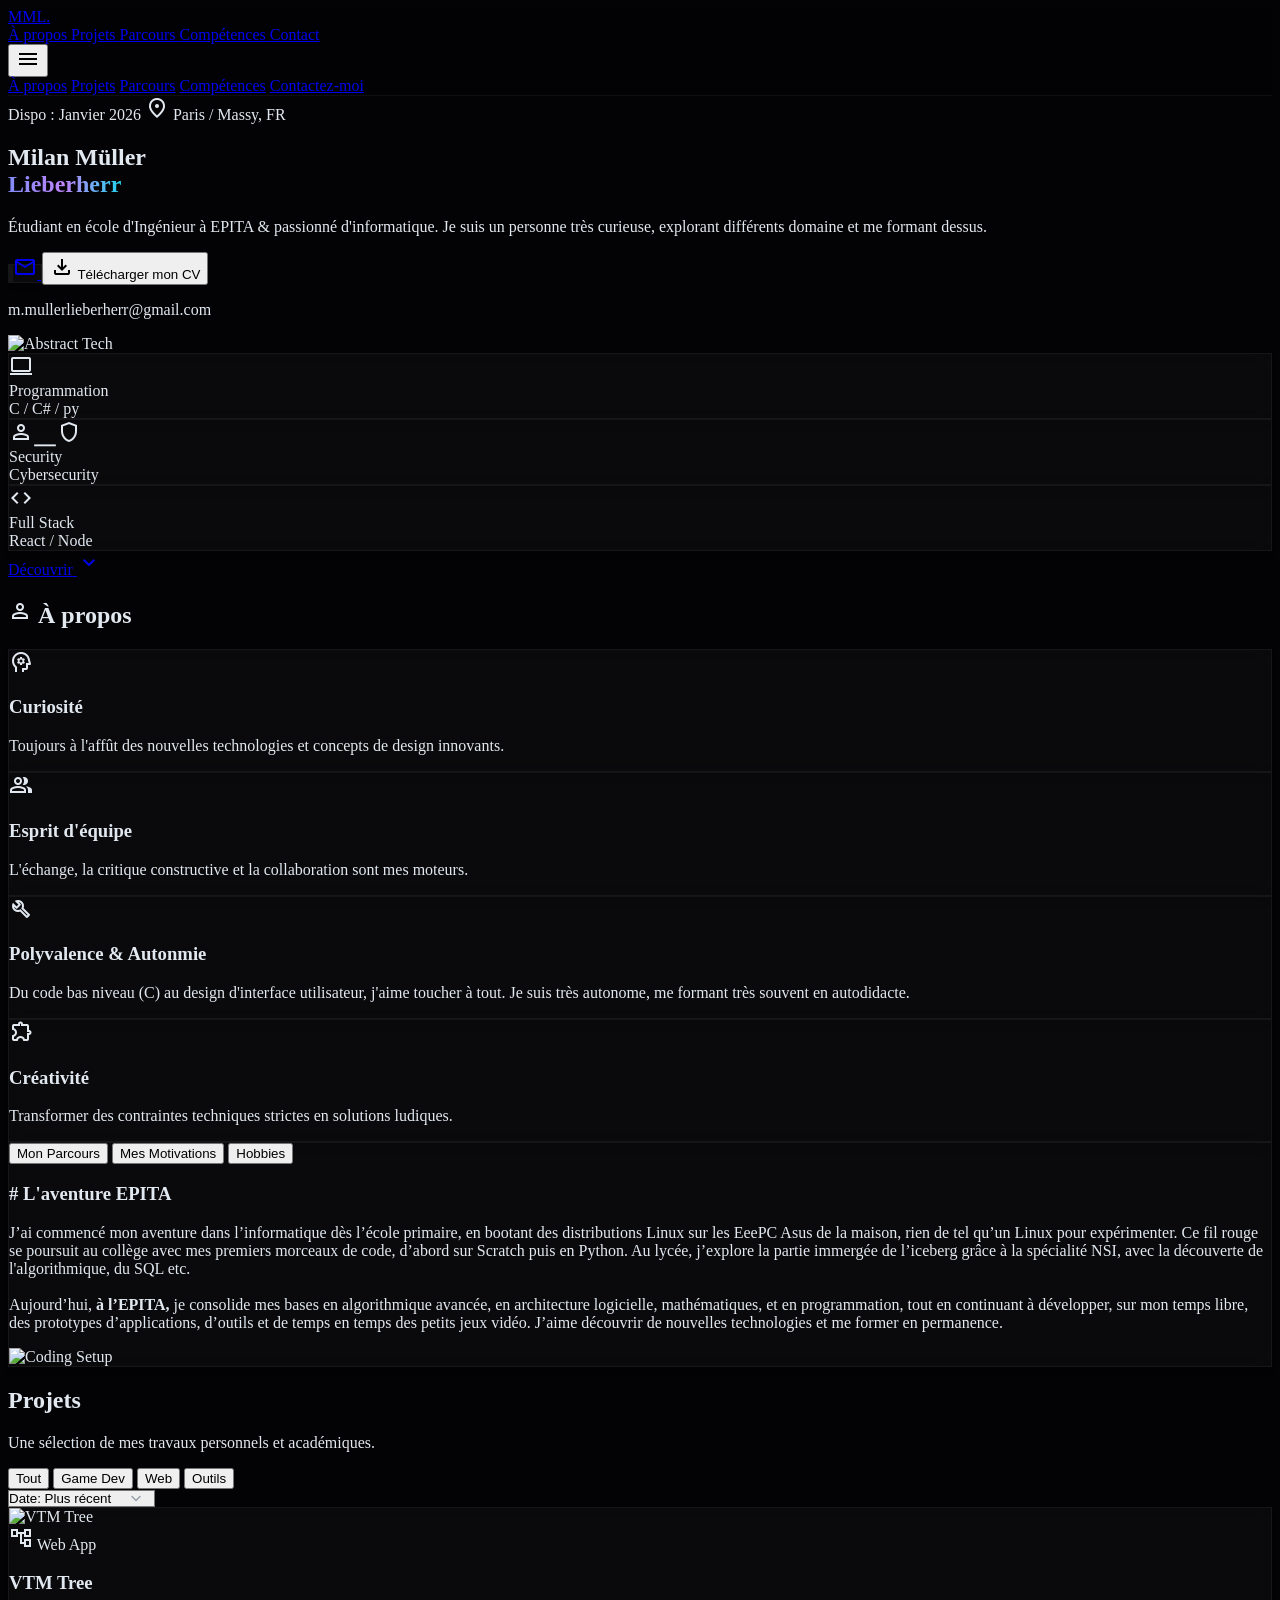
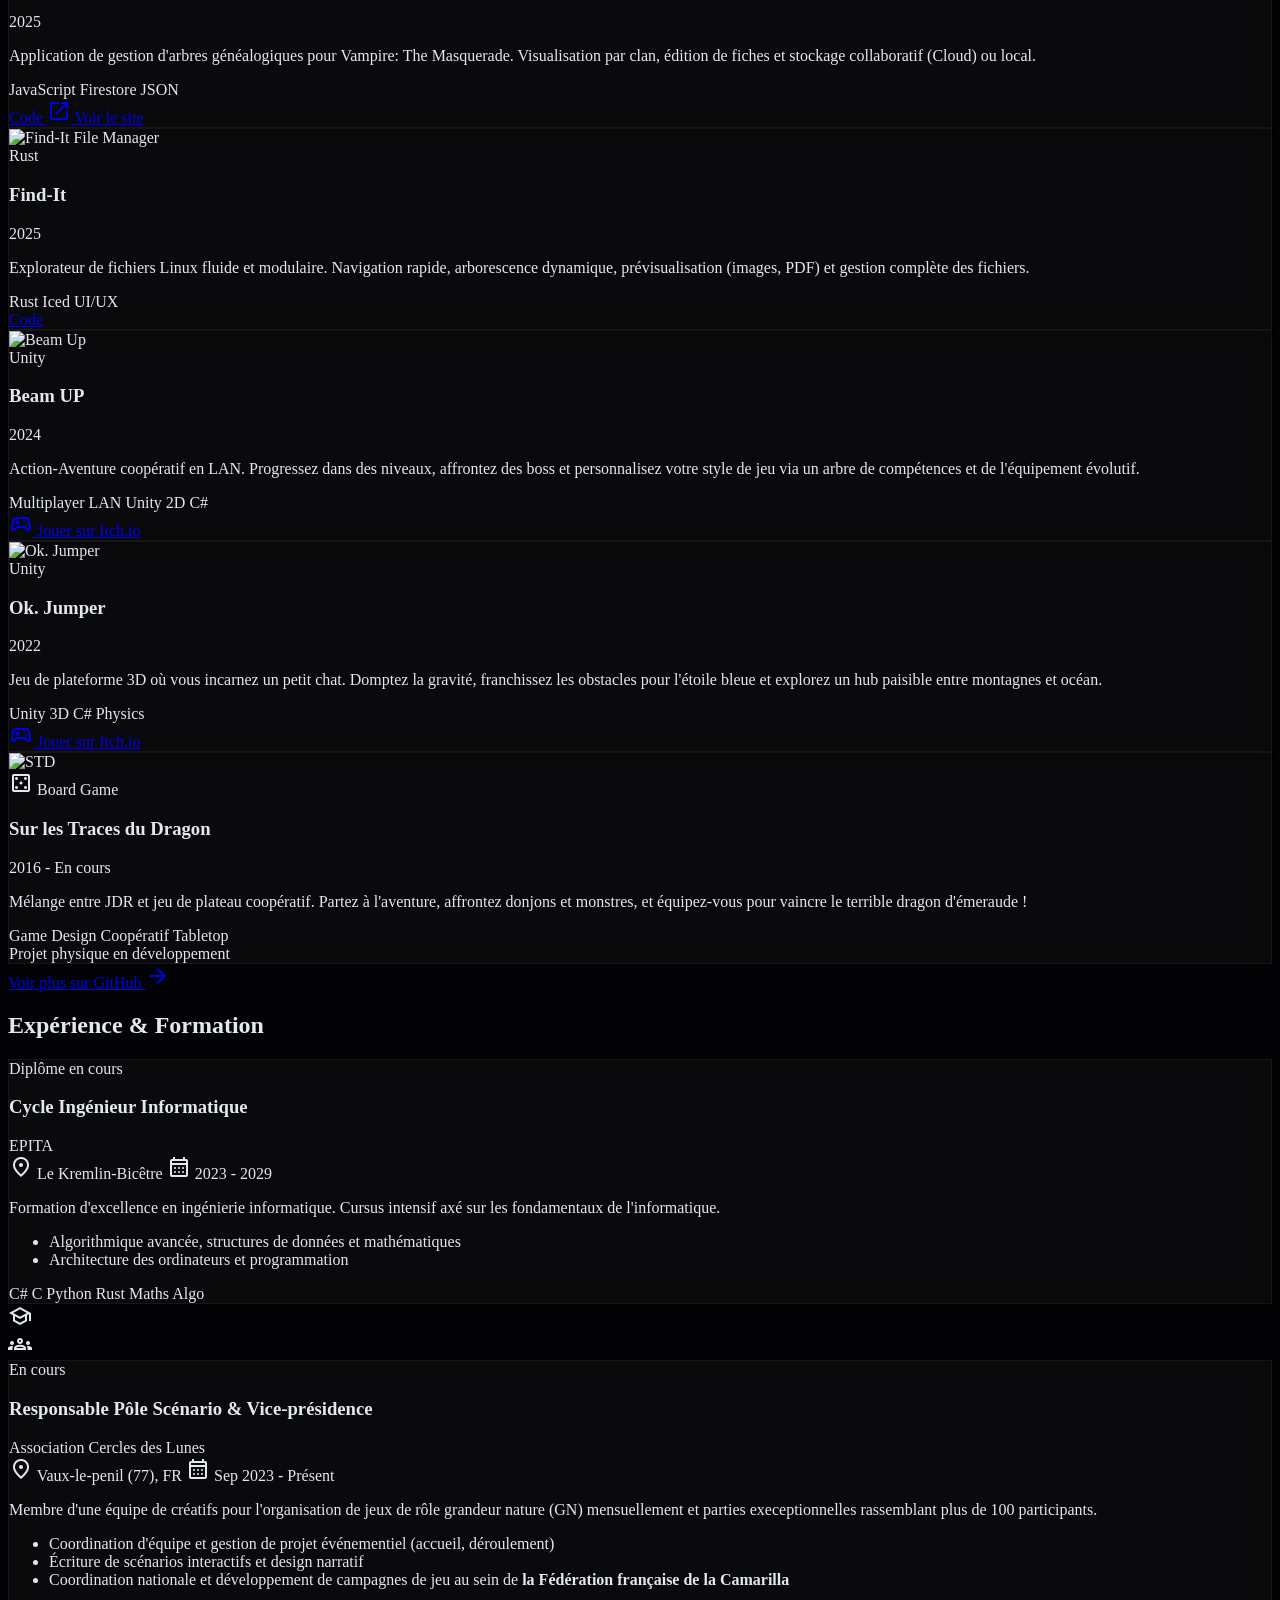
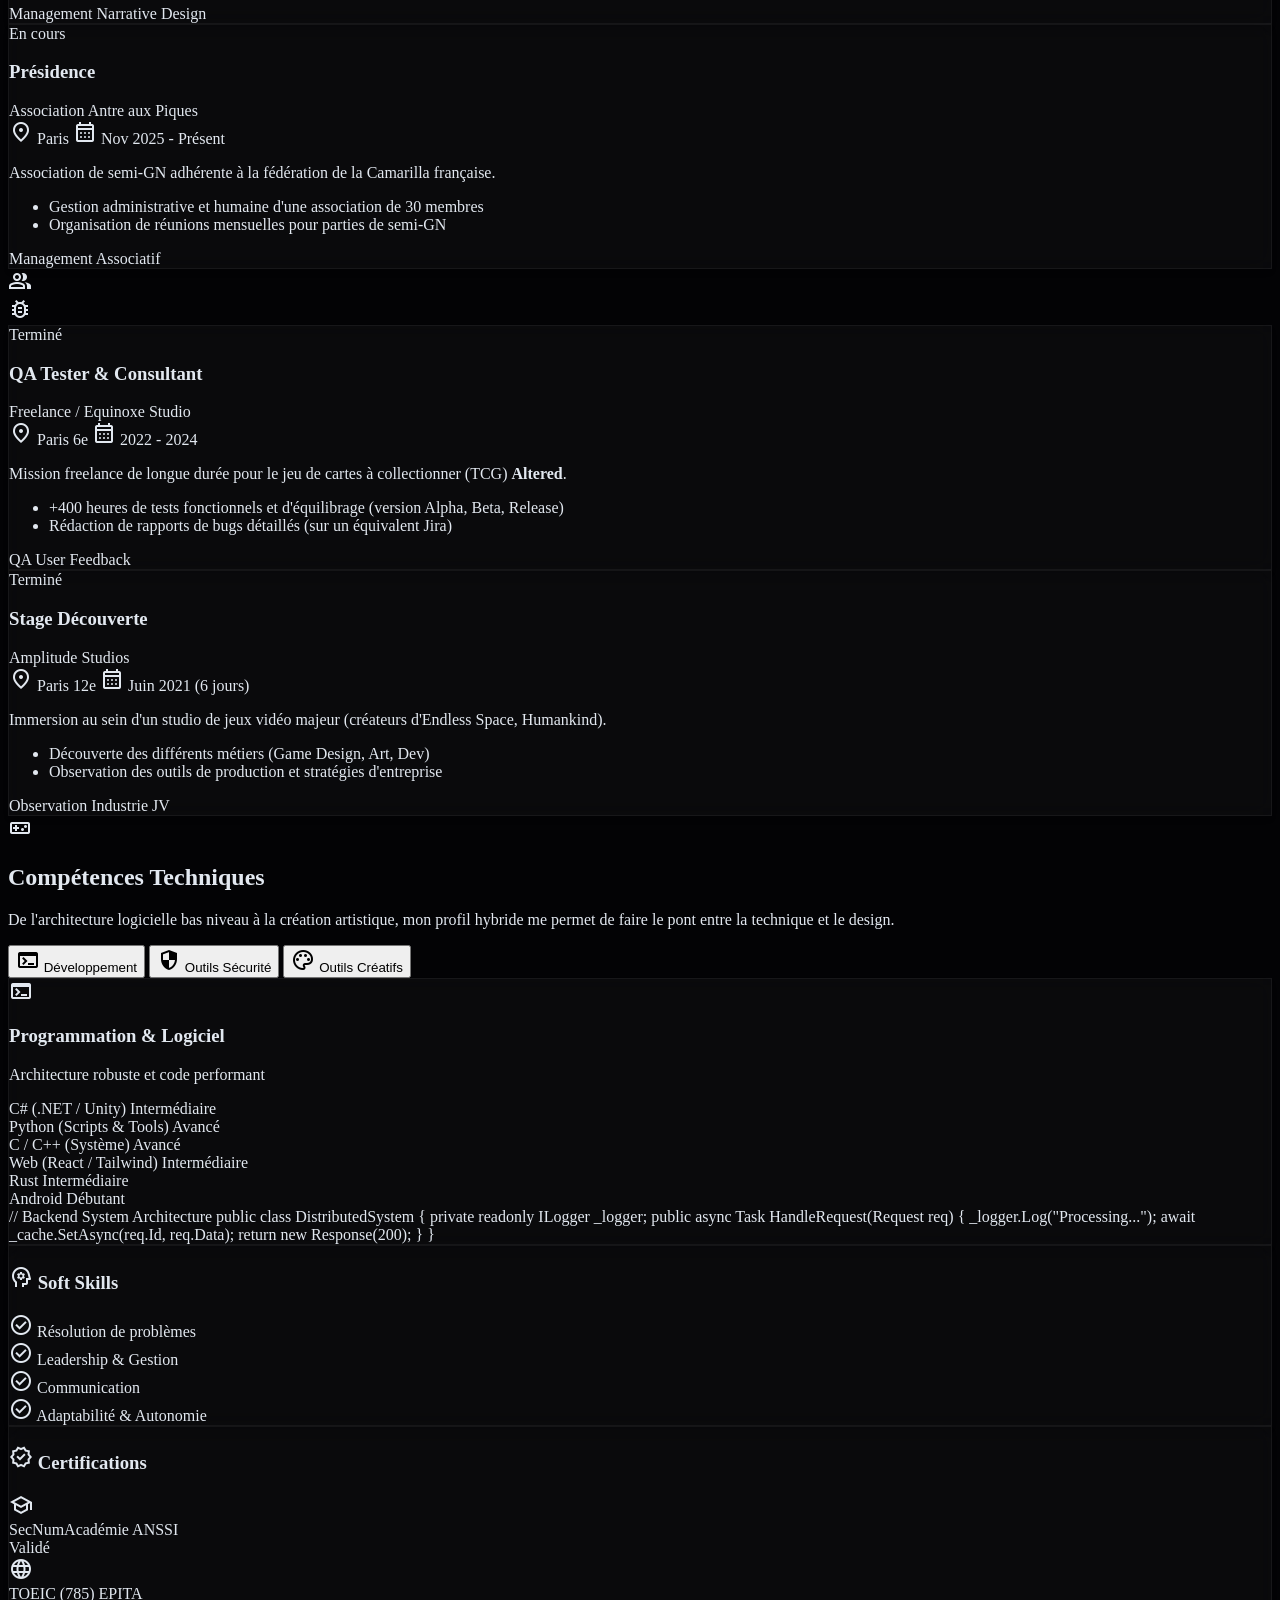
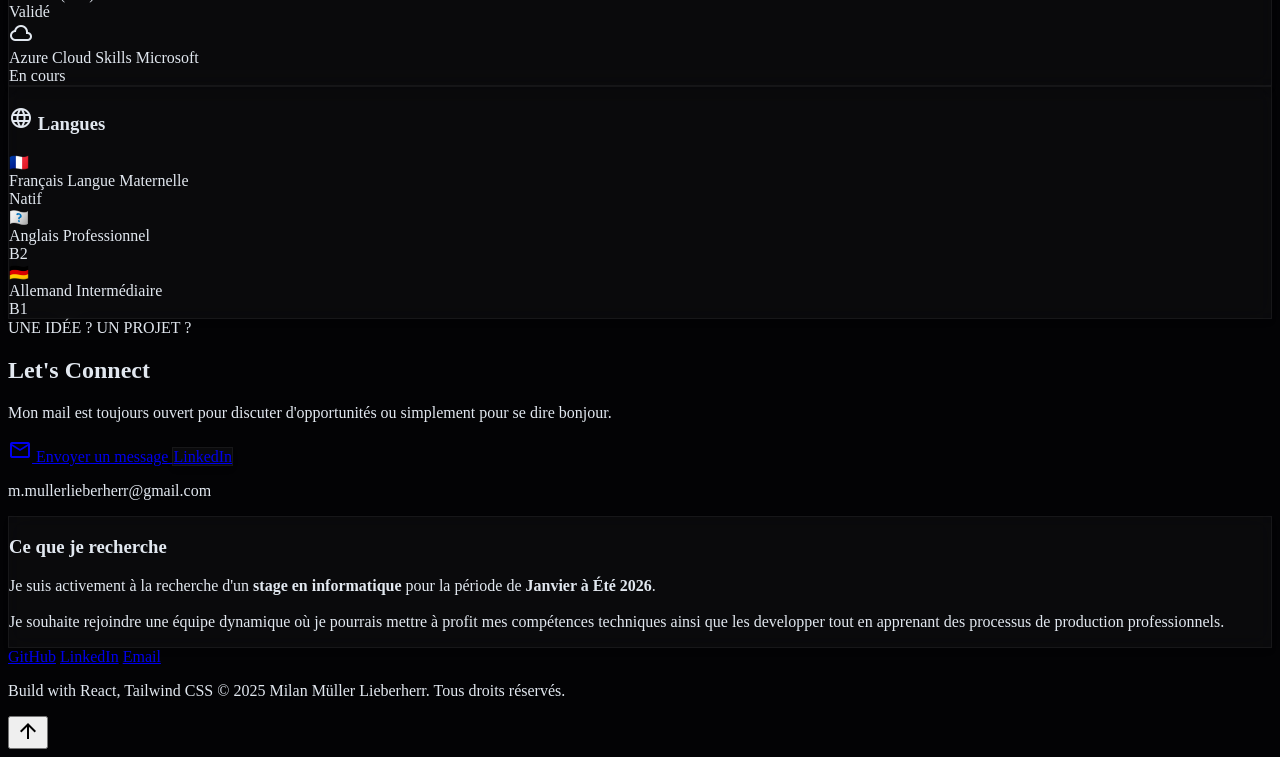
==== index.html @ 63c27551 "Add files via upload" ====
<!DOCTYPE html>
<html class="scroll-smooth" lang="fr">
<head>
    <meta charset="utf-8">
    <meta content="width=device-width, initial-scale=1.0" name="viewport">
    <title>Milan Müller Lieberherr | Etudiant en école d'Ingénieur à EPita</title>
    <meta content="Site & Portfolio de Milan Müller Lieberherr - Étudiant EPITA" name="description">
    
    <!-- Tailwind CSS -->
    <script src="https://cdn.tailwindcss.com"></script>
    
    <!-- Google Fonts -->
    <link href="https://fonts.googleapis.com" rel="preconnect">
    <link crossorigin="" href="https://fonts.gstatic.com" rel="preconnect">
    <link href="https://fonts.googleapis.com/css2?family=Space+Grotesk:wght@300;400;500;600;700&family=Inter:wght@300;400;500;600&family=Fira+Code:wght@400;500&display=swap" rel="stylesheet">
    
    <!-- Material Symbols -->
    <link href="https://fonts.googleapis.com/css2?family=Material+Symbols+Outlined:opsz,wght,FILL,GRAD@24,400,0,0" rel="stylesheet">
    
    <!-- Devicon for logos -->
    <link rel="stylesheet" type='text/css' href="https://cdn.jsdelivr.net/gh/devicons/devicon@latest/devicon.min.css" />

    <script>
        tailwind.config = {
            darkMode: 'class',
            theme: {
                extend: {
                    fontFamily: {
                        sans: ['Inter', 'sans-serif'],
                        display: ['Space Grotesk', 'sans-serif'],
                        mono: ['Fira Code', 'monospace'],
                    },
                    colors: {
                        bg: '#030305',
                        surface: '#0E0E11',
                        surfaceHighlight: '#1A1A20',
                        primary: '#6366f1', // Indigo-500
                        primaryDark: '#4f46e5', // Indigo-600
                        secondary: '#a855f7', // Purple-500
                        accent: '#22d3ee', // Cyan-400
                    },
                    animation: {
                        'float': 'float 6s ease-in-out infinite',
                        'pulse-slow': 'pulse 4s cubic-bezier(0.4, 0, 0.6, 1) infinite',
                        'spin-slow': 'spin 12s linear infinite',
                        'blob': 'blob 7s infinite',
                        'shimmer': 'shimmer 2s infinite',
                        'typing': 'typing 2s steps(20)',
                    },
                    keyframes: {
                        float: {
                            '0%, 100%': { transform: 'translateY(0)' },
                            '50%': { transform: 'translateY(-20px)' },
                        },
                        blob: {
                            '0%': { transform: 'translate(0px, 0px) scale(1)' },
                            '33%': { transform: 'translate(30px, -50px) scale(1.1)' },
                            '66%': { transform: 'translate(-20px, 20px) scale(0.9)' },
                            '100%': { transform: 'translate(0px, 0px) scale(1)' },
                        },
                        shimmer: {
                            '0%': { transform: 'translateX(-100%)' },
                            '100%': { transform: 'translateX(100%)' }
                        },
                        typing: {
                            '0%': { width: '0' },
                            '100%': { width: '100%' }
                        }
                    }
                }
            }
        }
    </script>

    <style>
        body {
            background-color: #030305;
            color: #e2e8f0;
            overflow-x: hidden;
        }
        
        /* Glassmorphism Classes */
        .glass {
            background: rgba(255, 255, 255, 0.03);
            backdrop-filter: blur(10px);
            -webkit-backdrop-filter: blur(10px);
            border: 1px solid rgba(255, 255, 255, 0.05);
            box-shadow: 0 4px 6px -1px rgba(0, 0, 0, 0.1), 0 2px 4px -1px rgba(0, 0, 0, 0.06);
        }
        
        .glass-heavy {
            background: rgba(3, 3, 5, 0.85);
            backdrop-filter: blur(16px);
            -webkit-backdrop-filter: blur(16px);
            border-bottom: 1px solid rgba(255, 255, 255, 0.05);
        }

        .text-gradient {
            background: linear-gradient(to right, #818cf8, #c084fc, #22d3ee);
            -webkit-background-clip: text;
            -webkit-text-fill-color: transparent;
            background-clip: text;
        }

        /* Custom Scrollbar */
        ::-webkit-scrollbar {
            width: 8px;
        }
        ::-webkit-scrollbar-track {
            background: #030305;
        }
        ::-webkit-scrollbar-thumb {
            background: #333;
            border-radius: 4px;
        }
        ::-webkit-scrollbar-thumb:hover {
            background: #4f46e5;
        }

        /* Tab Animations */
        .tab-content {
            display: none;
            opacity: 0;
            transform: translateY(10px);
            transition: opacity 0.4s ease, transform 0.4s ease;
        }
        .tab-content.active {
            display: block;
            opacity: 1;
            transform: translateY(0);
        }
        
        /* Custom Select styling */
        select {
            background-image: url("data:image/svg+xml,%3csvg xmlns='http://www.w3.org/2000/svg' fill='none' viewBox='0 0 20 20'%3e%3cpath stroke='%239ca3af' stroke-linecap='round' stroke-linejoin='round' stroke-width='1.5' d='M6 8l4 4 4-4'/%3e%3c/svg%3e");
            background-position: right 0.5rem center;
            background-repeat: no-repeat;
            background-size: 1.5em 1.5em;
            padding-right: 2.5rem;
            -webkit-appearance: none;
            appearance: none;
        }
    </style>
</head>
<body class="antialiased selection:bg-primary/30 selection:text-white">

    <!-- Navigation -->
    <nav class="fixed top-0 w-full z-50 glass-heavy transition-all duration-300">
        <div class="max-w-7xl mx-auto px-6 h-20 flex items-center justify-between">
            <!-- Logo -->
            <a href="#" class="font-display font-bold text-2xl tracking-tight hover:text-white transition-colors group">
                MML<span class="text-primary group-hover:text-accent transition-colors">.</span>
            </a>

            <!-- Desktop Links -->
            <div class="hidden md:flex items-center gap-8 text-sm font-medium text-gray-400">
                <a href="#about" class="hover:text-primary transition-colors relative group">
                    À propos
                    <span class="absolute -bottom-1 left-0 w-0 h-0.5 bg-primary transition-all group-hover:w-full"></span>
                </a>
                <a href="#projects" class="hover:text-primary transition-colors relative group">
                    Projets
                    <span class="absolute -bottom-1 left-0 w-0 h-0.5 bg-primary transition-all group-hover:w-full"></span>
                </a>
                <a href="#experience" class="hover:text-primary transition-colors relative group">
                    Parcours
                    <span class="absolute -bottom-1 left-0 w-0 h-0.5 bg-primary transition-all group-hover:w-full"></span>
                </a>
                <a href="#skills" class="hover:text-primary transition-colors relative group">
                    Compétences
                    <span class="absolute -bottom-1 left-0 w-0 h-0.5 bg-primary transition-all group-hover:w-full"></span>
                </a>
                <a href="#contact" class="px-5 py-2.5 rounded-full bg-white/5 hover:bg-white/10 text-white transition-all border border-white/5 hover:border-primary/30">
                    Contact
                </a>
            </div>

            <!-- Mobile Menu Button -->
            <button id="mobile-menu-btn" class="md:hidden text-white p-2 rounded-lg hover:bg-white/10 transition-colors">
                <span class="material-symbols-outlined">menu</span>
            </button>
        </div>

        <!-- Mobile Menu -->
        <div id="mobile-menu" class="hidden md:hidden absolute top-20 left-0 w-full bg-surface/95 backdrop-blur-xl border-b border-white/10 p-6 flex flex-col gap-4 shadow-2xl">
            <a href="#about" class="text-lg text-gray-300 hover:text-primary py-2 border-b border-white/5">À propos</a>
            <a href="#projects" class="text-lg text-gray-300 hover:text-primary py-2 border-b border-white/5">Projets</a>
            <a href="#experience" class="text-lg text-gray-300 hover:text-primary py-2 border-b border-white/5">Parcours</a>
            <a href="#skills" class="text-lg text-gray-300 hover:text-primary py-2 border-b border-white/5">Compétences</a>
            <a href="#contact" class="text-lg text-primary font-bold py-2">Contactez-moi</a>
        </div>
    </nav>

    <!-- Hero Section -->
    <section class="min-h-screen relative flex items-center justify-center pt-20 overflow-hidden">
        <!-- Background Elements (Animated Blobs) -->
        <div class="absolute top-20 right-0 w-[500px] h-[500px] bg-primary/20 rounded-full blur-[120px] pointer-events-none animate-blob"></div>
        <div class="absolute bottom-0 left-0 w-[500px] h-[500px] bg-secondary/20 rounded-full blur-[120px] pointer-events-none animate-blob" style="animation-delay: 2s"></div>
        <div class="absolute top-1/2 left-1/2 w-[300px] h-[300px] bg-accent/10 rounded-full blur-[100px] pointer-events-none animate-blob" style="animation-delay: 4s"></div>

        <div class="max-w-7xl w-full mx-auto px-6 grid lg:grid-cols-2 gap-12 items-center relative z-10">
            <!-- Text Content -->
            <div class="space-y-8 order-2 lg:order-1">
                <div class="space-y-4">
                    <div class="inline-flex flex-wrap items-center gap-3">
                        <span class="px-3 py-1 rounded-full bg-green-500/10 border border-green-500/20 text-green-400 text-xs font-semibold uppercase tracking-wider flex items-center gap-2 shadow-lg shadow-green-900/20">
                            <span class="w-2 h-2 rounded-full bg-green-500 animate-pulse"></span>
                            Dispo : Janvier 2026
                        </span>
                        <span class="px-3 py-1 rounded-full bg-white/5 border border-white/10 text-gray-400 text-xs font-semibold uppercase tracking-wider flex items-center gap-2">
                            <span class="material-symbols-outlined text-[14px]">location_on</span>
                            Paris / Massy, FR
                        </span>
                    </div>
                    
                    <h1 class="text-5xl lg:text-7xl font-display font-bold leading-tight">
                        Milan Müller <br>
                        <span class="text-gradient">Lieberherr</span>
                    </h1>
                    
                    <p class="text-gray-400 text-lg max-w-lg leading-relaxed">
                        Étudiant en école d'Ingénieur à EPITA & passionné d'informatique. Je suis un personne très curieuse, explorant différents domaine et me formant dessus.
                    </p>
                </div>

                <!-- Hero Icons & Actions -->
                <div class="flex flex-wrap items-center gap-4 pt-2">
                    <a href="https://github.com/Swiiptz" target="_blank" class="w-12 h-12 rounded-full glass hover:bg-white/10 hover:border-primary/50 flex items-center justify-center group transition-all duration-300">
                        <i class="devicon-github-original text-2xl text-gray-400 group-hover:text-white transition-colors"></i>
                    </a>
                    <a href="https://www.linkedin.com/in/milan-m%C3%BCller-lieberherr-40856b274" target="_blank" class="w-12 h-12 rounded-full glass hover:bg-white/10 hover:border-primary/50 flex items-center justify-center group transition-all duration-300">
                        <i class="devicon-linkedin-plain text-2xl text-gray-400 group-hover:text-white transition-colors"></i>
                    </a>
                    <a href="mailto:m.mullerlieberherr@gmail.com" class="w-12 h-12 rounded-full glass hover:bg-white/10 hover:border-primary/50 flex items-center justify-center group transition-all duration-300 text-gray-400 hover:text-white">
                        <span class="material-symbols-outlined text-2xl group-hover:scale-110 transition-transform">mail</span>
                    </a>
                    
                    <button onclick="downloadCV()" class="px-6 py-3 rounded-full bg-primary hover:bg-primaryDark text-white font-medium text-sm flex items-center gap-2 transition-all shadow-lg shadow-primary/20 hover:shadow-primary/40 transform hover:-translate-y-0.5 ml-2">
                        <span class="material-symbols-outlined text-lg">download</span>
                        Télécharger mon CV
                    </button>
                </div>
                <p class="mt-4 text-primary text-sm font-mono">m.mullerlieberherr@gmail.com</p>

            </div>

            <!-- Animation / Visual -->
            <div class="order-1 lg:order-2 flex justify-center lg:justify-end relative">
                <div class="relative w-[320px] h-[320px] md:w-[450px] md:h-[450px]">
                    <!-- Rotating Rings -->
                    <div class="absolute inset-0 border border-white/5 rounded-full animate-spin-slow"></div>
                    <div class="absolute inset-8 border border-primary/20 rounded-full animate-spin-slow" style="animation-direction: reverse; animation-duration: 15s;"></div>
                    <div class="absolute inset-16 border border-accent/10 rounded-full animate-spin-slow" style="animation-duration: 20s;"></div>

                    <!-- Floating Main Image -->
                    <div class="absolute inset-0 flex items-center justify-center animate-float">
                        <div class="w-3/4 h-3/4 rounded-full overflow-hidden shadow-2xl shadow-primary/20 relative">
                             <div class="absolute inset-0 bg-gradient-to-tr from-primary/20 to-accent/20 mix-blend-overlay z-10"></div>
                             <img src="https://images.unsplash.com/photo-1618005182384-a83a8bd57fbe?q=80&w=1000&auto=format&fit=crop" alt="Abstract Tech" class="w-full h-full object-cover">
                        </div>
                    </div>

                    <!-- Floating Cards -->
                    <div class="absolute top-10 -right-4 glass p-4 rounded-xl flex items-center gap-3 animate-float shadow-xl backdrop-blur-md" style="animation-delay: 1s;">
                        <div class="w-10 h-10 rounded-lg bg-purple-500/20 flex items-center justify-center">
                            <span class="material-symbols-outlined text-purple-400">computer</span>
                        </div>
                        <div class="text-xs">
                            <div class="font-bold text-white">Programmation</div>
                            <div class="text-gray-400">C / C# / py</div>
                        </div>
                    </div>
                    <div class="absolute bottom-10 -right-4 glass p-4 rounded-xl flex items-center gap-3 animate-float shadow-xl backdrop-blur-md" style="animation-delay: 1.5s;">
                        <div class="w-10 h-10 rounded-lg bg-red-500/20 flex items-center justify-center">
                            <span class="material-symbols-outlined text-red-400">person_shield</span>
                        </div>
                        <div class="text-xs">
                            <div class="font-bold text-white">Security</div>
                            <div class="text-gray-400">Cybersecurity</div>
                        </div>
                    </div>
                    <div class="absolute bottom-20 -left-4 glass p-4 rounded-xl flex items-center gap-3 animate-float shadow-xl backdrop-blur-md" style="animation-delay: 2.5s;">
                        <div class="w-10 h-10 rounded-lg bg-cyan-500/20 flex items-center justify-center">
                            <span class="material-symbols-outlined text-cyan-400">code</span>
                        </div>
                        <div class="text-xs">
                            <div class="font-bold text-white">Full Stack</div>
                            <div class="text-gray-400">React / Node</div>
                        </div>
                    </div>
                </div>
            </div>
        </div>

        <!-- Scroll Down Indicator (Déplacé hors du conteneur grid pour être en bas de l'écran) -->
        <a href="#about" class="absolute bottom-8 left-1/2 transform -translate-x-1/2 flex flex-col items-center gap-2 text-gray-500 hover:text-white transition-colors animate-bounce z-20 p-2 cursor-pointer">
            <span class="text-[10px] tracking-[0.2em] uppercase font-medium">Découvrir</span>
            <span class="material-symbols-outlined">keyboard_arrow_down</span>
        </a>
    </section>

    <!-- About Me Section -->
    <section id="about" class="py-24 bg-surface/30 relative">
        <div class="max-w-6xl mx-auto px-6">
            <div class="flex flex-col md:flex-row gap-4 items-end mb-12">
                <h2 class="text-4xl font-display font-bold flex items-center gap-3">
                    <span class="material-symbols-outlined text-primary text-4xl">person</span>
                    À propos
                </h2>
                <div class="h-px bg-white/10 flex-1 mb-2"></div>
            </div>

            <!-- 4 Strength Cards -->
            <div class="grid grid-cols-1 md:grid-cols-2 lg:grid-cols-4 gap-6 mb-16">
                <!-- Card 1 -->
                <div class="glass p-6 rounded-2xl hover:bg-white/5 transition-all duration-300 group hover:-translate-y-1">
                    <div class="w-12 h-12 rounded-xl bg-blue-500/10 border border-blue-500/20 flex items-center justify-center text-blue-400 mb-4 group-hover:scale-110 transition-transform">
                        <span class="material-symbols-outlined">psychology</span>
                    </div>
                    <h3 class="font-bold text-lg text-white mb-2">Curiosité</h3>
                    <p class="text-sm text-gray-400 leading-relaxed">Toujours à l'affût des nouvelles technologies et concepts de design innovants.</p>
                </div>
                <!-- Card 2 -->
                <div class="glass p-6 rounded-2xl hover:bg-white/5 transition-all duration-300 group hover:-translate-y-1">
                    <div class="w-12 h-12 rounded-xl bg-purple-500/10 border border-purple-500/20 flex items-center justify-center text-purple-400 mb-4 group-hover:scale-110 transition-transform">
                        <span class="material-symbols-outlined">group</span>
                    </div>
                    <h3 class="font-bold text-lg text-white mb-2">Esprit d'équipe</h3>
                    <p class="text-sm text-gray-400 leading-relaxed">L'échange, la critique constructive et la collaboration sont mes moteurs.</p>
                </div>
                <!-- Card 3 -->
                <div class="glass p-6 rounded-2xl hover:bg-white/5 transition-all duration-300 group hover:-translate-y-1">
                    <div class="w-12 h-12 rounded-xl bg-green-500/10 border border-green-500/20 flex items-center justify-center text-green-400 mb-4 group-hover:scale-110 transition-transform">
                        <span class="material-symbols-outlined">build</span>
                    </div>
                    <h3 class="font-bold text-lg text-white mb-2">Polyvalence & Autonmie</h3>
                    <p class="text-sm text-gray-400 leading-relaxed">Du code bas niveau (C) au design d'interface utilisateur, j'aime toucher à tout. Je suis très autonome, me formant très souvent en autodidacte.</p>
                </div>
                <!-- Card 4 -->
                <div class="glass p-6 rounded-2xl hover:bg-white/5 transition-all duration-300 group hover:-translate-y-1">
                    <div class="w-12 h-12 rounded-xl bg-pink-500/10 border border-pink-500/20 flex items-center justify-center text-pink-400 mb-4 group-hover:scale-110 transition-transform">
                        <span class="material-symbols-outlined">extension</span>
                    </div>
                    <h3 class="font-bold text-lg text-white mb-2">Créativité</h3>
                    <p class="text-sm text-gray-400 leading-relaxed">Transformer des contraintes techniques strictes en solutions ludiques.</p>
                </div>
            </div>

            <!-- Tabbed Content -->
            <div class="glass rounded-3xl p-1 overflow-hidden shadow-2xl">
                <!-- Tab Buttons -->
                <div class="grid grid-cols-3 gap-1 p-1 bg-black/40 rounded-t-3xl border-b border-white/5">
                    <button class="tab-btn active px-4 py-3 text-sm font-medium rounded-xl text-gray-400 hover:text-white transition-all data-[active=true]:bg-surfaceHighlight data-[active=true]:text-white data-[active=true]:shadow-md border border-transparent data-[active=true]:border-white/5" data-active="true" onclick="openTab(event, 'journey')">
                        Mon Parcours
                    </button>
                    <button class="tab-btn px-4 py-3 text-sm font-medium rounded-xl text-gray-400 hover:text-white transition-all data-[active=true]:bg-surfaceHighlight data-[active=true]:text-white data-[active=true]:shadow-md border border-transparent data-[active=true]:border-white/5" onclick="openTab(event, 'drives')">
                        Mes Motivations
                    </button>
                    <button class="tab-btn px-4 py-3 text-sm font-medium rounded-xl text-gray-400 hover:text-white transition-all data-[active=true]:bg-surfaceHighlight data-[active=true]:text-white data-[active=true]:shadow-md border border-transparent data-[active=true]:border-white/5" onclick="openTab(event, 'beyond')">
                        Hobbies
                    </button>
                </div>

                <!-- Content Area -->
                <div class="p-8 md:p-12 min-h-[350px] bg-black/20">
                    <div id="journey" class="tab-content active space-y-6">
                        <h3 class="text-2xl font-bold text-white flex items-center gap-2">
                            <span class="text-primary">#</span> L'aventure EPITA
                        </h3>
                        <p class="text-gray-300 leading-relaxed text-lg">
J’ai commencé mon aventure dans l’informatique dès l’école primaire, en bootant des distributions Linux sur les EeePC Asus de la maison, rien de tel qu’un Linux pour expérimenter. Ce fil rouge se poursuit au collège avec mes premiers morceaux de code, d’abord sur Scratch puis en Python. Au lycée, j’explore la partie immergée de l’iceberg grâce à la spécialité NSI, avec la découverte de l'algorithmique, du SQL etc.
<br><br>Aujourd’hui, <strong>à l’EPITA,</strong> je consolide mes bases en algorithmique avancée, en architecture logicielle, mathématiques, et en programmation, tout en continuant à développer, sur mon temps libre, des prototypes d’applications, d’outils et de temps en temps des petits jeux vidéo. J’aime découvrir de nouvelles technologies et me former en permanence.                        </p>
                        <!-- Abstract Timeline Image -->
                        <div class="w-full h-40 rounded-xl overflow-hidden relative group">
                            <div class="absolute inset-0 bg-primary/20 mix-blend-multiply group-hover:bg-transparent transition-colors duration-500"></div>
                            <img src="https://images.unsplash.com/photo-1555949963-aa79dcee981c?q=80&w=1000&auto=format&fit=crop" alt="Coding Setup" class="w-full h-full object-cover opacity-80 group-hover:opacity-100 group-hover:scale-105 transition-all duration-700">
                        </div>
                    </div>

                    <div id="drives" class="tab-content space-y-6">
                        <h3 class="text-2xl font-bold text-white flex items-center gap-2">
                            <span class="text-secondary">#</span> Ce qui me motive
                        </h3>
                        <p class="text-gray-300 leading-relaxed text-lg">
                 Je suis motivé par l’impact direct de ce que je crée sur l’utilisateur, mais aussi par la découverte constante de nouvelles technologies. Ma curiosité me pousse à explorer, comprendre et expérimenter. Résoudre un bug complexe, optimiser un système ou voir une fonctionnalité que j’ai développée améliorer concrètement l’expérience d’un utilisateur est pour moi une source de grande satisfaction.
                        </p>
                        <div class="flex flex-wrap gap-3 mt-6">
                            <span class="px-4 py-2 rounded-lg bg-surface border border-white/10 text-sm text-gray-300 flex items-center gap-2"><span class="w-2 h-2 rounded-full bg-blue-400"></span>UX / UI</span>
                            <span class="px-4 py-2 rounded-lg bg-surface border border-white/10 text-sm text-gray-300 flex items-center gap-2"><span class="w-2 h-2 rounded-full bg-purple-400"></span>Architecture Logicielle</span>
                            <span class="px-4 py-2 rounded-lg bg-surface border border-white/10 text-sm text-gray-300 flex items-center gap-2"><span class="w-2 h-2 rounded-full bg-green-400"></span>Gameplay Loop</span>
                            <span class="px-4 py-2 rounded-lg bg-surface border border-white/10 text-sm text-gray-300 flex items-center gap-2"><span class="w-2 h-2 rounded-full bg-yellow-400"></span>Prototyping</span>
                        </div>
                    </div>

                    <div id="beyond" class="tab-content space-y-6">
                        <h3 class="text-2xl font-bold text-white flex items-center gap-2">
                            <span class="text-accent">#</span> Au-delà du code
                        </h3>
                        <div class="grid md:grid-cols-2 gap-8">
                            <div>
                                <p class="text-gray-300 leading-relaxed mb-6">
                                    Quand je ne suis pas devant un écran, je suis souvent derrière un objectif, ou en train d'organiser ma prochaine chronique de jeu de rôle. Ces activités nourrissent ma créativité et m'apprennent la patience, la précision et la perspective.
                                </p>
                                <ul class="space-y-4 text-gray-400">
                                    <li class="flex items-center gap-3 p-3 rounded-lg bg-white/5 hover:bg-white/10 transition-colors">
                                        <div class="p-2 bg-yellow-500/20 rounded-lg text-yellow-500"><span class="material-symbols-outlined text-sm">linked_camera</span></div>
                                        <span>Photographie Numérique-Argentique & Drone</span>
                                    </li>
                                    <li class="flex items-center gap-3 p-3 rounded-lg bg-white/5 hover:bg-white/10 transition-colors">
                                        <div class="p-2 bg-green-500/20 rounded-lg text-green-500"><span class="material-symbols-outlined text-sm">sports_kabaddi</span></div>
                                        <span>Grandeur Nature & Jeu de rôle</span>
                                    </li>
                                    <li class="flex items-center gap-3 p-3 rounded-lg bg-white/5 hover:bg-white/10 transition-colors">
                                        <div class="p-2 bg-blue-500/20 rounded-lg text-blue-500"><span class="material-symbols-outlined text-sm">edit_note</span></div>
                                        <span>Ecriture</span>
                                    </li>
                                </ul>
                            </div>
                            <div class="grid grid-cols-2 gap-3 h-full">
                                <!-- Hobbies Images (Unsplash) -->
                                <img src="https://images.unsplash.com/photo-1516035069371-29a1b244cc32?q=80&w=500&auto=format&fit=crop" alt="Camera" class="rounded-lg object-cover w-full h-full min-h-[150px] hover:opacity-80 transition-opacity">
                                <img src="Img/jdr.jpg" alt="JDR" class="rounded-lg object-cover w-full h-full min-h-[150px] hover:opacity-80 transition-opacity">
                            </div>
                        </div>
                    </div>
                </div>
            </div>
        </div>
    </section>

    <!-- Featured Projects -->
    <section id="projects" class="py-24">
        <div class="max-w-7xl mx-auto px-6">
            <div class="flex flex-col md:flex-row md:items-end justify-between mb-12 gap-6">
                <div>
                    <h2 class="text-4xl font-display font-bold mb-2">Projets</h2>
                    <p class="text-gray-400">Une sélection de mes travaux personnels et académiques.</p>
                </div>
                
                <!-- Filters & Sorting -->
                <div class="flex flex-wrap gap-4 items-center">
                    <!-- Category Filter -->
                    <div class="flex p-1 bg-surface border border-white/10 rounded-lg self-start">
                        <button onclick="filterProjects('all', this)" class="project-filter-btn px-4 py-2 text-xs font-medium rounded transition-colors text-white bg-white/10 shadow-sm">Tout</button>
                        <button onclick="filterProjects('game-dev', this)" class="project-filter-btn px-4 py-2 text-xs font-medium rounded transition-colors text-gray-400 hover:text-white">Game Dev</button>
                        <button onclick="filterProjects('web', this)" class="project-filter-btn px-4 py-2 text-xs font-medium rounded transition-colors text-gray-400 hover:text-white">Web</button>
                        <button onclick="filterProjects('tool', this)" class="project-filter-btn px-4 py-2 text-xs font-medium rounded transition-colors text-gray-400 hover:text-white">Outils</button>
                    </div>

                    <!-- Year Sort Dropdown -->
                    <div class="relative">
                        <select onchange="sortProjects(this.value)" class="appearance-none bg-surface border border-white/10 text-gray-300 text-xs font-medium rounded-lg px-4 py-2.5 pr-8 focus:outline-none focus:border-primary/50 hover:border-white/20 transition-colors cursor-pointer">
                            <option value="newest">Date: Plus récent</option>
                            <option value="oldest">Date: Plus ancien</option>
                        </select>
                    </div>
                </div>
            </div>

            <!-- Projects Grid -->
            <div id="projects-grid" class="grid md:grid-cols-2 lg:grid-cols-3 gap-8">
                <!-- Project 2: VTM Tree  -->
                <div class="project-card glass rounded-xl overflow-hidden group hover:border-red-500/50 transition-all duration-300 flex flex-col hover:shadow-2xl hover:shadow-red-900/20 hover:-translate-y-2" data-category="web" data-year="2025">
                    <div class="relative h-56 overflow-hidden">
                        <div class="absolute inset-0 bg-black/20 group-hover:bg-transparent transition-colors z-10"></div>
                        
                        <img src="Img/VTM Tree.png" alt="VTM Tree" class="w-full h-full object-cover group-hover:scale-110 transition-transform duration-700">

                        
                        <div class="absolute top-3 right-3 z-20 bg-black/70 backdrop-blur px-2 py-1 rounded border border-white/10 flex items-center gap-1">
                            <span class="material-symbols-outlined text-xs text-red-500">account_tree</span>
                            <span class="text-[10px] text-white font-mono uppercase">Web App</span>
                        </div>
                    </div>
                    <div class="p-6 flex-1 flex flex-col bg-gradient-to-b from-transparent to-black/40">
                        <div class="flex justify-between items-start mb-2 gap-2">
                            <h3 class="text-xl font-bold text-white group-hover:text-red-500 transition-colors">VTM Tree</h3>
                            <span class="text-[10px] text-gray-400 font-mono border border-white/10 px-2 py-1 rounded bg-white/5 whitespace-nowrap">2025</span>
                        </div>
                        
                        <p class="text-sm text-gray-400 mb-6 flex-1 leading-relaxed">
                            Application de gestion d'arbres généalogiques pour Vampire: The Masquerade. Visualisation par clan, édition de fiches et stockage collaboratif (Cloud) ou local.
                        </p>
                        <div class="flex flex-wrap gap-2 mb-6">
                            <span class="text-[10px] px-2 py-1 rounded bg-white/5 border border-white/5 text-gray-300">JavaScript</span>
                            <span class="text-[10px] px-2 py-1 rounded bg-white/5 border border-white/5 text-gray-300">Firestore</span>
                            <span class="text-[10px] px-2 py-1 rounded bg-white/5 border border-white/5 text-gray-300">JSON</span>
                        </div>
                        <div class="flex items-center gap-3 pt-4 border-t border-white/5">
                            <a href="https://github.com/VTMCoding/vampire-tree-mascarade" target="_blank" class="flex items-center gap-2 text-xs font-bold text-gray-300 hover:text-white transition-colors">
                                <i class="devicon-github-original"></i> Code
                            </a>
                            <a href="https://vtmcoding.github.io/vampire-tree-mascarade/" target="_blank" class="flex items-center gap-2 text-xs font-bold text-red-400 hover:text-red-300 transition-colors ml-auto">
                                <span class="material-symbols-outlined text-base">open_in_new</span> Voir le site
                            </a>
                        </div>
                    </div>
                </div>
                <!-- Project 1: Find-It (En cours) -->
                <div class="project-card glass rounded-xl overflow-hidden group hover:border-secondary/50 transition-all duration-300 flex flex-col hover:shadow-2xl hover:shadow-secondary/10 hover:-translate-y-2" data-category="tool" data-year="2025">
                    <div class="relative h-56 overflow-hidden">
                        <div class="absolute inset-0 bg-black/20 group-hover:bg-transparent transition-colors z-10"></div>
                        
                        <img src="Img/rust_finder_all_2.png" alt="Find-It File Manager" class="w-full h-full group-hover:scale-110 transition-transform duration-700">

                        
                        <div class="absolute top-3 right-3 z-20 bg-black/70 backdrop-blur px-2 py-1 rounded border border-white/10 flex items-center gap-1">
                            <i class="devicon-rust-plain text-xs text-white"></i>
                            <span class="text-[10px] text-white font-mono uppercase">Rust</span>
                        </div>
                    </div>
                    <div class="p-6 flex-1 flex flex-col bg-gradient-to-b from-transparent to-black/40">
                        <div class="flex justify-between items-start mb-2 gap-2">
                            <h3 class="text-xl font-bold text-white group-hover:text-secondary transition-colors">Find-It</h3>
                            <span class="text-[10px] text-gray-400 font-mono border border-white/10 px-2 py-1 rounded bg-white/5 whitespace-nowrap">
                                <span class="w-1.5 h-1.5 rounded-full bg-green-500 animate-pulse"></span>
                                2025
                            </span>
                        </div>

                        <p class="text-sm text-gray-400 mb-6 flex-1 leading-relaxed">Explorateur de fichiers Linux fluide et modulaire. Navigation rapide, arborescence dynamique, prévisualisation (images, PDF) et gestion complète des fichiers.</p>
                        <div class="flex flex-wrap gap-2 mb-6">
                            <span class="text-[10px] px-2 py-1 rounded bg-white/5 border border-white/5 text-gray-300">Rust</span>
                            <span class="text-[10px] px-2 py-1 rounded bg-white/5 border border-white/5 text-gray-300">Iced</span>
                            <span class="text-[10px] px-2 py-1 rounded bg-white/5 border border-white/5 text-gray-300">UI/UX</span>
                        </div>
                        <div class="flex items-center gap-3 pt-4 border-t border-white/5">
                            <a href="#" class="flex items-center gap-2 text-xs font-bold text-gray-300 hover:text-white transition-colors">
                                <i class="devicon-github-original"></i> Code
                            </a>
                        </div>
                    </div>
                </div>

                <!-- Project 2: Beam UP -->
                <div class="project-card glass rounded-xl overflow-hidden group hover:border-primary/50 transition-all duration-300 flex flex-col hover:shadow-2xl hover:shadow-primary/10 hover:-translate-y-2" data-category="game-dev" data-year="2024">
                    <div class="relative h-56 overflow-hidden">
                        <div class="absolute inset-0 bg-black/20 group-hover:bg-transparent transition-colors z-10"></div>
                        
                        <img src="Img/BeamUP.png" alt="Beam Up" class="w-full h-full object-cover group-hover:scale-110 transition-transform duration-700">

                        
                        <div class="absolute top-3 right-3 z-20 bg-black/70 backdrop-blur px-2 py-1 rounded border border-white/10 flex items-center gap-1">
                            <i class="devicon-unity-original text-xs"></i>
                            <span class="text-[10px] text-white font-mono uppercase">Unity</span>
                        </div>
                    </div>
                    <div class="p-6 flex-1 flex flex-col bg-gradient-to-b from-transparent to-black/40">
                        <div class="flex justify-between items-start mb-2 gap-2">
                            <h3 class="text-xl font-bold text-white group-hover:text-primary transition-colors">Beam UP</h3>
                            <span class="text-[10px] text-gray-400 font-mono border border-white/10 px-2 py-1 rounded bg-white/5 whitespace-nowrap">2024</span>
                        </div>
                        
                        <p class="text-sm text-gray-400 mb-6 flex-1 leading-relaxed">
                            Action-Aventure coopératif en LAN. Progressez dans des niveaux, affrontez des boss et personnalisez votre style de jeu via un arbre de compétences et de l'équipement évolutif.
                        </p>
                        <div class="flex flex-wrap gap-2 mb-6">
                            <span class="text-[10px] px-2 py-1 rounded bg-white/5 border border-white/5 text-gray-300">Multiplayer LAN</span>
                            <span class="text-[10px] px-2 py-1 rounded bg-white/5 border border-white/5 text-gray-300">Unity 2D</span>
                            <span class="text-[10px] px-2 py-1 rounded bg-white/5 border border-white/5 text-gray-300">C#</span>
                        </div>
                        <div class="flex items-center gap-3 pt-4 border-t border-white/5">
                            <a href="https://swiiptz.itch.io/beam-up" target="_blank" class="flex items-center gap-2 text-xs font-bold text-primary hover:text-primaryDark transition-colors w-full justify-center">
                                <span class="material-symbols-outlined text-base">sports_esports</span> Jouer sur Itch.io
                            </a>
                        </div>
                    </div>
                </div>

                <!-- Project 3: Ok. Jumper (2024) -->
                <div class="project-card glass rounded-xl overflow-hidden group hover:border-primary/50 transition-all duration-300 flex flex-col hover:shadow-2xl hover:shadow-primary/10 hover:-translate-y-2" data-category="game-dev" data-year="2022">
                    <div class="relative h-56 overflow-hidden">
                        <div class="absolute inset-0 bg-black/20 group-hover:bg-transparent transition-colors z-10"></div>
                        
                        <img src="Img/Ok Jumper.png" alt="Ok. Jumper" class="w-full h-full object-cover group-hover:scale-110 transition-transform duration-700">

                        
                        <div class="absolute top-3 right-3 z-20 bg-black/70 backdrop-blur px-2 py-1 rounded border border-white/10 flex items-center gap-1">
                            <i class="devicon-unity-original text-xs"></i>
                            <span class="text-[10px] text-white font-mono uppercase">Unity</span>
                        </div>
                    </div>
                    <div class="p-6 flex-1 flex flex-col bg-gradient-to-b from-transparent to-black/40">
                        <div class="flex justify-between items-start mb-2 gap-2">
                            <h3 class="text-xl font-bold text-white group-hover:text-primary transition-colors">Ok. Jumper</h3>
                            <span class="text-[10px] text-gray-400 font-mono border border-white/10 px-2 py-1 rounded bg-white/5 whitespace-nowrap">2022</span>
                        </div>
                        
                        <p class="text-sm text-gray-400 mb-6 flex-1 leading-relaxed">
                            Jeu de plateforme 3D où vous incarnez un petit chat. Domptez la gravité, franchissez les obstacles pour l'étoile bleue et explorez un hub paisible entre montagnes et océan.
                        </p>
                        <div class="flex flex-wrap gap-2 mb-6">
                            <span class="text-[10px] px-2 py-1 rounded bg-white/5 border border-white/5 text-gray-300">Unity 3D</span>
                            <span class="text-[10px] px-2 py-1 rounded bg-white/5 border border-white/5 text-gray-300">C#</span>
                            <span class="text-[10px] px-2 py-1 rounded bg-white/5 border border-white/5 text-gray-300">Physics</span>
                        </div>
                        <div class="flex items-center gap-3 pt-4 border-t border-white/5">
                            <a href="https://swiiptz.itch.io/ok-jumper" target="_blank" class="flex items-center gap-2 text-xs font-bold text-primary hover:text-primaryDark transition-colors w-full justify-center">
                                <span class="material-symbols-outlined text-base">sports_esports</span> Jouer sur Itch.io
                            </a>
                        </div>
                    </div>
                </div>

                <!-- Project 4: Data Viz (2023) -->
                <!-- <div class="project-card glass rounded-xl overflow-hidden group hover:border-accent/50 transition-all duration-300 flex flex-col hover:shadow-2xl hover:shadow-accent/10 hover:-translate-y-2"
                    data-category="web" data-year="2023">
                    <div class="relative h-56 overflow-hidden">
                        <div class="absolute inset-0 bg-black/20 group-hover:bg-transparent transition-colors z-10"></div>
                        <img src="https://images.unsplash.com/photo-1551288049-bebda4e38f71?q=80&w=800&auto=format&fit=crop"
                            alt="Data Viz Tool"
                            class="w-full h-full object-cover group-hover:scale-110 transition-transform duration-700">
                        <div
                            class="absolute top-3 right-3 z-20 bg-black/70 backdrop-blur px-2 py-1 rounded border border-white/10 flex items-center gap-1">
                            <i class="devicon-react-original text-xs text-accent"></i>
                            <span class="text-[10px] text-white font-mono uppercase">Web</span>
                        </div>
                    </div>
                    <div class="p-6 flex-1 flex flex-col bg-gradient-to-b from-transparent to-black/40">
                        <div class="flex justify-between items-start mb-2 gap-2">
                            <h3 class="text-xl font-bold text-white group-hover:text-accent transition-colors">Data Viz Tool</h3>
                            <span
                                class="text-[10px] text-gray-400 font-mono border border-white/10 px-2 py-1 rounded bg-white/5 whitespace-nowrap">2023</span>
                        </div>
                
                        <p class="text-sm text-gray-400 mb-6 flex-1 leading-relaxed">Outil de visualisation de données interactif pour
                            analyser des logs de serveurs de jeux en temps réel. Optimisé pour les grands sets de données.</p>
                        <div class="flex flex-wrap gap-2 mb-6">
                            <span class="text-[10px] px-2 py-1 rounded bg-white/5 border border-white/5 text-gray-300">React</span>
                            <span class="text-[10px] px-2 py-1 rounded bg-white/5 border border-white/5 text-gray-300">D3.js</span>
                            <span class="text-[10px] px-2 py-1 rounded bg-white/5 border border-white/5 text-gray-300">Tailwind</span>
                        </div>
                        <div class="flex items-center gap-3 pt-4 border-t border-white/5">
                            <a href="#"
                                class="flex items-center gap-2 text-xs font-bold text-gray-300 hover:text-white transition-colors">
                                <i class="devicon-github-original"></i> Code
                            </a>
                            <a href="#"
                                class="flex items-center gap-2 text-xs font-bold text-accent hover:text-white transition-colors ml-auto">
                                <span class="material-symbols-outlined text-base">open_in_new</span> Voir le site
                            </a>
                        </div>
                    </div>
                </div> -->
                 <!-- Project 4: Sur les Traces du Dragon (NOUVEAU PROJET - JEU DE PLATEAU) -->
                <div class="project-card glass rounded-xl overflow-hidden group hover:border-orange-500/50 transition-all duration-300 flex flex-col hover:shadow-2xl hover:shadow-orange-900/20 hover:-translate-y-2" data-category="game-dev" data-year="2016">
                    <div class="relative h-56 overflow-hidden">
                        <div class="absolute inset-0 bg-black/20 group-hover:bg-transparent transition-colors z-10"></div>
                        
                        <img src="Img/sur les traces du dragon.png" alt="STD" class="w-full h-full object-cover group-hover:scale-110 transition-transform duration-700">
                        
                        <div class="absolute top-3 right-3 z-20 bg-black/70 backdrop-blur px-2 py-1 rounded border border-white/10 flex items-center gap-1">
                            <span class="material-symbols-outlined text-xs text-orange-500">casino</span>
                            <span class="text-[10px] text-white font-mono uppercase">Board Game</span>
                        </div>
                    </div>
                    <div class="p-6 flex-1 flex flex-col bg-gradient-to-b from-transparent to-black/40">
                        <div class="flex justify-between items-start mb-2 gap-2">
                            <h3 class="text-xl font-bold text-white group-hover:text-orange-500 transition-colors">Sur les Traces du Dragon</h3>
                            <span class="text-[10px] text-yellow-400 font-mono border border-yellow-500/30 px-2 py-1 rounded bg-yellow-500/10 whitespace-nowrap flex items-center gap-1.5">
                                <span class="w-1.5 h-1.5 rounded-full bg-yellow-500 animate-pulse"></span>
                                2016 - En cours
                            </span>
                        </div>
                        
                        <p class="text-sm text-gray-400 mb-6 flex-1 leading-relaxed">
                            Mélange entre JDR et jeu de plateau coopératif. Partez à l'aventure, affrontez donjons et monstres, et équipez-vous pour vaincre le terrible dragon d'émeraude !
                        </p>
                        <div class="flex flex-wrap gap-2 mb-6">
                            <span class="text-[10px] px-2 py-1 rounded bg-white/5 border border-white/5 text-gray-300">Game Design</span>
                            <span class="text-[10px] px-2 py-1 rounded bg-white/5 border border-white/5 text-gray-300">Coopératif</span>
                            <span class="text-[10px] px-2 py-1 rounded bg-white/5 border border-white/5 text-gray-300">Tabletop</span>
                        </div>
                        <div class="flex items-center gap-3 pt-4 border-t border-white/5 text-xs text-gray-500 italic justify-center">
                            Projet physique en développement
                        </div>
                    </div>
                </div>
            </div>

            

            

            <div class="mt-16 text-center">
                <a href="https://github.com/Swiiptz" target="_blank" class="inline-flex items-center gap-2 px-8 py-4 rounded-full border border-white/10 hover:bg-white/5 transition-colors text-sm font-medium hover:border-primary/50 group">
                    Voir plus sur GitHub
                    <span class="material-symbols-outlined text-sm group-hover:translate-x-1 transition-transform">arrow_forward</span>
                </a>
            </div>
        </div>
    </section>

    <!-- Experience & Education (Timeline) -->
    <section id="experience" class="py-24 bg-surface/30">
        <div class="max-w-5xl mx-auto px-6">
            <h2 class="text-3xl font-display font-bold mb-16 text-center">Expérience & Formation</h2>
            
            <div class="relative">
                <!-- Vertical Line -->
                <div class="absolute left-6 md:left-1/2 top-0 bottom-0 w-px bg-gradient-to-b from-primary/0 via-primary/30 to-primary/0 md:-ml-[0.5px]"></div>
                <!-- 1. EPITA (En tête de liste - GAUCHE) -->
                <div class="relative flex flex-col md:flex-row gap-8 items-center mb-16 group">
                    <div class="md:w-1/2 md:text-right md:pr-12 order-2 md:order-1 w-full pl-20 md:pl-0">
                        <div class="glass p-6 rounded-2xl relative border border-white/5 hover:border-secondary/50 transition-all duration-300 hover:bg-surfaceHighlight group-hover:-translate-y-1 shadow-lg">
                            <div class="flex flex-col md:items-end mb-2 gap-1">
                                <span class="px-3 py-1 rounded-full bg-secondary/10 border border-secondary/20 text-secondary text-[10px] font-bold uppercase tracking-wider w-fit">Diplôme en cours</span>
                                <h3 class="font-bold text-xl text-white group-hover:text-secondary transition-colors">Cycle Ingénieur Informatique</h3>
                            </div>
                            
                            <div class="flex flex-col md:items-end mb-4 text-sm">
                                <span class="text-secondary font-bold text-base mb-1">EPITA</span>
                                <div class="flex flex-wrap gap-3 text-gray-400 justify-start md:justify-end items-center">
                                    <span class="flex items-center gap-1"><span class="material-symbols-outlined text-sm">location_on</span> Le Kremlin-Bicêtre</span>
                                    <span class="flex items-center gap-1"><span class="material-symbols-outlined text-sm">calendar_month</span> 2023 - 2029</span>
                                </div>
                            </div>

                            <p class="text-sm text-gray-300 mb-4 leading-relaxed md:text-right text-left">
                                Formation d'excellence en ingénierie informatique. Cursus intensif axé sur les fondamentaux de l'informatique.
                            </p>

                            <ul class="text-sm text-gray-400 space-y-2 mb-6 md:text-right text-left">
                                <li class="flex items-start md:flex-row-reverse gap-2">
                                    <span class="w-1.5 h-1.5 rounded-full bg-secondary mt-1.5 flex-shrink-0"></span>
                                    <span>Algorithmique avancée, structures de données et mathématiques</span>
                                </li>
                                <li class="flex items-start md:flex-row-reverse gap-2">
                                    <span class="w-1.5 h-1.5 rounded-full bg-secondary mt-1.5 flex-shrink-0"></span>
                                    <span>Architecture des ordinateurs et programmation</span>
                                </li>
                            </ul>

                            <div class="flex flex-wrap gap-2 md:justify-end">
                                <span class="px-2 py-1 rounded bg-white/5 border border-white/5 text-xs text-gray-300">C#</span>
                                <span class="px-2 py-1 rounded bg-white/5 border border-white/5 text-xs text-gray-300">C</span>
                                <span class="px-2 py-1 rounded bg-white/5 border border-white/5 text-xs text-gray-300">Python</span>
                                <span class="px-2 py-1 rounded bg-white/5 border border-white/5 text-xs text-gray-300">Rust</span>
                                <span class="px-2 py-1 rounded bg-white/5 border border-white/5 text-xs text-gray-300">Maths</span>
                                <span class="px-2 py-1 rounded bg-white/5 border border-white/5 text-xs text-gray-300">Algo</span>

                            </div>
                        </div>
                    </div>
                    
                    <div class="absolute left-6 md:left-1/2 -ml-[20px] w-10 h-10 rounded-full bg-surface border-4 border-gray-600 group-hover:border-secondary transition-colors shadow-lg z-10 mt-6 md:mt-0 flex items-center justify-center group-hover:scale-110 transition-transform">
                        <span class="material-symbols-outlined text-white text-sm">school</span>
                    </div>
                    
                    <div class="md:w-1/2 md:pl-12 order-3 md:order-2 hidden md:block"></div>
                </div>
                <!-- 2. Cercles des Lunes (DROITE) -->
                <div class="relative flex flex-col md:flex-row gap-8 items-center mb-16 group">
                    <div class="md:w-1/2 md:pr-12 order-2 md:order-1 hidden md:block"></div>
                    
                    <div class="absolute left-6 md:left-1/2 -ml-[20px] w-10 h-10 rounded-full bg-surface border-4 border-primary shadow-[0_0_15px_rgba(99,102,241,0.5)] z-10 mt-6 md:mt-0 flex items-center justify-center group-hover:scale-110 transition-transform">
                        <span class="material-symbols-outlined text-white text-sm">groups</span>
                    </div>

                    <div class="md:w-1/2 md:pl-12 order-3 md:order-2 w-full pl-20 md:pl-12">
                        <div class="glass p-6 rounded-2xl relative border border-white/5 hover:border-primary/50 transition-all duration-300 hover:bg-surfaceHighlight group-hover:-translate-y-1 shadow-lg">
                            <div class="flex flex-col items-start mb-2 gap-1">
                                <span class="px-3 py-1 rounded-full bg-primary/10 border border-primary/20 text-primary text-[10px] font-bold uppercase tracking-wider w-fit">En cours</span>
                                <h3 class="font-bold text-xl text-white group-hover:text-primary transition-colors">Responsable Pôle Scénario & Vice-présidence</h3>
                            </div>
                            
                            <div class="flex flex-col items-start mb-4 text-sm">
                                <span class="text-primary font-bold text-base mb-1">Association Cercles des Lunes</span>
                                <div class="flex flex-wrap gap-3 text-gray-400 items-center">
                                    <span class="flex items-center gap-1"><span class="material-symbols-outlined text-sm">location_on</span> Vaux-le-penil (77), FR</span>
                                    <span class="flex items-center gap-1"><span class="material-symbols-outlined text-sm">calendar_month</span> Sep 2023 - Présent</span>
                                </div>
                            </div>

                            <p class="text-sm text-gray-300 mb-4 leading-relaxed">
                                Membre d'une équipe de créatifs pour l'organisation de jeux de rôle grandeur nature (GN) mensuellement et parties execeptionnelles rassemblant plus de 100 participants.
                            </p>

                            <ul class="text-sm text-gray-400 space-y-2 mb-6">
                                <li class="flex items-start gap-2">
                                    <span class="w-1.5 h-1.5 rounded-full bg-primary mt-1.5 flex-shrink-0"></span>
                                    <span>Coordination d'équipe et gestion de projet événementiel (accueil, déroulement)</span>
                                </li>
                                <li class="flex items-start gap-2">
                                    <span class="w-1.5 h-1.5 rounded-full bg-primary mt-1.5 flex-shrink-0"></span>
                                    <span>Écriture de scénarios interactifs et design narratif</span>
                                </li>
                                <li class="flex items-start gap-2">
                                    <span class="w-1.5 h-1.5 rounded-full bg-primary mt-1.5 flex-shrink-0"></span>
                                    <span>Coordination nationale et développement de campagnes de jeu au sein de <strong>la Fédération française de la Camarilla</strong></span>
                                </li>
                            </ul>

                            <div class="flex flex-wrap gap-2">
                                <span class="px-2 py-1 rounded bg-white/5 border border-white/5 text-xs text-gray-300">Management</span>
                                <span class="px-2 py-1 rounded bg-white/5 border border-white/5 text-xs text-gray-300">Narrative Design</span>
                            </div>
                        </div>
                    </div>
                </div>
                <!-- 3. Antre aux Piques (GAUCHE) -->
                <div class="relative flex flex-col md:flex-row gap-8 items-center mb-16 group">
                    <div class="md:w-1/2 md:text-right md:pr-12 order-2 md:order-1 w-full pl-20 md:pl-0">
                        <div class="glass p-6 rounded-2xl relative border border-white/5 hover:border-rose-500/50 transition-all duration-300 hover:bg-surfaceHighlight group-hover:-translate-y-1 shadow-lg">
                            <div class="flex flex-col md:items-end mb-2 gap-1">
                                <span class="px-3 py-1 rounded-full bg-rose-500/10 border border-rose-500/20 text-rose-400 text-[10px] font-bold uppercase tracking-wider w-fit">En cours</span>
                                <h3 class="font-bold text-xl text-white group-hover:text-rose-400 transition-colors">Présidence</h3>
                            </div>
                            
                            <div class="flex flex-col md:items-end mb-4 text-sm">
                                <span class="text-rose-400 font-bold text-base mb-1">Association Antre aux Piques</span>
                                <div class="flex flex-wrap gap-3 text-gray-400 justify-start md:justify-end items-center">
                                    <span class="flex items-center gap-1"><span class="material-symbols-outlined text-sm">location_on</span> Paris</span>
                                    <span class="flex items-center gap-1"><span class="material-symbols-outlined text-sm">calendar_month</span> Nov 2025 - Présent</span>
                                </div>
                            </div>

                            <p class="text-sm text-gray-300 mb-4 leading-relaxed md:text-right text-left">
                                Association de semi-GN adhérente à la fédération de la Camarilla française.
                            </p>

                            <ul class="text-sm text-gray-400 space-y-2 mb-6 md:text-right text-left">
                                <li class="flex items-start md:flex-row-reverse gap-2">
                                    <span class="w-1.5 h-1.5 rounded-full bg-rose-500 mt-1.5 flex-shrink-0"></span>
                                    <span>Gestion administrative et humaine d'une association de 30 membres</span>
                                </li>
                                <li class="flex items-start md:flex-row-reverse gap-2">
                                    <span class="w-1.5 h-1.5 rounded-full bg-rose-500 mt-1.5 flex-shrink-0"></span>
                                    <span>Organisation de réunions mensuelles pour parties de semi-GN</span>
                                </li>
                            </ul>

                            <div class="flex flex-wrap gap-2 md:justify-end">
                                <span class="px-2 py-1 rounded bg-white/5 border border-white/5 text-xs text-gray-300">Management</span>
                                <span class="px-2 py-1 rounded bg-white/5 border border-white/5 text-xs text-gray-300">Associatif</span>
                            </div>
                        </div>
                    </div>
                    
                    <div class="absolute left-6 md:left-1/2 -ml-[20px] w-10 h-10 rounded-full bg-surface border-4 border-rose-500 shadow-[0_0_15px_rgba(244,63,94,0.5)] z-10 mt-6 md:mt-0 flex items-center justify-center group-hover:scale-110 transition-transform">
                        <span class="material-symbols-outlined text-white text-sm">group</span>
                    </div>
                    
                    <div class="md:w-1/2 md:pl-12 order-3 md:order-2 hidden md:block"></div>
                </div>

                <!-- 4. QA Tester (DROITE) -->
                <div class="relative flex flex-col md:flex-row gap-8 items-center mb-16 group">
                    <div class="md:w-1/2 md:pr-12 order-2 md:order-1 hidden md:block"></div>
                    
                    <div class="absolute left-6 md:left-1/2 -ml-[20px] w-10 h-10 rounded-full bg-surface border-4 border-gray-600 group-hover:border-green-400 transition-colors shadow-lg z-10 mt-6 md:mt-0 flex items-center justify-center group-hover:scale-110 transition-transform">
                        <span class="material-symbols-outlined text-white text-sm">bug_report</span>
                    </div>

                    <div class="md:w-1/2 md:pl-12 order-3 md:order-2 w-full pl-20 md:pl-12">
                        <div class="glass p-6 rounded-2xl relative border border-white/5 hover:border-green-500/50 transition-all duration-300 hover:bg-surfaceHighlight group-hover:-translate-y-1 shadow-lg">
                            <div class="flex flex-col items-start mb-2 gap-1">
                                <span class="px-3 py-1 rounded-full bg-white/5 border border-white/10 text-gray-400 text-[10px] font-bold uppercase tracking-wider w-fit">Terminé</span>
                                <h3 class="font-bold text-xl text-white group-hover:text-green-400 transition-colors">QA Tester & Consultant</h3>
                            </div>
                            
                            <div class="flex flex-col items-start mb-4 text-sm">
                                <span class="text-green-400 font-bold text-base mb-1">Freelance / Equinoxe Studio</span>
                                <div class="flex flex-wrap gap-3 text-gray-400 items-center">
                                    <span class="flex items-center gap-1"><span class="material-symbols-outlined text-sm">location_on</span> Paris 6e</span>
                                    <span class="flex items-center gap-1"><span class="material-symbols-outlined text-sm">calendar_month</span> 2022 - 2024</span>
                                </div>
                            </div>

                            <p class="text-sm text-gray-300 mb-4 leading-relaxed">
                                Mission freelance de longue durée pour le jeu de cartes à collectionner (TCG) <strong>Altered</strong>.
                            </p>

                            <ul class="text-sm text-gray-400 space-y-2 mb-6">
                                <li class="flex items-start gap-2">
                                    <span class="w-1.5 h-1.5 rounded-full bg-green-400 mt-1.5 flex-shrink-0"></span>
                                    <span>+400 heures de tests fonctionnels et d'équilibrage (version Alpha, Beta, Release)</span>
                                </li>
                                <li class="flex items-start gap-2">
                                    <span class="w-1.5 h-1.5 rounded-full bg-green-400 mt-1.5 flex-shrink-0"></span>
                                    <span>Rédaction de rapports de bugs détaillés (sur un équivalent Jira)</span>
                                </li>
                            </ul>

                            <div class="flex flex-wrap gap-2">
                                <span class="px-2 py-1 rounded bg-white/5 border border-white/5 text-xs text-gray-300">QA</span>
                                <span class="px-2 py-1 rounded bg-white/5 border border-white/5 text-xs text-gray-300">User Feedback</span>
                            </div>
                        </div>
                    </div>
                </div>
                 <!-- 5. Amplitude Studios (GAUCHE) -->
                <div class="relative flex flex-col md:flex-row gap-8 items-center group">
                    <div class="md:w-1/2 md:text-right md:pr-12 order-2 md:order-1 w-full pl-20 md:pl-0">
                        <div class="glass p-6 rounded-2xl relative border border-white/5 hover:border-accent/50 transition-all duration-300 hover:bg-surfaceHighlight group-hover:-translate-y-1 shadow-lg">
                            <div class="flex flex-col md:items-end mb-2 gap-1">
                                <span class="px-3 py-1 rounded-full bg-white/5 border border-white/10 text-gray-400 text-[10px] font-bold uppercase tracking-wider w-fit">Terminé</span>
                                <h3 class="font-bold text-xl text-white group-hover:text-accent transition-colors">Stage Découverte</h3>
                            </div>
                            
                            <div class="flex flex-col md:items-end mb-4 text-sm">
                                <span class="text-accent font-bold text-base mb-1">Amplitude Studios</span>
                                <div class="flex flex-wrap gap-3 text-gray-400 justify-start md:justify-end items-center">
                                    <span class="flex items-center gap-1"><span class="material-symbols-outlined text-sm">location_on</span> Paris 12e</span>
                                    <span class="flex items-center gap-1"><span class="material-symbols-outlined text-sm">calendar_month</span> Juin 2021 (6 jours)</span>
                                </div>
                            </div>

                            <p class="text-sm text-gray-300 mb-4 leading-relaxed md:text-right text-left">
                                Immersion au sein d'un studio de jeux vidéo majeur (créateurs d'Endless Space, Humankind).
                            </p>

                            <ul class="text-sm text-gray-400 space-y-2 mb-6 md:text-right text-left">
                                <li class="flex items-start md:flex-row-reverse gap-2">
                                    <span class="w-1.5 h-1.5 rounded-full bg-accent mt-1.5 flex-shrink-0"></span>
                                    <span>Découverte des différents métiers (Game Design, Art, Dev)</span>
                                </li>
                                <li class="flex items-start md:flex-row-reverse gap-2">
                                    <span class="w-1.5 h-1.5 rounded-full bg-accent mt-1.5 flex-shrink-0"></span>
                                    <span>Observation des outils de production et stratégies d'entreprise</span>
                                </li>
                            </ul>

                            <div class="flex flex-wrap gap-2 md:justify-end">
                                <span class="px-2 py-1 rounded bg-white/5 border border-white/5 text-xs text-gray-300">Observation</span>
                                <span class="px-2 py-1 rounded bg-white/5 border border-white/5 text-xs text-gray-300">Industrie JV</span>
                            </div>
                        </div>
                    </div>
                    
                    <div class="absolute left-6 md:left-1/2 -ml-[20px] w-10 h-10 rounded-full bg-surface border-4 border-gray-600 group-hover:border-accent transition-colors shadow-lg z-10 mt-6 md:mt-0 flex items-center justify-center group-hover:scale-110 transition-transform">
                        <span class="material-symbols-outlined text-white text-sm">videogame_asset</span>
                    </div>
                    
                    <div class="md:w-1/2 md:pl-12 order-3 md:order-2 hidden md:block"></div>
                </div>
            </div>
        </div>
    </section>

    <!-- Technical Skills Section (Interactive) -->
    <section class="py-24 relative overflow-hidden" id="skills">
        <!-- Background Glow -->
        <div class="absolute top-1/2 left-1/2 -translate-x-1/2 -translate-y-1/2 w-[600px] h-[600px] bg-primary/5 rounded-full blur-[100px] pointer-events-none"></div>

        <div class="max-w-7xl mx-auto px-6 relative z-10">
            <!-- Section Header -->
            <div class="text-center mb-16 space-y-4">
                <h2 class="text-4xl font-display font-bold text-white">Compétences Techniques</h2>
                <p class="text-gray-400 max-w-2xl mx-auto">
                    De l'architecture logicielle bas niveau à la création artistique, mon profil hybride me permet de faire le pont entre la technique et le design.
                </p>
            </div>

            <!-- Category Tabs -->
            <div class="flex flex-wrap justify-center gap-4 mb-12">
                <button onclick="switchSkillTab('dev', this)" class="skill-tab active px-6 py-3 rounded-xl font-medium text-sm flex items-center gap-2 transition-all border border-primary/50 bg-primary/10 text-white shadow-[0_0_15px_rgba(99,102,241,0.3)]">
                    <span class="material-symbols-outlined text-primary">terminal</span>
                    Développement
                </button>
                <button onclick="switchSkillTab('security', this)" class="skill-tab px-6 py-3 rounded-xl font-medium text-sm flex items-center gap-2 transition-all border border-white/5 bg-surface hover:bg-white/5 text-gray-400 hover:text-white">
                    <span class="material-symbols-outlined text-secondary">security</span>
                    Outils Sécurité
                </button>
                <button onclick="switchSkillTab('tools', this)" class="skill-tab px-6 py-3 rounded-xl font-medium text-sm flex items-center gap-2 transition-all border border-white/5 bg-surface hover:bg-white/5 text-gray-400 hover:text-white">
                    <span class="material-symbols-outlined text-accent">palette</span>
                    Outils Créatifs
                </button>
            </div>

            <!-- Main Content Grid -->
            <div class="grid lg:grid-cols-12 gap-8 items-start">
                
                <!-- Left Column: Dynamic Skills Card (2/3 width) -->
                <div class="lg:col-span-8">
                    <div class="glass p-8 rounded-3xl min-h-[450px] border border-white/10 relative overflow-hidden group">
                        <!-- Header of the Card -->
                        <div class="flex items-start justify-between mb-8">
                            <div class="flex items-center gap-4">
                                <div id="skill-icon-container" class="w-12 h-12 rounded-xl bg-primary/10 flex items-center justify-center text-primary border border-primary/20 transition-colors duration-300">
                                    <span id="skill-category-icon" class="material-symbols-outlined text-2xl">terminal</span>
                                </div>
                                <div>
                                    <h3 id="skill-category-title" class="text-2xl font-bold text-white">Programmation & Logiciel</h3>
                                    <p id="skill-category-desc" class="text-sm text-gray-400">Architecture robuste et code performant</p>
                                </div>
                            </div>
                        </div>

                        <div class="grid md:grid-cols-2 gap-8">
                            <!-- Skills List Container -->
                            <div id="skills-list" class="space-y-6">
                                <!-- Content populated by JS on load -->
                            </div>

                            <!-- Visual Decoration / Code Snippet Area -->
                            <div class="hidden md:flex flex-col justify-center bg-black/40 rounded-xl p-4 border border-white/5 font-mono text-xs text-gray-400 relative overflow-hidden group/code">
                                <div class="flex gap-1.5 mb-3">
                                    <div class="w-2.5 h-2.5 rounded-full bg-red-500/20"></div>
                                    <div class="w-2.5 h-2.5 rounded-full bg-yellow-500/20"></div>
                                    <div class="w-2.5 h-2.5 rounded-full bg-green-500/20"></div>
                                </div>
                                <div id="code-snippet" class="relative z-10 whitespace-pre-wrap">
                                    <!-- Snippet text here -->
                                </div>
                                <div class="absolute bottom-0 right-0 w-32 h-32 bg-gradient-to-tl from-primary/10 to-transparent rounded-full blur-2xl pointer-events-none"></div>
                            </div>
                        </div>
                    </div>
                </div>

                <!-- Right Column: Static Cards (1/3 width) -->
                <div class="lg:col-span-4 space-y-8">
                    
                    <!-- Soft Skills Card -->
                    <div class="glass p-8 rounded-3xl border border-white/10 hover:border-white/20 transition-colors">
                        <h3 class="text-lg font-bold text-white mb-6 flex items-center gap-2">
                            <span class="material-symbols-outlined text-yellow-400">psychology</span>
                            Soft Skills
                        </h3>
                        <div class="grid grid-cols-1 gap-4">
                            <div class="flex items-center gap-3 text-gray-300">
                                <span class="material-symbols-outlined text-green-400 text-sm">check_circle</span>
                                <span class="text-sm">Résolution de problèmes</span>
                            </div>
                            <div class="flex items-center gap-3 text-gray-300">
                                <span class="material-symbols-outlined text-green-400 text-sm">check_circle</span>
                                <span class="text-sm">Leadership & Gestion</span>
                            </div>
                            <div class="flex items-center gap-3 text-gray-300">
                                <span class="material-symbols-outlined text-green-400 text-sm">check_circle</span>
                                <span class="text-sm">Communication</span>
                            </div>
                            <div class="flex items-center gap-3 text-gray-300">
                                <span class="material-symbols-outlined text-green-400 text-sm">check_circle</span>
                                <span class="text-sm">Adaptabilité & Autonomie</span>
                            </div>
                        </div>
                    </div>

                    <!-- Certifications Card -->
                    <div class="glass p-8 rounded-3xl border border-white/10 hover:border-white/20 transition-colors">
                        <h3 class="text-lg font-bold text-white mb-6 flex items-center gap-2">
                            <span class="material-symbols-outlined text-orange-400">verified</span>
                            Certifications
                        </h3>
                        <div class="space-y-4">
                            <div class="flex items-center justify-between group">
                                <div class="flex items-center gap-3">
                                    <div class="p-2 bg-white/5 rounded-lg text-gray-300 group-hover:text-white transition-colors">
                                        <span class="material-symbols-outlined text-sm">school</span>
                                    </div>
                                    <div class="flex flex-col">
                                        <span class="text-sm font-medium text-white">SecNumAcadémie</span>
                                        <span class="text-[10px] text-gray-500">ANSSI</span>
                                    </div>
                                </div>
                                <span class="px-2 py-1 bg-green-500/10 border border-green-500/20 text-green-400 text-[10px] font-bold rounded uppercase">Validé</span>
                            </div>
                            <div class="flex items-center justify-between group">
                                <div class="flex items-center gap-3">
                                    <div class="p-2 bg-white/5 rounded-lg text-gray-300 group-hover:text-white transition-colors">
                                        <span class="material-symbols-outlined text-sm">language</span>
                                    </div>
                                    <div class="flex flex-col">
                                        <span class="text-sm font-medium text-white">TOEIC (785)</span>
                                        <span class="text-[10px] text-gray-500">EPITA</span>
                                    </div>
                                </div>
                                <span class="px-2 py-1 bg-green-500/10 border border-green-500/20 text-green-400 text-[10px] font-bold rounded uppercase">Validé</span>
                            </div>
                            <div class="flex items-center justify-between group">
                                <div class="flex items-center gap-3">
                                    <div class="p-2 bg-white/5 rounded-lg text-gray-300 group-hover:text-white transition-colors">
                                        <span class="material-symbols-outlined text-sm">cloud</span>
                                    </div>
                                    <div class="flex flex-col">
                                        <span class="text-sm font-medium text-white">Azure Cloud Skills</span>
                                        <span class="text-[10px] text-gray-500">Microsoft</span>
                                    </div>
                                </div>
                                <span class="px-2 py-1 bg-yellow-500/10 border border-yellow-500/20 text-yellow-400 text-[10px] font-bold rounded uppercase flex items-center gap-1">
                                    <span class="w-1 h-1 rounded-full bg-yellow-400 animate-pulse"></span> En cours
                                </span>
                            </div>
                        </div>
                    </div>

                    <!-- Languages Card -->
                    <div class="glass p-8 rounded-3xl border border-white/10 hover:border-white/20 transition-colors">
                        <h3 class="text-lg font-bold text-white mb-6 flex items-center gap-2">
                            <span class="material-symbols-outlined text-blue-400">language</span>
                            Langues
                        </h3>
                        <div class="space-y-5">
                            <div class="flex items-center justify-between">
                                <div class="flex items-center gap-3">
                                    <span class="text-xl">🇫🇷</span>
                                    <div class="flex flex-col">
                                        <span class="text-sm font-medium text-white">Français</span>
                                        <span class="text-[10px] text-gray-500 uppercase tracking-wider">Langue Maternelle</span>
                                    </div>
                                </div>
                                <span class="px-2 py-1 bg-white/5 border border-white/10 rounded text-xs text-gray-300">Natif</span>
                            </div>

                            <div class="w-full h-px bg-white/5"></div>

                            <div class="flex items-center justify-between">
                                <div class="flex items-center gap-3">
                                    <span class="text-xl">🇪🇳</span>
                                    <div class="flex flex-col">
                                        <span class="text-sm font-medium text-white">Anglais</span>
                                        <span class="text-[10px] text-gray-500 uppercase tracking-wider">Professionnel</span>
                                    </div>
                                </div>
                                <span class="px-2 py-1 bg-green-500/10 border border-green-500/20 rounded text-xs text-green-400">B2</span>
                            </div>

                            <div class="w-full h-px bg-white/5"></div>

                            <div class="flex items-center justify-between">
                                <div class="flex items-center gap-3">
                                    <span class="text-xl">🇩🇪</span>
                                    <div class="flex flex-col">
                                        <span class="text-sm font-medium text-white">Allemand</span>
                                        <span class="text-[10px] text-gray-500 uppercase tracking-wider">Intermédiaire</span>
                                    </div>
                                </div>
                                <span class="px-2 py-1 bg-yellow-500/10 border border-yellow-500/20 rounded text-xs text-yellow-400">B1</span>
                            </div>
                        </div>
                    </div>
                </div>
            </div>
        </div>
    </section>

    <!-- Let's Connect / What I'm Looking For -->
    <section id="contact" class="py-24 bg-gradient-to-t from-black to-surface/30 border-t border-white/5 relative overflow-hidden">
        <!-- Decoration Background -->
        <div class="absolute inset-0 bg-[url('[data-uri]')] opacity-20"></div>

        <div class="max-w-4xl mx-auto px-6 text-center relative z-10">
            <!-- CTA -->
            <div class="mb-20">
                <span class="text-primary font-mono text-sm tracking-wider mb-4 block animate-pulse">UNE IDÉE ? UN PROJET ?</span>
                <h2 class="text-5xl md:text-6xl font-display font-bold mb-6 text-white">Let's Connect</h2>
                <p class="text-gray-400 text-lg mb-10 max-w-xl mx-auto">
                    Mon mail est toujours ouvert pour discuter d'opportunités ou simplement pour se dire bonjour.
                </p>
                <div class="flex flex-col sm:flex-row items-center justify-center gap-4">
                    <a href="mailto:m.mullerlieberherr@gmail.com" class="px-8 py-4 bg-primary hover:bg-primaryDark text-white rounded-full font-bold text-lg transition-all transform hover:scale-105 shadow-lg shadow-primary/25 flex items-center gap-3">
                        <span class="material-symbols-outlined">mail</span>
                        Envoyer un message
                    </a>
                    <a href="https://www.linkedin.com/in/milan-m%C3%BCller-lieberherr-40856b274/" target="_blank" class="px-8 py-4 glass hover:bg-white/10 text-white rounded-full font-bold text-lg transition-all flex items-center gap-3">
                        <i class="devicon-linkedin-plain"></i>
                        LinkedIn
                    </a>
                </div>
                <!-- Email en clair pour la visibilité -->
                <p class="mt-4 text-primary text-sm font-mono">m.mullerlieberherr@gmail.com</p>
            </div>

            <!-- What I am looking for -->
            <div class="glass p-8 md:p-10 rounded-3xl text-left border-l-4 border-l-primary relative overflow-hidden group hover:bg-white/5 transition-colors">
                <div class="absolute -right-10 -top-10 w-40 h-40 bg-primary/10 rounded-full blur-[50px] group-hover:bg-primary/20 transition-colors"></div>
                
                <h3 class="text-2xl font-bold text-white mb-4 relative z-10">Ce que je recherche</h3>
                <p class="text-gray-300 leading-relaxed relative z-10 text-lg">
                    Je suis activement à la recherche d'un <strong>stage en informatique</strong> pour la période de <strong class="text-white border-b-2 border-primary/50">Janvier à Été 2026</strong>. 
                    <br><br>
                    Je souhaite rejoindre une équipe dynamique où je pourrais mettre à profit mes compétences techniques ainsi que les developper tout en apprenant des processus de production professionnels.
                </p>
            </div>

            <!-- Footer -->
            <div class="mt-24 pt-10 border-t border-white/5 flex flex-col md:flex-row items-center justify-between gap-6 text-sm text-gray-500">
                <div class="flex items-center gap-6">
                    <a href="https://github.com/Swiiptz" class="hover:text-white transition-colors">GitHub</a>
                    <a href="https://www.linkedin.com/in/milan-m%C3%BCller-lieberherr-40856b274" class="hover:text-white transition-colors">LinkedIn</a>
                    <a href="mailto:m.mullerlieberherr@gmail.com" class="hover:text-white transition-colors">Email</a>
                </div>
                
                <p class="text-xs text-gray-600">Build with React, Tailwind CSS © 2025 Milan Müller Lieberherr. Tous droits réservés.</p>
            </div>
        </div>
    </section>

    <!-- Scroll to Top Button -->
    <button id="scrollToTop" class="fixed bottom-8 right-8 p-3 rounded-full bg-primary text-white shadow-lg shadow-primary/30 translate-y-20 opacity-0 transition-all duration-300 hover:bg-primaryDark z-40" onclick="window.scrollTo({top: 0, behavior: 'smooth'})">
        <span class="material-symbols-outlined">arrow_upward</span>
    </button>

    <!-- Scripts -->
    <script>
        // --- TABS LOGIC (About Section) ---
        function openTab(evt, tabName) {
            var i, tabcontent, tablinks;
            
            // Hide all contents
            tabcontent = document.getElementsByClassName("tab-content");
            for (i = 0; i < tabcontent.length; i++) {
                tabcontent[i].classList.remove("active");
                tabcontent[i].style.opacity = 0;
            }
            
            // Remove active state from buttons
            tablinks = document.getElementsByClassName("tab-btn");
            for (i = 0; i < tablinks.length; i++) {
                tablinks[i].setAttribute("data-active", "false");
            }

            // Show current tab and set active button
            const activeTab = document.getElementById(tabName);
            activeTab.classList.add("active");
            
            setTimeout(() => {
                activeTab.style.opacity = 1;
            }, 10);

            evt.currentTarget.setAttribute("data-active", "true");
        }

        // --- MOBILE MENU LOGIC ---
        const mobileBtn = document.getElementById('mobile-menu-btn');
        const mobileMenu = document.getElementById('mobile-menu');
        let isMenuOpen = false;

        mobileBtn.addEventListener('click', () => {
            isMenuOpen = !isMenuOpen;
            if (isMenuOpen) {
                mobileMenu.classList.remove('hidden');
                mobileMenu.classList.add('flex');
                mobileBtn.innerHTML = '<span class="material-symbols-outlined">close</span>';
            } else {
                mobileMenu.classList.add('hidden');
                mobileMenu.classList.remove('flex');
                mobileBtn.innerHTML = '<span class="material-symbols-outlined">menu</span>';
            }
        });

        mobileMenu.querySelectorAll('a').forEach(link => {
            link.addEventListener('click', () => {
                isMenuOpen = false;
                mobileMenu.classList.add('hidden');
                mobileMenu.classList.remove('flex');
                mobileBtn.innerHTML = '<span class="material-symbols-outlined">menu</span>';
            });
        });

        // --- SCROLL TO TOP LOGIC ---
        const scrollBtn = document.getElementById('scrollToTop');
        window.addEventListener('scroll', () => {
            if (window.scrollY > 300) {
                scrollBtn.classList.remove('translate-y-20', 'opacity-0');
            } else {
                scrollBtn.classList.add('translate-y-20', 'opacity-0');
            }
        });

        function downloadCV() {
            alert("Le téléchargement du CV démarrerait ici (fichier PDF).");
        }

        // --- PROJECT FILTERING & SORTING LOGIC ---
        let currentCategory = 'all';

        function filterProjects(category, btn) {
            currentCategory = category;
            
            // Reset buttons
            document.querySelectorAll('.project-filter-btn').forEach(b => {
                b.classList.remove('text-white', 'bg-white/10', 'shadow-sm');
                b.classList.add('text-gray-400', 'hover:text-white');
            });
            // Active button
            btn.classList.remove('text-gray-400', 'hover:text-white');
            btn.classList.add('text-white', 'bg-white/10', 'shadow-sm');

            applyFiltersAndSort();
        }

        function sortProjects(order) {
            const container = document.getElementById('projects-grid');
            const cards = Array.from(container.querySelectorAll('.project-card'));

            cards.sort((a, b) => {
                const yearA = parseInt(a.dataset.year);
                const yearB = parseInt(b.dataset.year);
                
                return order === 'newest' ? yearB - yearA : yearA - yearB;
            });

            // Re-append sorted cards
            cards.forEach(card => container.appendChild(card));
            
            applyFiltersAndSort(); // Re-apply visibility logic
        }

        function applyFiltersAndSort() {
            const projects = document.querySelectorAll('.project-card');
            projects.forEach(card => {
                if (currentCategory === 'all' || card.dataset.category === currentCategory) {
                    card.classList.remove('hidden');
                    card.classList.add('flex');
                    // Animation reset
                    card.style.opacity = '0';
                    card.style.transform = 'translateY(10px)';
                    setTimeout(() => {
                        card.style.opacity = '1';
                        card.style.transform = 'translateY(0)';
                    }, 50);
                } else {
                    card.classList.add('hidden');
                    card.classList.remove('flex');
                }
            });
        }

        // --- SKILLS TABS LOGIC ---
        const skillsData = {
            dev: {
                title: "Programmation & Logiciel",
                desc: "Architecture robuste et code performant",
                icon: "terminal",
                colorClass: "text-primary",
                bgClass: "bg-primary/10",
                snippet: `// Backend System Architecture
public class DistributedSystem {
    private readonly ILogger _logger;
    
    public async Task HandleRequest(Request req) {
        _logger.Log("Processing...");
        await _cache.SetAsync(req.Id, req.Data);
        return new Response(200);
    }
}`,
                skills: [
                    { name: "C# (.NET / Unity)", icon: "devicon-csharp-plain", level: "75%", label: "Intermédiaire" },
                    { name: "Python (Scripts & Tools)", icon: "devicon-python-plain", level: "85%", label: "Avancé" },
                    { name: "C / C++ (Système)", icon: "devicon-c-plain", level: "90%", label: "Avancé" },
                    { name: "Web (React / Tailwind)", icon: "devicon-react-original", level: "70%", label: "Intermédiaire" },
                    { name: "Rust", icon: "devicon-rust-plain", level: "65%", label: "Intermédiaire" },
                    { name: "Android", icon: "devicon-android-plain", level: "40%", label: "Débutant" },
                ]
            },
            security: {
                title: "Cybersécurité & Administration",
                desc: "Sécurisation des systèmes et analyse réseau",
                icon: "security",
                colorClass: "text-secondary",
                bgClass: "bg-secondary/10",
                snippet: `# Network Vulnerability Scan
$ nmap -sV -sC -p- 192.168.1.10
Starting Nmap 7.93...
Host is up (0.00042s latency).
PORT   STATE SERVICE VERSION
22/tcp open  ssh     OpenSSH 8.2p1
80/tcp open  http    Apache httpd 2.4.41
Scanning completed.`,
                skills: [
                    { name: "Linux / Kali", icon: "devicon-linux-plain", level: "85%", label: "Avancé" },
                    { name: "Wireshark / Nmap", icon: "material-symbols-outlined:radar", level: "70%", label: "Intermédiaire" },
                    { name: "Bash Scripting", icon: "devicon-bash-plain", level: "80%", label: "Avancé" },
                    { name: "Firebase", icon: "material-symbols-outlined:local_fire_department", level: "45%", label: "Débutant" },
                    { name: "Cryptographie", icon: "material-symbols-outlined:enhanced_encryption", level: "50%", label: "Scolaire" }
                ]
            },
            tools: {
                title: "Outils Créatifs & Workflow",
                desc: "Maîtrise de la chaîne de production multimédia",
                icon: "palette",
                colorClass: "text-accent",
                bgClass: "bg-accent/10",
                snippet: `# Git Workflow
$ git checkout -b feature/new-ui
Switched to a new branch 'feature/new-ui'
$ git add .
$ git commit -m "feat: updated dashboard layout"
[feature/new-ui 8a2b1c] feat: updated dashboard
$ git push origin feature/new-ui`,
                skills: [
                    { name: "Git / GitHub", icon: "devicon-git-plain", level: "85%", label: "Avancé" },
                    { name: "Adobe Photoshop", icon: "devicon-photoshop-plain", level: "85%", label: "Avancé" },
                    { name: "Premiere Pro", icon: "devicon-premierepro-plain", level: "60%", label: "Basique" },
                    { name: "Jira / Trello", icon: "devicon-jira-plain", level: "65%", label: "Intermédiaire" },
                    { name: "Blender (Bases)", icon: "devicon-blender-original", level: "40%", label: "Débutant" }
                ]
            }
        };

        function switchSkillTab(category, btn) {
            // Update Tabs Visuals
            document.querySelectorAll('.skill-tab').forEach(t => {
                t.classList.remove('active', 'border-primary/50', 'bg-primary/10', 'text-white', 'shadow-[0_0_15px_rgba(99,102,241,0.3)]');
                t.classList.add('border-white/5', 'bg-surface', 'text-gray-400');
            });
            
            btn.classList.remove('border-white/5', 'bg-surface', 'text-gray-400');
            btn.classList.add('active', 'border-primary/50', 'bg-primary/10', 'text-white', 'shadow-[0_0_15px_rgba(99,102,241,0.3)]');

            const data = skillsData[category];
            const listContainer = document.getElementById('skills-list');
            const snippetContainer = document.getElementById('code-snippet');
            
            listContainer.style.opacity = '0';
            listContainer.style.transform = 'translateX(-10px)';
            
            setTimeout(() => {
                const iconContainer = document.getElementById('skill-icon-container');
                const title = document.getElementById('skill-category-title');
                const desc = document.getElementById('skill-category-desc');
                const icon = document.getElementById('skill-category-icon');

                title.textContent = data.title;
                desc.textContent = data.desc;
                icon.textContent = data.icon;
                snippetContainer.textContent = data.snippet;
                
                iconContainer.className = `w-12 h-12 rounded-xl flex items-center justify-center border transition-colors duration-300 ${data.bgClass} ${data.colorClass} border-${data.colorClass.split('-')[1]}/20`;

                listContainer.innerHTML = data.skills.map(skill => {
                    const iconHTML = skill.icon.startsWith('material') 
                        ? `<span class="material-symbols-outlined text-sm">${skill.icon.split(':')[1]}</span>`
                        : `<i class="${skill.icon} ${data.colorClass}"></i>`;

                    return `
                        <div class="space-y-2 group/skill">
                            <div class="flex justify-between items-end">
                                <span class="font-medium text-white flex items-center gap-2">${iconHTML} ${skill.name}</span>
                                <span class="text-xs ${data.colorClass} font-mono ${data.bgClass} px-2 py-0.5 rounded border border-${data.colorClass.split('-')[1]}/20">${skill.label}</span>
                            </div>
                            <div class="h-2 bg-white/5 rounded-full overflow-hidden">
                                <div class="h-full bg-gradient-to-r from-${data.colorClass.split('-')[1]} to-white/50 w-[0%] transition-all duration-1000 ease-out relative group-hover/skill:brightness-125" style="width: ${skill.level}">
                                </div>
                            </div>
                        </div>
                    `;
                }).join('');

                listContainer.style.opacity = '1';
                listContainer.style.transform = 'translateX(0)';

            }, 200);
        }

        // Initialize Skills on Load
        document.addEventListener('DOMContentLoaded', () => {
            const activeSkillBtn = document.querySelector('.skill-tab.active');
            if(activeSkillBtn) {
                switchSkillTab('dev', activeSkillBtn);
            }
        });
    </script>
</body>
</html>
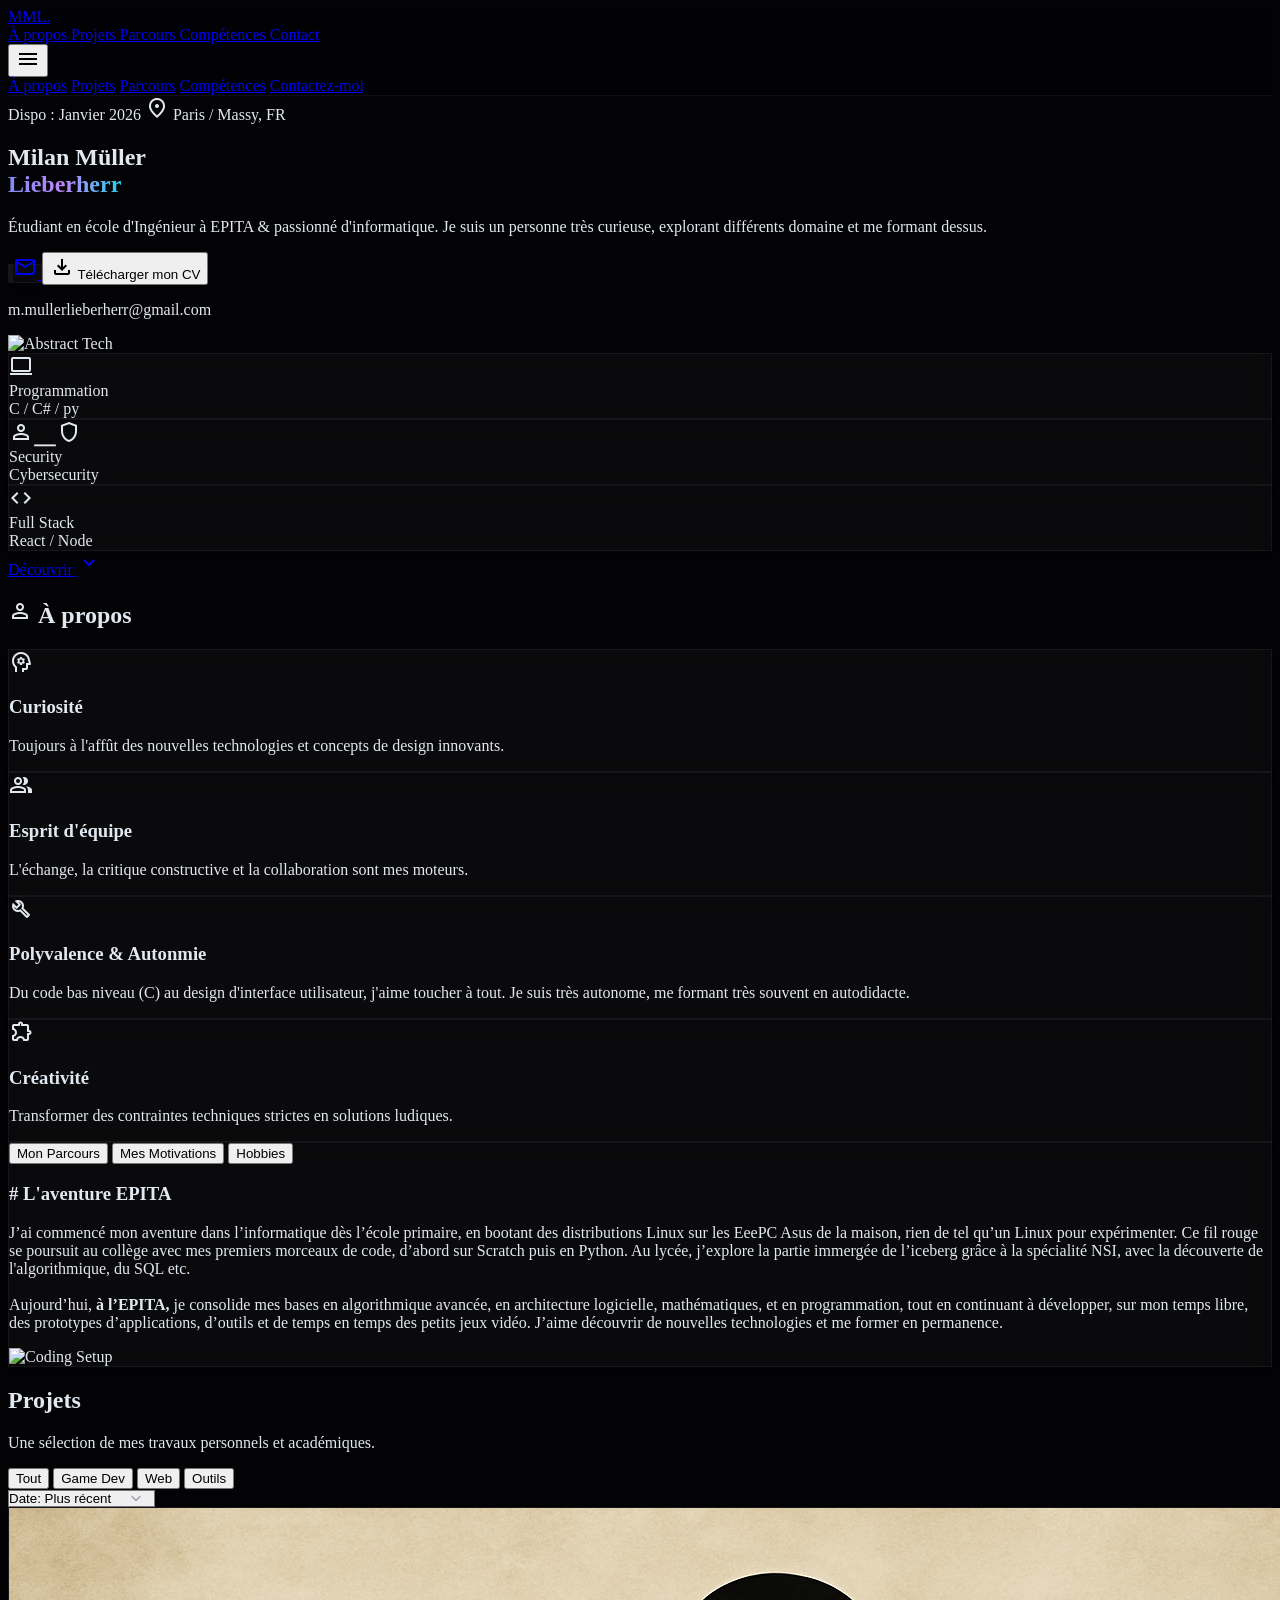
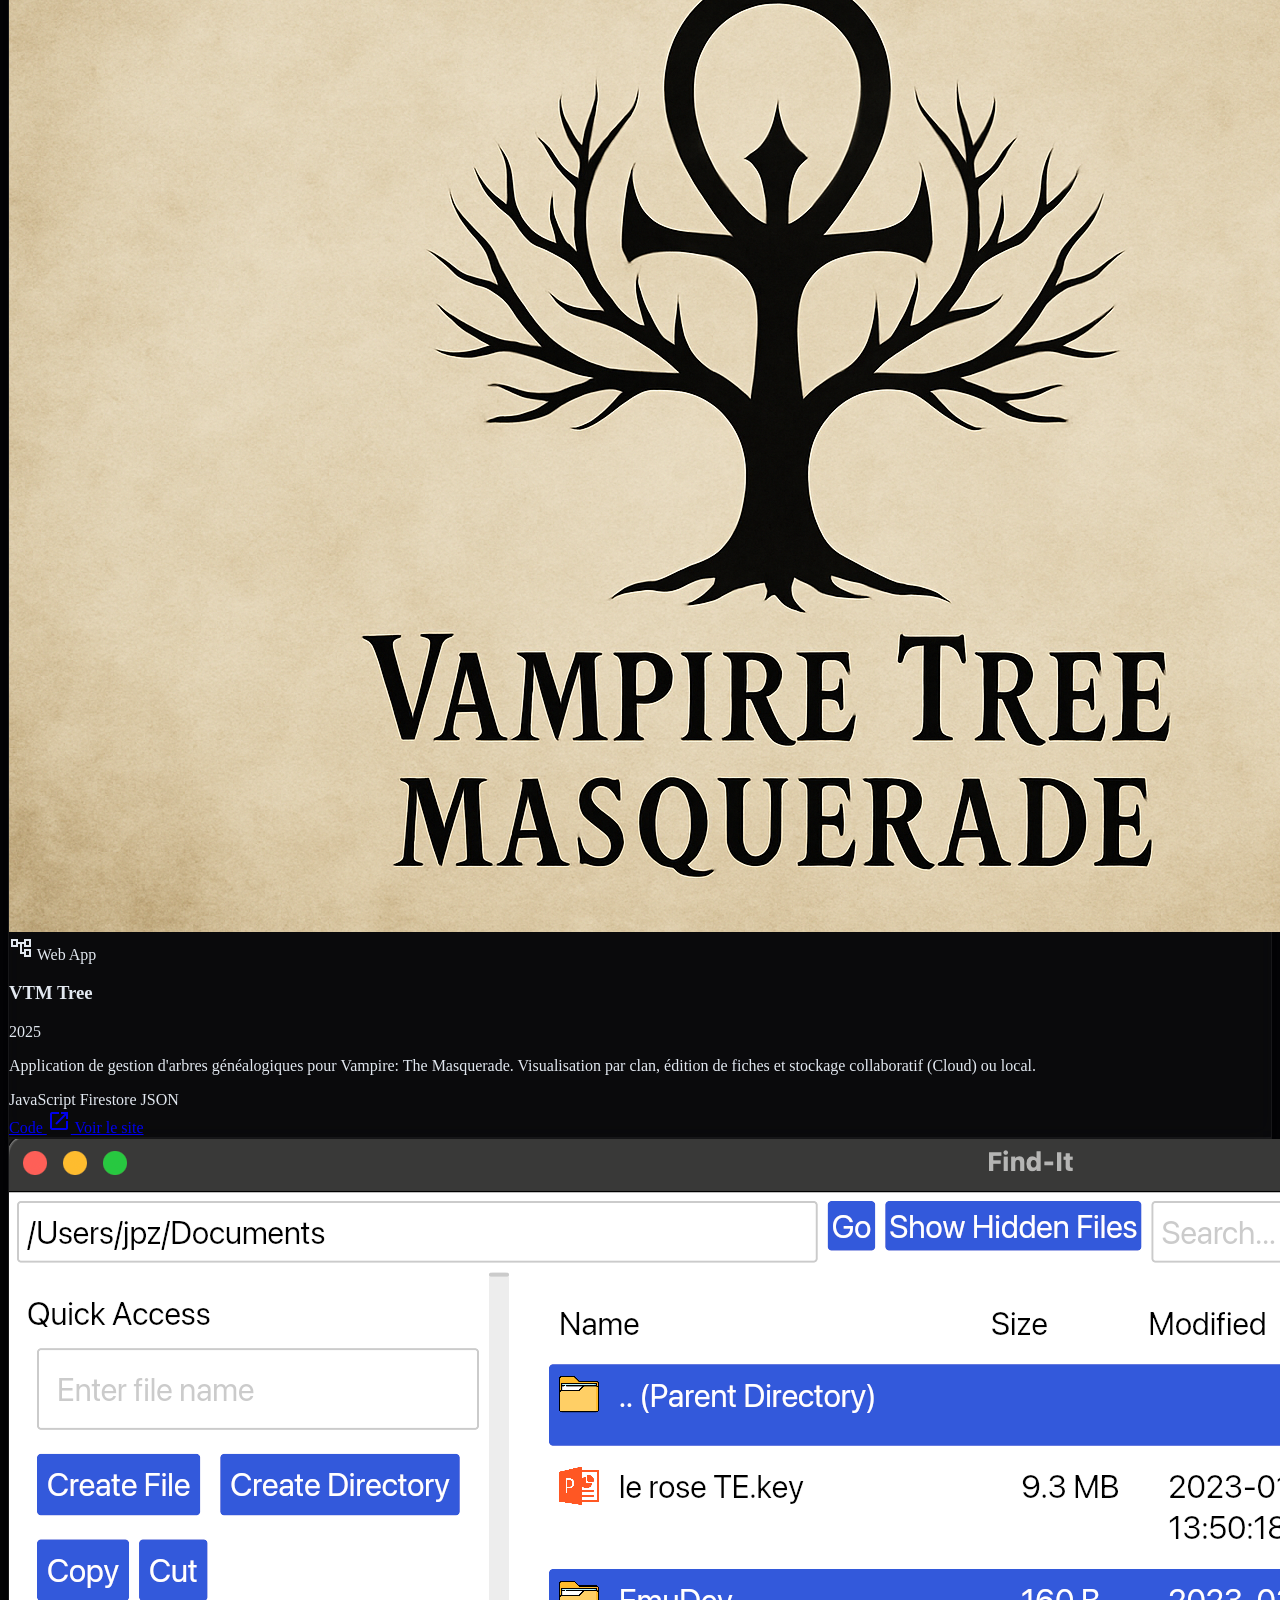
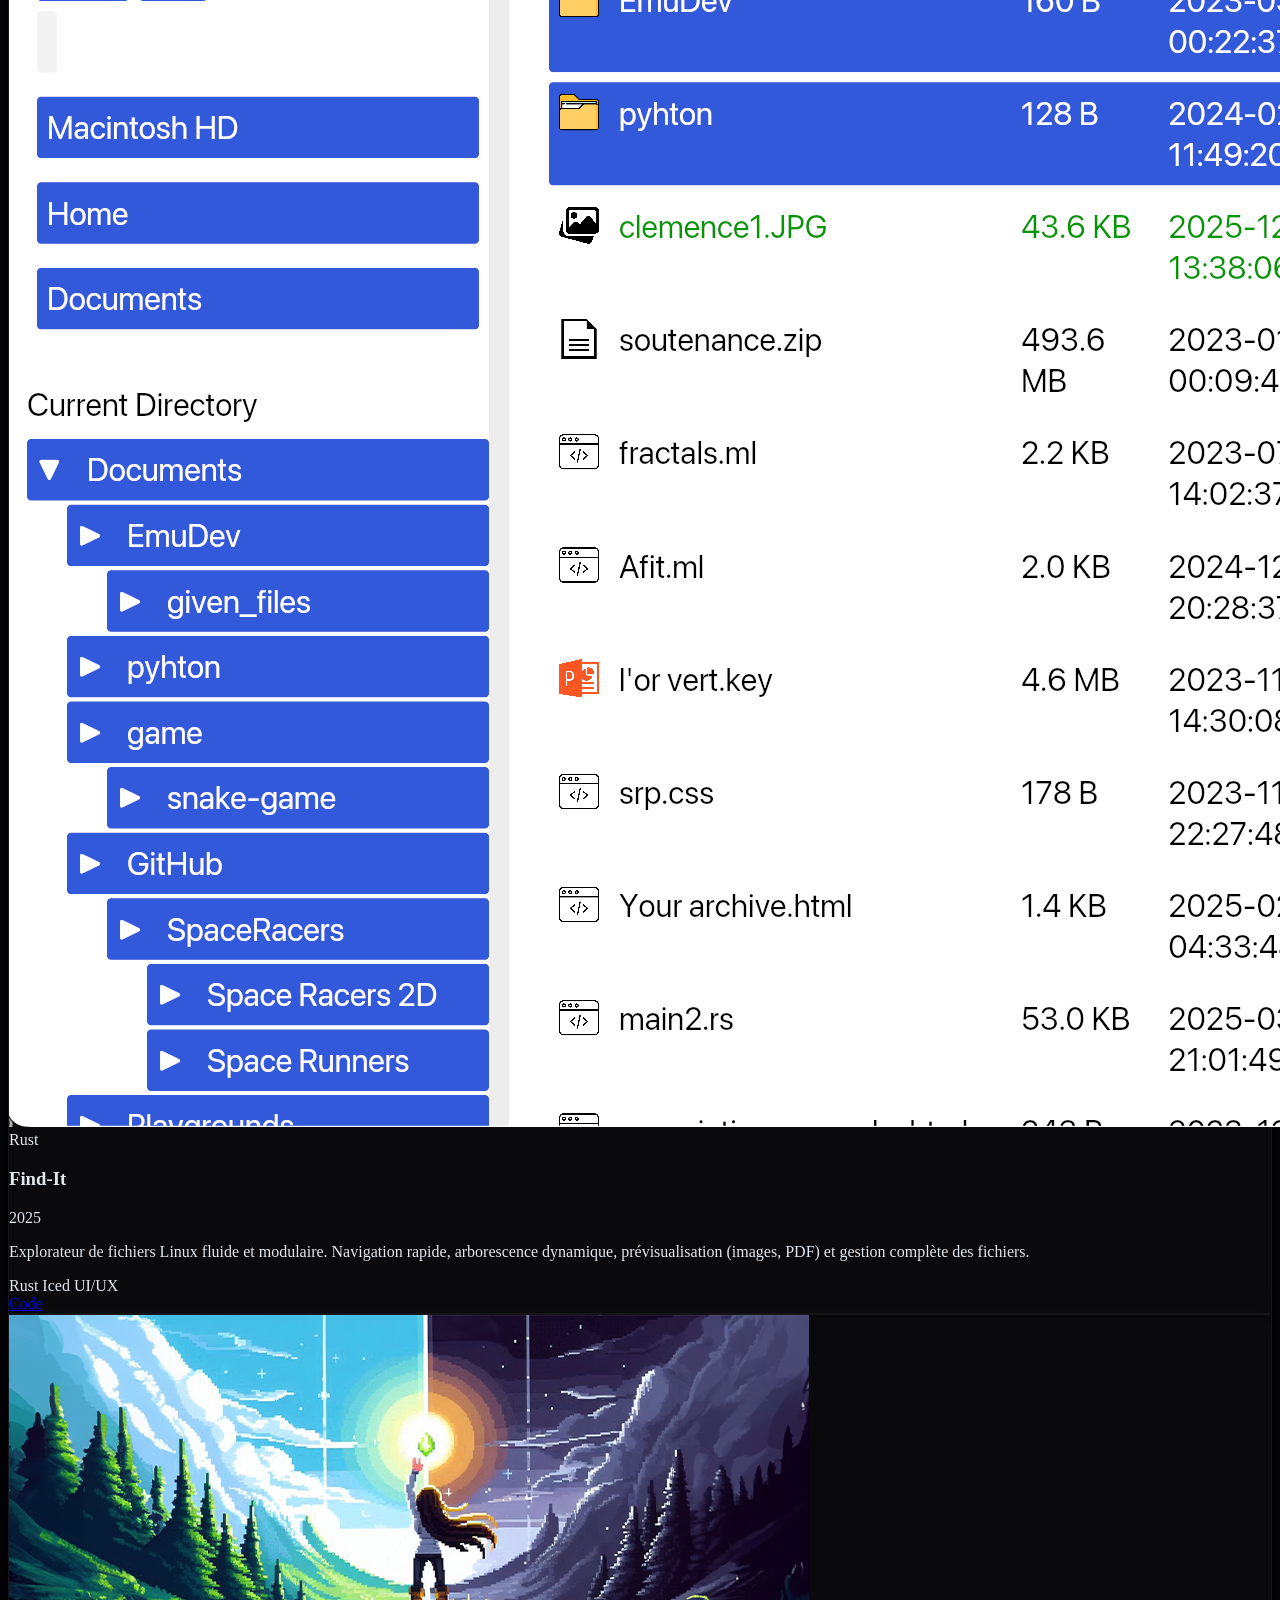
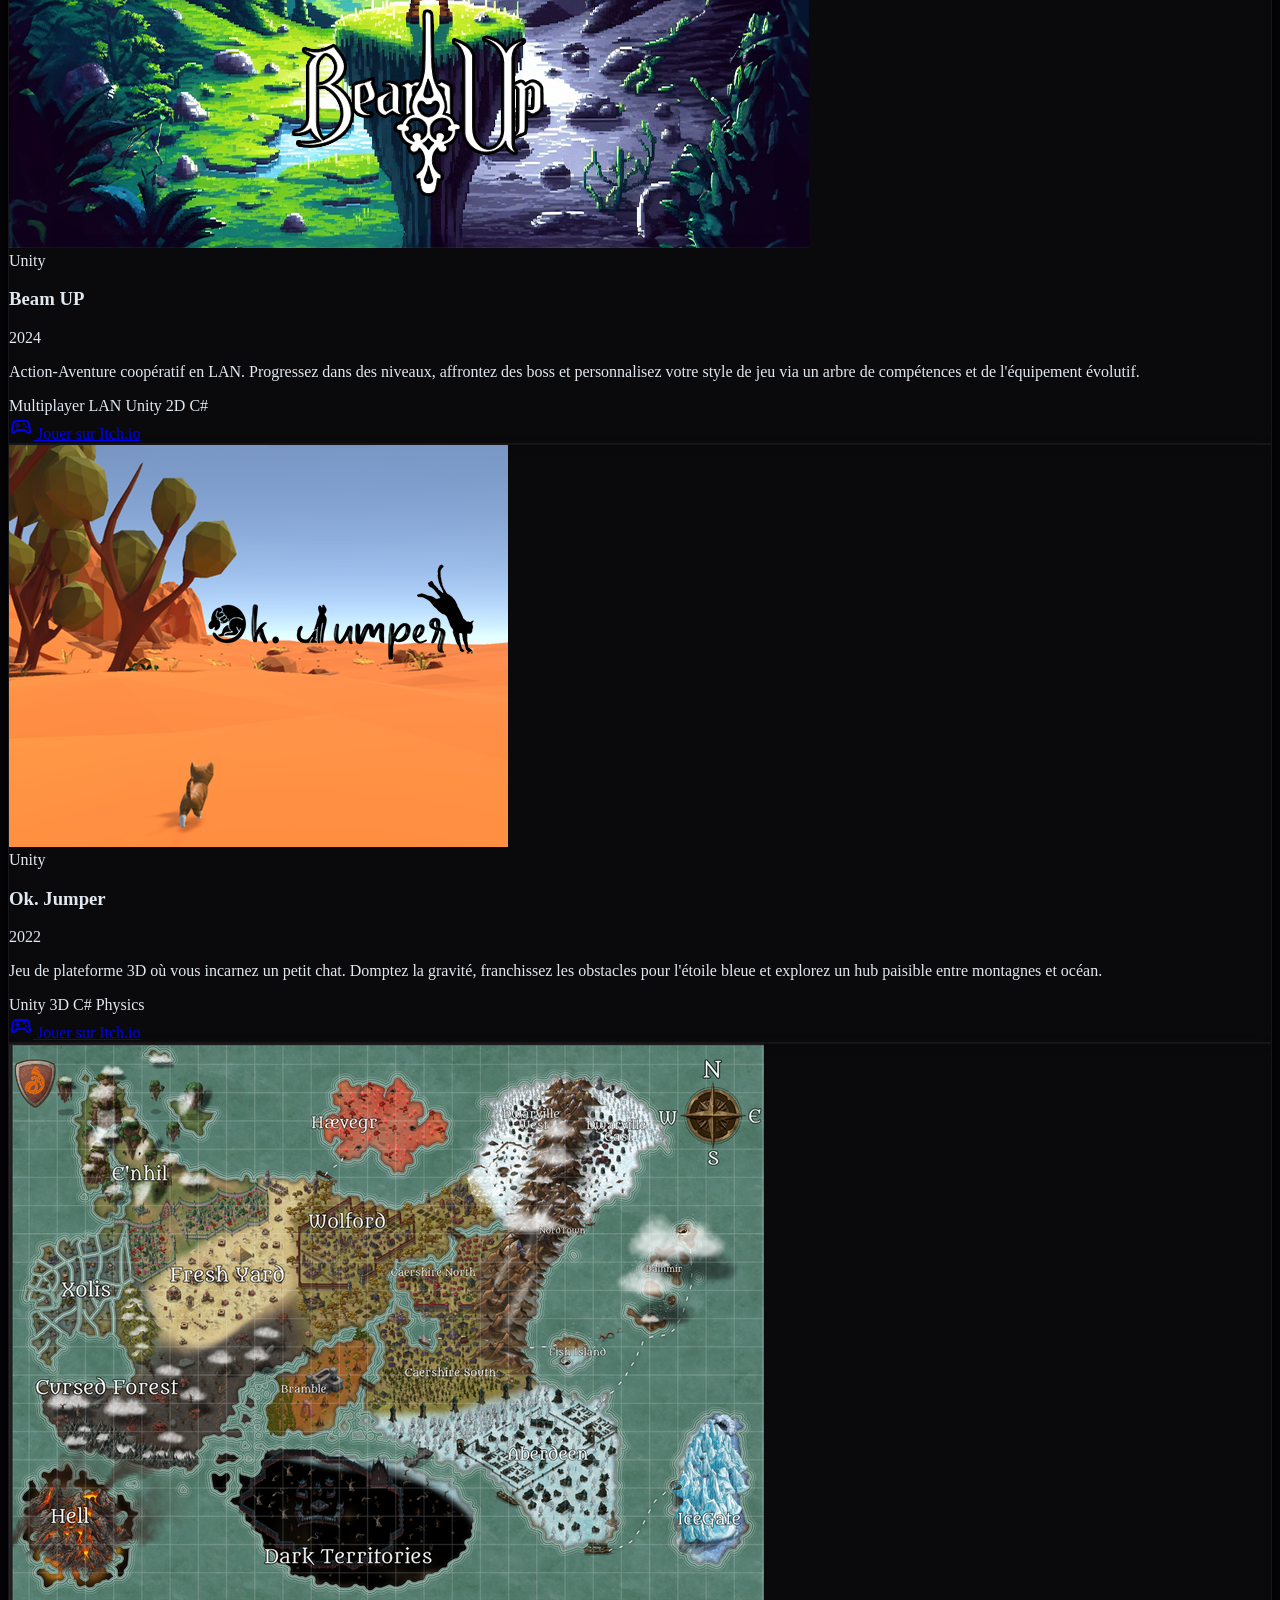
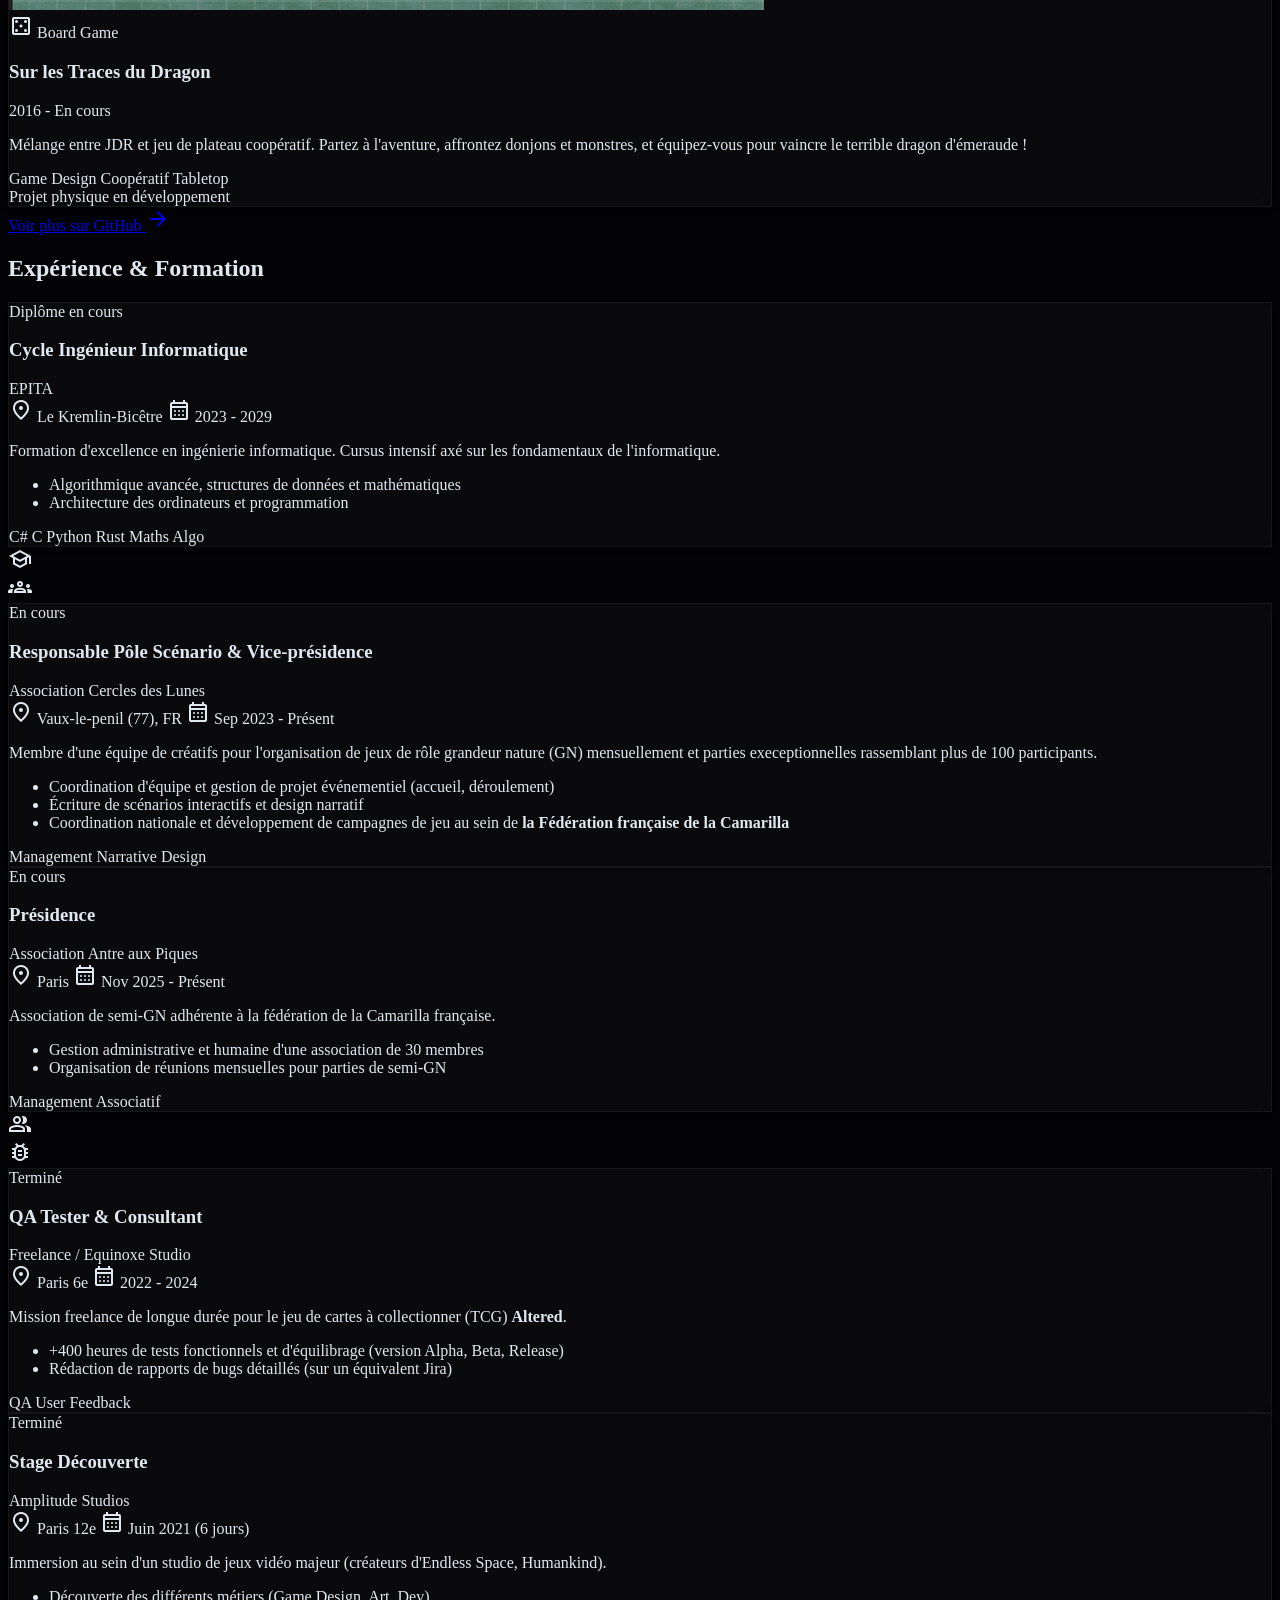
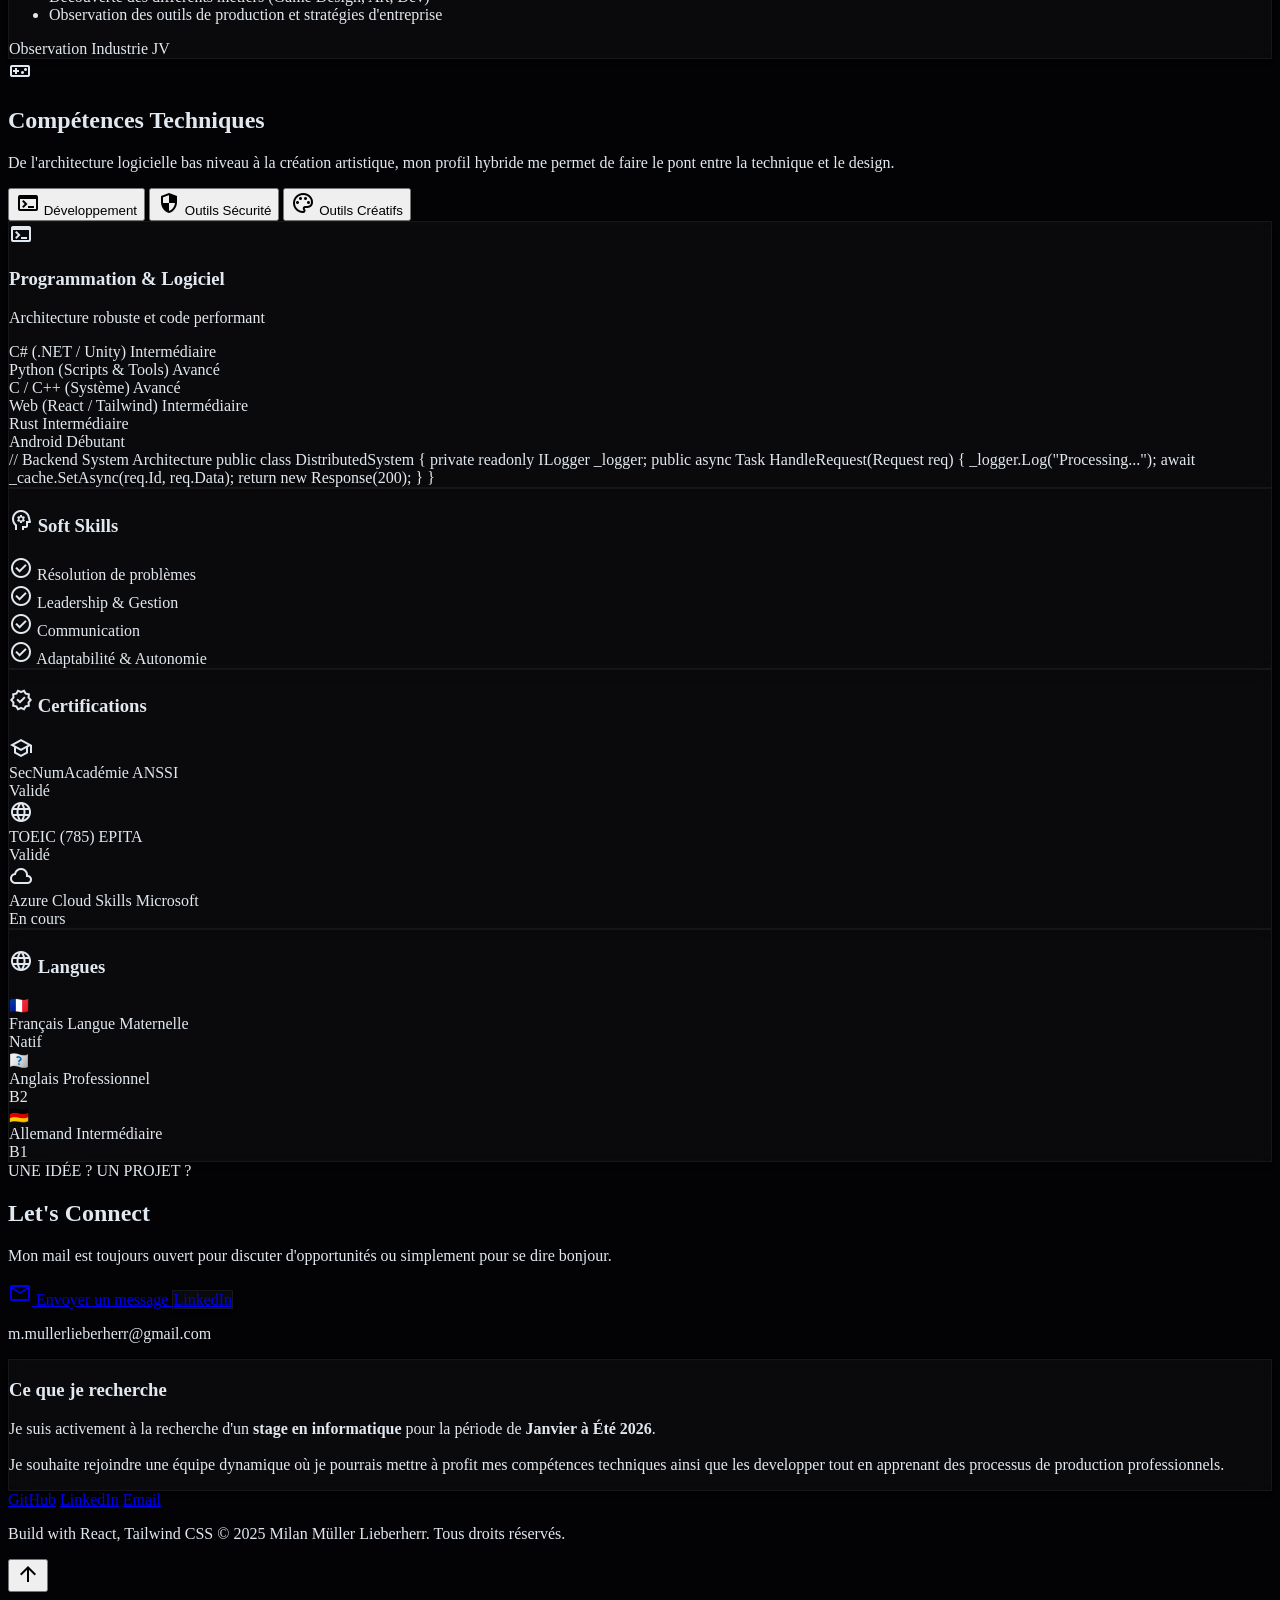
==== commit 266ca6ea: "Brighting update" ====
--- a/index.html
+++ b/index.html
@@ -743,7 +743,7 @@
                         </div>
                     </div>
                     
-                    <div class="absolute left-6 md:left-1/2 -ml-[20px] w-10 h-10 rounded-full bg-surface border-4 border-gray-600 group-hover:border-secondary transition-colors shadow-lg z-10 mt-6 md:mt-0 flex items-center justify-center group-hover:scale-110 transition-transform">
+                    <div class="absolute left-6 md:left-1/2 -ml-[20px] w-10 h-10 rounded-full bg-surface border-4 border-gray-600 border-secondary transition-colors shadow-[0_0_15px_rgba(247,104,217,0.5)] z-10 mt-6 md:mt-0 flex items-center justify-center group-hover:scale-110 transition-transform">
                         <span class="material-symbols-outlined text-white text-sm">school</span>
                     </div>
                     
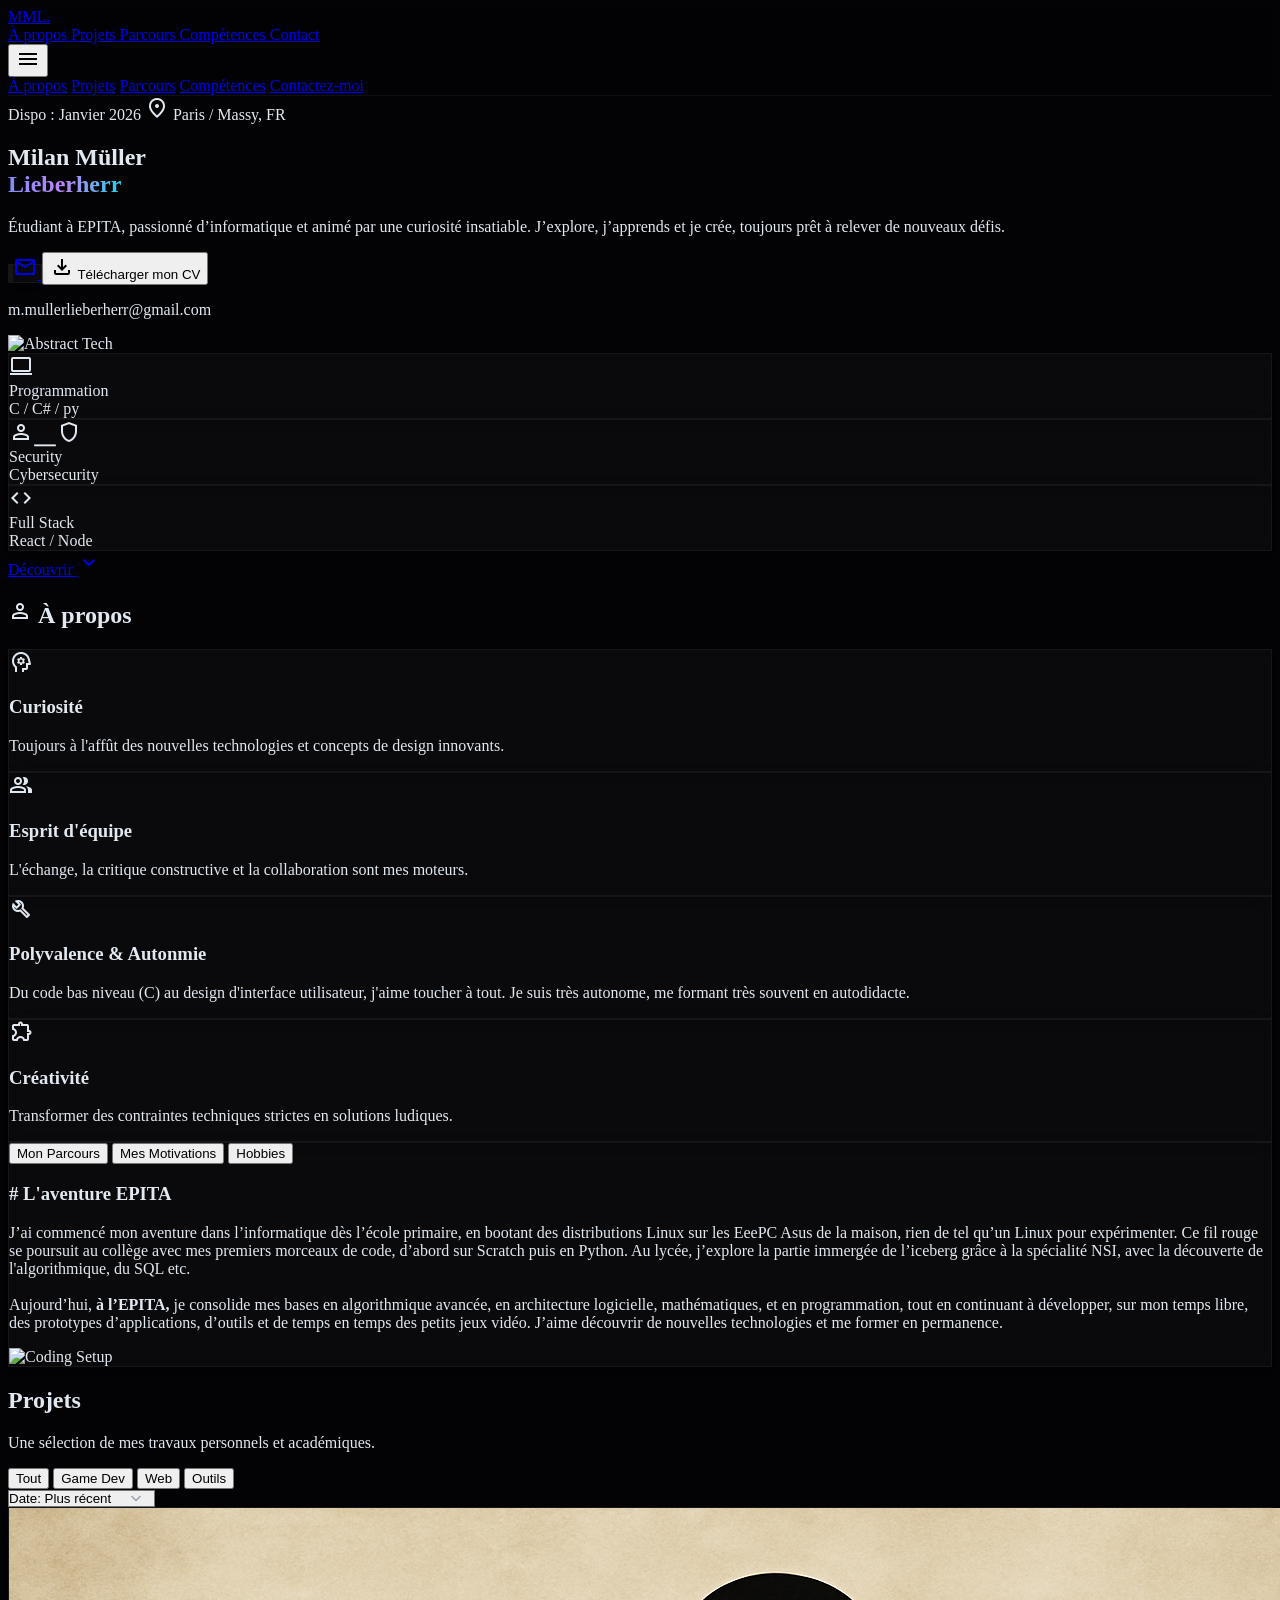
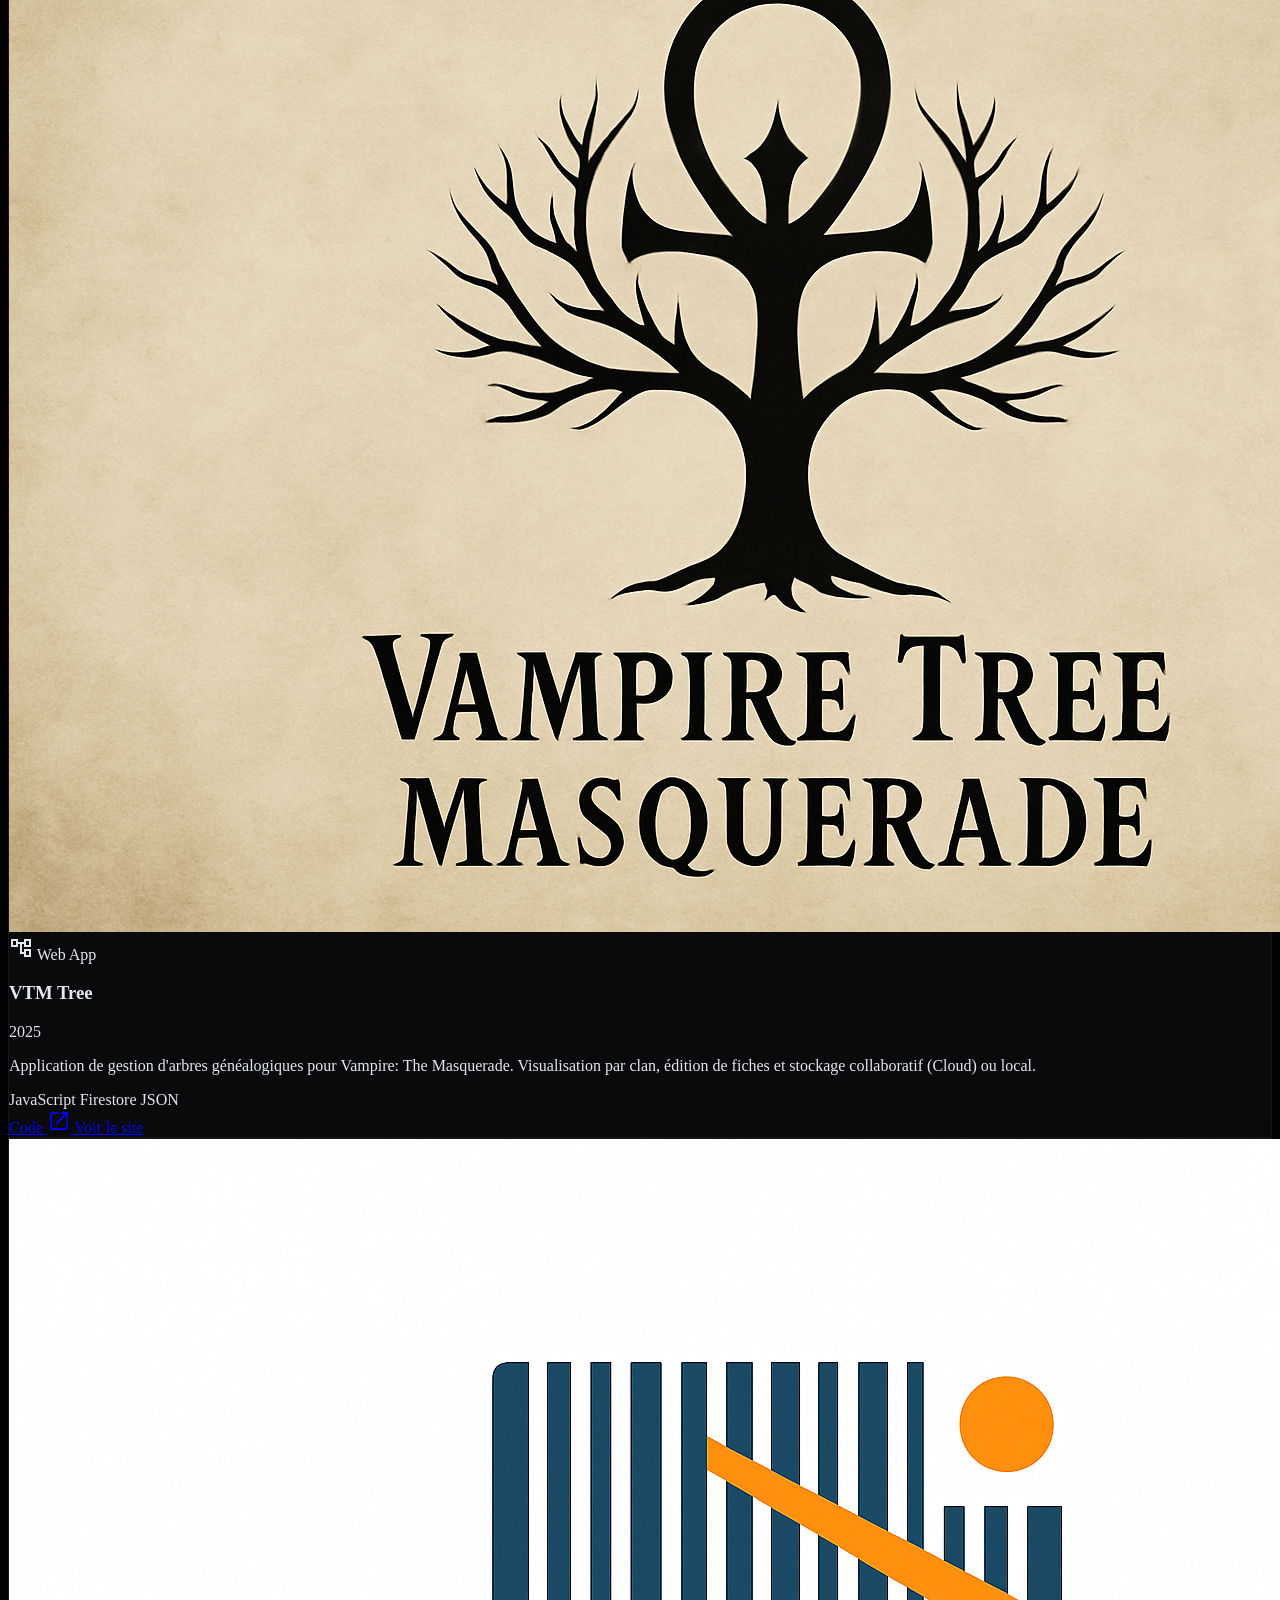
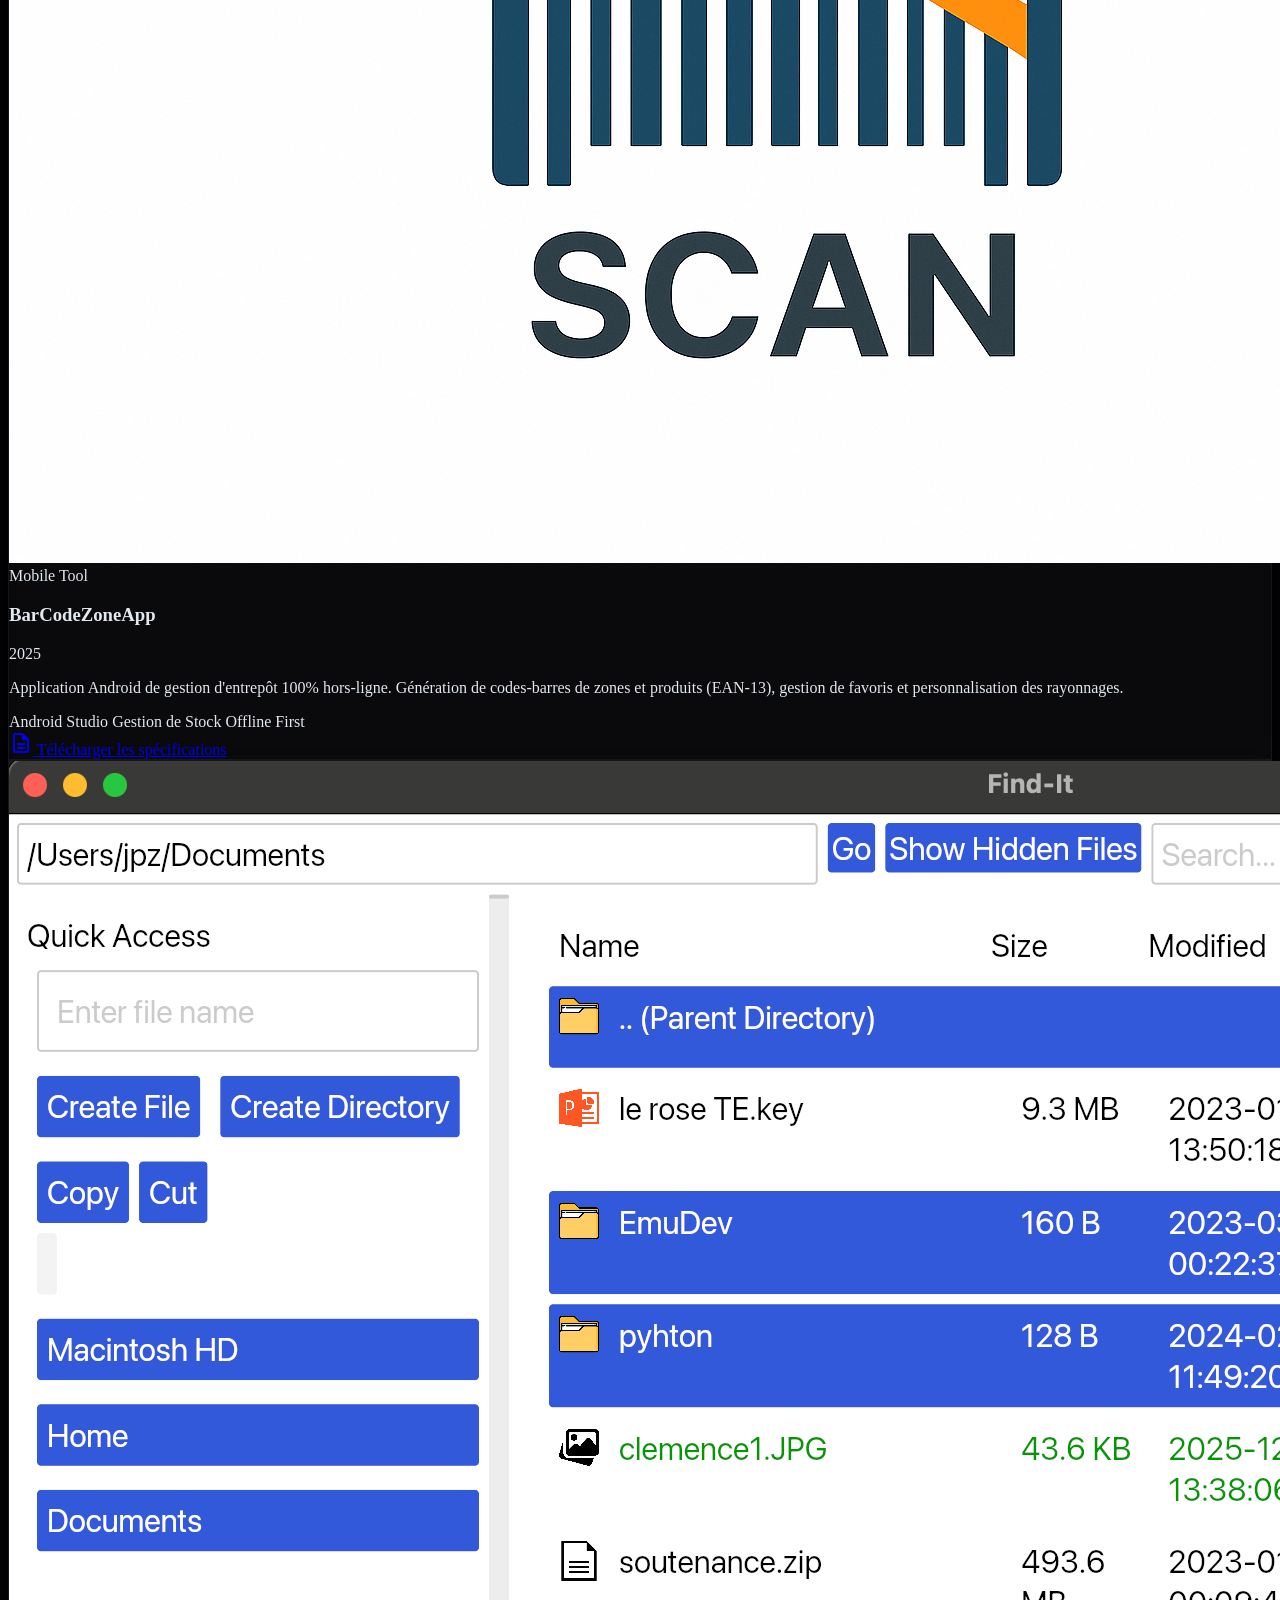
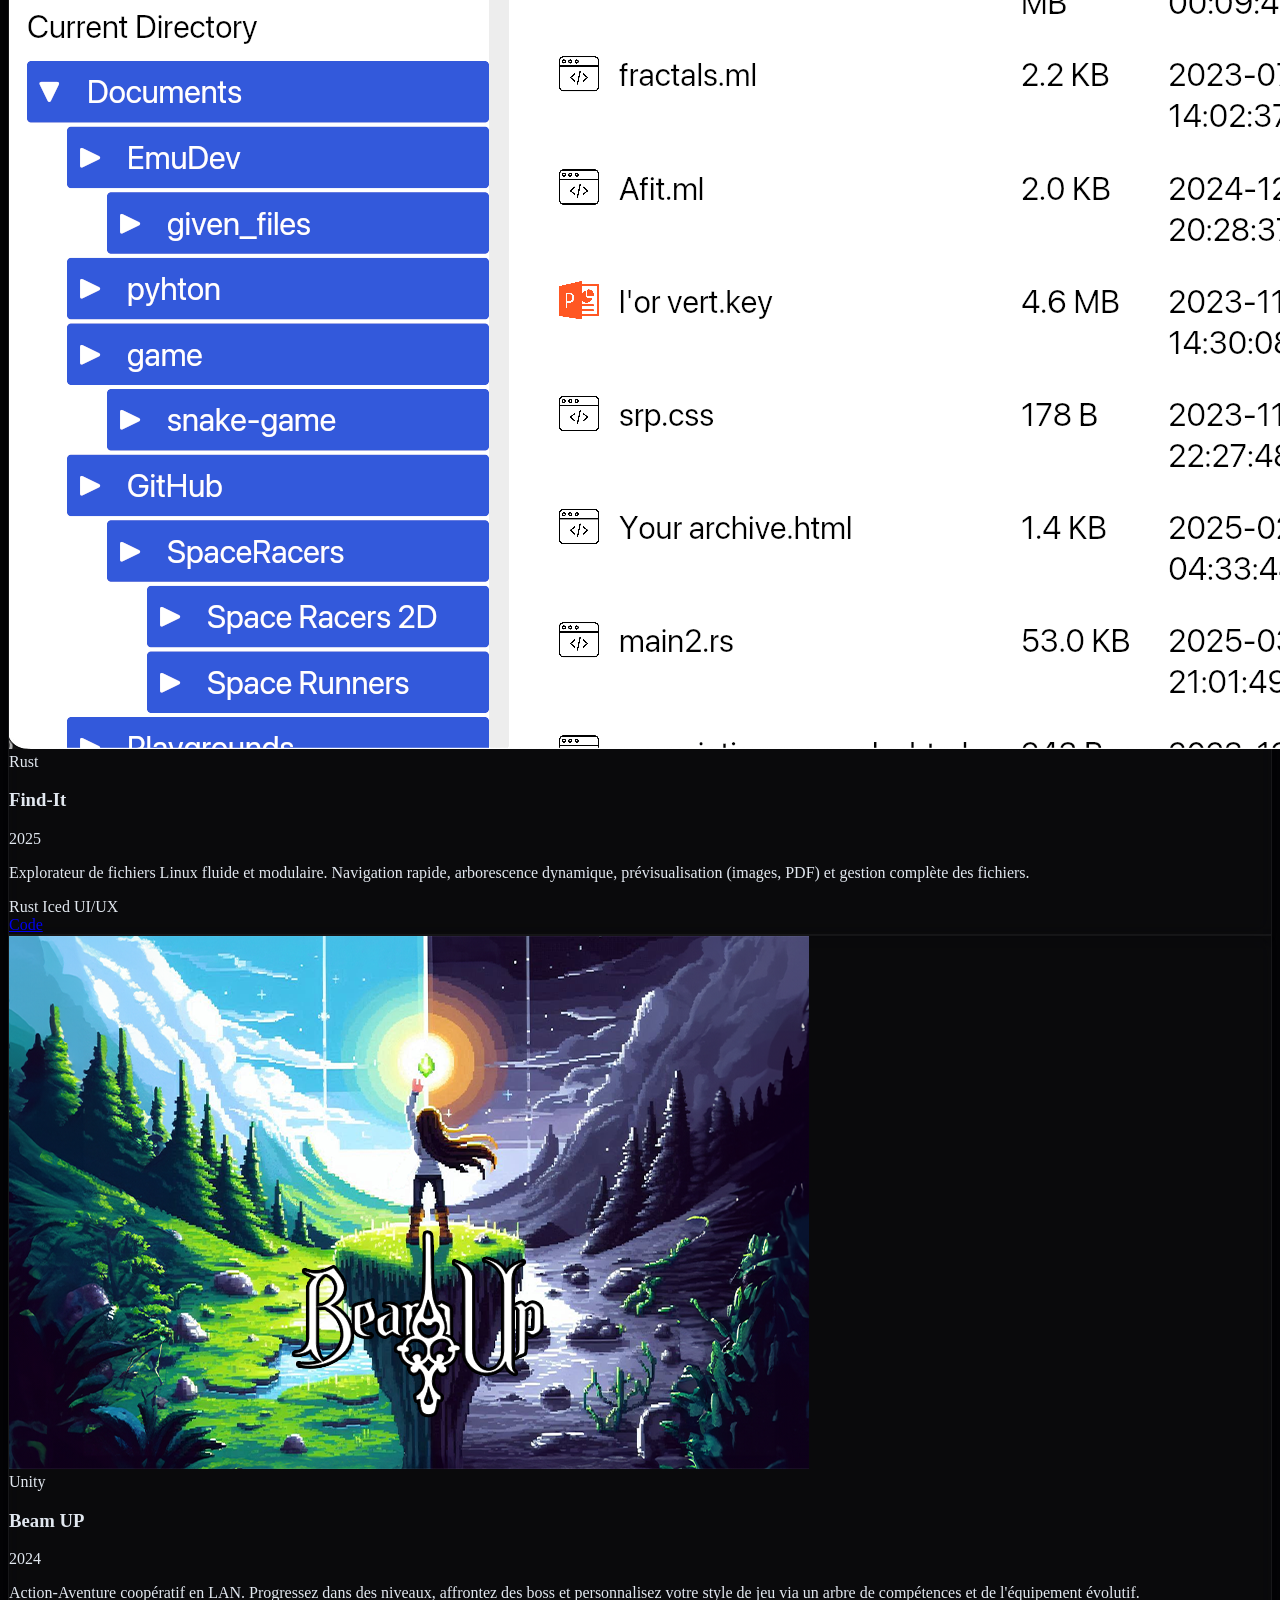
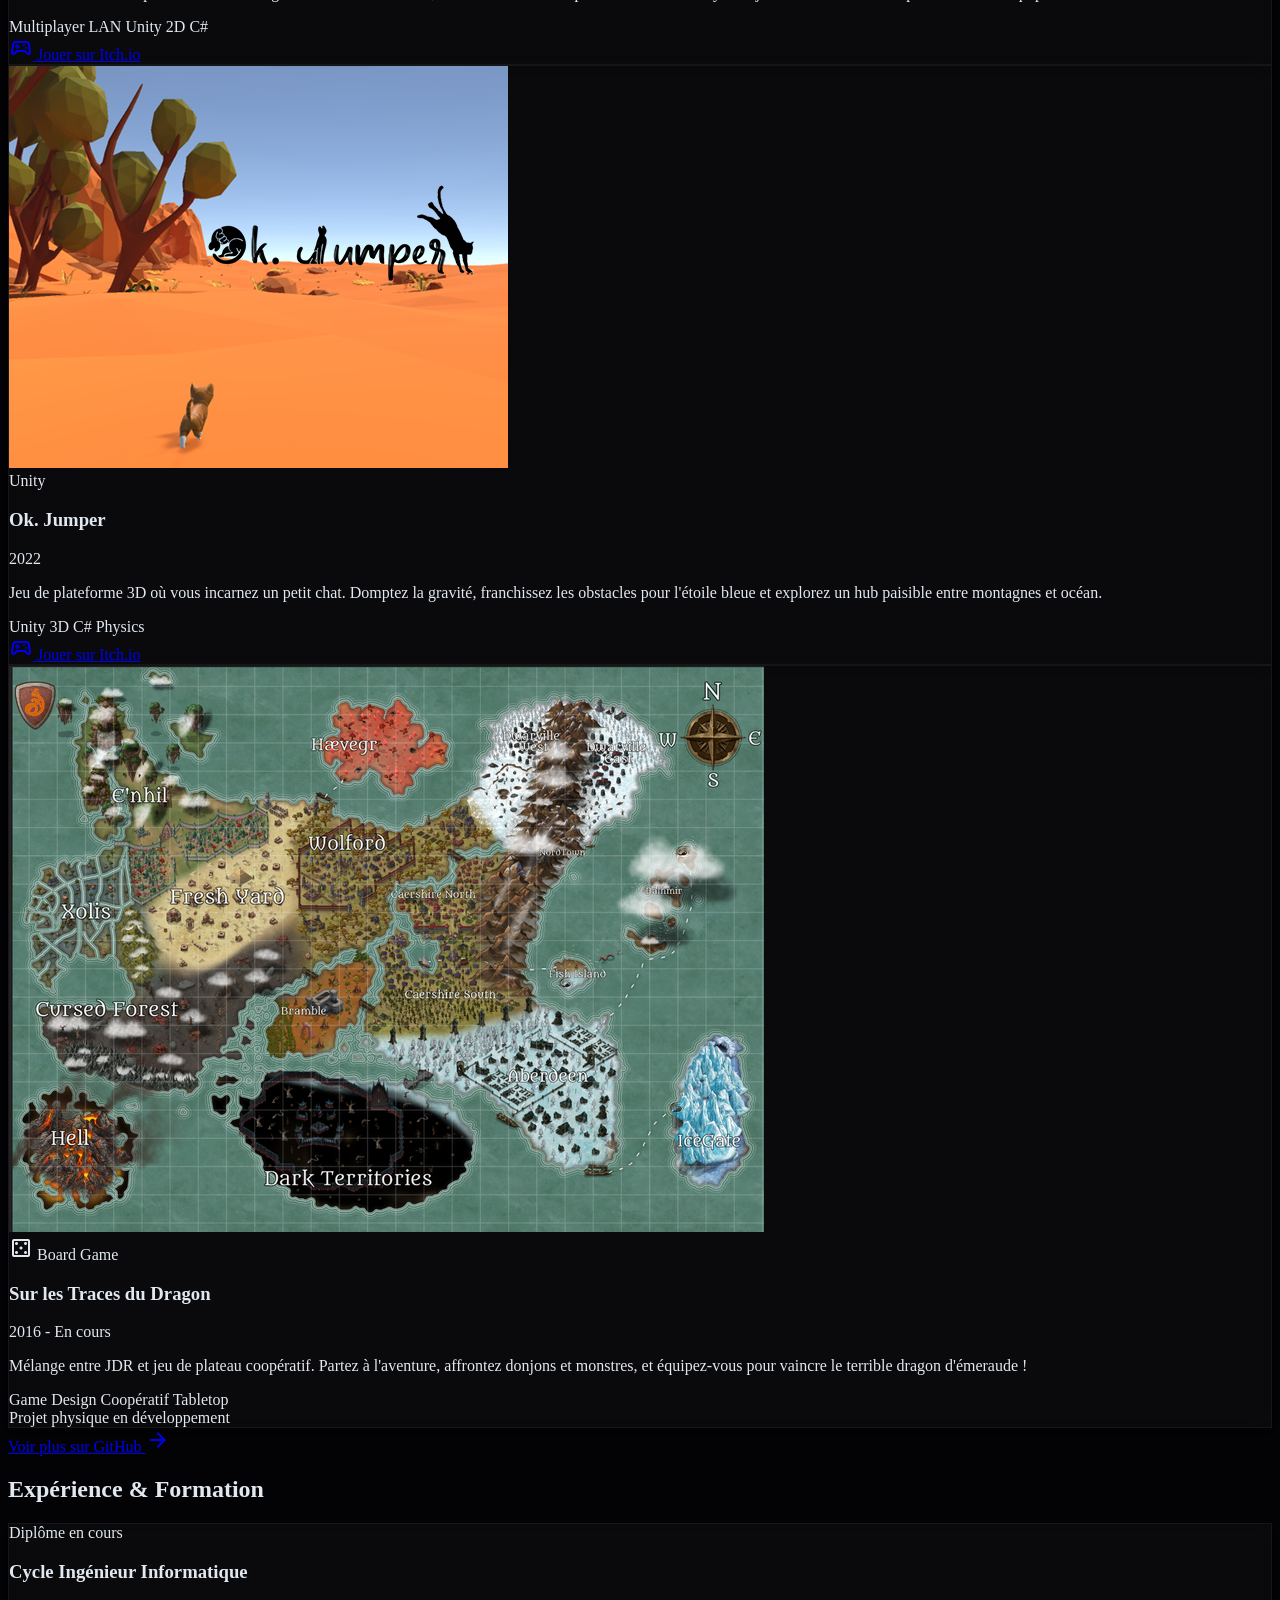
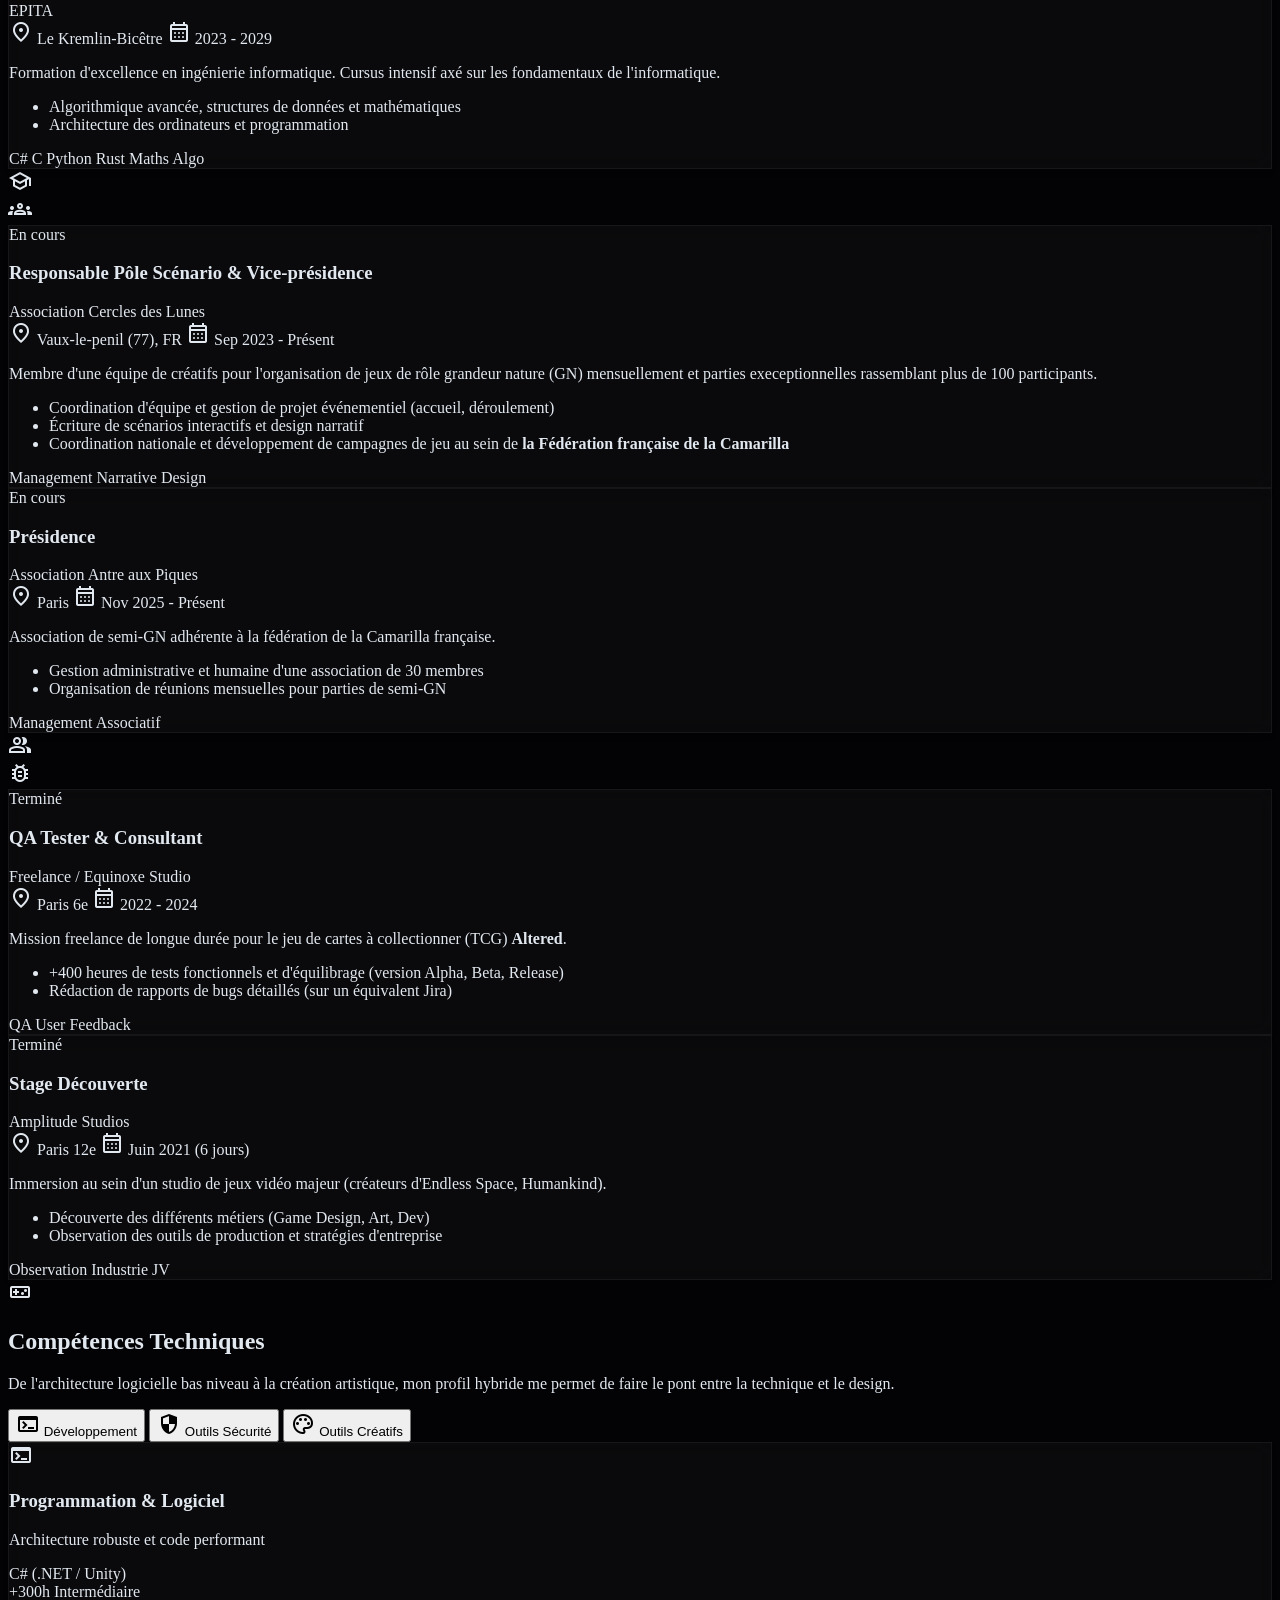
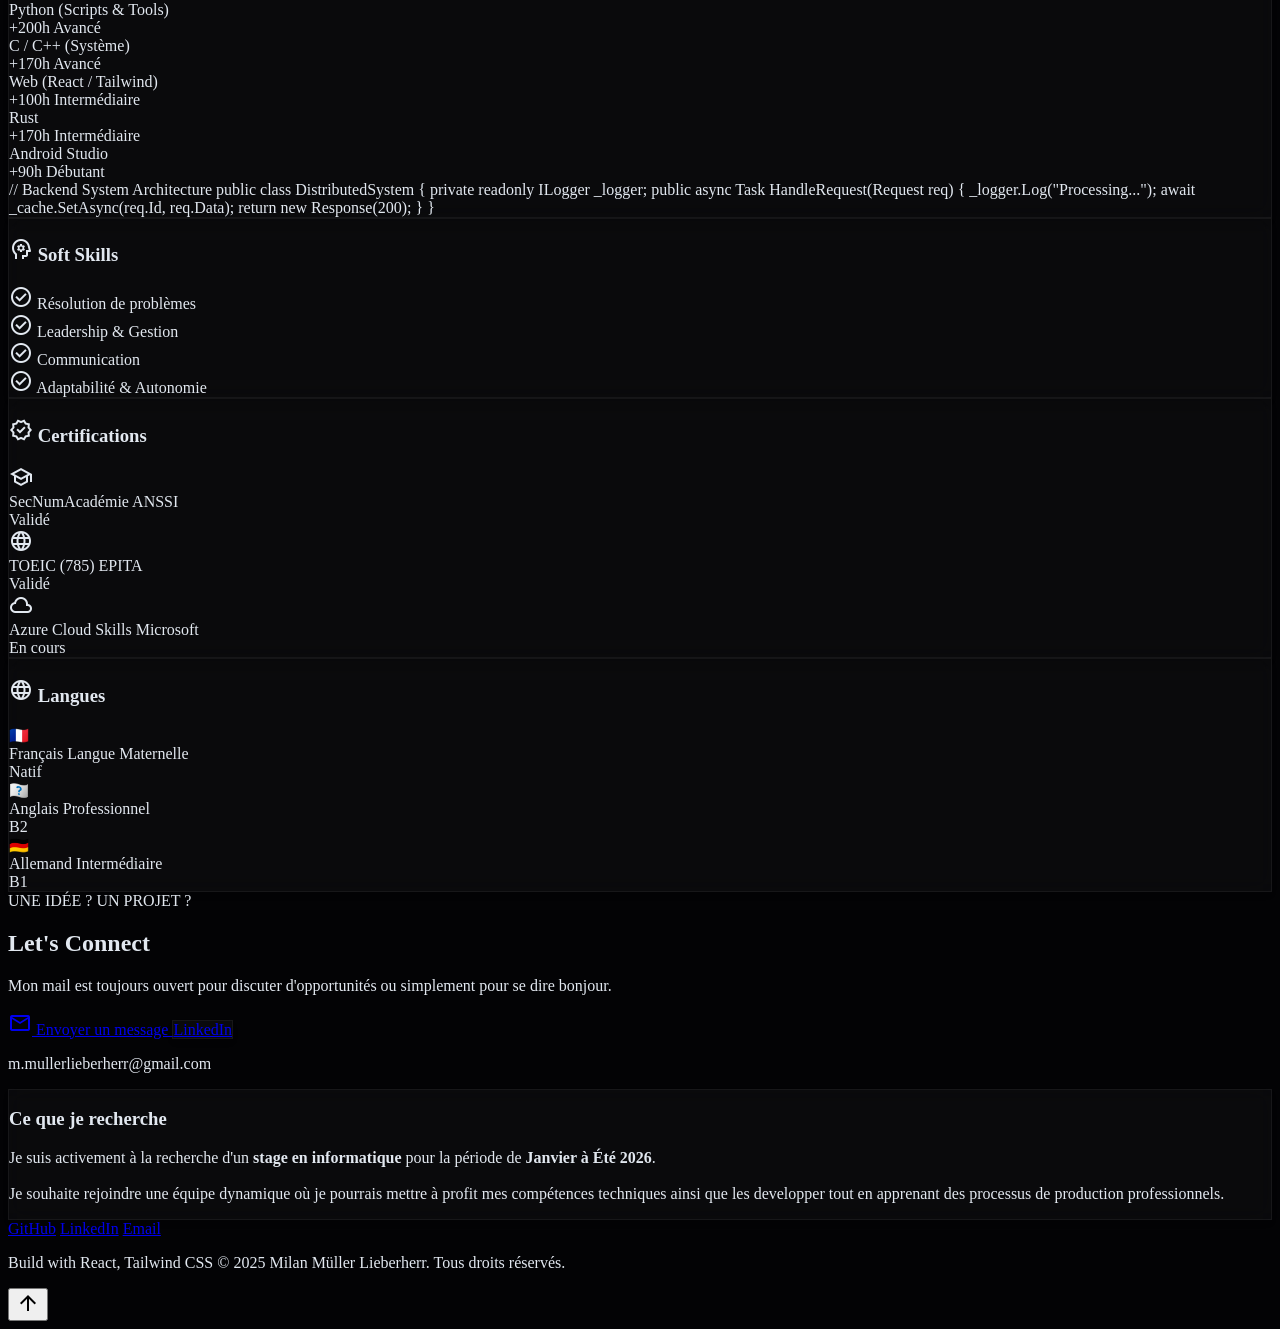
==== commit 38ca04a0: "maj with .pdf files clearing, + hours on skills" ====
--- a/index.html
+++ b/index.html
@@ -3,9 +3,11 @@
 <head>
     <meta charset="utf-8">
     <meta content="width=device-width, initial-scale=1.0" name="viewport">
-    <title>Milan Müller Lieberherr | Etudiant en école d'Ingénieur à EPita</title>
+    <title>MML.init()</title>
     <meta content="Site & Portfolio de Milan Müller Lieberherr - Étudiant EPITA" name="description">
     
+    <link rel="icon" type="image/svg+xml" href="data:image/svg+xml,%3Csvg xmlns='http://www.w3.org/2000/svg' viewBox='0 0 512 512'%3E%3Crect width='512' height='512' rx='128' fill='%230E0E11'/%3E%3Cpath d='M140 380 L140 132 L256 248 L372 132 L372 380' stroke='%236366f1' stroke-width='48' fill='none' stroke-linecap='round' stroke-linejoin='round'/%3E%3Ccircle cx='420' cy='420' r='32' fill='%2322d3ee'/%3E%3C/svg%3E">
+
     <!-- Tailwind CSS -->
     <script src="https://cdn.tailwindcss.com"></script>
     
@@ -219,8 +221,7 @@
                     </h1>
                     
                     <p class="text-gray-400 text-lg max-w-lg leading-relaxed">
-                        Étudiant en école d'Ingénieur à EPITA & passionné d'informatique. Je suis un personne très curieuse, explorant différents domaine et me formant dessus.
-                    </p>
+                        Étudiant à EPITA, passionné d’informatique et animé par une curiosité insatiable. J’explore, j’apprends et je crée, toujours prêt à relever de nouveaux défis.                    </p>
                 </div>
 
                 <!-- Hero Icons & Actions -->
@@ -496,6 +497,41 @@
                         </div>
                     </div>
                 </div>
+                 <!-- Project 2: BarCodeZoneApp (NOUVEAU PROJET) -->
+                <div class="project-card glass rounded-xl overflow-hidden group hover:border-green-500/50 transition-all duration-300 flex flex-col hover:shadow-2xl hover:shadow-green-900/20 hover:-translate-y-2" data-category="tool" data-year="2025">
+                    <div class="relative h-56 overflow-hidden">
+                        <div class="absolute inset-0 bg-black/20 group-hover:bg-transparent transition-colors z-10"></div>
+                        
+                        <img src="Img/bar-code.png" alt="BarCodeZoneApp" class="w-full h-full object-cover group-hover:scale-110 transition-transform duration-700">
+
+                        
+                        <div class="absolute top-3 right-3 z-20 bg-black/70 backdrop-blur px-2 py-1 rounded border border-white/10 flex items-center gap-1">
+                            <i class="devicon-android-plain text-xs text-green-500"></i>
+                            <span class="text-[10px] text-white font-mono uppercase">Mobile Tool</span>
+                        </div>
+                    </div>
+                    <div class="p-6 flex-1 flex flex-col bg-gradient-to-b from-transparent to-black/40">
+                        <div class="flex justify-between items-start mb-2 gap-2">
+                            <h3 class="text-xl font-bold text-white group-hover:text-green-500 transition-colors">BarCodeZoneApp</h3>
+                            <span class="text-[10px] text-gray-400 font-mono border border-white/10 px-2 py-1 rounded bg-white/5 whitespace-nowrap">2025</span>
+                        </div>
+                        
+                        <p class="text-sm text-gray-400 mb-6 flex-1 leading-relaxed">
+                            Application Android de gestion d'entrepôt 100% hors-ligne. Génération de codes-barres de zones et produits (EAN-13), gestion de favoris et personnalisation des rayonnages.
+                        </p>
+                        <div class="flex flex-wrap gap-2 mb-6">
+                            <span class="text-[10px] px-2 py-1 rounded bg-white/5 border border-white/5 text-gray-300">Android Studio</span>
+                            <span class="text-[10px] px-2 py-1 rounded bg-white/5 border border-white/5 text-gray-300">Gestion de Stock</span>
+                            <span class="text-[10px] px-2 py-1 rounded bg-white/5 border border-white/5 text-gray-300">Offline First</span>
+                        </div>
+                        <div class="flex items-center gap-3 pt-4 border-t border-white/5">
+                            <a href="rsrc/Spécifications BarCodeZoneApp.pdf" download class="flex items-center gap-2 text-xs font-bold text-green-400 hover:text-green-300 transition-colors w-full justify-center">
+                                <span class="material-symbols-outlined text-base">description</span> Télécharger les spécifications
+                            </a>
+                        </div>
+                    </div>
+                </div>
+
                 <!-- Project 1: Find-It (En cours) -->
                 <div class="project-card glass rounded-xl overflow-hidden group hover:border-secondary/50 transition-all duration-300 flex flex-col hover:shadow-2xl hover:shadow-secondary/10 hover:-translate-y-2" data-category="tool" data-year="2025">
                     <div class="relative h-56 overflow-hidden">
@@ -1261,7 +1297,13 @@
         });
 
         function downloadCV() {
-            alert("Le téléchargement du CV démarrerait ici (fichier PDF).");
+            // Update to link to the actual file in the rsrc folder
+            const link = document.createElement('a');
+            link.href = 'rsrc/FR_CV_Milan MULLER-LIEBRHERR.pdf'; // Path to your CV file
+            link.download = 'Milan_Muller_Lieberherr_CV.pdf'; // Suggested filename for download
+            document.body.appendChild(link);
+            link.click();
+            document.body.removeChild(link);
         }
 
         // --- PROJECT FILTERING & SORTING LOGIC ---
@@ -1338,12 +1380,12 @@
     }
 }`,
                 skills: [
-                    { name: "C# (.NET / Unity)", icon: "devicon-csharp-plain", level: "75%", label: "Intermédiaire" },
-                    { name: "Python (Scripts & Tools)", icon: "devicon-python-plain", level: "85%", label: "Avancé" },
-                    { name: "C / C++ (Système)", icon: "devicon-c-plain", level: "90%", label: "Avancé" },
-                    { name: "Web (React / Tailwind)", icon: "devicon-react-original", level: "70%", label: "Intermédiaire" },
-                    { name: "Rust", icon: "devicon-rust-plain", level: "65%", label: "Intermédiaire" },
-                    { name: "Android", icon: "devicon-android-plain", level: "40%", label: "Débutant" },
+                    { name: "C# (.NET / Unity)", icon: "devicon-csharp-plain", level: "75%", label: "Intermédiaire",hours: "+300h" },
+                    { name: "Python (Scripts & Tools)", icon: "devicon-python-plain", level: "85%", label: "Avancé",hours: "+200h" },
+                    { name: "C / C++ (Système)", icon: "devicon-c-plain", level: "90%", label: "Avancé",hours: "+170h" },
+                    { name: "Web (React / Tailwind)", icon: "devicon-react-original", level: "70%", label: "Intermédiaire",hours: "+100h" },
+                    { name: "Rust", icon: "devicon-rust-plain", level: "65%", label: "Intermédiaire",hours: "+170h" },
+                    { name: "Android Studio", icon: "devicon-android-plain", level: "40%", label: "Débutant",hours: "+90h" },
                 ]
             },
             security: {
@@ -1361,11 +1403,11 @@
 80/tcp open  http    Apache httpd 2.4.41
 Scanning completed.`,
                 skills: [
-                    { name: "Linux / Kali", icon: "devicon-linux-plain", level: "85%", label: "Avancé" },
-                    { name: "Wireshark / Nmap", icon: "material-symbols-outlined:radar", level: "70%", label: "Intermédiaire" },
-                    { name: "Bash Scripting", icon: "devicon-bash-plain", level: "80%", label: "Avancé" },
-                    { name: "Firebase", icon: "material-symbols-outlined:local_fire_department", level: "45%", label: "Débutant" },
-                    { name: "Cryptographie", icon: "material-symbols-outlined:enhanced_encryption", level: "50%", label: "Scolaire" }
+                    { name: "Linux / Kali", icon: "devicon-linux-plain", level: "85%", label: "Avancé",hours: "+300h" },
+                    { name: "Wireshark / Nmap", icon: "material-symbols-outlined:radar", level: "20%", label: "Débutant",hours: "+30h" },
+                    { name: "Bash Scripting", icon: "devicon-bash-plain", level: "50%", label: "Scolaire",hours: "+100h" },
+                    { name: "Firebase", icon: "material-symbols-outlined:local_fire_department", level: "45%", label: "Débutant",hours: "+60h" },
+                    { name: "Cryptographie", icon: "material-symbols-outlined:enhanced_encryption", level: "50%", label: "Scolaire",hours: "+200h" }
                 ]
             },
             tools: {
@@ -1382,11 +1424,11 @@
 [feature/new-ui 8a2b1c] feat: updated dashboard
 $ git push origin feature/new-ui`,
                 skills: [
-                    { name: "Git / GitHub", icon: "devicon-git-plain", level: "85%", label: "Avancé" },
-                    { name: "Adobe Photoshop", icon: "devicon-photoshop-plain", level: "85%", label: "Avancé" },
-                    { name: "Premiere Pro", icon: "devicon-premierepro-plain", level: "60%", label: "Basique" },
-                    { name: "Jira / Trello", icon: "devicon-jira-plain", level: "65%", label: "Intermédiaire" },
-                    { name: "Blender (Bases)", icon: "devicon-blender-original", level: "40%", label: "Débutant" }
+                    { name: "Git / GitHub", icon: "devicon-git-plain", level: "85%", label: "Avancé",hours: "+180h" },
+                    { name: "Adobe Photoshop", icon: "devicon-photoshop-plain", level: "85%", label: "Avancé",hours: "+300h" },
+                    { name: "Premiere Pro", icon: "devicon-premierepro-plain", level: "60%", label: "Basique",hours: "+150h" },
+                    { name: "Jira / Trello", icon: "devicon-jira-plain", level: "65%", label: "Intermédiaire",hours: "+150h" },
+                    { name: "Blender (Bases)", icon: "devicon-blender-original", level: "40%", label: "Débutant",hours: "+30h" }
                 ]
             }
         };
@@ -1430,7 +1472,16 @@
                         <div class="space-y-2 group/skill">
                             <div class="flex justify-between items-end">
                                 <span class="font-medium text-white flex items-center gap-2">${iconHTML} ${skill.name}</span>
-                                <span class="text-xs ${data.colorClass} font-mono ${data.bgClass} px-2 py-0.5 rounded border border-${data.colorClass.split('-')[1]}/20">${skill.label}</span>
+                                
+                                <!-- DÉBUT MODIFICATION -->
+                                <div class="flex items-center gap-3">
+                                    <!-- Affichage des heures si elles existent -->
+                                    ${skill.hours ? `<span class="text-[10px] text-gray-500 font-mono bg-white/5 px-1.5 py-0.5 rounded">${skill.hours}</span>` : ''}
+                                    
+                                    <!-- Le badge de niveau (inchangé) -->
+                                    <span class="text-xs ${data.colorClass} font-mono ${data.bgClass} px-2 py-0.5 rounded border border-${data.colorClass.split('-')[1]}/20">${skill.label}</span>
+                                </div>
+                                <!-- FIN MODIFICATION -->
                             </div>
                             <div class="h-2 bg-white/5 rounded-full overflow-hidden">
                                 <div class="h-full bg-gradient-to-r from-${data.colorClass.split('-')[1]} to-white/50 w-[0%] transition-all duration-1000 ease-out relative group-hover/skill:brightness-125" style="width: ${skill.level}">
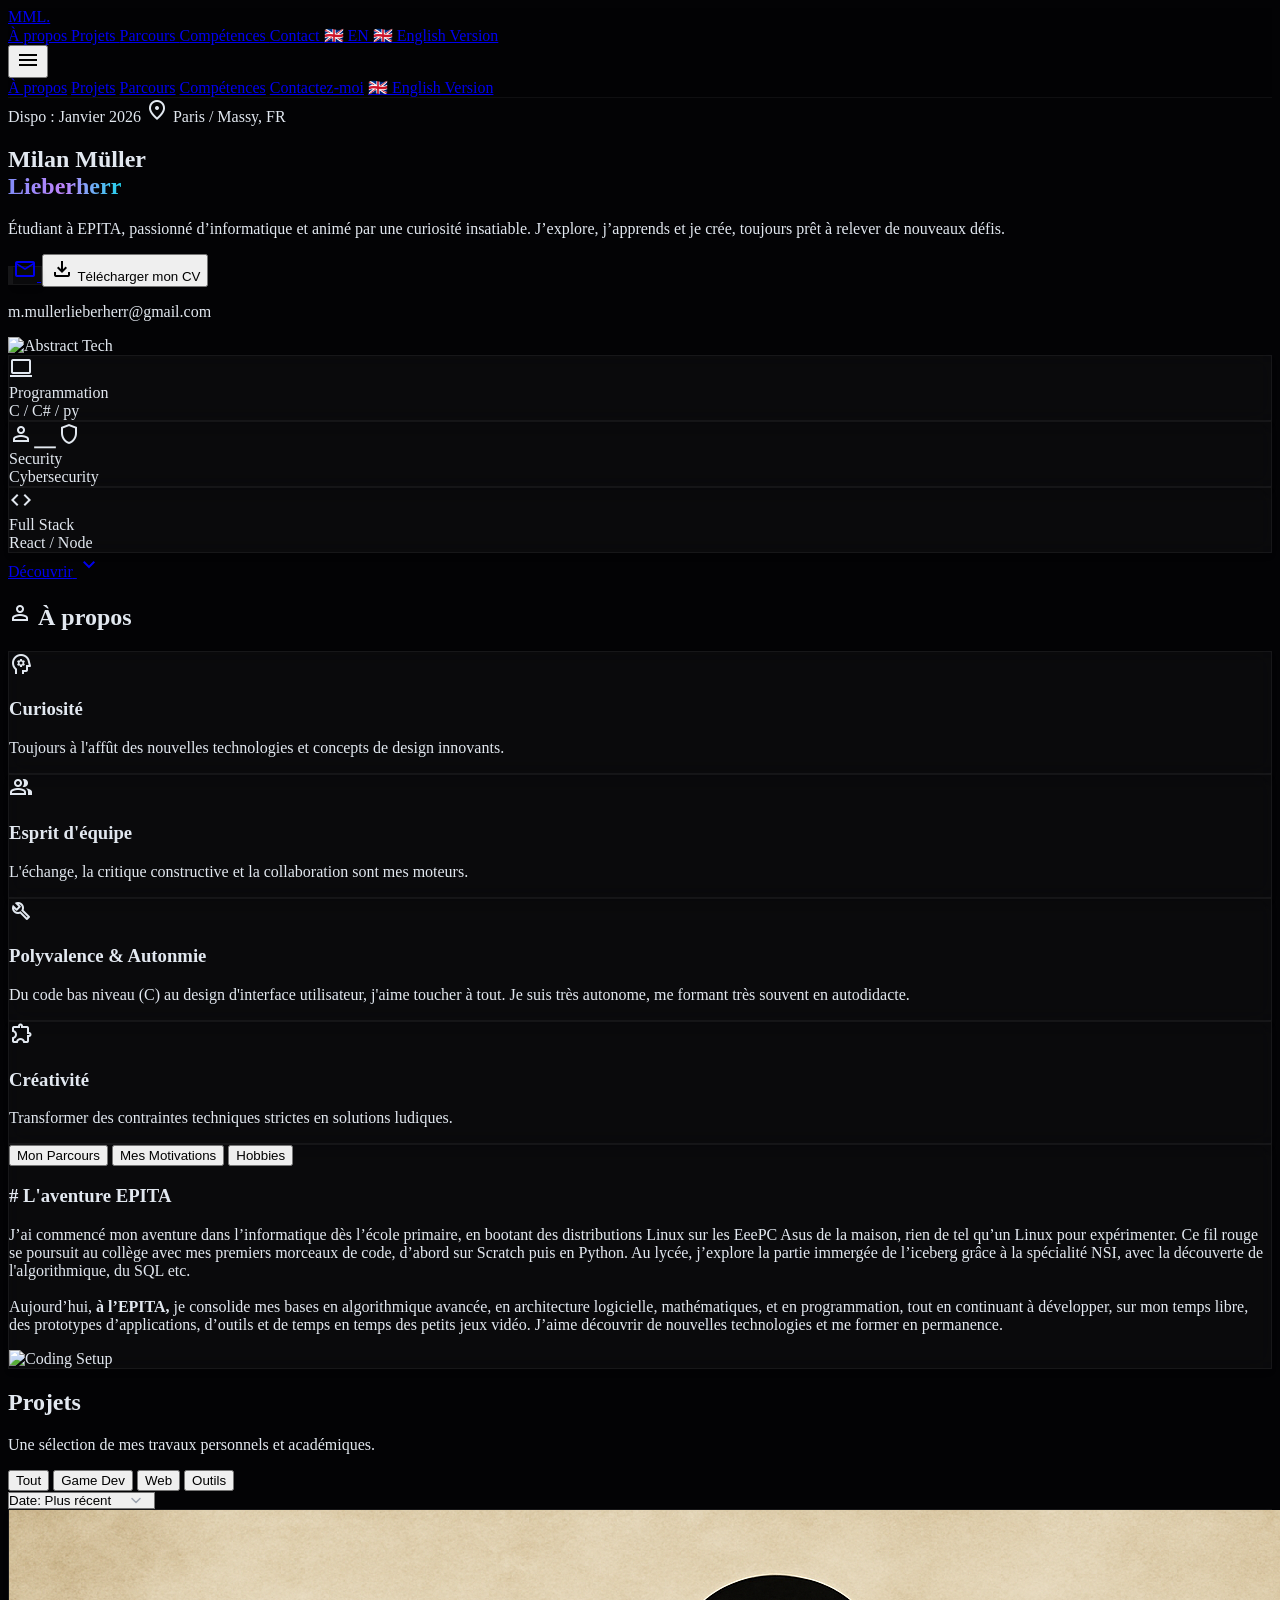
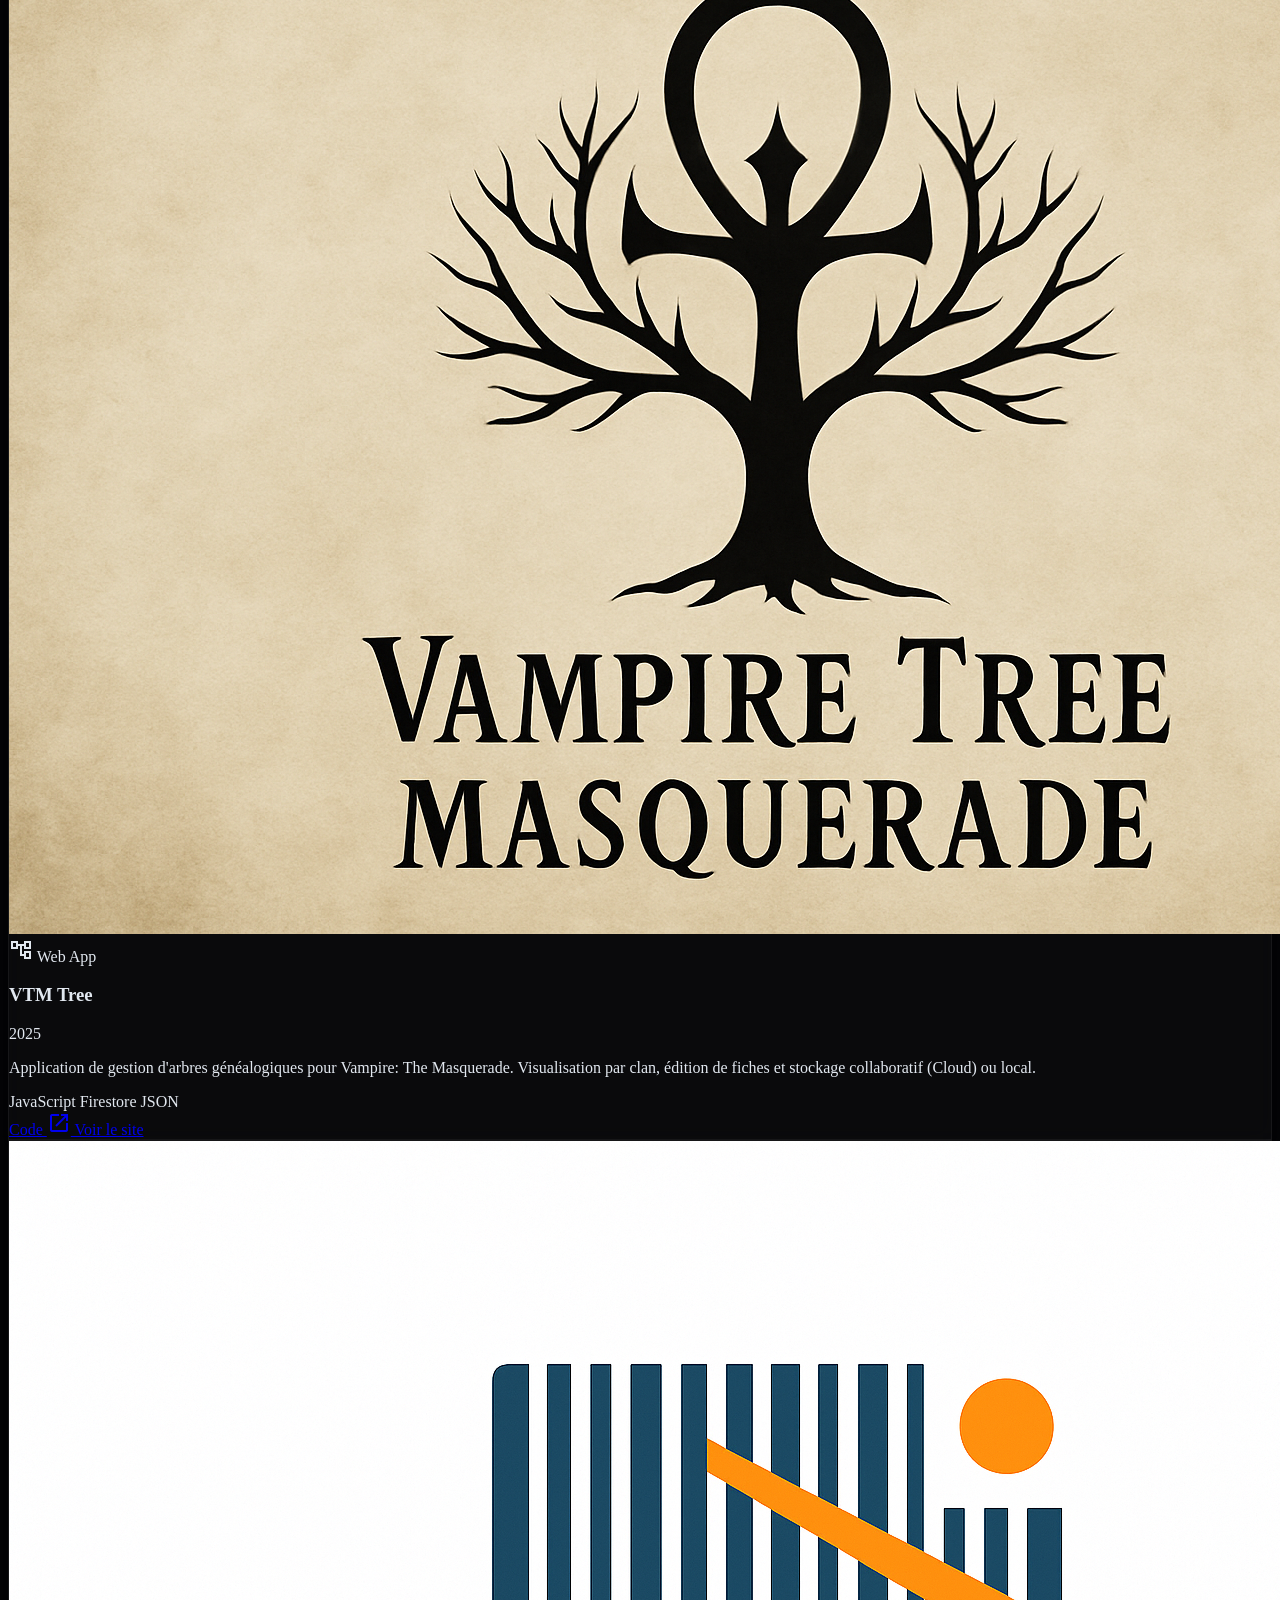
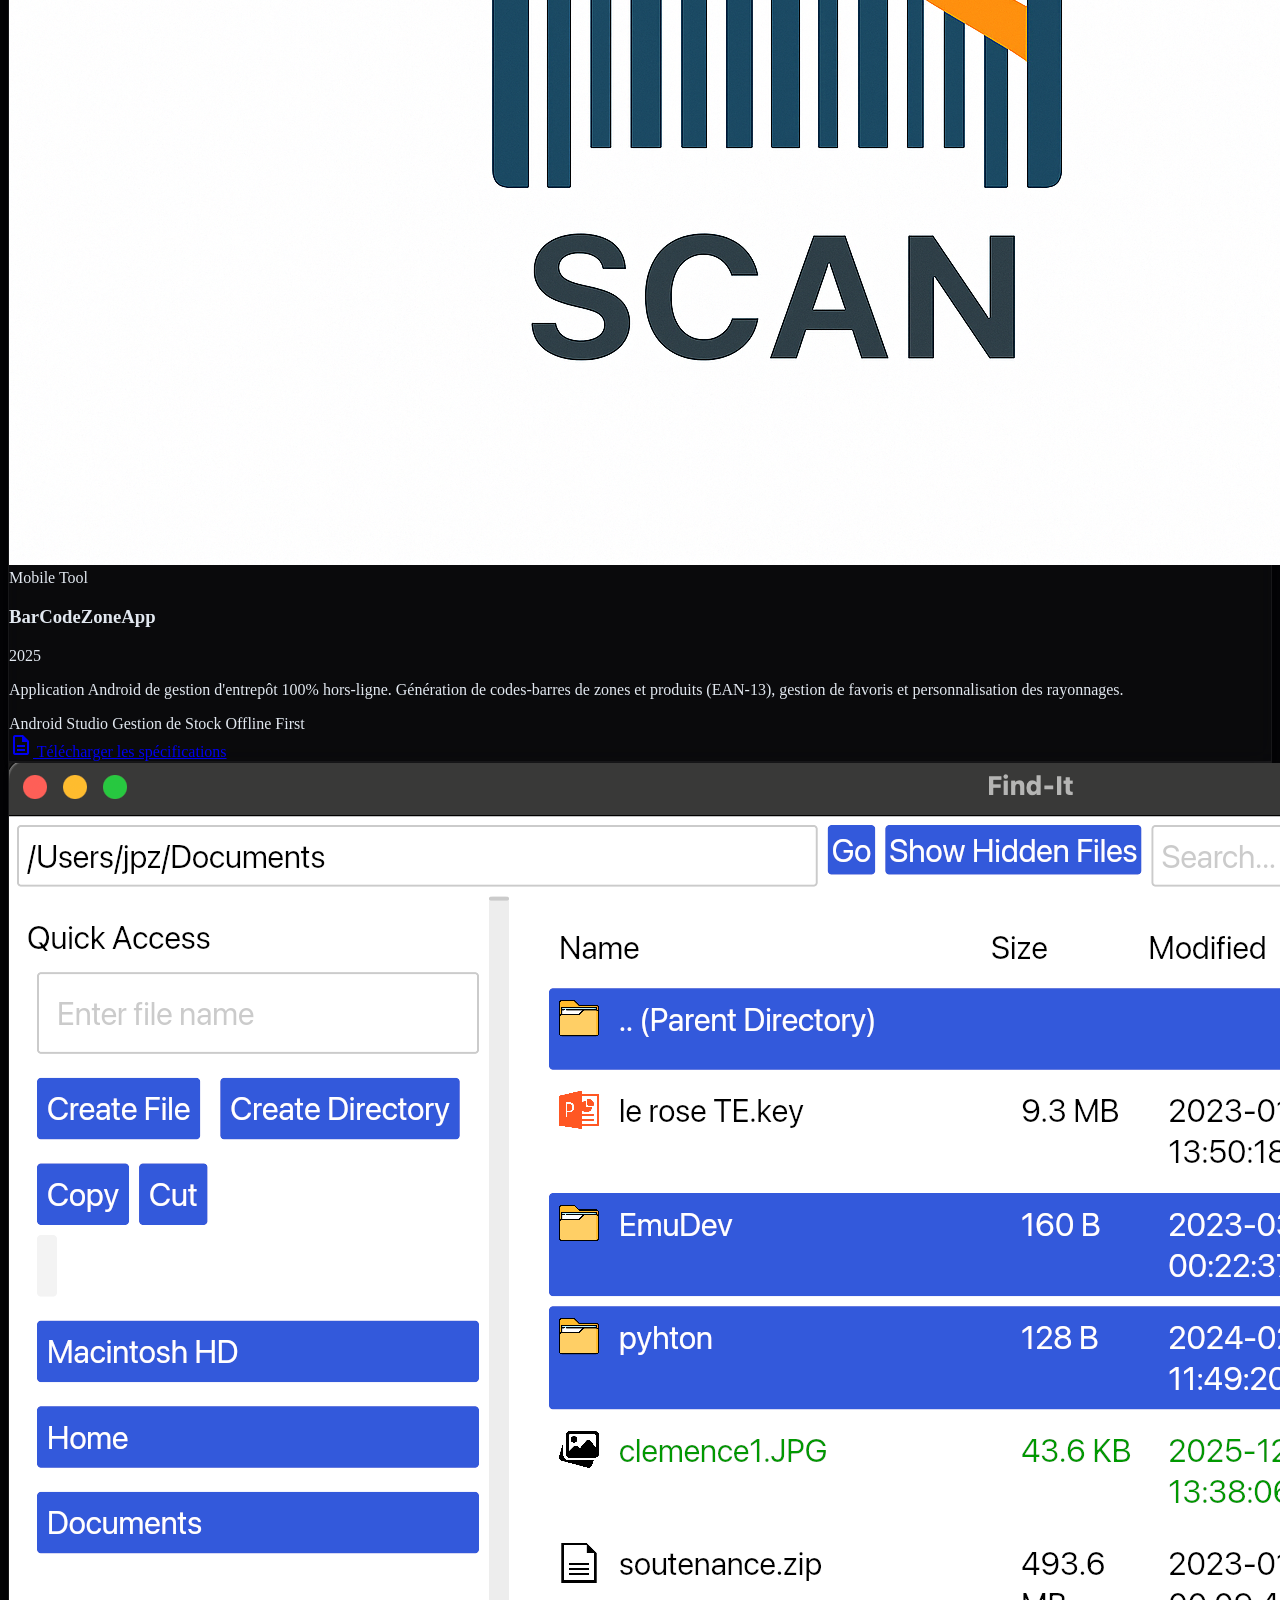
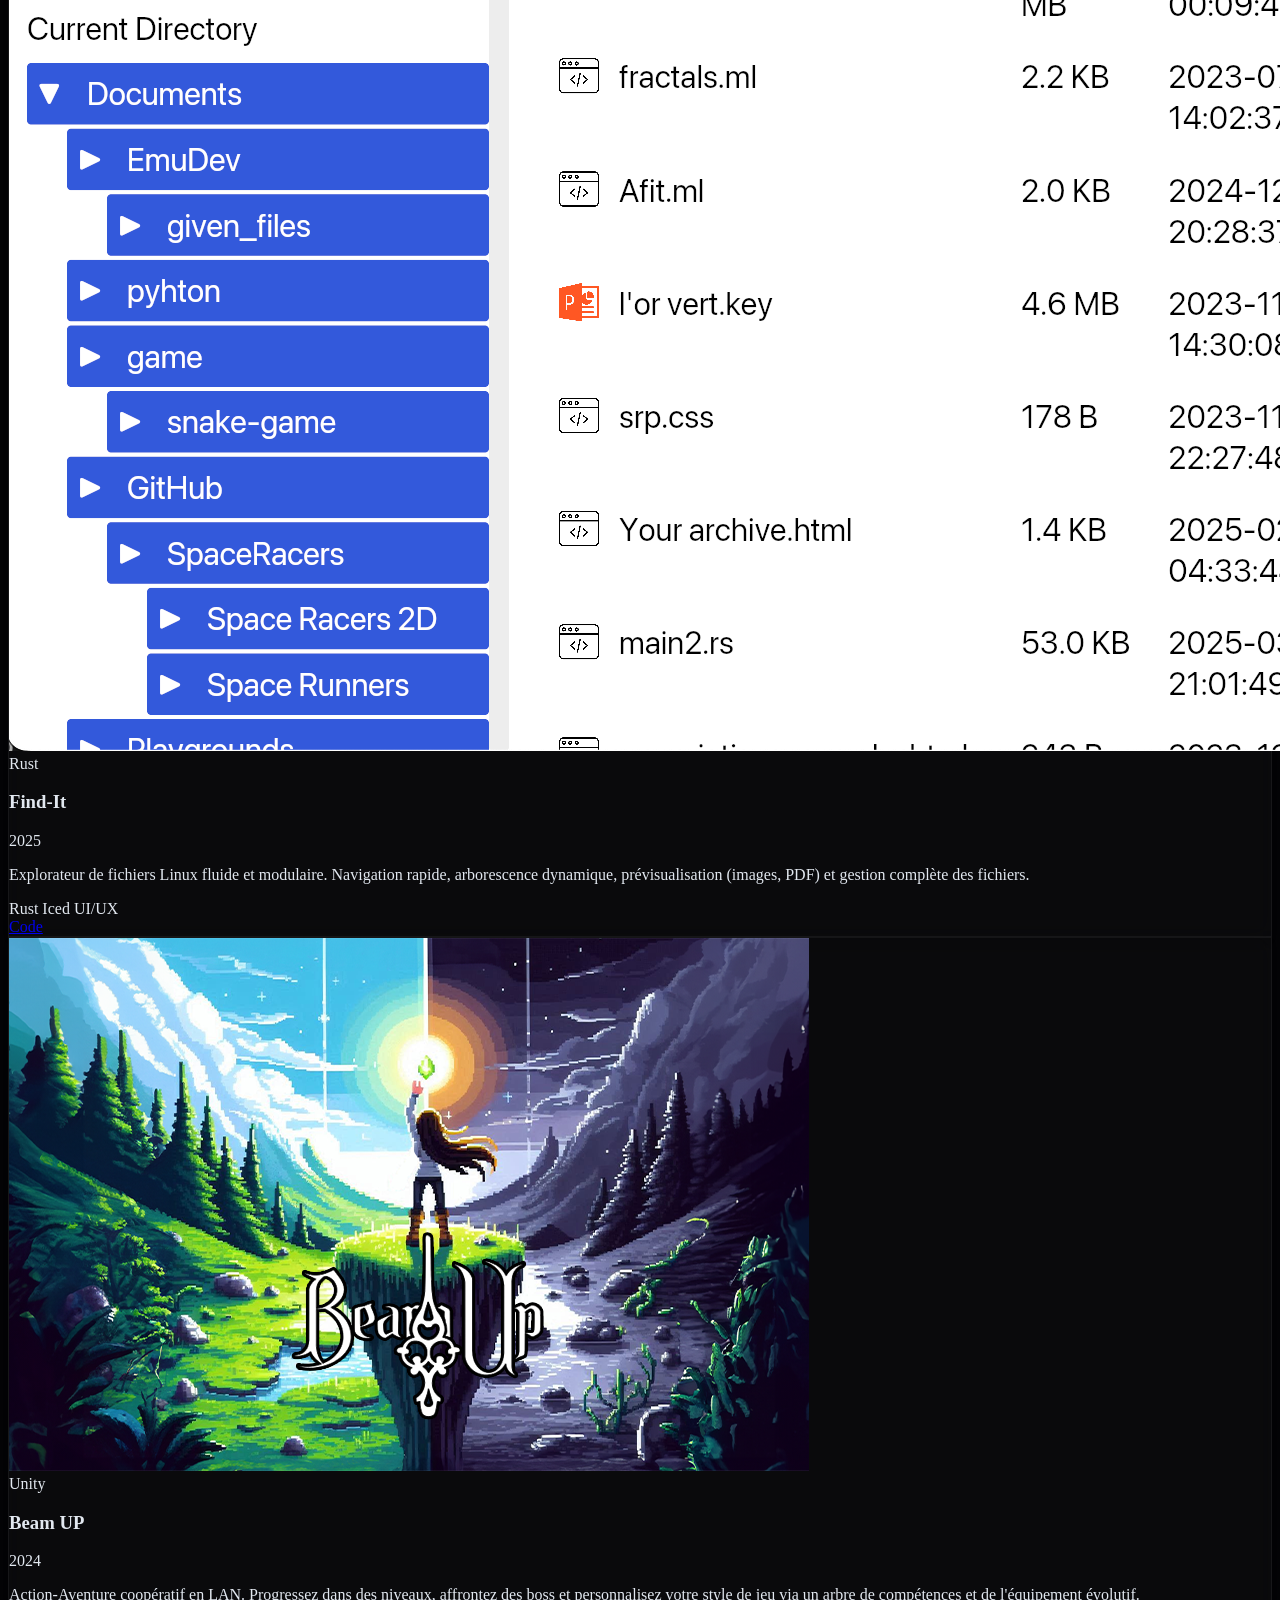
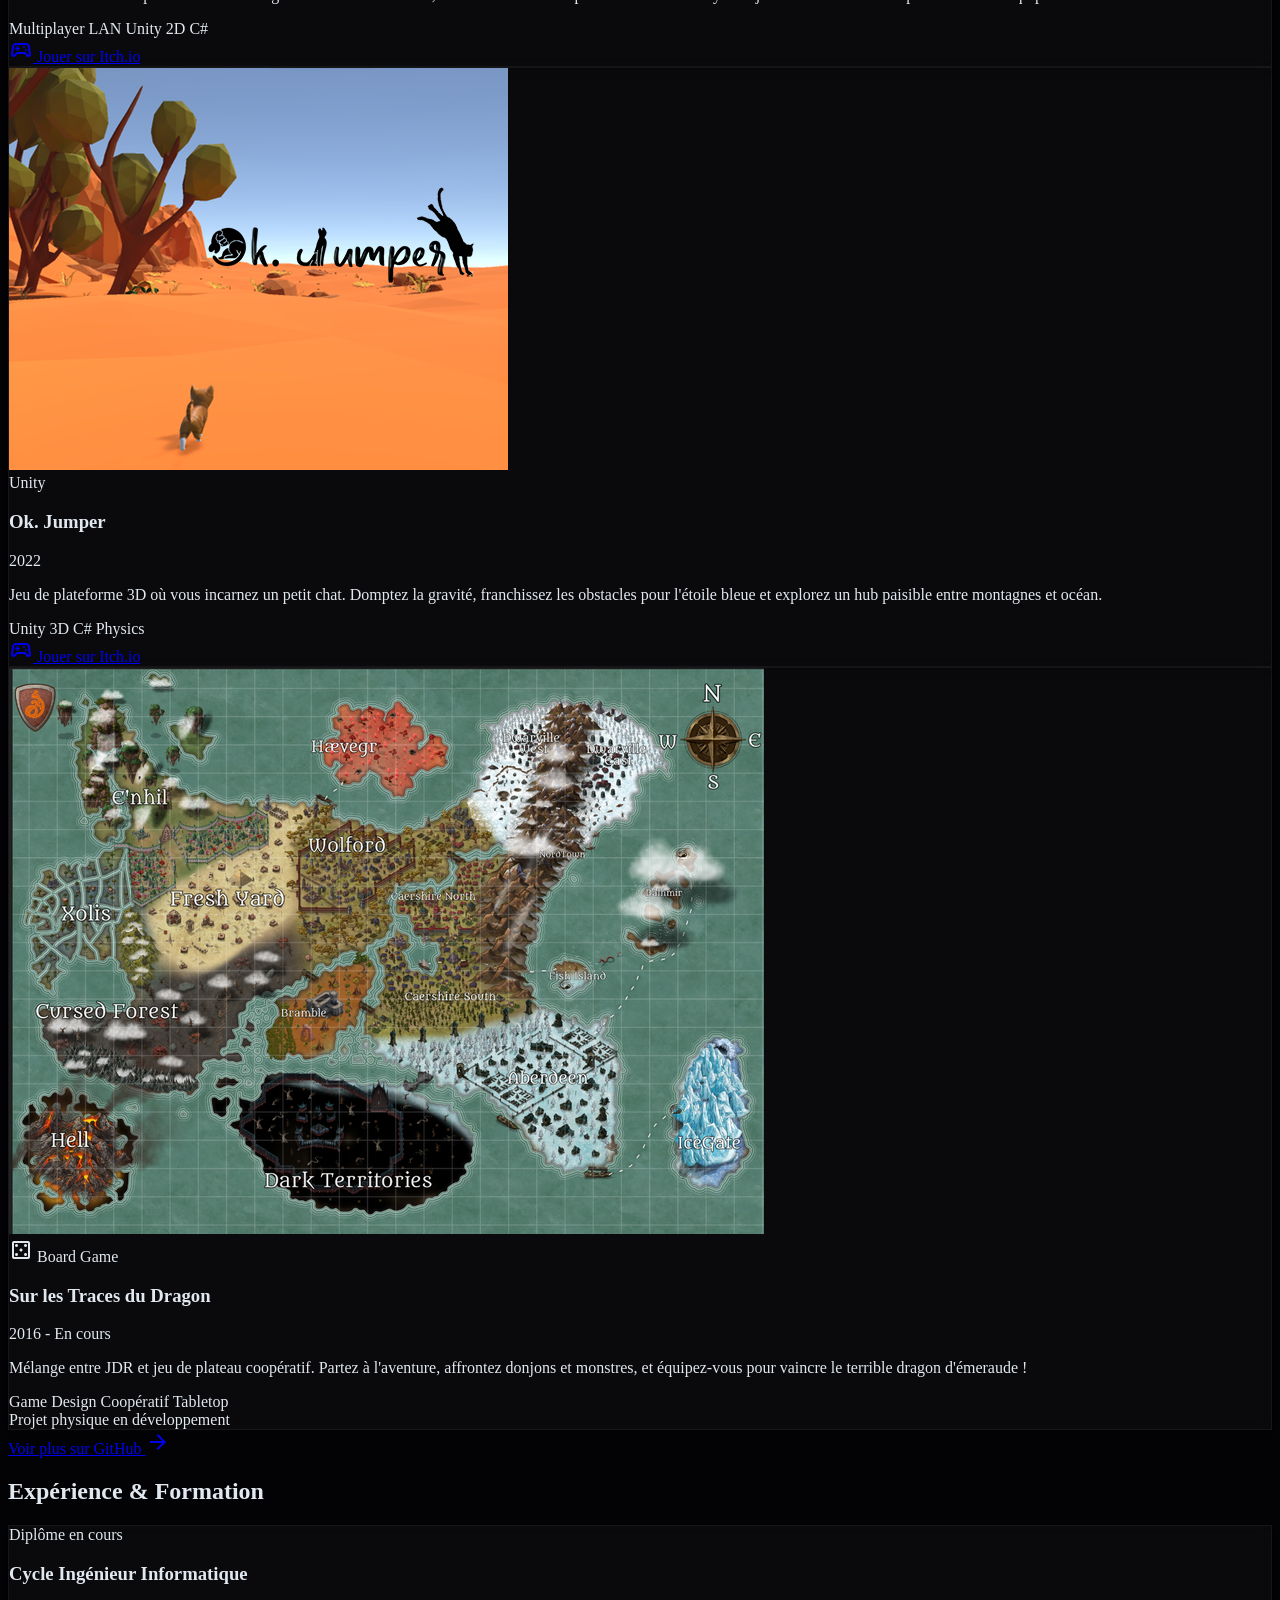
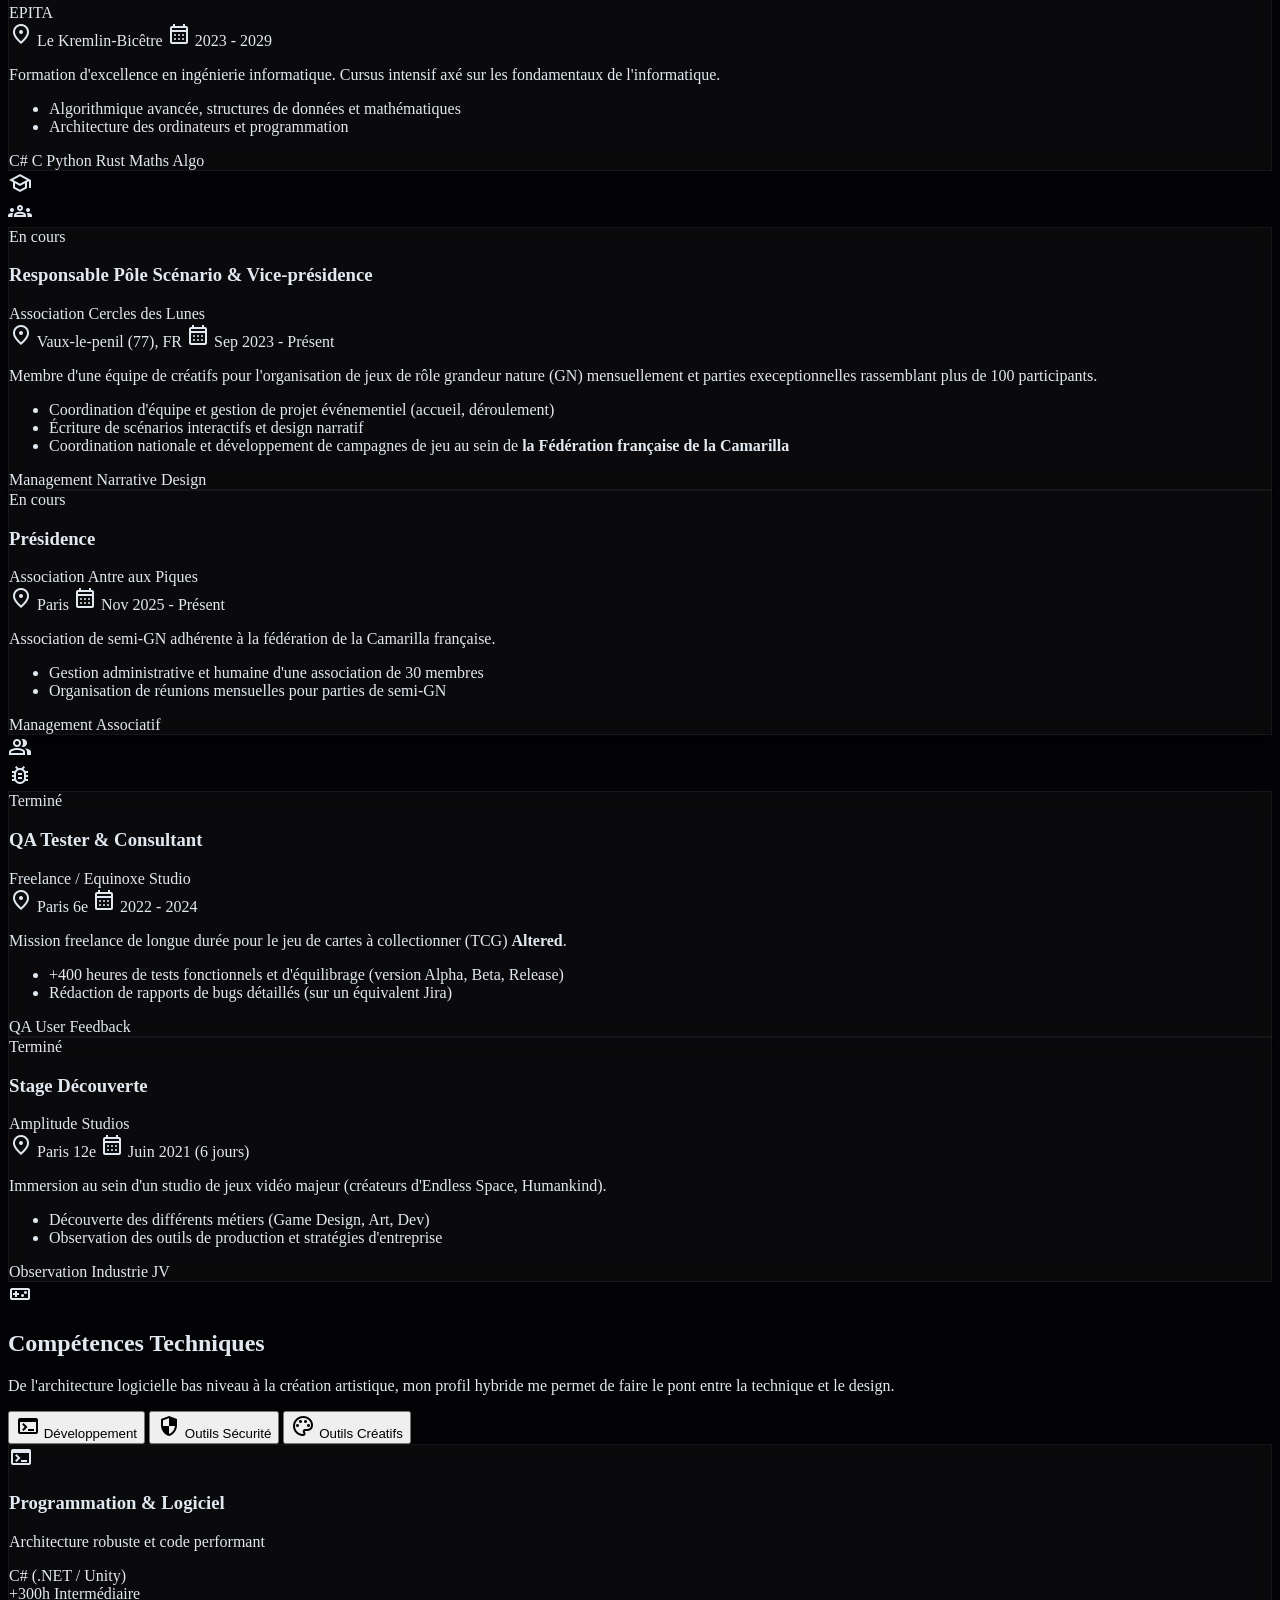
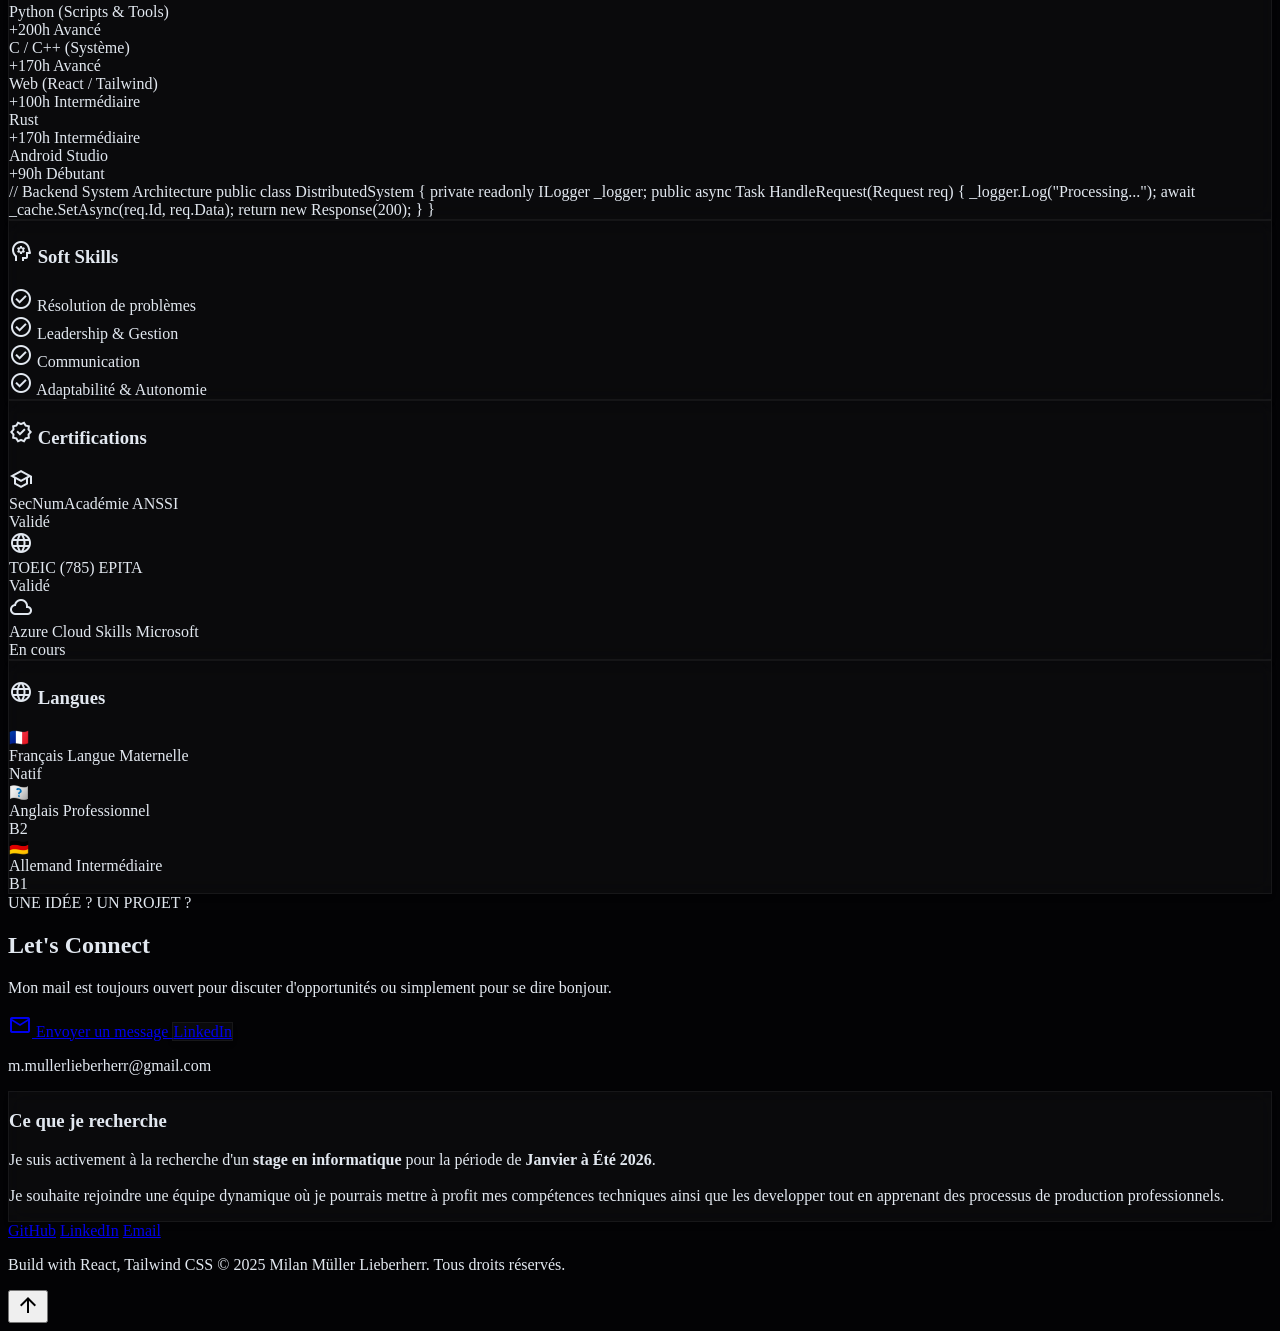
==== commit a4530cdc: "fixing bug" ====
--- a/index.html
+++ b/index.html
@@ -175,12 +175,19 @@
                 <a href="#contact" class="px-5 py-2.5 rounded-full bg-white/5 hover:bg-white/10 text-white transition-all border border-white/5 hover:border-primary/30">
                     Contact
                 </a>
+                <a href="index_en.html" class="flex items-center gap-2 px-3 py-1.5 rounded-lg bg-white/5 hover:bg-white/10 text-xs font-bold transition-all border border-white/5">
+                <span class="text-base">🇬🇧</span> EN
+                </a>
+                <a href="index_en.html" class="md:hidden text-lg text-gray-300 hover:text-primary py-2 flex items-center gap-2">
+                <span>🇬🇧</span> English Version
+                </a>
             </div>
 
             <!-- Mobile Menu Button -->
             <button id="mobile-menu-btn" class="md:hidden text-white p-2 rounded-lg hover:bg-white/10 transition-colors">
                 <span class="material-symbols-outlined">menu</span>
             </button>
+            
         </div>
 
         <!-- Mobile Menu -->
@@ -190,6 +197,9 @@
             <a href="#experience" class="text-lg text-gray-300 hover:text-primary py-2 border-b border-white/5">Parcours</a>
             <a href="#skills" class="text-lg text-gray-300 hover:text-primary py-2 border-b border-white/5">Compétences</a>
             <a href="#contact" class="text-lg text-primary font-bold py-2">Contactez-moi</a>
+            <a href="index_en.html" class="text-lg text-gray-300 hover:text-primary py-2 flex items-center gap-2">
+                <span>🇬🇧</span> English Version
+            </a>
         </div>
     </nav>
 
@@ -561,7 +571,7 @@
                             <span class="text-[10px] px-2 py-1 rounded bg-white/5 border border-white/5 text-gray-300">UI/UX</span>
                         </div>
                         <div class="flex items-center gap-3 pt-4 border-t border-white/5">
-                            <a href="#" class="flex items-center gap-2 text-xs font-bold text-gray-300 hover:text-white transition-colors">
+                            <a href="https://github.com/LordJpz18/projets4-rust-finder" class="flex items-center gap-2 text-xs font-bold text-gray-300 hover:text-white transition-colors">
                                 <i class="devicon-github-original"></i> Code
                             </a>
                         </div>
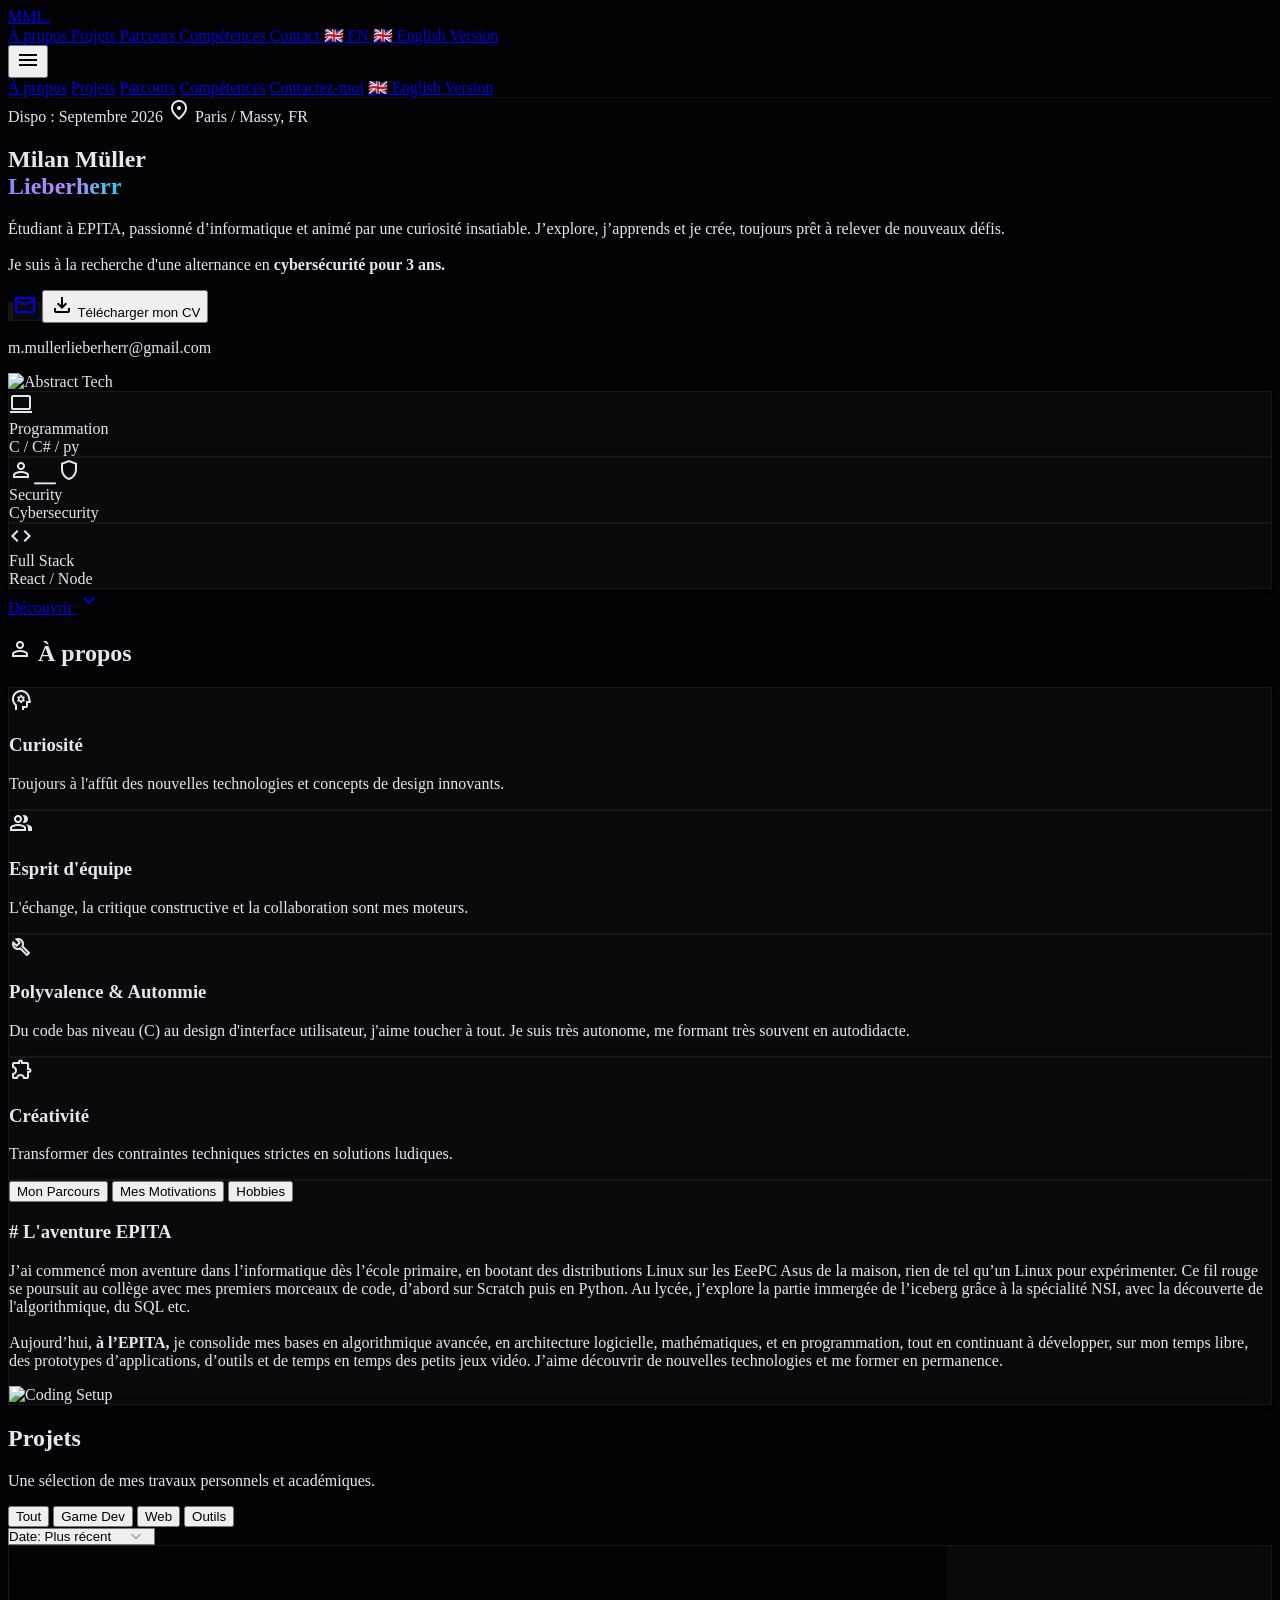
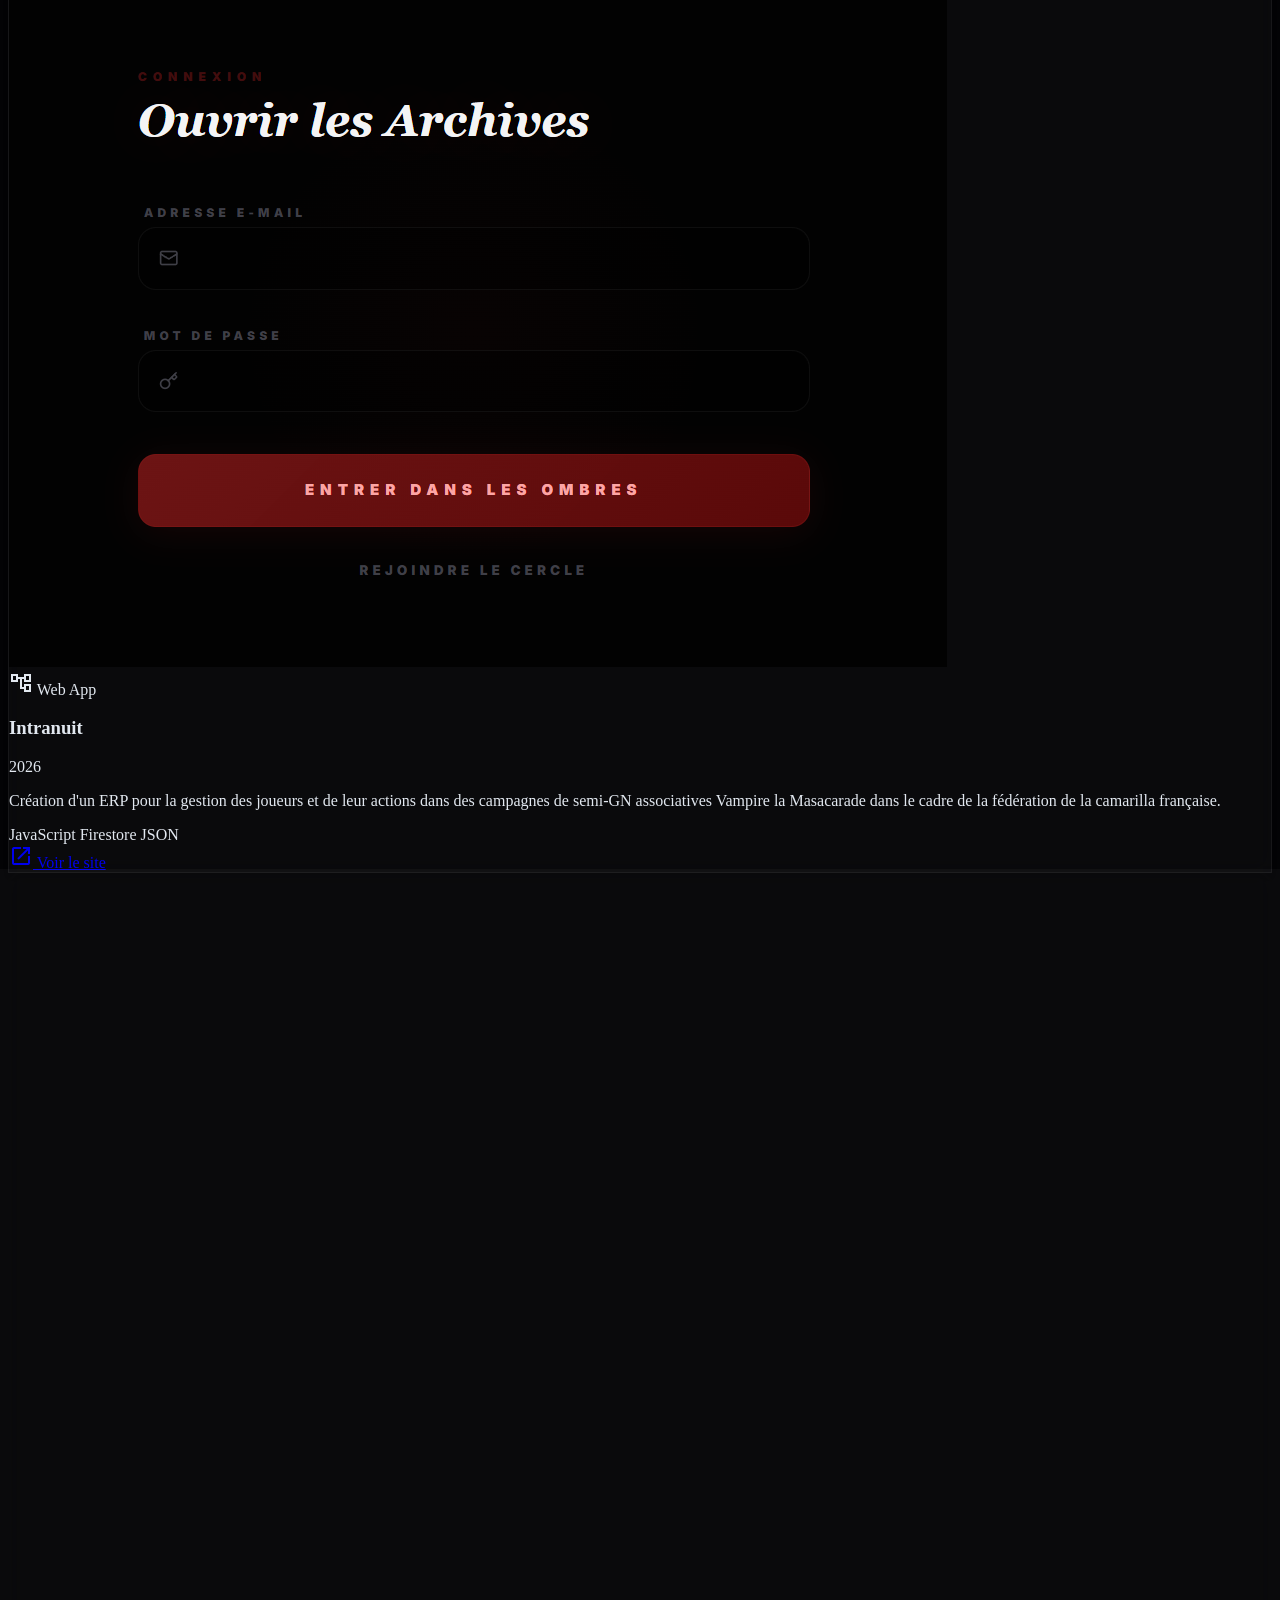
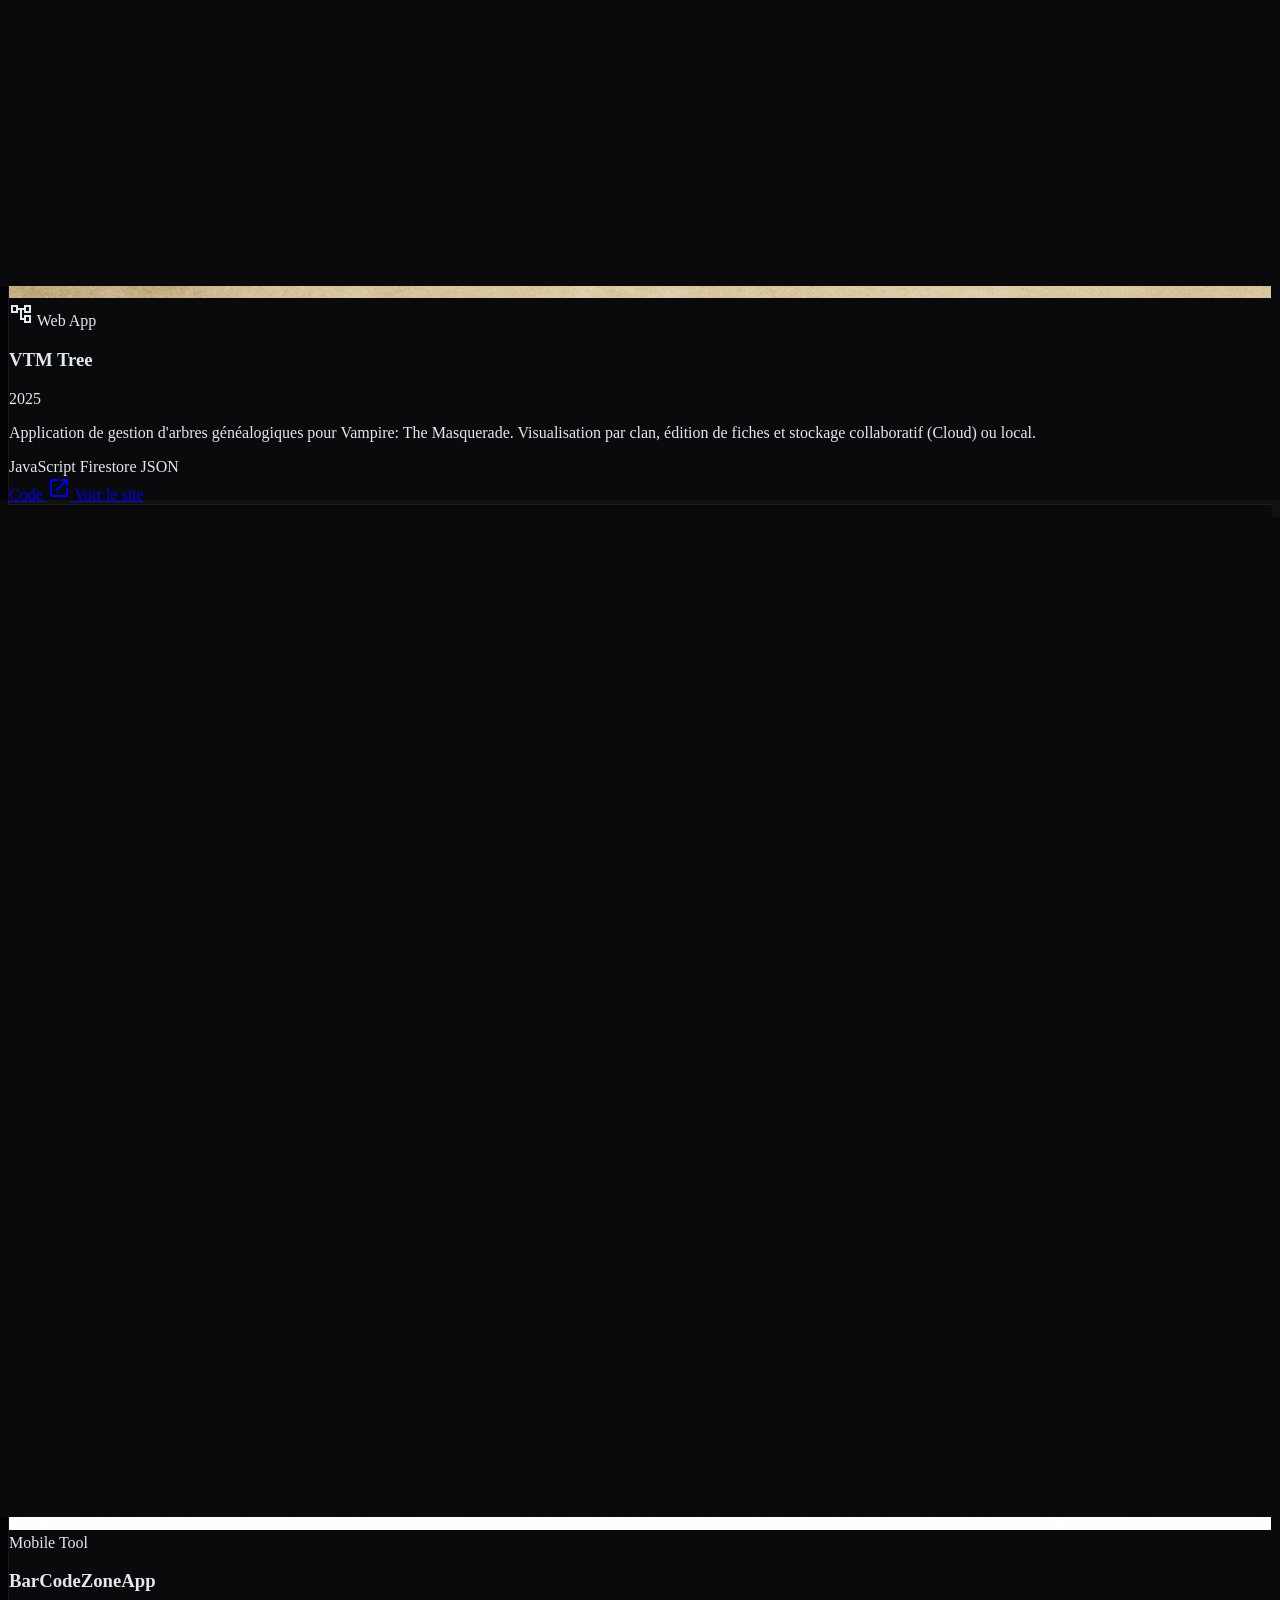
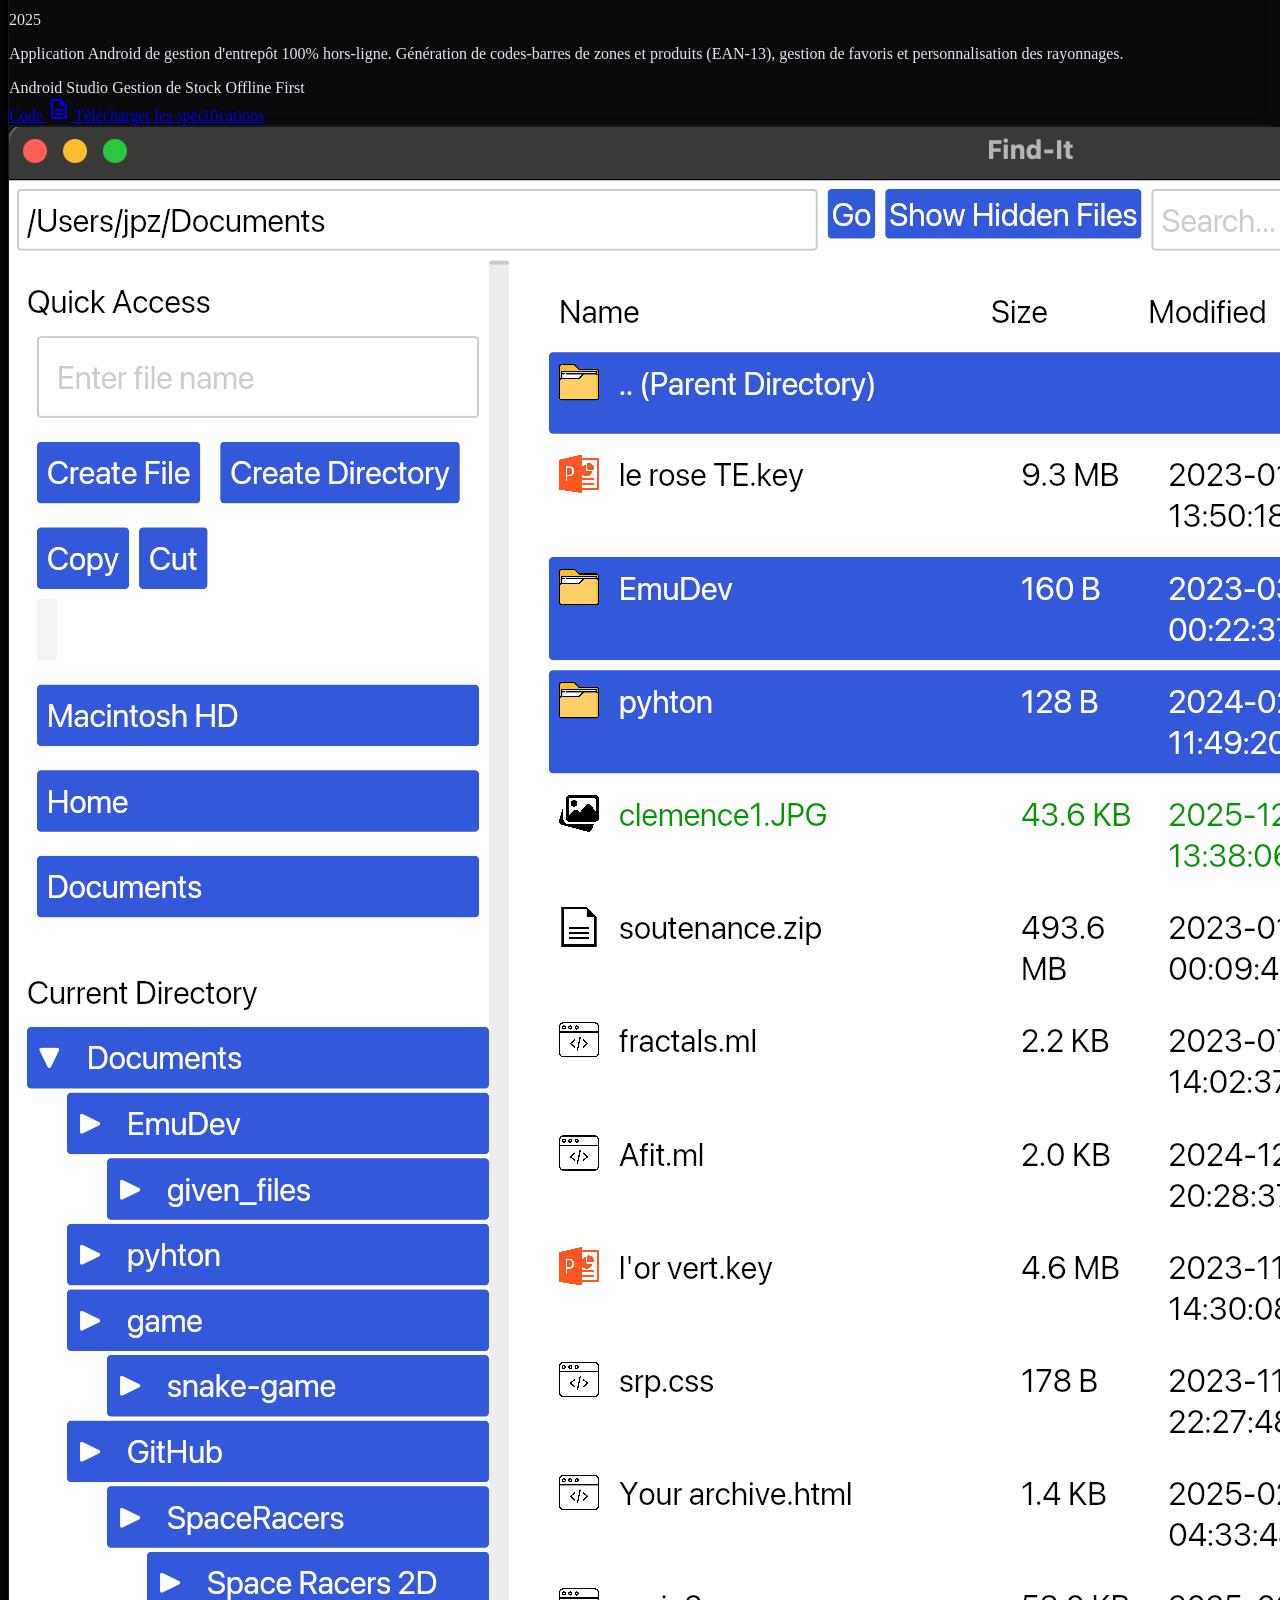
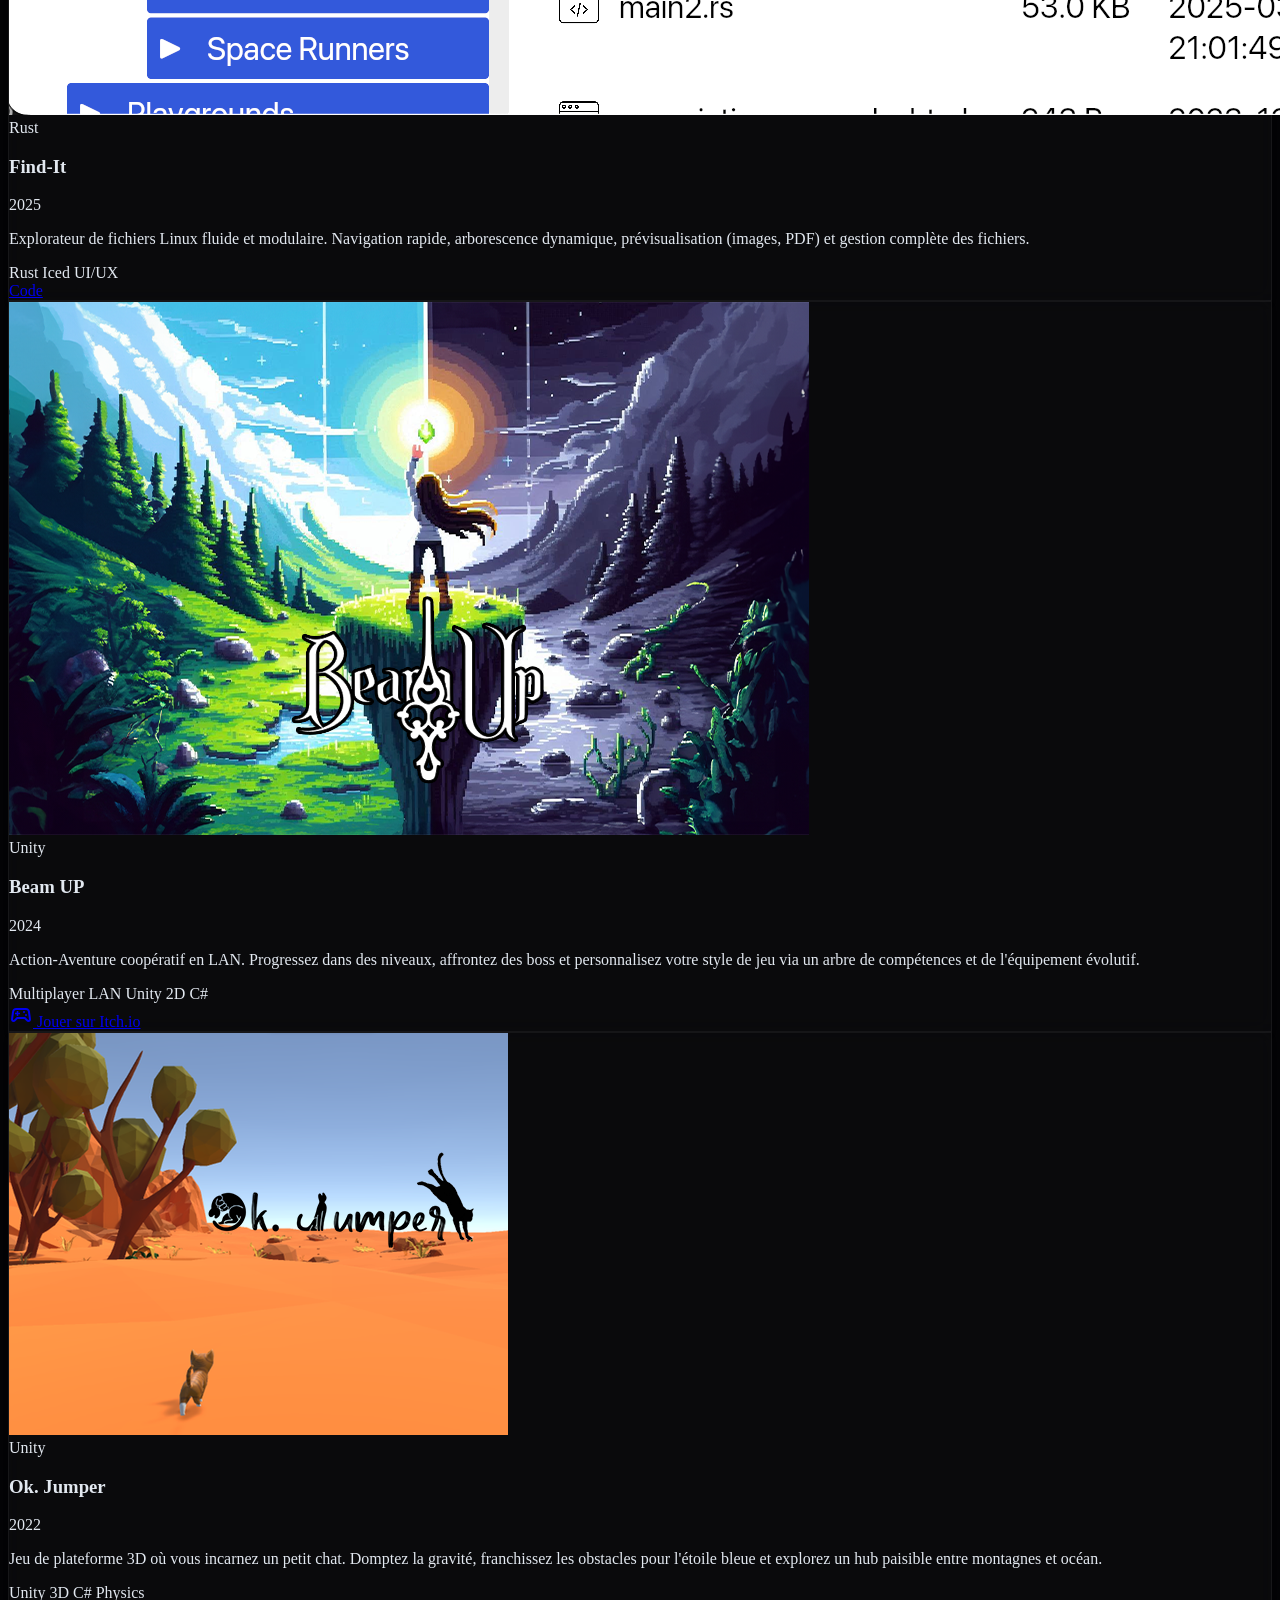
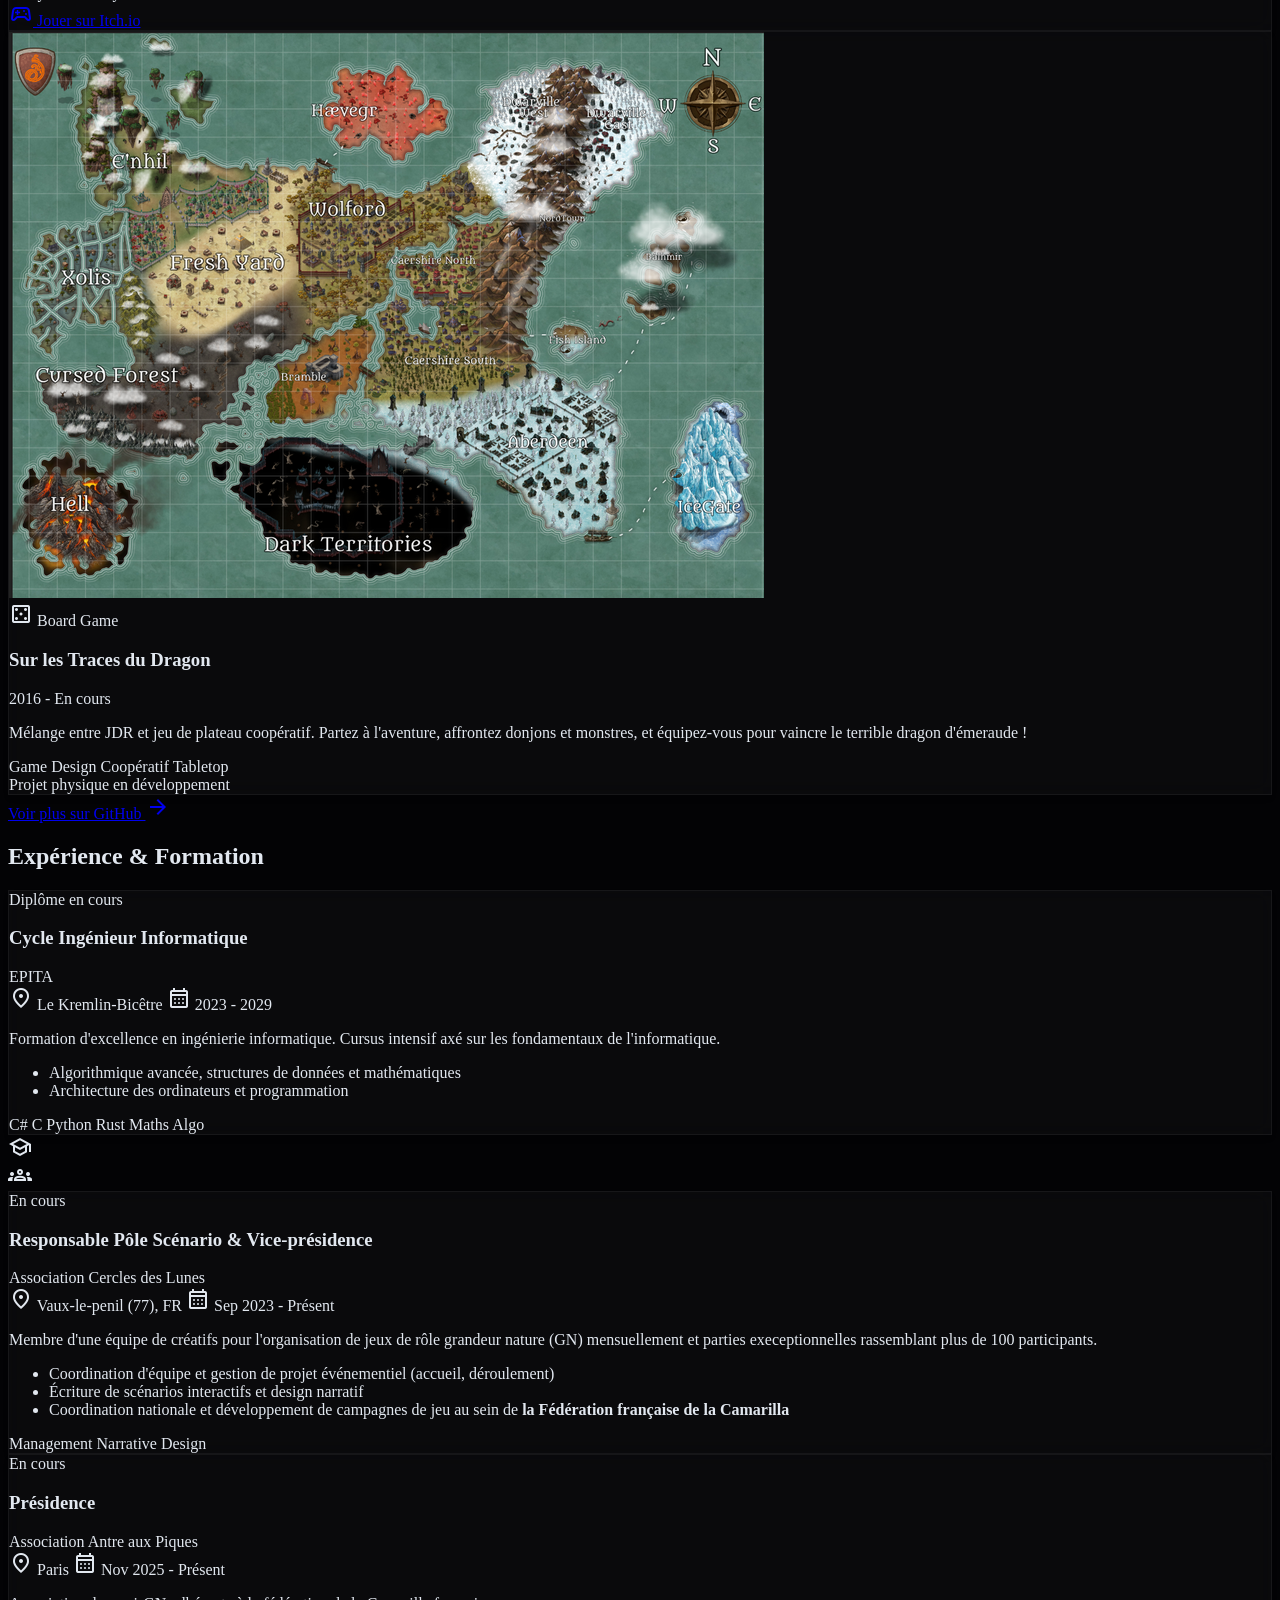
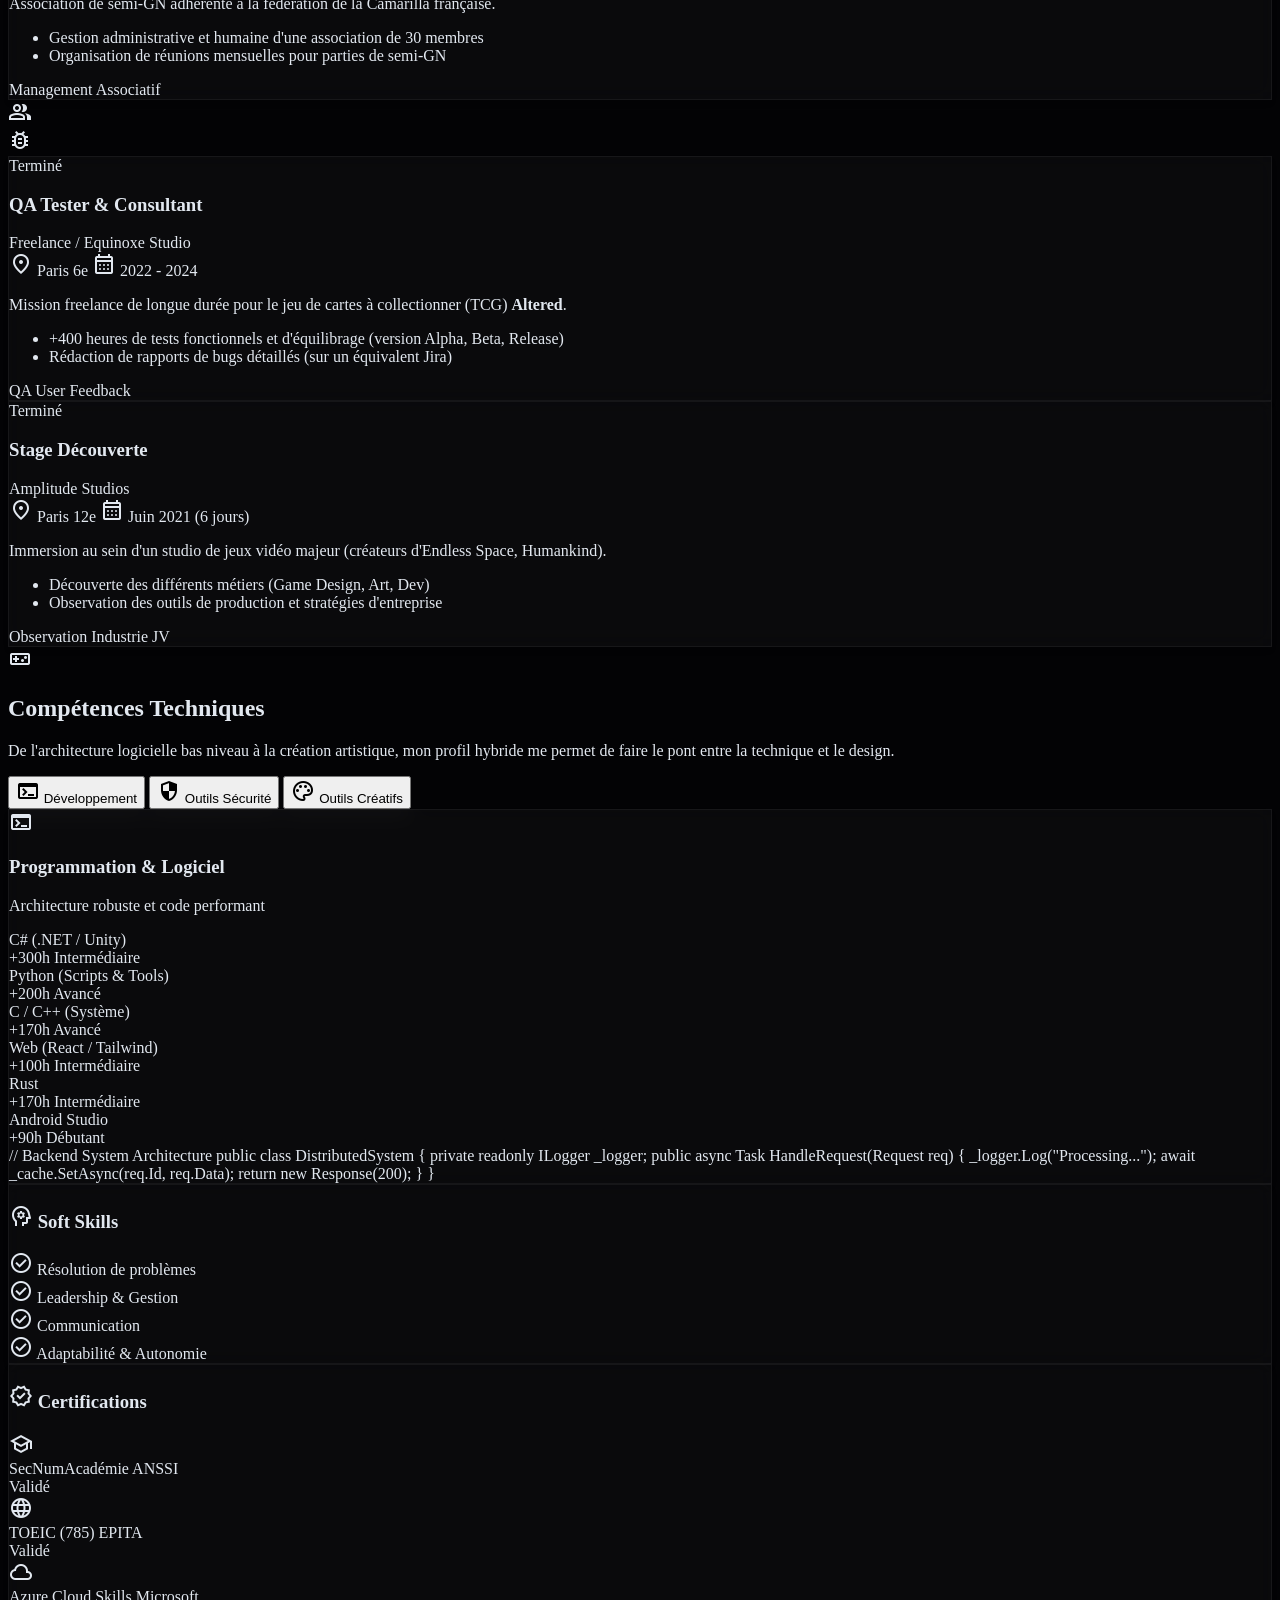
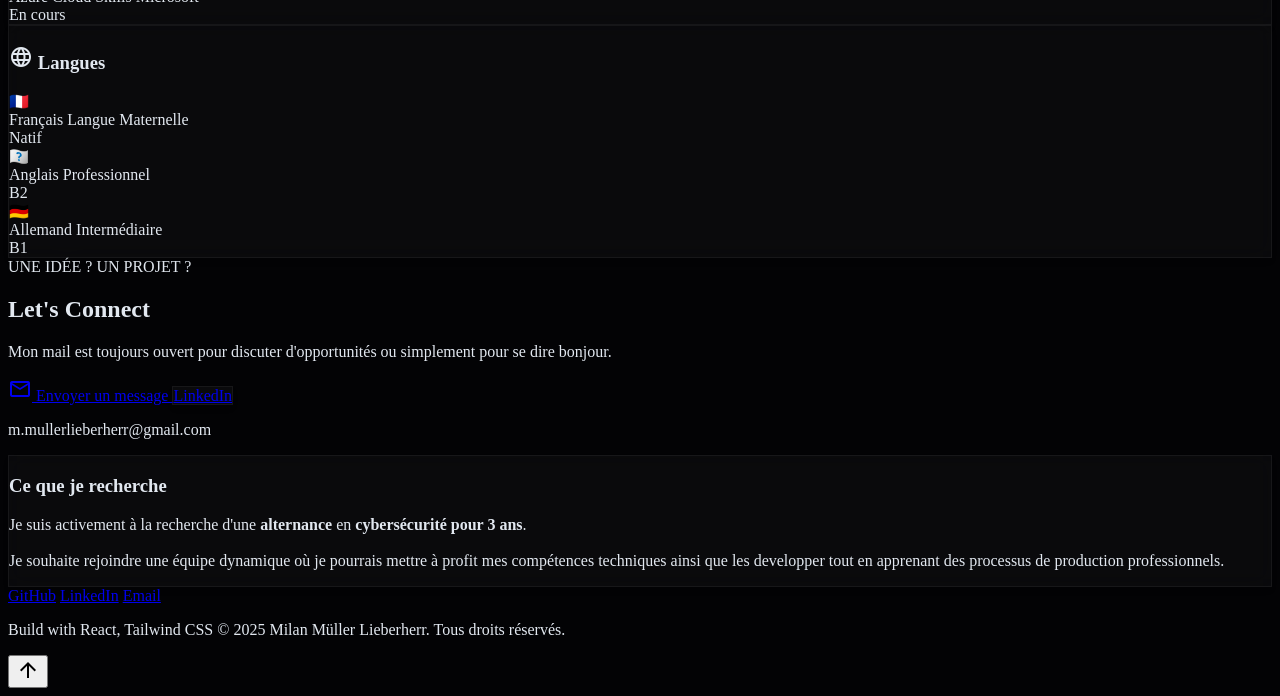
==== commit 1e95ba25: "maj a alternance." ====
--- a/index.html
+++ b/index.html
@@ -217,7 +217,7 @@
                     <div class="inline-flex flex-wrap items-center gap-3">
                         <span class="px-3 py-1 rounded-full bg-green-500/10 border border-green-500/20 text-green-400 text-xs font-semibold uppercase tracking-wider flex items-center gap-2 shadow-lg shadow-green-900/20">
                             <span class="w-2 h-2 rounded-full bg-green-500 animate-pulse"></span>
-                            Dispo : Janvier 2026
+                            Dispo : Septembre 2026
                         </span>
                         <span class="px-3 py-1 rounded-full bg-white/5 border border-white/10 text-gray-400 text-xs font-semibold uppercase tracking-wider flex items-center gap-2">
                             <span class="material-symbols-outlined text-[14px]">location_on</span>
@@ -231,7 +231,7 @@
                     </h1>
                     
                     <p class="text-gray-400 text-lg max-w-lg leading-relaxed">
-                        Étudiant à EPITA, passionné d’informatique et animé par une curiosité insatiable. J’explore, j’apprends et je crée, toujours prêt à relever de nouveaux défis.                    </p>
+                        Étudiant à EPITA, passionné d’informatique et animé par une curiosité insatiable. J’explore, j’apprends et je crée, toujours prêt à relever de nouveaux défis. <br> <br>Je suis à la recherche d'une alternance en <strong class="text-white border-b-2 border-primary/50">cybersécurité pour 3 ans.</strong>                    </p>
                 </div>
 
                 <!-- Hero Icons & Actions -->
@@ -470,6 +470,41 @@
 
             <!-- Projects Grid -->
             <div id="projects-grid" class="grid md:grid-cols-2 lg:grid-cols-3 gap-8">
+                <!-- Project 1: Intanuit -->
+                <div class="project-card glass rounded-xl overflow-hidden group hover:border-red-500/50 transition-all duration-300 flex flex-col hover:shadow-2xl hover:shadow-red-900/20 hover:-translate-y-2" data-category="web" data-year="2026">
+                    <div class="relative h-56 overflow-hidden">
+                        <div class="absolute inset-0 bg-black/20 group-hover:bg-transparent transition-colors z-10"></div>
+                        
+                        <img src="Img/intranuit.png" alt="Intranuit" class="w-full h-full object-cover group-hover:scale-110 transition-transform duration-700">
+
+                        
+                        <div class="absolute top-3 right-3 z-20 bg-black/70 backdrop-blur px-2 py-1 rounded border border-white/10 flex items-center gap-1">
+                            <span class="material-symbols-outlined text-xs text-red-500">account_tree</span>
+                            <span class="text-[10px] text-white font-mono uppercase">Web App</span>
+                        </div>
+                    </div>
+                    <div class="p-6 flex-1 flex flex-col bg-gradient-to-b from-transparent to-black/40">
+                        <div class="flex justify-between items-start mb-2 gap-2">
+                            <h3 class="text-xl font-bold text-white group-hover:text-red-500 transition-colors">Intranuit</h3>
+                            <span class="text-[10px] text-gray-400 font-mono border border-white/10 px-2 py-1 rounded bg-white/5 whitespace-nowrap">2026</span>
+                        </div>
+                        
+                        <p class="text-sm text-gray-400 mb-6 flex-1 leading-relaxed">
+                            Création d'un ERP pour la gestion des joueurs et de leur actions dans des campagnes de semi-GN associatives Vampire la Masacarade dans le cadre de la fédération de la camarilla française.
+                        </p>
+                        <div class="flex flex-wrap gap-2 mb-6">
+                            <span class="text-[10px] px-2 py-1 rounded bg-white/5 border border-white/5 text-gray-300">JavaScript</span>
+                            <span class="text-[10px] px-2 py-1 rounded bg-white/5 border border-white/5 text-gray-300">Firestore</span>
+                            <span class="text-[10px] px-2 py-1 rounded bg-white/5 border border-white/5 text-gray-300">JSON</span>
+                        </div>
+                        <div class="flex items-center gap-3 pt-4 border-t border-white/5">
+                            
+                            <a href="https://cercledeslunes.com/intranuit" target="_blank" class="flex items-center gap-2 text-xs font-bold text-red-400 hover:text-red-300 transition-colors ml-auto">
+                                <span class="material-symbols-outlined text-base">open_in_new</span> Voir le site
+                            </a>
+                        </div>
+                    </div>
+                </div>
                 <!-- Project 2: VTM Tree  -->
                 <div class="project-card glass rounded-xl overflow-hidden group hover:border-red-500/50 transition-all duration-300 flex flex-col hover:shadow-2xl hover:shadow-red-900/20 hover:-translate-y-2" data-category="web" data-year="2025">
                     <div class="relative h-56 overflow-hidden">
@@ -535,9 +570,13 @@
                             <span class="text-[10px] px-2 py-1 rounded bg-white/5 border border-white/5 text-gray-300">Offline First</span>
                         </div>
                         <div class="flex items-center gap-3 pt-4 border-t border-white/5">
-                            <a href="rsrc/Spécifications BarCodeZoneApp.pdf" download class="flex items-center gap-2 text-xs font-bold text-green-400 hover:text-green-300 transition-colors w-full justify-center">
+                            <a href="https://github.com/Swiiptz/BarCodeZoneApp" target="_blank" class="flex items-center gap-2 text-xs font-bold text-gray-300 hover:text-white transition-colors">
+                                <i class="devicon-github-original"></i> Code
+                            </a>
+                            <a href="rsrc/Spécifications BarCodeZoneApp.pdf" download class="flex items-center gap-2 text-xs font-bold text-green-400 hover:text-green-300 transition-colors w-full justify-end">
                                 <span class="material-symbols-outlined text-base">description</span> Télécharger les spécifications
                             </a>
+                            
                         </div>
                     </div>
                 </div>
@@ -1215,7 +1254,7 @@
                 
                 <h3 class="text-2xl font-bold text-white mb-4 relative z-10">Ce que je recherche</h3>
                 <p class="text-gray-300 leading-relaxed relative z-10 text-lg">
-                    Je suis activement à la recherche d'un <strong>stage en informatique</strong> pour la période de <strong class="text-white border-b-2 border-primary/50">Janvier à Été 2026</strong>. 
+                    Je suis activement à la recherche d'une <strong>alternance</strong> en <strong class="text-white border-b-2 border-primary/50">cybersécurité pour 3 ans</strong>. 
                     <br><br>
                     Je souhaite rejoindre une équipe dynamique où je pourrais mettre à profit mes compétences techniques ainsi que les developper tout en apprenant des processus de production professionnels.
                 </p>
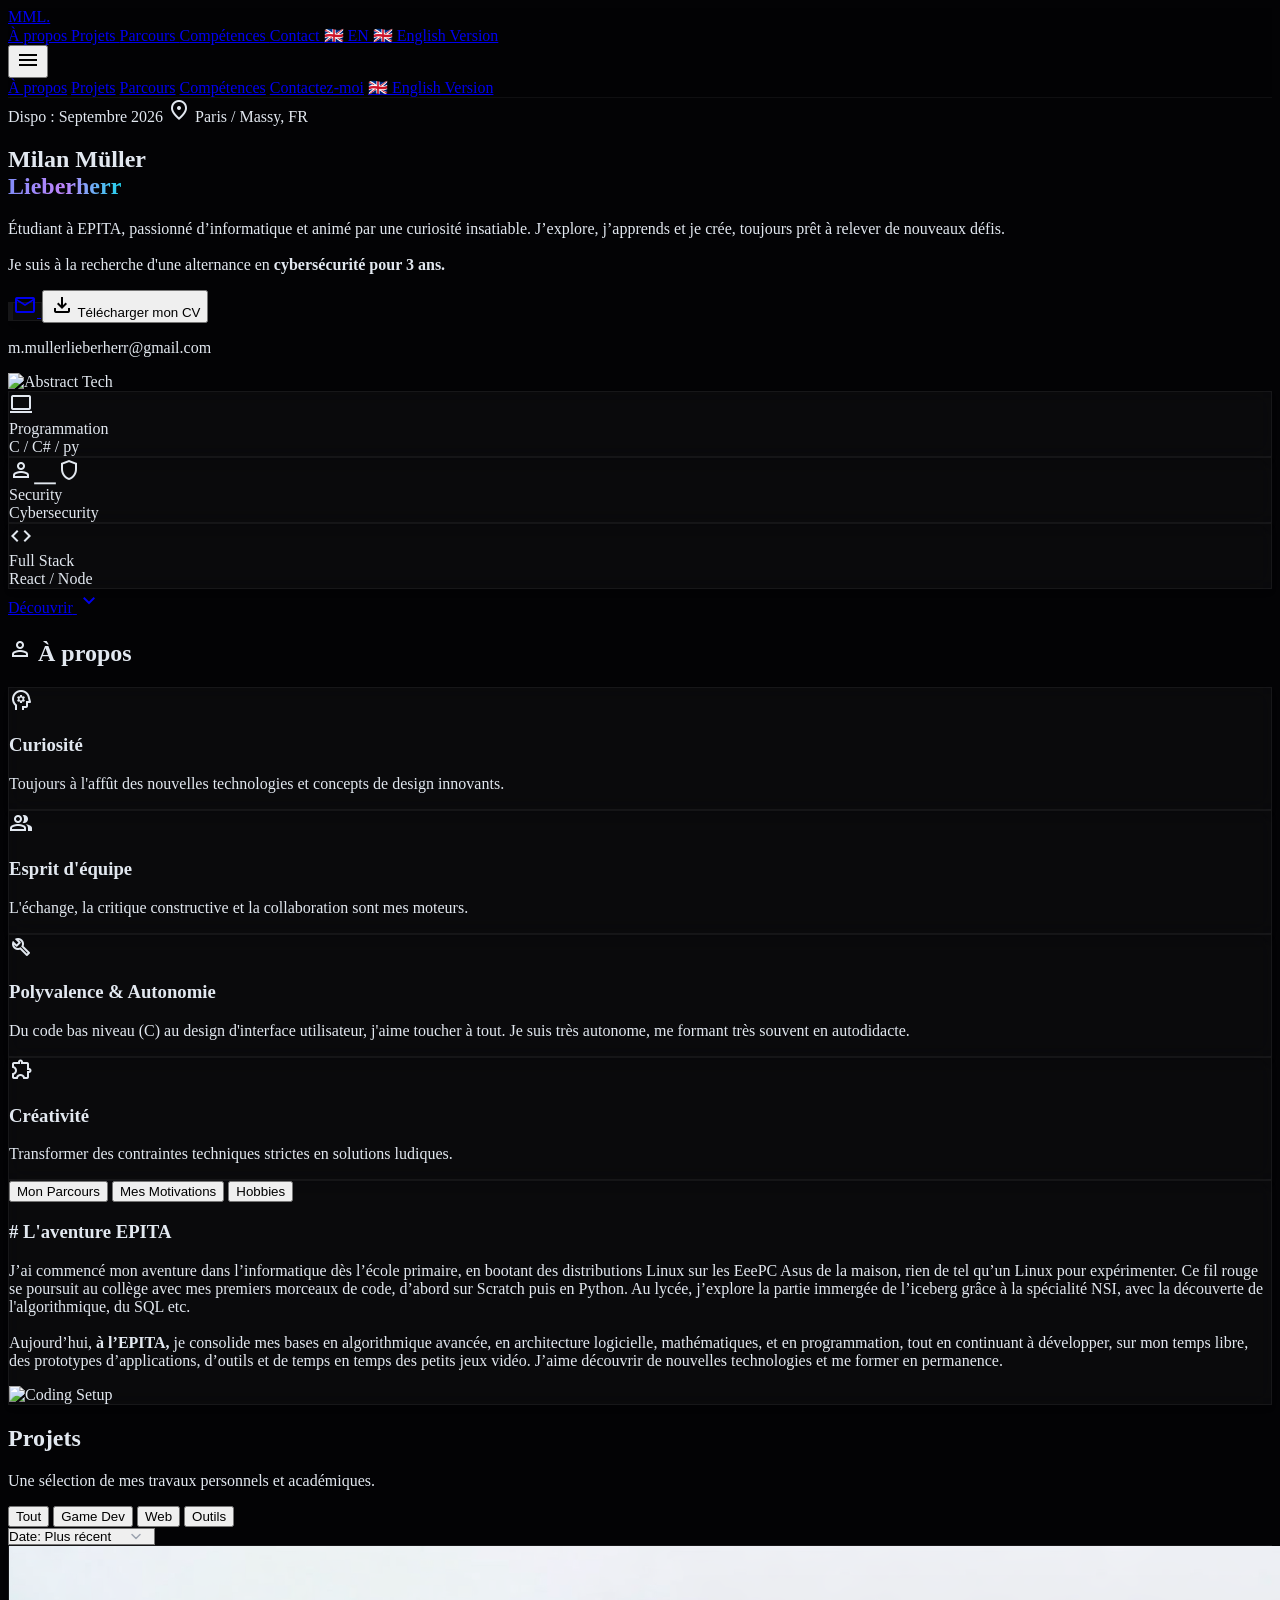
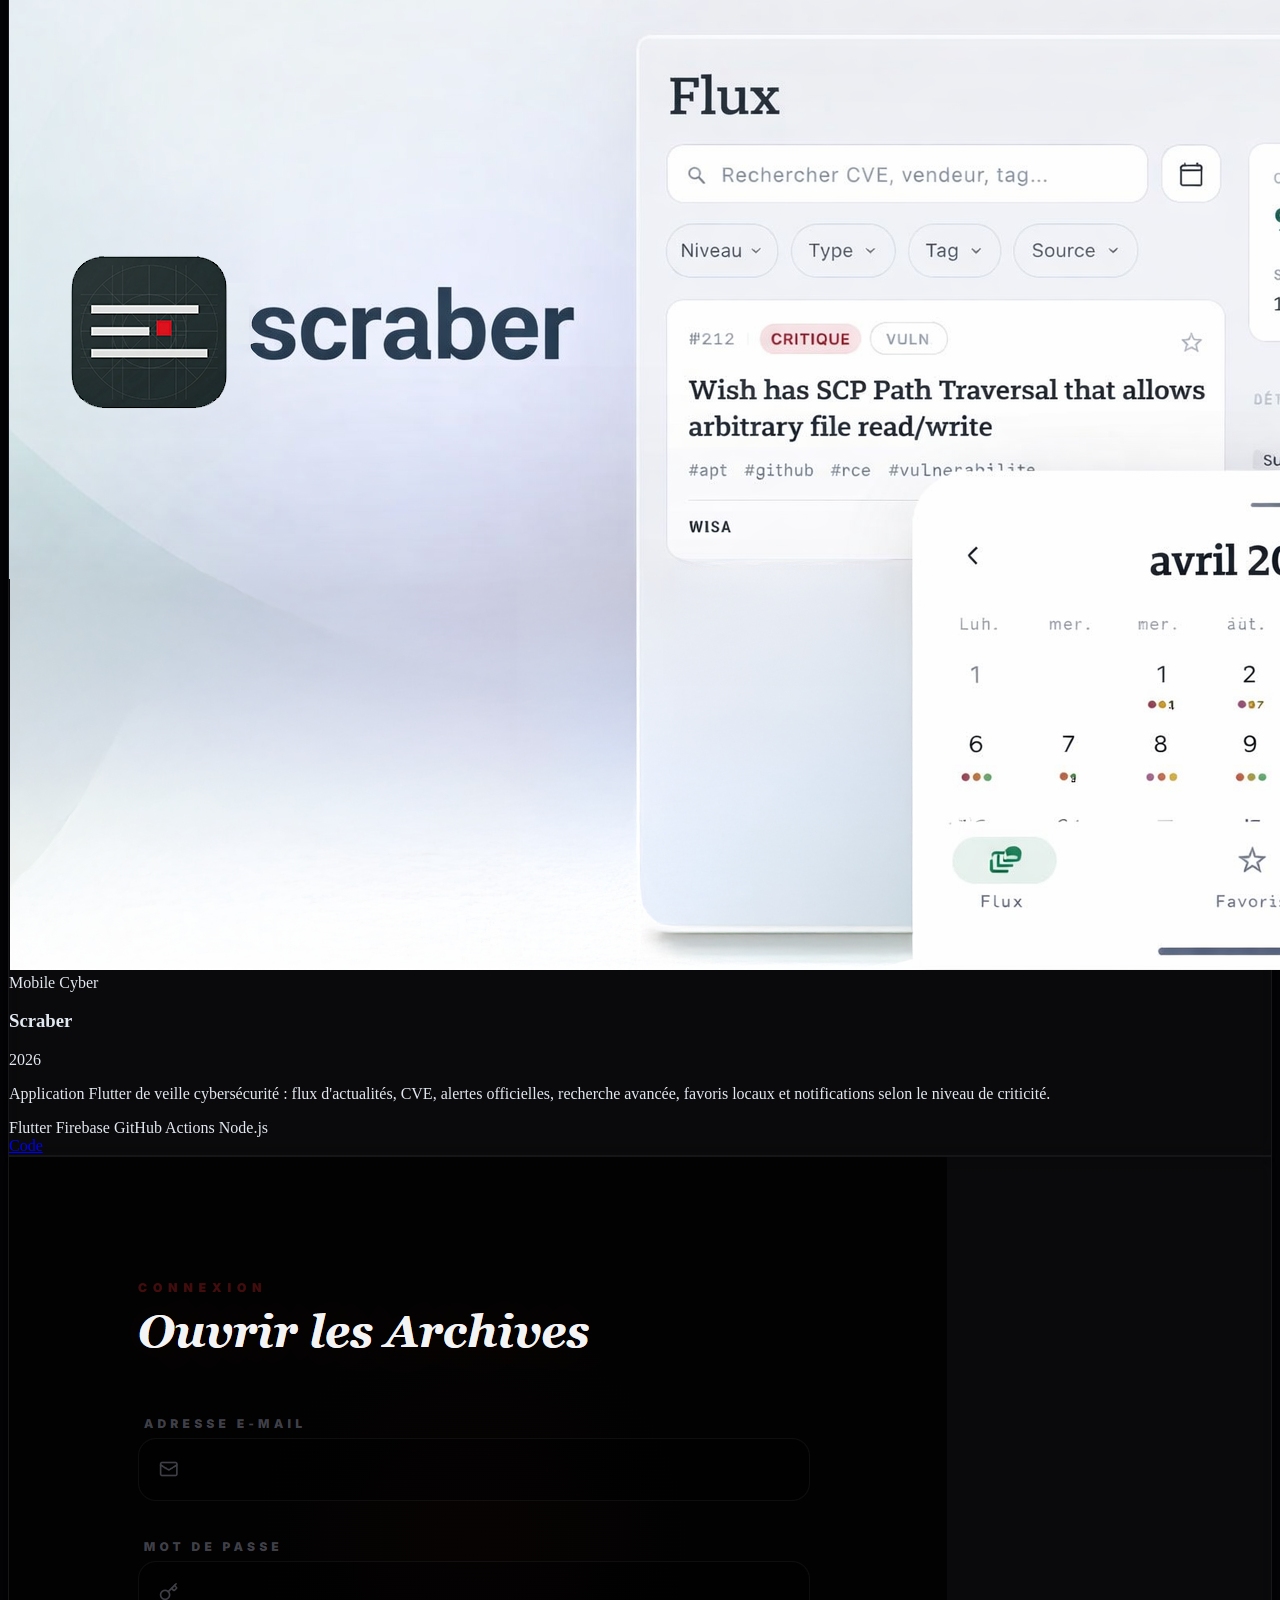
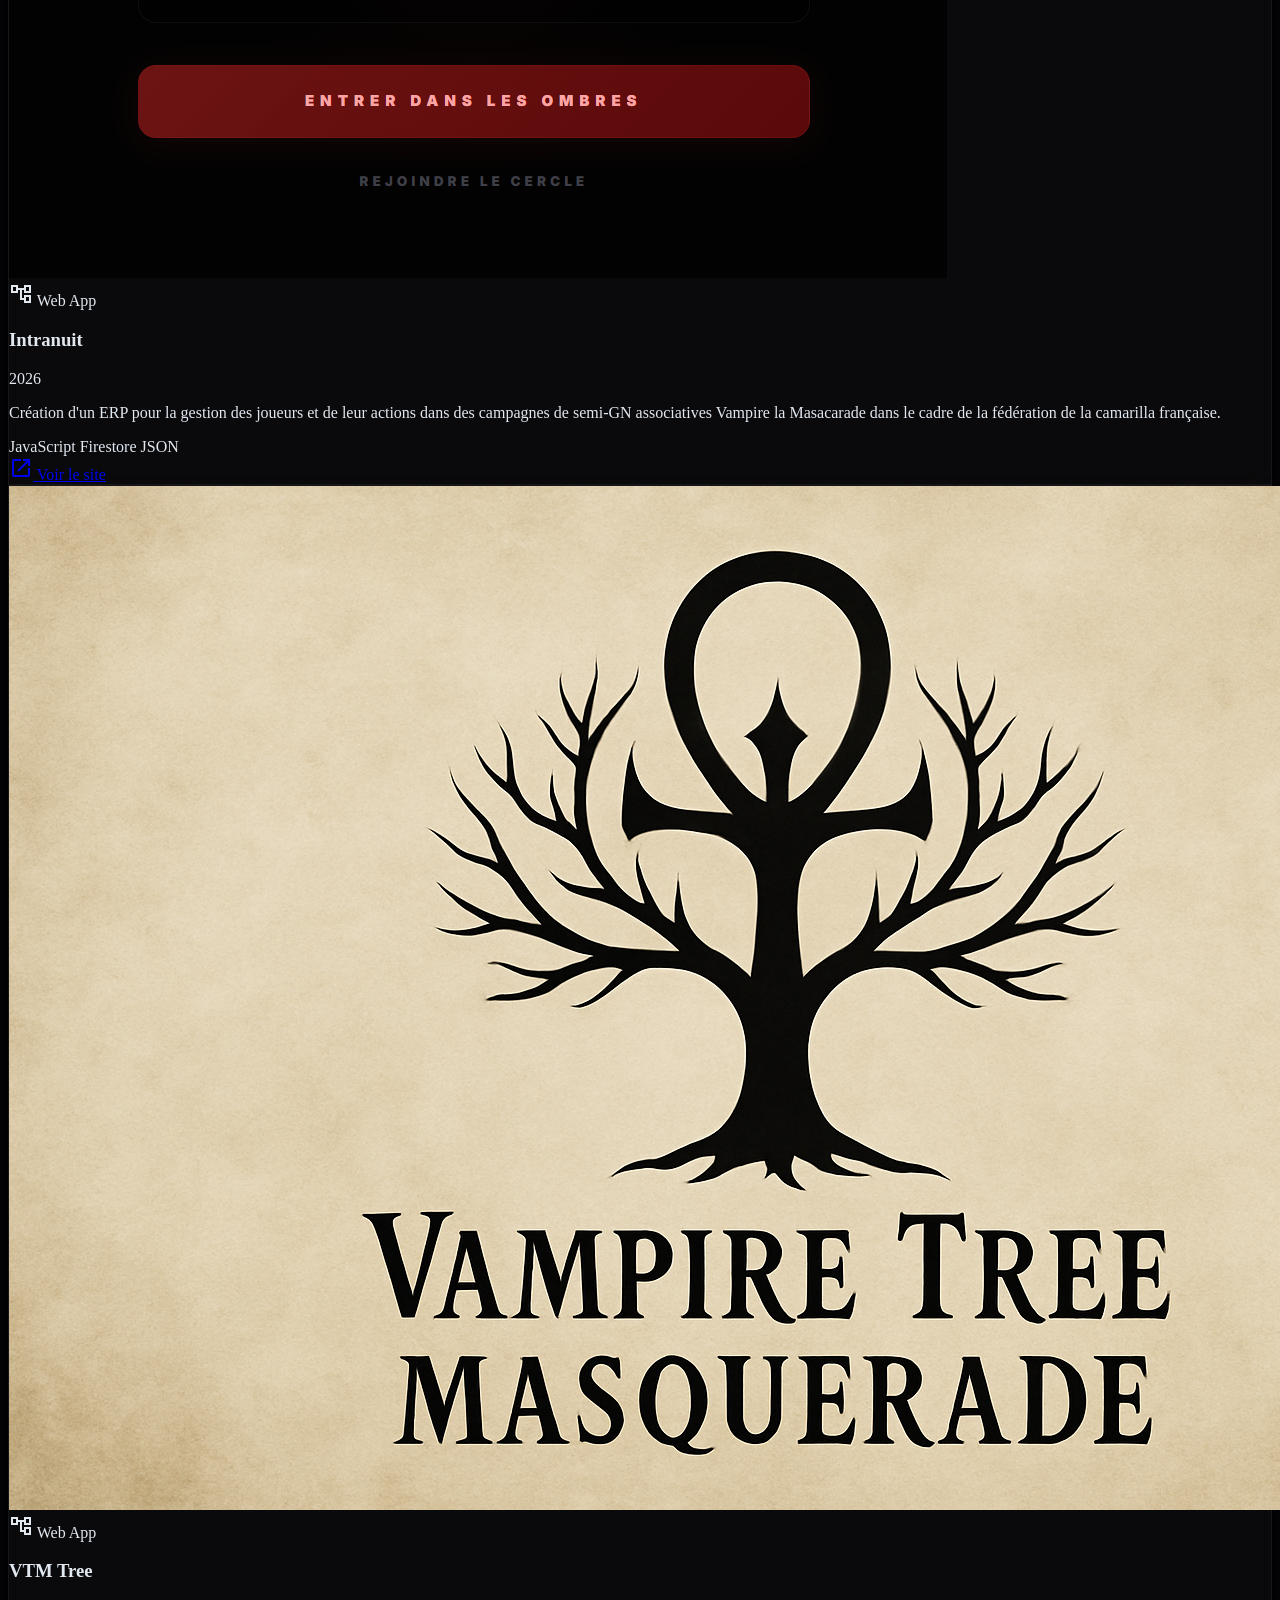
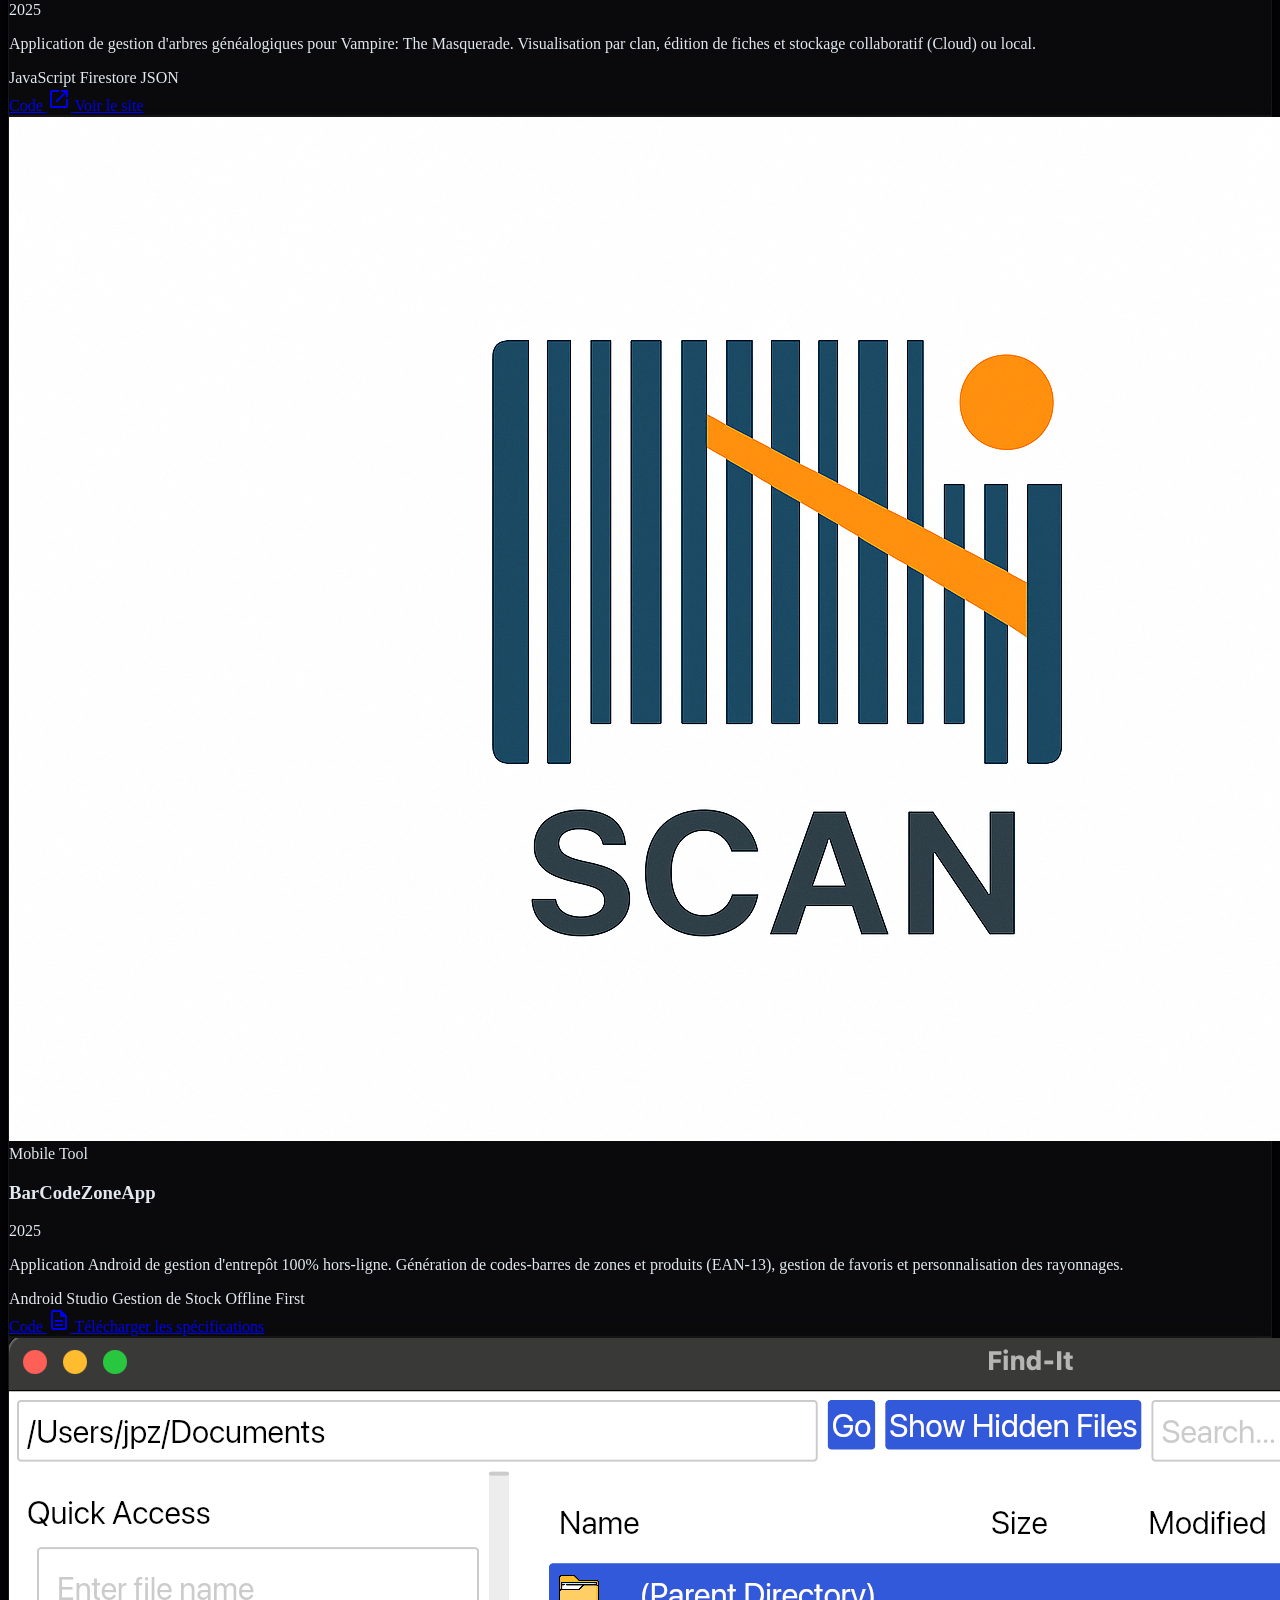
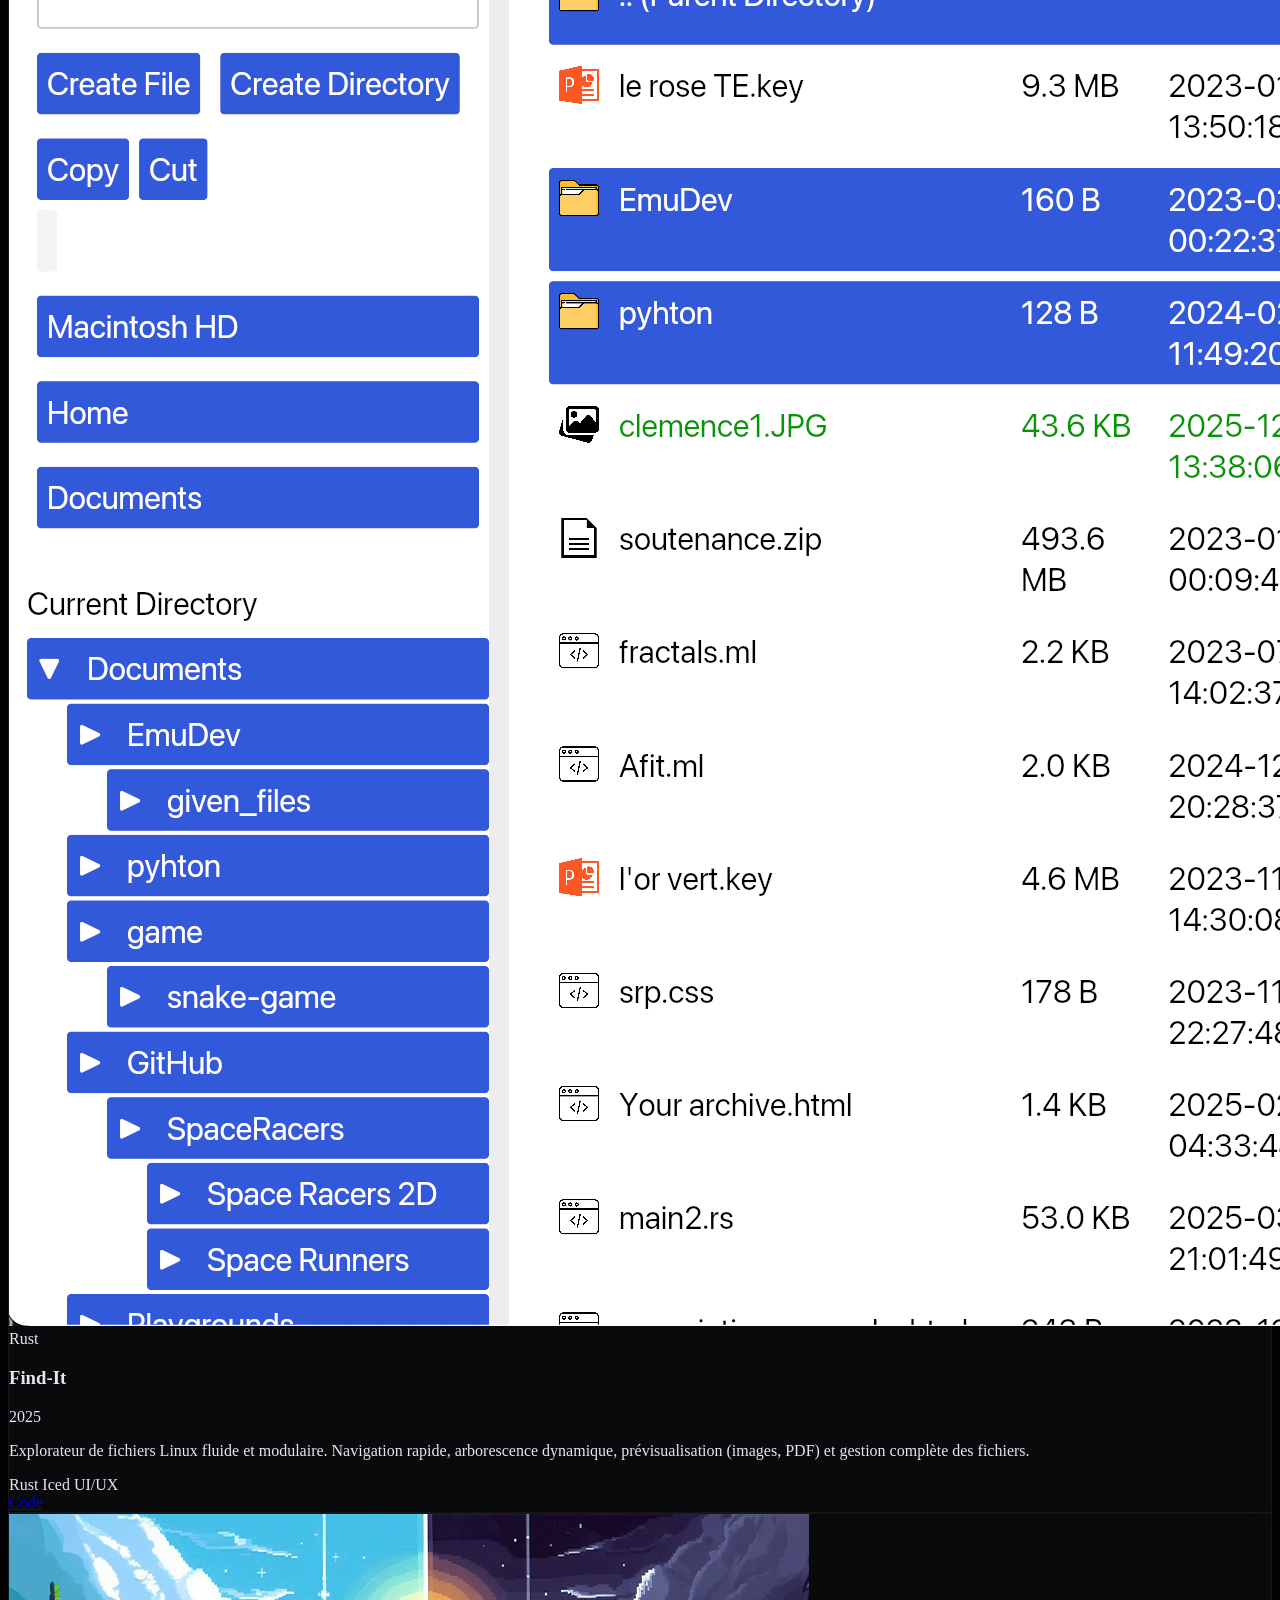
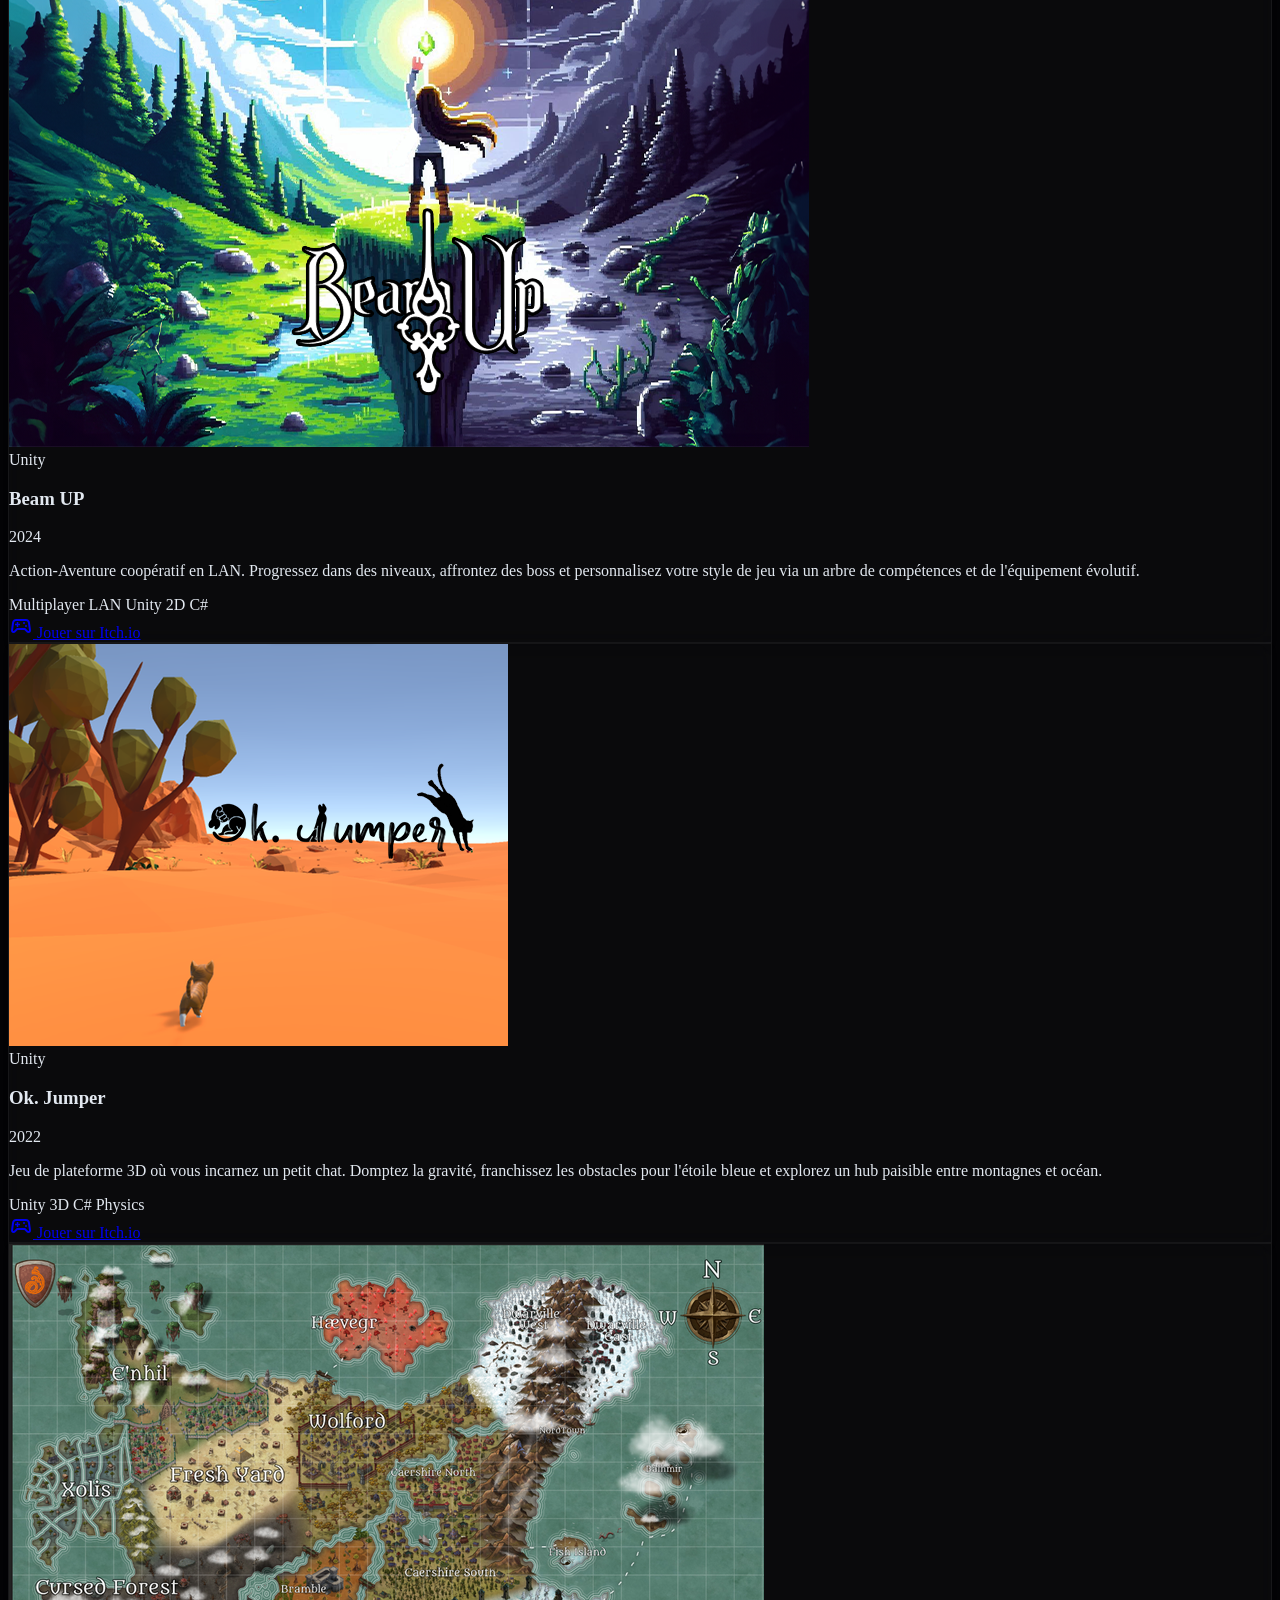
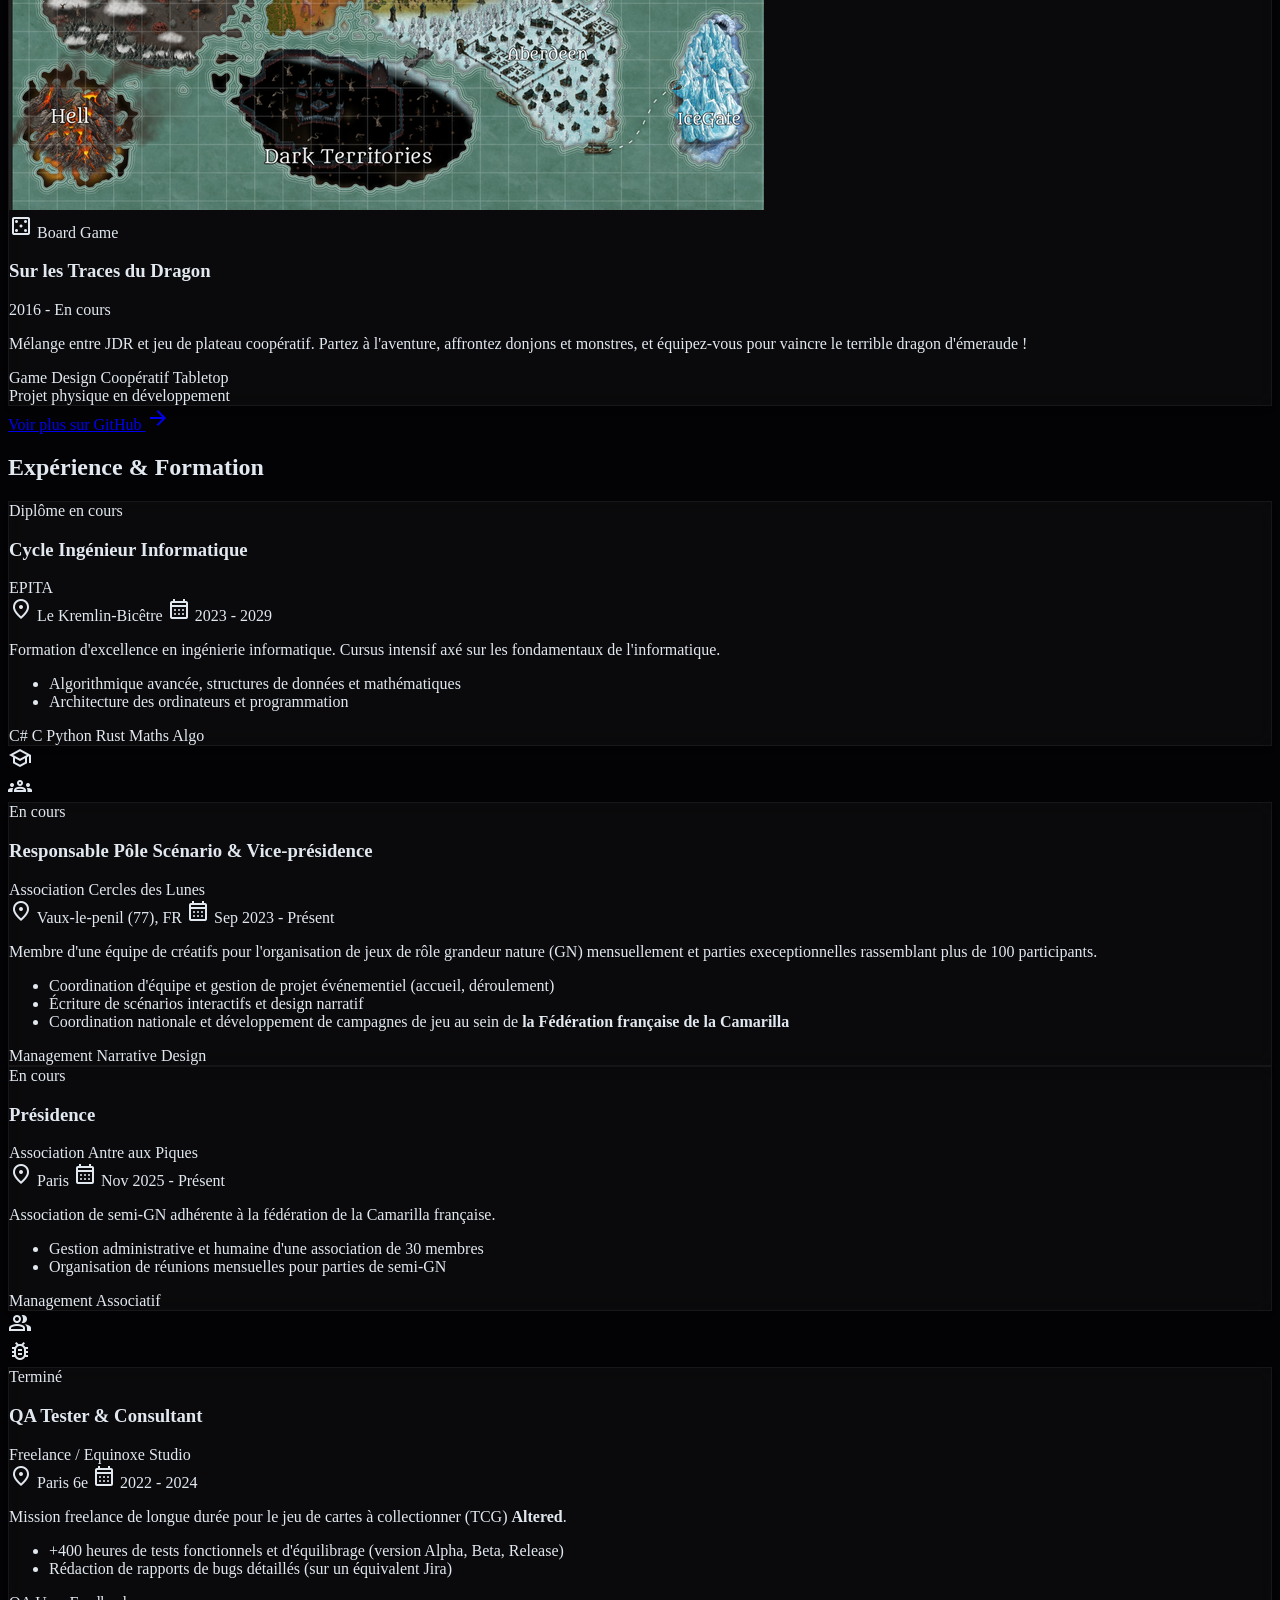
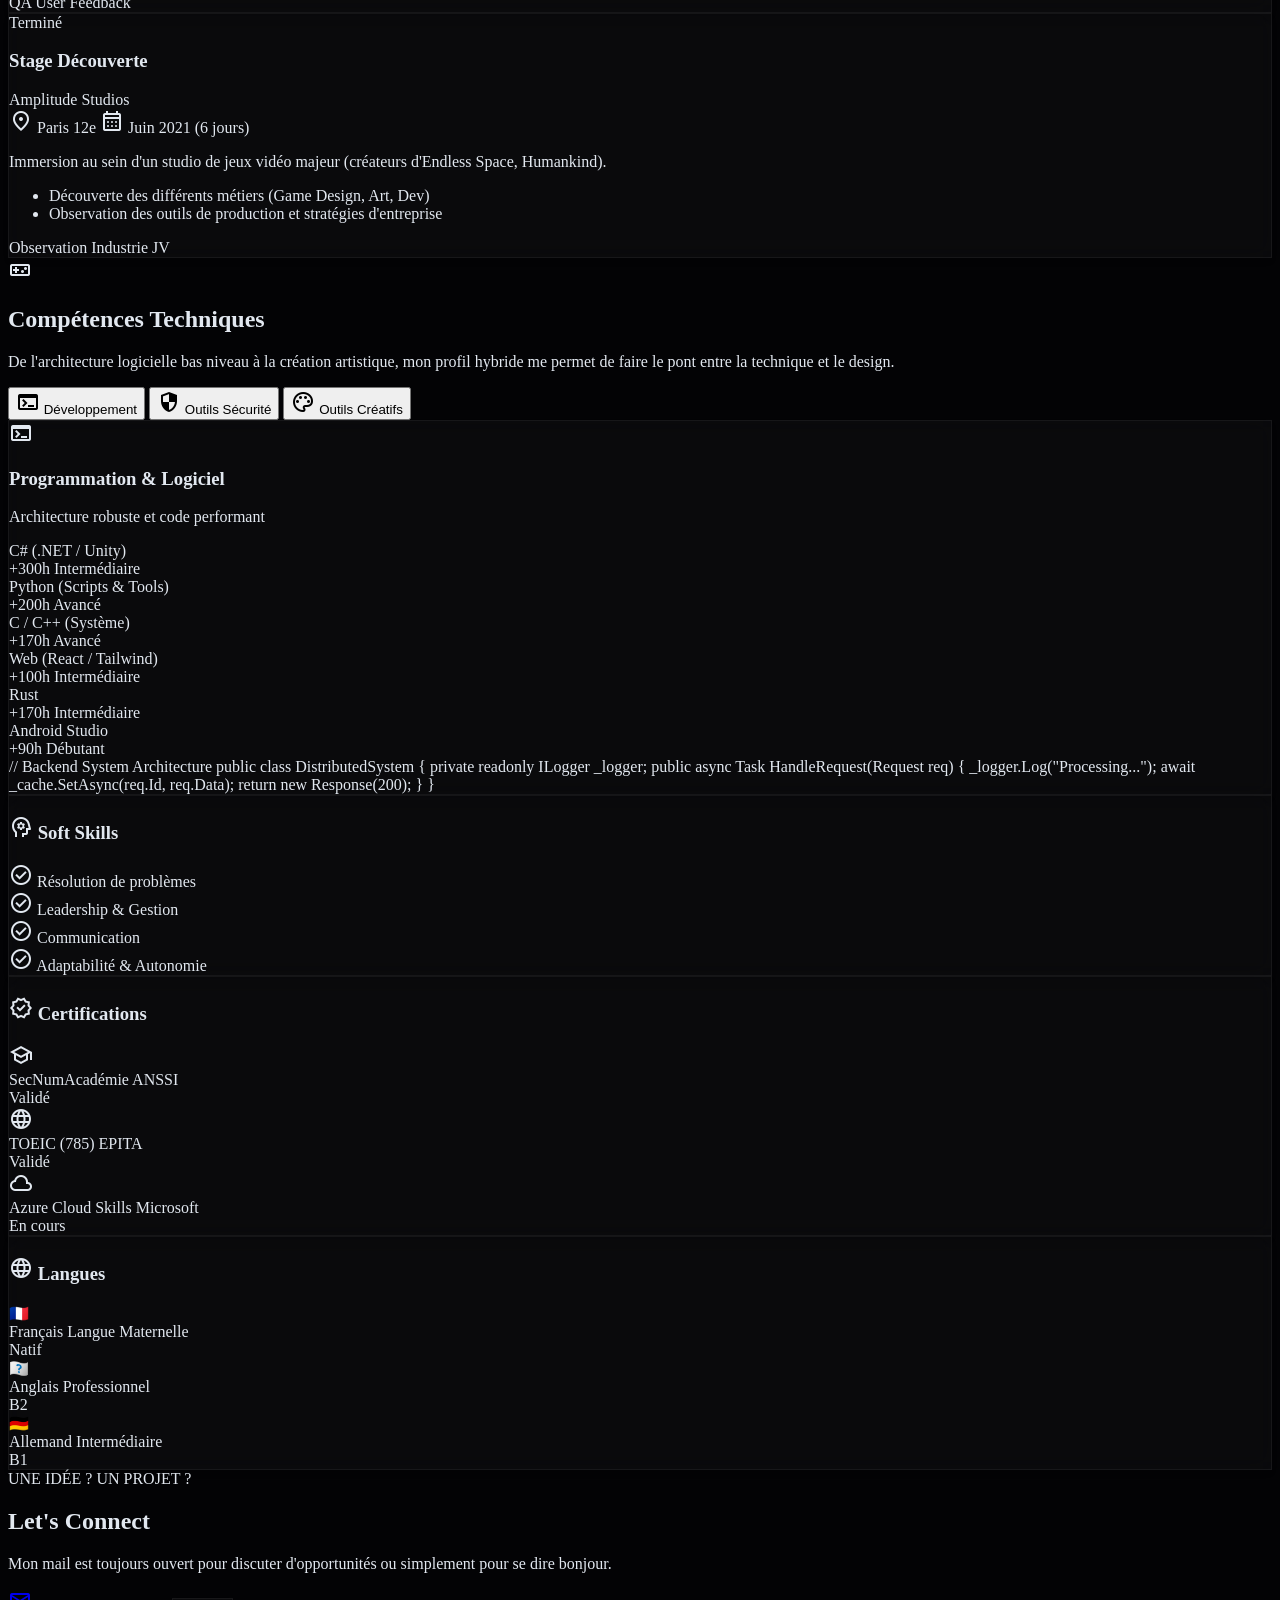
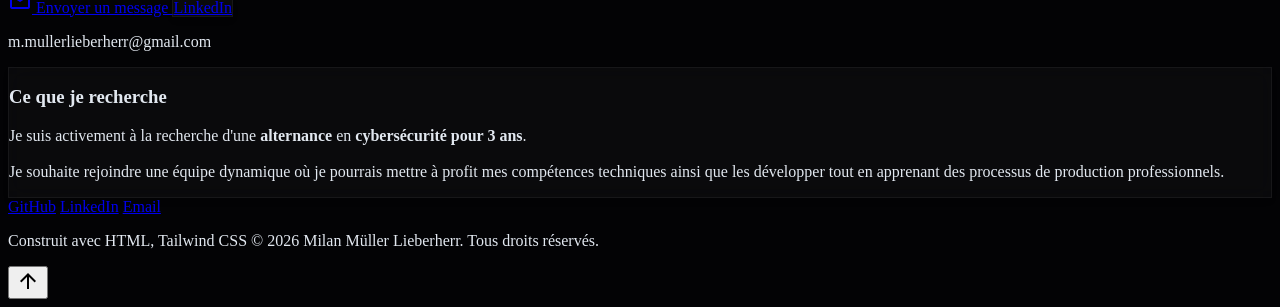
==== commit c9b7d410: "Refactor portfolio structure and add Scraber project" ====
--- a/index.html
+++ b/index.html
@@ -3,1556 +3,51 @@
 <head>
     <meta charset="utf-8">
     <meta content="width=device-width, initial-scale=1.0" name="viewport">
-    <title>MML.init()</title>
-    <meta content="Site & Portfolio de Milan Müller Lieberherr - Étudiant EPITA" name="description">
-    
+    <title>Milan Müller Lieberherr | Portfolio Cybersécurité & Développement</title>
+    <meta content="Portfolio de Milan Müller Lieberherr, étudiant EPITA à la recherche d'une alternance en cybersécurité." name="description">
+    <meta name="author" content="Milan Müller Lieberherr">
+    <meta name="theme-color" content="#030305">
+    <link rel="canonical" href="index.html?lang=fr">
+    <link rel="alternate" hreflang="fr" href="index.html?lang=fr">
+    <link rel="alternate" hreflang="en" href="index.html?lang=en">
+    <link rel="alternate" hreflang="x-default" href="index.html?lang=fr">
+    <meta property="og:type" content="website">
+    <meta property="og:title" content="Milan Müller Lieberherr | Portfolio Cybersécurité & Développement">
+    <meta property="og:description" content="Portfolio de Milan Müller Lieberherr, étudiant EPITA à la recherche d'une alternance en cybersécurité.">
+    <meta property="og:image" content="Img/scraber_img.png">
+    <meta property="og:locale" content="fr_FR">
+    <meta name="twitter:card" content="summary_large_image">
+    <meta name="twitter:title" content="Milan Müller Lieberherr | Portfolio Cybersécurité & Développement">
+    <meta name="twitter:description" content="Portfolio de Milan Müller Lieberherr, étudiant EPITA à la recherche d'une alternance en cybersécurité.">
+    <meta name="twitter:image" content="Img/scraber_img.png">
+
     <link rel="icon" type="image/svg+xml" href="data:image/svg+xml,%3Csvg xmlns='http://www.w3.org/2000/svg' viewBox='0 0 512 512'%3E%3Crect width='512' height='512' rx='128' fill='%230E0E11'/%3E%3Cpath d='M140 380 L140 132 L256 248 L372 132 L372 380' stroke='%236366f1' stroke-width='48' fill='none' stroke-linecap='round' stroke-linejoin='round'/%3E%3Ccircle cx='420' cy='420' r='32' fill='%2322d3ee'/%3E%3C/svg%3E">
 
     <!-- Tailwind CSS -->
     <script src="https://cdn.tailwindcss.com"></script>
-    
+    <script src="assets/js/tailwind-config.js"></script>
+
     <!-- Google Fonts -->
     <link href="https://fonts.googleapis.com" rel="preconnect">
     <link crossorigin="" href="https://fonts.gstatic.com" rel="preconnect">
     <link href="https://fonts.googleapis.com/css2?family=Space+Grotesk:wght@300;400;500;600;700&family=Inter:wght@300;400;500;600&family=Fira+Code:wght@400;500&display=swap" rel="stylesheet">
-    
+
     <!-- Material Symbols -->
     <link href="https://fonts.googleapis.com/css2?family=Material+Symbols+Outlined:opsz,wght,FILL,GRAD@24,400,0,0" rel="stylesheet">
-    
+
     <!-- Devicon for logos -->
-    <link rel="stylesheet" type='text/css' href="https://cdn.jsdelivr.net/gh/devicons/devicon@latest/devicon.min.css" />
-
-    <script>
-        tailwind.config = {
-            darkMode: 'class',
-            theme: {
-                extend: {
-                    fontFamily: {
-                        sans: ['Inter', 'sans-serif'],
-                        display: ['Space Grotesk', 'sans-serif'],
-                        mono: ['Fira Code', 'monospace'],
-                    },
-                    colors: {
-                        bg: '#030305',
-                        surface: '#0E0E11',
-                        surfaceHighlight: '#1A1A20',
-                        primary: '#6366f1', // Indigo-500
-                        primaryDark: '#4f46e5', // Indigo-600
-                        secondary: '#a855f7', // Purple-500
-                        accent: '#22d3ee', // Cyan-400
-                    },
-                    animation: {
-                        'float': 'float 6s ease-in-out infinite',
-                        'pulse-slow': 'pulse 4s cubic-bezier(0.4, 0, 0.6, 1) infinite',
-                        'spin-slow': 'spin 12s linear infinite',
-                        'blob': 'blob 7s infinite',
-                        'shimmer': 'shimmer 2s infinite',
-                        'typing': 'typing 2s steps(20)',
-                    },
-                    keyframes: {
-                        float: {
-                            '0%, 100%': { transform: 'translateY(0)' },
-                            '50%': { transform: 'translateY(-20px)' },
-                        },
-                        blob: {
-                            '0%': { transform: 'translate(0px, 0px) scale(1)' },
-                            '33%': { transform: 'translate(30px, -50px) scale(1.1)' },
-                            '66%': { transform: 'translate(-20px, 20px) scale(0.9)' },
-                            '100%': { transform: 'translate(0px, 0px) scale(1)' },
-                        },
-                        shimmer: {
-                            '0%': { transform: 'translateX(-100%)' },
-                            '100%': { transform: 'translateX(100%)' }
-                        },
-                        typing: {
-                            '0%': { width: '0' },
-                            '100%': { width: '100%' }
-                        }
-                    }
-                }
-            }
-        }
-    </script>
-
-    <style>
-        body {
-            background-color: #030305;
-            color: #e2e8f0;
-            overflow-x: hidden;
-        }
-        
-        /* Glassmorphism Classes */
-        .glass {
-            background: rgba(255, 255, 255, 0.03);
-            backdrop-filter: blur(10px);
-            -webkit-backdrop-filter: blur(10px);
-            border: 1px solid rgba(255, 255, 255, 0.05);
-            box-shadow: 0 4px 6px -1px rgba(0, 0, 0, 0.1), 0 2px 4px -1px rgba(0, 0, 0, 0.06);
-        }
-        
-        .glass-heavy {
-            background: rgba(3, 3, 5, 0.85);
-            backdrop-filter: blur(16px);
-            -webkit-backdrop-filter: blur(16px);
-            border-bottom: 1px solid rgba(255, 255, 255, 0.05);
-        }
-
-        .text-gradient {
-            background: linear-gradient(to right, #818cf8, #c084fc, #22d3ee);
-            -webkit-background-clip: text;
-            -webkit-text-fill-color: transparent;
-            background-clip: text;
-        }
-
-        /* Custom Scrollbar */
-        ::-webkit-scrollbar {
-            width: 8px;
-        }
-        ::-webkit-scrollbar-track {
-            background: #030305;
-        }
-        ::-webkit-scrollbar-thumb {
-            background: #333;
-            border-radius: 4px;
-        }
-        ::-webkit-scrollbar-thumb:hover {
-            background: #4f46e5;
-        }
-
-        /* Tab Animations */
-        .tab-content {
-            display: none;
-            opacity: 0;
-            transform: translateY(10px);
-            transition: opacity 0.4s ease, transform 0.4s ease;
-        }
-        .tab-content.active {
-            display: block;
-            opacity: 1;
-            transform: translateY(0);
-        }
-        
-        /* Custom Select styling */
-        select {
-            background-image: url("data:image/svg+xml,%3csvg xmlns='http://www.w3.org/2000/svg' fill='none' viewBox='0 0 20 20'%3e%3cpath stroke='%239ca3af' stroke-linecap='round' stroke-linejoin='round' stroke-width='1.5' d='M6 8l4 4 4-4'/%3e%3c/svg%3e");
-            background-position: right 0.5rem center;
-            background-repeat: no-repeat;
-            background-size: 1.5em 1.5em;
-            padding-right: 2.5rem;
-            -webkit-appearance: none;
-            appearance: none;
-        }
-    </style>
+    <link rel="stylesheet" type="text/css" href="https://cdn.jsdelivr.net/gh/devicons/devicon@latest/devicon.min.css">
+    <link rel="stylesheet" href="assets/css/styles.css">
 </head>
 <body class="antialiased selection:bg-primary/30 selection:text-white">
+    <div id="site-root"></div>
+    <noscript>
+        <div class="min-h-screen flex items-center justify-center px-6 text-center">
+            <p>JavaScript est nécessaire pour charger ce portfolio.</p>
+        </div>
+    </noscript>
 
-    <!-- Navigation -->
-    <nav class="fixed top-0 w-full z-50 glass-heavy transition-all duration-300">
-        <div class="max-w-7xl mx-auto px-6 h-20 flex items-center justify-between">
-            <!-- Logo -->
-            <a href="#" class="font-display font-bold text-2xl tracking-tight hover:text-white transition-colors group">
-                MML<span class="text-primary group-hover:text-accent transition-colors">.</span>
-            </a>
-
-            <!-- Desktop Links -->
-            <div class="hidden md:flex items-center gap-8 text-sm font-medium text-gray-400">
-                <a href="#about" class="hover:text-primary transition-colors relative group">
-                    À propos
-                    <span class="absolute -bottom-1 left-0 w-0 h-0.5 bg-primary transition-all group-hover:w-full"></span>
-                </a>
-                <a href="#projects" class="hover:text-primary transition-colors relative group">
-                    Projets
-                    <span class="absolute -bottom-1 left-0 w-0 h-0.5 bg-primary transition-all group-hover:w-full"></span>
-                </a>
-                <a href="#experience" class="hover:text-primary transition-colors relative group">
-                    Parcours
-                    <span class="absolute -bottom-1 left-0 w-0 h-0.5 bg-primary transition-all group-hover:w-full"></span>
-                </a>
-                <a href="#skills" class="hover:text-primary transition-colors relative group">
-                    Compétences
-                    <span class="absolute -bottom-1 left-0 w-0 h-0.5 bg-primary transition-all group-hover:w-full"></span>
-                </a>
-                <a href="#contact" class="px-5 py-2.5 rounded-full bg-white/5 hover:bg-white/10 text-white transition-all border border-white/5 hover:border-primary/30">
-                    Contact
-                </a>
-                <a href="index_en.html" class="flex items-center gap-2 px-3 py-1.5 rounded-lg bg-white/5 hover:bg-white/10 text-xs font-bold transition-all border border-white/5">
-                <span class="text-base">🇬🇧</span> EN
-                </a>
-                <a href="index_en.html" class="md:hidden text-lg text-gray-300 hover:text-primary py-2 flex items-center gap-2">
-                <span>🇬🇧</span> English Version
-                </a>
-            </div>
-
-            <!-- Mobile Menu Button -->
-            <button id="mobile-menu-btn" class="md:hidden text-white p-2 rounded-lg hover:bg-white/10 transition-colors">
-                <span class="material-symbols-outlined">menu</span>
-            </button>
-            
-        </div>
-
-        <!-- Mobile Menu -->
-        <div id="mobile-menu" class="hidden md:hidden absolute top-20 left-0 w-full bg-surface/95 backdrop-blur-xl border-b border-white/10 p-6 flex flex-col gap-4 shadow-2xl">
-            <a href="#about" class="text-lg text-gray-300 hover:text-primary py-2 border-b border-white/5">À propos</a>
-            <a href="#projects" class="text-lg text-gray-300 hover:text-primary py-2 border-b border-white/5">Projets</a>
-            <a href="#experience" class="text-lg text-gray-300 hover:text-primary py-2 border-b border-white/5">Parcours</a>
-            <a href="#skills" class="text-lg text-gray-300 hover:text-primary py-2 border-b border-white/5">Compétences</a>
-            <a href="#contact" class="text-lg text-primary font-bold py-2">Contactez-moi</a>
-            <a href="index_en.html" class="text-lg text-gray-300 hover:text-primary py-2 flex items-center gap-2">
-                <span>🇬🇧</span> English Version
-            </a>
-        </div>
-    </nav>
-
-    <!-- Hero Section -->
-    <section class="min-h-screen relative flex items-center justify-center pt-20 overflow-hidden">
-        <!-- Background Elements (Animated Blobs) -->
-        <div class="absolute top-20 right-0 w-[500px] h-[500px] bg-primary/20 rounded-full blur-[120px] pointer-events-none animate-blob"></div>
-        <div class="absolute bottom-0 left-0 w-[500px] h-[500px] bg-secondary/20 rounded-full blur-[120px] pointer-events-none animate-blob" style="animation-delay: 2s"></div>
-        <div class="absolute top-1/2 left-1/2 w-[300px] h-[300px] bg-accent/10 rounded-full blur-[100px] pointer-events-none animate-blob" style="animation-delay: 4s"></div>
-
-        <div class="max-w-7xl w-full mx-auto px-6 grid lg:grid-cols-2 gap-12 items-center relative z-10">
-            <!-- Text Content -->
-            <div class="space-y-8 order-2 lg:order-1">
-                <div class="space-y-4">
-                    <div class="inline-flex flex-wrap items-center gap-3">
-                        <span class="px-3 py-1 rounded-full bg-green-500/10 border border-green-500/20 text-green-400 text-xs font-semibold uppercase tracking-wider flex items-center gap-2 shadow-lg shadow-green-900/20">
-                            <span class="w-2 h-2 rounded-full bg-green-500 animate-pulse"></span>
-                            Dispo : Septembre 2026
-                        </span>
-                        <span class="px-3 py-1 rounded-full bg-white/5 border border-white/10 text-gray-400 text-xs font-semibold uppercase tracking-wider flex items-center gap-2">
-                            <span class="material-symbols-outlined text-[14px]">location_on</span>
-                            Paris / Massy, FR
-                        </span>
-                    </div>
-                    
-                    <h1 class="text-5xl lg:text-7xl font-display font-bold leading-tight">
-                        Milan Müller <br>
-                        <span class="text-gradient">Lieberherr</span>
-                    </h1>
-                    
-                    <p class="text-gray-400 text-lg max-w-lg leading-relaxed">
-                        Étudiant à EPITA, passionné d’informatique et animé par une curiosité insatiable. J’explore, j’apprends et je crée, toujours prêt à relever de nouveaux défis. <br> <br>Je suis à la recherche d'une alternance en <strong class="text-white border-b-2 border-primary/50">cybersécurité pour 3 ans.</strong>                    </p>
-                </div>
-
-                <!-- Hero Icons & Actions -->
-                <div class="flex flex-wrap items-center gap-4 pt-2">
-                    <a href="https://github.com/Swiiptz" target="_blank" class="w-12 h-12 rounded-full glass hover:bg-white/10 hover:border-primary/50 flex items-center justify-center group transition-all duration-300">
-                        <i class="devicon-github-original text-2xl text-gray-400 group-hover:text-white transition-colors"></i>
-                    </a>
-                    <a href="https://www.linkedin.com/in/milan-m%C3%BCller-lieberherr-40856b274" target="_blank" class="w-12 h-12 rounded-full glass hover:bg-white/10 hover:border-primary/50 flex items-center justify-center group transition-all duration-300">
-                        <i class="devicon-linkedin-plain text-2xl text-gray-400 group-hover:text-white transition-colors"></i>
-                    </a>
-                    <a href="mailto:m.mullerlieberherr@gmail.com" class="w-12 h-12 rounded-full glass hover:bg-white/10 hover:border-primary/50 flex items-center justify-center group transition-all duration-300 text-gray-400 hover:text-white">
-                        <span class="material-symbols-outlined text-2xl group-hover:scale-110 transition-transform">mail</span>
-                    </a>
-                    
-                    <button onclick="downloadCV()" class="px-6 py-3 rounded-full bg-primary hover:bg-primaryDark text-white font-medium text-sm flex items-center gap-2 transition-all shadow-lg shadow-primary/20 hover:shadow-primary/40 transform hover:-translate-y-0.5 ml-2">
-                        <span class="material-symbols-outlined text-lg">download</span>
-                        Télécharger mon CV
-                    </button>
-                </div>
-                <p class="mt-4 text-primary text-sm font-mono">m.mullerlieberherr@gmail.com</p>
-
-            </div>
-
-            <!-- Animation / Visual -->
-            <div class="order-1 lg:order-2 flex justify-center lg:justify-end relative">
-                <div class="relative w-[320px] h-[320px] md:w-[450px] md:h-[450px]">
-                    <!-- Rotating Rings -->
-                    <div class="absolute inset-0 border border-white/5 rounded-full animate-spin-slow"></div>
-                    <div class="absolute inset-8 border border-primary/20 rounded-full animate-spin-slow" style="animation-direction: reverse; animation-duration: 15s;"></div>
-                    <div class="absolute inset-16 border border-accent/10 rounded-full animate-spin-slow" style="animation-duration: 20s;"></div>
-
-                    <!-- Floating Main Image -->
-                    <div class="absolute inset-0 flex items-center justify-center animate-float">
-                        <div class="w-3/4 h-3/4 rounded-full overflow-hidden shadow-2xl shadow-primary/20 relative">
-                             <div class="absolute inset-0 bg-gradient-to-tr from-primary/20 to-accent/20 mix-blend-overlay z-10"></div>
-                             <img src="https://images.unsplash.com/photo-1618005182384-a83a8bd57fbe?q=80&w=1000&auto=format&fit=crop" alt="Abstract Tech" class="w-full h-full object-cover">
-                        </div>
-                    </div>
-
-                    <!-- Floating Cards -->
-                    <div class="absolute top-10 -right-4 glass p-4 rounded-xl flex items-center gap-3 animate-float shadow-xl backdrop-blur-md" style="animation-delay: 1s;">
-                        <div class="w-10 h-10 rounded-lg bg-purple-500/20 flex items-center justify-center">
-                            <span class="material-symbols-outlined text-purple-400">computer</span>
-                        </div>
-                        <div class="text-xs">
-                            <div class="font-bold text-white">Programmation</div>
-                            <div class="text-gray-400">C / C# / py</div>
-                        </div>
-                    </div>
-                    <div class="absolute bottom-10 -right-4 glass p-4 rounded-xl flex items-center gap-3 animate-float shadow-xl backdrop-blur-md" style="animation-delay: 1.5s;">
-                        <div class="w-10 h-10 rounded-lg bg-red-500/20 flex items-center justify-center">
-                            <span class="material-symbols-outlined text-red-400">person_shield</span>
-                        </div>
-                        <div class="text-xs">
-                            <div class="font-bold text-white">Security</div>
-                            <div class="text-gray-400">Cybersecurity</div>
-                        </div>
-                    </div>
-                    <div class="absolute bottom-20 -left-4 glass p-4 rounded-xl flex items-center gap-3 animate-float shadow-xl backdrop-blur-md" style="animation-delay: 2.5s;">
-                        <div class="w-10 h-10 rounded-lg bg-cyan-500/20 flex items-center justify-center">
-                            <span class="material-symbols-outlined text-cyan-400">code</span>
-                        </div>
-                        <div class="text-xs">
-                            <div class="font-bold text-white">Full Stack</div>
-                            <div class="text-gray-400">React / Node</div>
-                        </div>
-                    </div>
-                </div>
-            </div>
-        </div>
-
-        <!-- Scroll Down Indicator (Déplacé hors du conteneur grid pour être en bas de l'écran) -->
-        <a href="#about" class="absolute bottom-8 left-1/2 transform -translate-x-1/2 flex flex-col items-center gap-2 text-gray-500 hover:text-white transition-colors animate-bounce z-20 p-2 cursor-pointer">
-            <span class="text-[10px] tracking-[0.2em] uppercase font-medium">Découvrir</span>
-            <span class="material-symbols-outlined">keyboard_arrow_down</span>
-        </a>
-    </section>
-
-    <!-- About Me Section -->
-    <section id="about" class="py-24 bg-surface/30 relative">
-        <div class="max-w-6xl mx-auto px-6">
-            <div class="flex flex-col md:flex-row gap-4 items-end mb-12">
-                <h2 class="text-4xl font-display font-bold flex items-center gap-3">
-                    <span class="material-symbols-outlined text-primary text-4xl">person</span>
-                    À propos
-                </h2>
-                <div class="h-px bg-white/10 flex-1 mb-2"></div>
-            </div>
-
-            <!-- 4 Strength Cards -->
-            <div class="grid grid-cols-1 md:grid-cols-2 lg:grid-cols-4 gap-6 mb-16">
-                <!-- Card 1 -->
-                <div class="glass p-6 rounded-2xl hover:bg-white/5 transition-all duration-300 group hover:-translate-y-1">
-                    <div class="w-12 h-12 rounded-xl bg-blue-500/10 border border-blue-500/20 flex items-center justify-center text-blue-400 mb-4 group-hover:scale-110 transition-transform">
-                        <span class="material-symbols-outlined">psychology</span>
-                    </div>
-                    <h3 class="font-bold text-lg text-white mb-2">Curiosité</h3>
-                    <p class="text-sm text-gray-400 leading-relaxed">Toujours à l'affût des nouvelles technologies et concepts de design innovants.</p>
-                </div>
-                <!-- Card 2 -->
-                <div class="glass p-6 rounded-2xl hover:bg-white/5 transition-all duration-300 group hover:-translate-y-1">
-                    <div class="w-12 h-12 rounded-xl bg-purple-500/10 border border-purple-500/20 flex items-center justify-center text-purple-400 mb-4 group-hover:scale-110 transition-transform">
-                        <span class="material-symbols-outlined">group</span>
-                    </div>
-                    <h3 class="font-bold text-lg text-white mb-2">Esprit d'équipe</h3>
-                    <p class="text-sm text-gray-400 leading-relaxed">L'échange, la critique constructive et la collaboration sont mes moteurs.</p>
-                </div>
-                <!-- Card 3 -->
-                <div class="glass p-6 rounded-2xl hover:bg-white/5 transition-all duration-300 group hover:-translate-y-1">
-                    <div class="w-12 h-12 rounded-xl bg-green-500/10 border border-green-500/20 flex items-center justify-center text-green-400 mb-4 group-hover:scale-110 transition-transform">
-                        <span class="material-symbols-outlined">build</span>
-                    </div>
-                    <h3 class="font-bold text-lg text-white mb-2">Polyvalence & Autonmie</h3>
-                    <p class="text-sm text-gray-400 leading-relaxed">Du code bas niveau (C) au design d'interface utilisateur, j'aime toucher à tout. Je suis très autonome, me formant très souvent en autodidacte.</p>
-                </div>
-                <!-- Card 4 -->
-                <div class="glass p-6 rounded-2xl hover:bg-white/5 transition-all duration-300 group hover:-translate-y-1">
-                    <div class="w-12 h-12 rounded-xl bg-pink-500/10 border border-pink-500/20 flex items-center justify-center text-pink-400 mb-4 group-hover:scale-110 transition-transform">
-                        <span class="material-symbols-outlined">extension</span>
-                    </div>
-                    <h3 class="font-bold text-lg text-white mb-2">Créativité</h3>
-                    <p class="text-sm text-gray-400 leading-relaxed">Transformer des contraintes techniques strictes en solutions ludiques.</p>
-                </div>
-            </div>
-
-            <!-- Tabbed Content -->
-            <div class="glass rounded-3xl p-1 overflow-hidden shadow-2xl">
-                <!-- Tab Buttons -->
-                <div class="grid grid-cols-3 gap-1 p-1 bg-black/40 rounded-t-3xl border-b border-white/5">
-                    <button class="tab-btn active px-4 py-3 text-sm font-medium rounded-xl text-gray-400 hover:text-white transition-all data-[active=true]:bg-surfaceHighlight data-[active=true]:text-white data-[active=true]:shadow-md border border-transparent data-[active=true]:border-white/5" data-active="true" onclick="openTab(event, 'journey')">
-                        Mon Parcours
-                    </button>
-                    <button class="tab-btn px-4 py-3 text-sm font-medium rounded-xl text-gray-400 hover:text-white transition-all data-[active=true]:bg-surfaceHighlight data-[active=true]:text-white data-[active=true]:shadow-md border border-transparent data-[active=true]:border-white/5" onclick="openTab(event, 'drives')">
-                        Mes Motivations
-                    </button>
-                    <button class="tab-btn px-4 py-3 text-sm font-medium rounded-xl text-gray-400 hover:text-white transition-all data-[active=true]:bg-surfaceHighlight data-[active=true]:text-white data-[active=true]:shadow-md border border-transparent data-[active=true]:border-white/5" onclick="openTab(event, 'beyond')">
-                        Hobbies
-                    </button>
-                </div>
-
-                <!-- Content Area -->
-                <div class="p-8 md:p-12 min-h-[350px] bg-black/20">
-                    <div id="journey" class="tab-content active space-y-6">
-                        <h3 class="text-2xl font-bold text-white flex items-center gap-2">
-                            <span class="text-primary">#</span> L'aventure EPITA
-                        </h3>
-                        <p class="text-gray-300 leading-relaxed text-lg">
-J’ai commencé mon aventure dans l’informatique dès l’école primaire, en bootant des distributions Linux sur les EeePC Asus de la maison, rien de tel qu’un Linux pour expérimenter. Ce fil rouge se poursuit au collège avec mes premiers morceaux de code, d’abord sur Scratch puis en Python. Au lycée, j’explore la partie immergée de l’iceberg grâce à la spécialité NSI, avec la découverte de l'algorithmique, du SQL etc.
-<br><br>Aujourd’hui, <strong>à l’EPITA,</strong> je consolide mes bases en algorithmique avancée, en architecture logicielle, mathématiques, et en programmation, tout en continuant à développer, sur mon temps libre, des prototypes d’applications, d’outils et de temps en temps des petits jeux vidéo. J’aime découvrir de nouvelles technologies et me former en permanence.                        </p>
-                        <!-- Abstract Timeline Image -->
-                        <div class="w-full h-40 rounded-xl overflow-hidden relative group">
-                            <div class="absolute inset-0 bg-primary/20 mix-blend-multiply group-hover:bg-transparent transition-colors duration-500"></div>
-                            <img src="https://images.unsplash.com/photo-1555949963-aa79dcee981c?q=80&w=1000&auto=format&fit=crop" alt="Coding Setup" class="w-full h-full object-cover opacity-80 group-hover:opacity-100 group-hover:scale-105 transition-all duration-700">
-                        </div>
-                    </div>
-
-                    <div id="drives" class="tab-content space-y-6">
-                        <h3 class="text-2xl font-bold text-white flex items-center gap-2">
-                            <span class="text-secondary">#</span> Ce qui me motive
-                        </h3>
-                        <p class="text-gray-300 leading-relaxed text-lg">
-                 Je suis motivé par l’impact direct de ce que je crée sur l’utilisateur, mais aussi par la découverte constante de nouvelles technologies. Ma curiosité me pousse à explorer, comprendre et expérimenter. Résoudre un bug complexe, optimiser un système ou voir une fonctionnalité que j’ai développée améliorer concrètement l’expérience d’un utilisateur est pour moi une source de grande satisfaction.
-                        </p>
-                        <div class="flex flex-wrap gap-3 mt-6">
-                            <span class="px-4 py-2 rounded-lg bg-surface border border-white/10 text-sm text-gray-300 flex items-center gap-2"><span class="w-2 h-2 rounded-full bg-blue-400"></span>UX / UI</span>
-                            <span class="px-4 py-2 rounded-lg bg-surface border border-white/10 text-sm text-gray-300 flex items-center gap-2"><span class="w-2 h-2 rounded-full bg-purple-400"></span>Architecture Logicielle</span>
-                            <span class="px-4 py-2 rounded-lg bg-surface border border-white/10 text-sm text-gray-300 flex items-center gap-2"><span class="w-2 h-2 rounded-full bg-green-400"></span>Gameplay Loop</span>
-                            <span class="px-4 py-2 rounded-lg bg-surface border border-white/10 text-sm text-gray-300 flex items-center gap-2"><span class="w-2 h-2 rounded-full bg-yellow-400"></span>Prototyping</span>
-                        </div>
-                    </div>
-
-                    <div id="beyond" class="tab-content space-y-6">
-                        <h3 class="text-2xl font-bold text-white flex items-center gap-2">
-                            <span class="text-accent">#</span> Au-delà du code
-                        </h3>
-                        <div class="grid md:grid-cols-2 gap-8">
-                            <div>
-                                <p class="text-gray-300 leading-relaxed mb-6">
-                                    Quand je ne suis pas devant un écran, je suis souvent derrière un objectif, ou en train d'organiser ma prochaine chronique de jeu de rôle. Ces activités nourrissent ma créativité et m'apprennent la patience, la précision et la perspective.
-                                </p>
-                                <ul class="space-y-4 text-gray-400">
-                                    <li class="flex items-center gap-3 p-3 rounded-lg bg-white/5 hover:bg-white/10 transition-colors">
-                                        <div class="p-2 bg-yellow-500/20 rounded-lg text-yellow-500"><span class="material-symbols-outlined text-sm">linked_camera</span></div>
-                                        <span>Photographie Numérique-Argentique & Drone</span>
-                                    </li>
-                                    <li class="flex items-center gap-3 p-3 rounded-lg bg-white/5 hover:bg-white/10 transition-colors">
-                                        <div class="p-2 bg-green-500/20 rounded-lg text-green-500"><span class="material-symbols-outlined text-sm">sports_kabaddi</span></div>
-                                        <span>Grandeur Nature & Jeu de rôle</span>
-                                    </li>
-                                    <li class="flex items-center gap-3 p-3 rounded-lg bg-white/5 hover:bg-white/10 transition-colors">
-                                        <div class="p-2 bg-blue-500/20 rounded-lg text-blue-500"><span class="material-symbols-outlined text-sm">edit_note</span></div>
-                                        <span>Ecriture</span>
-                                    </li>
-                                </ul>
-                            </div>
-                            <div class="grid grid-cols-2 gap-3 h-full">
-                                <!-- Hobbies Images (Unsplash) -->
-                                <img src="https://images.unsplash.com/photo-1516035069371-29a1b244cc32?q=80&w=500&auto=format&fit=crop" alt="Camera" class="rounded-lg object-cover w-full h-full min-h-[150px] hover:opacity-80 transition-opacity">
-                                <img src="Img/jdr.jpg" alt="JDR" class="rounded-lg object-cover w-full h-full min-h-[150px] hover:opacity-80 transition-opacity">
-                            </div>
-                        </div>
-                    </div>
-                </div>
-            </div>
-        </div>
-    </section>
-
-    <!-- Featured Projects -->
-    <section id="projects" class="py-24">
-        <div class="max-w-7xl mx-auto px-6">
-            <div class="flex flex-col md:flex-row md:items-end justify-between mb-12 gap-6">
-                <div>
-                    <h2 class="text-4xl font-display font-bold mb-2">Projets</h2>
-                    <p class="text-gray-400">Une sélection de mes travaux personnels et académiques.</p>
-                </div>
-                
-                <!-- Filters & Sorting -->
-                <div class="flex flex-wrap gap-4 items-center">
-                    <!-- Category Filter -->
-                    <div class="flex p-1 bg-surface border border-white/10 rounded-lg self-start">
-                        <button onclick="filterProjects('all', this)" class="project-filter-btn px-4 py-2 text-xs font-medium rounded transition-colors text-white bg-white/10 shadow-sm">Tout</button>
-                        <button onclick="filterProjects('game-dev', this)" class="project-filter-btn px-4 py-2 text-xs font-medium rounded transition-colors text-gray-400 hover:text-white">Game Dev</button>
-                        <button onclick="filterProjects('web', this)" class="project-filter-btn px-4 py-2 text-xs font-medium rounded transition-colors text-gray-400 hover:text-white">Web</button>
-                        <button onclick="filterProjects('tool', this)" class="project-filter-btn px-4 py-2 text-xs font-medium rounded transition-colors text-gray-400 hover:text-white">Outils</button>
-                    </div>
-
-                    <!-- Year Sort Dropdown -->
-                    <div class="relative">
-                        <select onchange="sortProjects(this.value)" class="appearance-none bg-surface border border-white/10 text-gray-300 text-xs font-medium rounded-lg px-4 py-2.5 pr-8 focus:outline-none focus:border-primary/50 hover:border-white/20 transition-colors cursor-pointer">
-                            <option value="newest">Date: Plus récent</option>
-                            <option value="oldest">Date: Plus ancien</option>
-                        </select>
-                    </div>
-                </div>
-            </div>
-
-            <!-- Projects Grid -->
-            <div id="projects-grid" class="grid md:grid-cols-2 lg:grid-cols-3 gap-8">
-                <!-- Project 1: Intanuit -->
-                <div class="project-card glass rounded-xl overflow-hidden group hover:border-red-500/50 transition-all duration-300 flex flex-col hover:shadow-2xl hover:shadow-red-900/20 hover:-translate-y-2" data-category="web" data-year="2026">
-                    <div class="relative h-56 overflow-hidden">
-                        <div class="absolute inset-0 bg-black/20 group-hover:bg-transparent transition-colors z-10"></div>
-                        
-                        <img src="Img/intranuit.png" alt="Intranuit" class="w-full h-full object-cover group-hover:scale-110 transition-transform duration-700">
-
-                        
-                        <div class="absolute top-3 right-3 z-20 bg-black/70 backdrop-blur px-2 py-1 rounded border border-white/10 flex items-center gap-1">
-                            <span class="material-symbols-outlined text-xs text-red-500">account_tree</span>
-                            <span class="text-[10px] text-white font-mono uppercase">Web App</span>
-                        </div>
-                    </div>
-                    <div class="p-6 flex-1 flex flex-col bg-gradient-to-b from-transparent to-black/40">
-                        <div class="flex justify-between items-start mb-2 gap-2">
-                            <h3 class="text-xl font-bold text-white group-hover:text-red-500 transition-colors">Intranuit</h3>
-                            <span class="text-[10px] text-gray-400 font-mono border border-white/10 px-2 py-1 rounded bg-white/5 whitespace-nowrap">2026</span>
-                        </div>
-                        
-                        <p class="text-sm text-gray-400 mb-6 flex-1 leading-relaxed">
-                            Création d'un ERP pour la gestion des joueurs et de leur actions dans des campagnes de semi-GN associatives Vampire la Masacarade dans le cadre de la fédération de la camarilla française.
-                        </p>
-                        <div class="flex flex-wrap gap-2 mb-6">
-                            <span class="text-[10px] px-2 py-1 rounded bg-white/5 border border-white/5 text-gray-300">JavaScript</span>
-                            <span class="text-[10px] px-2 py-1 rounded bg-white/5 border border-white/5 text-gray-300">Firestore</span>
-                            <span class="text-[10px] px-2 py-1 rounded bg-white/5 border border-white/5 text-gray-300">JSON</span>
-                        </div>
-                        <div class="flex items-center gap-3 pt-4 border-t border-white/5">
-                            
-                            <a href="https://cercledeslunes.com/intranuit" target="_blank" class="flex items-center gap-2 text-xs font-bold text-red-400 hover:text-red-300 transition-colors ml-auto">
-                                <span class="material-symbols-outlined text-base">open_in_new</span> Voir le site
-                            </a>
-                        </div>
-                    </div>
-                </div>
-                <!-- Project 2: VTM Tree  -->
-                <div class="project-card glass rounded-xl overflow-hidden group hover:border-red-500/50 transition-all duration-300 flex flex-col hover:shadow-2xl hover:shadow-red-900/20 hover:-translate-y-2" data-category="web" data-year="2025">
-                    <div class="relative h-56 overflow-hidden">
-                        <div class="absolute inset-0 bg-black/20 group-hover:bg-transparent transition-colors z-10"></div>
-                        
-                        <img src="Img/VTM Tree.png" alt="VTM Tree" class="w-full h-full object-cover group-hover:scale-110 transition-transform duration-700">
-
-                        
-                        <div class="absolute top-3 right-3 z-20 bg-black/70 backdrop-blur px-2 py-1 rounded border border-white/10 flex items-center gap-1">
-                            <span class="material-symbols-outlined text-xs text-red-500">account_tree</span>
-                            <span class="text-[10px] text-white font-mono uppercase">Web App</span>
-                        </div>
-                    </div>
-                    <div class="p-6 flex-1 flex flex-col bg-gradient-to-b from-transparent to-black/40">
-                        <div class="flex justify-between items-start mb-2 gap-2">
-                            <h3 class="text-xl font-bold text-white group-hover:text-red-500 transition-colors">VTM Tree</h3>
-                            <span class="text-[10px] text-gray-400 font-mono border border-white/10 px-2 py-1 rounded bg-white/5 whitespace-nowrap">2025</span>
-                        </div>
-                        
-                        <p class="text-sm text-gray-400 mb-6 flex-1 leading-relaxed">
-                            Application de gestion d'arbres généalogiques pour Vampire: The Masquerade. Visualisation par clan, édition de fiches et stockage collaboratif (Cloud) ou local.
-                        </p>
-                        <div class="flex flex-wrap gap-2 mb-6">
-                            <span class="text-[10px] px-2 py-1 rounded bg-white/5 border border-white/5 text-gray-300">JavaScript</span>
-                            <span class="text-[10px] px-2 py-1 rounded bg-white/5 border border-white/5 text-gray-300">Firestore</span>
-                            <span class="text-[10px] px-2 py-1 rounded bg-white/5 border border-white/5 text-gray-300">JSON</span>
-                        </div>
-                        <div class="flex items-center gap-3 pt-4 border-t border-white/5">
-                            <a href="https://github.com/VTMCoding/vampire-tree-mascarade" target="_blank" class="flex items-center gap-2 text-xs font-bold text-gray-300 hover:text-white transition-colors">
-                                <i class="devicon-github-original"></i> Code
-                            </a>
-                            <a href="https://vtmcoding.github.io/vampire-tree-mascarade/" target="_blank" class="flex items-center gap-2 text-xs font-bold text-red-400 hover:text-red-300 transition-colors ml-auto">
-                                <span class="material-symbols-outlined text-base">open_in_new</span> Voir le site
-                            </a>
-                        </div>
-                    </div>
-                </div>
-                 <!-- Project 2: BarCodeZoneApp (NOUVEAU PROJET) -->
-                <div class="project-card glass rounded-xl overflow-hidden group hover:border-green-500/50 transition-all duration-300 flex flex-col hover:shadow-2xl hover:shadow-green-900/20 hover:-translate-y-2" data-category="tool" data-year="2025">
-                    <div class="relative h-56 overflow-hidden">
-                        <div class="absolute inset-0 bg-black/20 group-hover:bg-transparent transition-colors z-10"></div>
-                        
-                        <img src="Img/bar-code.png" alt="BarCodeZoneApp" class="w-full h-full object-cover group-hover:scale-110 transition-transform duration-700">
-
-                        
-                        <div class="absolute top-3 right-3 z-20 bg-black/70 backdrop-blur px-2 py-1 rounded border border-white/10 flex items-center gap-1">
-                            <i class="devicon-android-plain text-xs text-green-500"></i>
-                            <span class="text-[10px] text-white font-mono uppercase">Mobile Tool</span>
-                        </div>
-                    </div>
-                    <div class="p-6 flex-1 flex flex-col bg-gradient-to-b from-transparent to-black/40">
-                        <div class="flex justify-between items-start mb-2 gap-2">
-                            <h3 class="text-xl font-bold text-white group-hover:text-green-500 transition-colors">BarCodeZoneApp</h3>
-                            <span class="text-[10px] text-gray-400 font-mono border border-white/10 px-2 py-1 rounded bg-white/5 whitespace-nowrap">2025</span>
-                        </div>
-                        
-                        <p class="text-sm text-gray-400 mb-6 flex-1 leading-relaxed">
-                            Application Android de gestion d'entrepôt 100% hors-ligne. Génération de codes-barres de zones et produits (EAN-13), gestion de favoris et personnalisation des rayonnages.
-                        </p>
-                        <div class="flex flex-wrap gap-2 mb-6">
-                            <span class="text-[10px] px-2 py-1 rounded bg-white/5 border border-white/5 text-gray-300">Android Studio</span>
-                            <span class="text-[10px] px-2 py-1 rounded bg-white/5 border border-white/5 text-gray-300">Gestion de Stock</span>
-                            <span class="text-[10px] px-2 py-1 rounded bg-white/5 border border-white/5 text-gray-300">Offline First</span>
-                        </div>
-                        <div class="flex items-center gap-3 pt-4 border-t border-white/5">
-                            <a href="https://github.com/Swiiptz/BarCodeZoneApp" target="_blank" class="flex items-center gap-2 text-xs font-bold text-gray-300 hover:text-white transition-colors">
-                                <i class="devicon-github-original"></i> Code
-                            </a>
-                            <a href="rsrc/Spécifications BarCodeZoneApp.pdf" download class="flex items-center gap-2 text-xs font-bold text-green-400 hover:text-green-300 transition-colors w-full justify-end">
-                                <span class="material-symbols-outlined text-base">description</span> Télécharger les spécifications
-                            </a>
-                            
-                        </div>
-                    </div>
-                </div>
-
-                <!-- Project 1: Find-It (En cours) -->
-                <div class="project-card glass rounded-xl overflow-hidden group hover:border-secondary/50 transition-all duration-300 flex flex-col hover:shadow-2xl hover:shadow-secondary/10 hover:-translate-y-2" data-category="tool" data-year="2025">
-                    <div class="relative h-56 overflow-hidden">
-                        <div class="absolute inset-0 bg-black/20 group-hover:bg-transparent transition-colors z-10"></div>
-                        
-                        <img src="Img/rust_finder_all_2.png" alt="Find-It File Manager" class="w-full h-full group-hover:scale-110 transition-transform duration-700">
-
-                        
-                        <div class="absolute top-3 right-3 z-20 bg-black/70 backdrop-blur px-2 py-1 rounded border border-white/10 flex items-center gap-1">
-                            <i class="devicon-rust-plain text-xs text-white"></i>
-                            <span class="text-[10px] text-white font-mono uppercase">Rust</span>
-                        </div>
-                    </div>
-                    <div class="p-6 flex-1 flex flex-col bg-gradient-to-b from-transparent to-black/40">
-                        <div class="flex justify-between items-start mb-2 gap-2">
-                            <h3 class="text-xl font-bold text-white group-hover:text-secondary transition-colors">Find-It</h3>
-                            <span class="text-[10px] text-gray-400 font-mono border border-white/10 px-2 py-1 rounded bg-white/5 whitespace-nowrap">
-                                <span class="w-1.5 h-1.5 rounded-full bg-green-500 animate-pulse"></span>
-                                2025
-                            </span>
-                        </div>
-
-                        <p class="text-sm text-gray-400 mb-6 flex-1 leading-relaxed">Explorateur de fichiers Linux fluide et modulaire. Navigation rapide, arborescence dynamique, prévisualisation (images, PDF) et gestion complète des fichiers.</p>
-                        <div class="flex flex-wrap gap-2 mb-6">
-                            <span class="text-[10px] px-2 py-1 rounded bg-white/5 border border-white/5 text-gray-300">Rust</span>
-                            <span class="text-[10px] px-2 py-1 rounded bg-white/5 border border-white/5 text-gray-300">Iced</span>
-                            <span class="text-[10px] px-2 py-1 rounded bg-white/5 border border-white/5 text-gray-300">UI/UX</span>
-                        </div>
-                        <div class="flex items-center gap-3 pt-4 border-t border-white/5">
-                            <a href="https://github.com/LordJpz18/projets4-rust-finder" class="flex items-center gap-2 text-xs font-bold text-gray-300 hover:text-white transition-colors">
-                                <i class="devicon-github-original"></i> Code
-                            </a>
-                        </div>
-                    </div>
-                </div>
-
-                <!-- Project 2: Beam UP -->
-                <div class="project-card glass rounded-xl overflow-hidden group hover:border-primary/50 transition-all duration-300 flex flex-col hover:shadow-2xl hover:shadow-primary/10 hover:-translate-y-2" data-category="game-dev" data-year="2024">
-                    <div class="relative h-56 overflow-hidden">
-                        <div class="absolute inset-0 bg-black/20 group-hover:bg-transparent transition-colors z-10"></div>
-                        
-                        <img src="Img/BeamUP.png" alt="Beam Up" class="w-full h-full object-cover group-hover:scale-110 transition-transform duration-700">
-
-                        
-                        <div class="absolute top-3 right-3 z-20 bg-black/70 backdrop-blur px-2 py-1 rounded border border-white/10 flex items-center gap-1">
-                            <i class="devicon-unity-original text-xs"></i>
-                            <span class="text-[10px] text-white font-mono uppercase">Unity</span>
-                        </div>
-                    </div>
-                    <div class="p-6 flex-1 flex flex-col bg-gradient-to-b from-transparent to-black/40">
-                        <div class="flex justify-between items-start mb-2 gap-2">
-                            <h3 class="text-xl font-bold text-white group-hover:text-primary transition-colors">Beam UP</h3>
-                            <span class="text-[10px] text-gray-400 font-mono border border-white/10 px-2 py-1 rounded bg-white/5 whitespace-nowrap">2024</span>
-                        </div>
-                        
-                        <p class="text-sm text-gray-400 mb-6 flex-1 leading-relaxed">
-                            Action-Aventure coopératif en LAN. Progressez dans des niveaux, affrontez des boss et personnalisez votre style de jeu via un arbre de compétences et de l'équipement évolutif.
-                        </p>
-                        <div class="flex flex-wrap gap-2 mb-6">
-                            <span class="text-[10px] px-2 py-1 rounded bg-white/5 border border-white/5 text-gray-300">Multiplayer LAN</span>
-                            <span class="text-[10px] px-2 py-1 rounded bg-white/5 border border-white/5 text-gray-300">Unity 2D</span>
-                            <span class="text-[10px] px-2 py-1 rounded bg-white/5 border border-white/5 text-gray-300">C#</span>
-                        </div>
-                        <div class="flex items-center gap-3 pt-4 border-t border-white/5">
-                            <a href="https://swiiptz.itch.io/beam-up" target="_blank" class="flex items-center gap-2 text-xs font-bold text-primary hover:text-primaryDark transition-colors w-full justify-center">
-                                <span class="material-symbols-outlined text-base">sports_esports</span> Jouer sur Itch.io
-                            </a>
-                        </div>
-                    </div>
-                </div>
-
-                <!-- Project 3: Ok. Jumper (2024) -->
-                <div class="project-card glass rounded-xl overflow-hidden group hover:border-primary/50 transition-all duration-300 flex flex-col hover:shadow-2xl hover:shadow-primary/10 hover:-translate-y-2" data-category="game-dev" data-year="2022">
-                    <div class="relative h-56 overflow-hidden">
-                        <div class="absolute inset-0 bg-black/20 group-hover:bg-transparent transition-colors z-10"></div>
-                        
-                        <img src="Img/Ok Jumper.png" alt="Ok. Jumper" class="w-full h-full object-cover group-hover:scale-110 transition-transform duration-700">
-
-                        
-                        <div class="absolute top-3 right-3 z-20 bg-black/70 backdrop-blur px-2 py-1 rounded border border-white/10 flex items-center gap-1">
-                            <i class="devicon-unity-original text-xs"></i>
-                            <span class="text-[10px] text-white font-mono uppercase">Unity</span>
-                        </div>
-                    </div>
-                    <div class="p-6 flex-1 flex flex-col bg-gradient-to-b from-transparent to-black/40">
-                        <div class="flex justify-between items-start mb-2 gap-2">
-                            <h3 class="text-xl font-bold text-white group-hover:text-primary transition-colors">Ok. Jumper</h3>
-                            <span class="text-[10px] text-gray-400 font-mono border border-white/10 px-2 py-1 rounded bg-white/5 whitespace-nowrap">2022</span>
-                        </div>
-                        
-                        <p class="text-sm text-gray-400 mb-6 flex-1 leading-relaxed">
-                            Jeu de plateforme 3D où vous incarnez un petit chat. Domptez la gravité, franchissez les obstacles pour l'étoile bleue et explorez un hub paisible entre montagnes et océan.
-                        </p>
-                        <div class="flex flex-wrap gap-2 mb-6">
-                            <span class="text-[10px] px-2 py-1 rounded bg-white/5 border border-white/5 text-gray-300">Unity 3D</span>
-                            <span class="text-[10px] px-2 py-1 rounded bg-white/5 border border-white/5 text-gray-300">C#</span>
-                            <span class="text-[10px] px-2 py-1 rounded bg-white/5 border border-white/5 text-gray-300">Physics</span>
-                        </div>
-                        <div class="flex items-center gap-3 pt-4 border-t border-white/5">
-                            <a href="https://swiiptz.itch.io/ok-jumper" target="_blank" class="flex items-center gap-2 text-xs font-bold text-primary hover:text-primaryDark transition-colors w-full justify-center">
-                                <span class="material-symbols-outlined text-base">sports_esports</span> Jouer sur Itch.io
-                            </a>
-                        </div>
-                    </div>
-                </div>
-
-                <!-- Project 4: Data Viz (2023) -->
-                <!-- <div class="project-card glass rounded-xl overflow-hidden group hover:border-accent/50 transition-all duration-300 flex flex-col hover:shadow-2xl hover:shadow-accent/10 hover:-translate-y-2"
-                    data-category="web" data-year="2023">
-                    <div class="relative h-56 overflow-hidden">
-                        <div class="absolute inset-0 bg-black/20 group-hover:bg-transparent transition-colors z-10"></div>
-                        <img src="https://images.unsplash.com/photo-1551288049-bebda4e38f71?q=80&w=800&auto=format&fit=crop"
-                            alt="Data Viz Tool"
-                            class="w-full h-full object-cover group-hover:scale-110 transition-transform duration-700">
-                        <div
-                            class="absolute top-3 right-3 z-20 bg-black/70 backdrop-blur px-2 py-1 rounded border border-white/10 flex items-center gap-1">
-                            <i class="devicon-react-original text-xs text-accent"></i>
-                            <span class="text-[10px] text-white font-mono uppercase">Web</span>
-                        </div>
-                    </div>
-                    <div class="p-6 flex-1 flex flex-col bg-gradient-to-b from-transparent to-black/40">
-                        <div class="flex justify-between items-start mb-2 gap-2">
-                            <h3 class="text-xl font-bold text-white group-hover:text-accent transition-colors">Data Viz Tool</h3>
-                            <span
-                                class="text-[10px] text-gray-400 font-mono border border-white/10 px-2 py-1 rounded bg-white/5 whitespace-nowrap">2023</span>
-                        </div>
-                
-                        <p class="text-sm text-gray-400 mb-6 flex-1 leading-relaxed">Outil de visualisation de données interactif pour
-                            analyser des logs de serveurs de jeux en temps réel. Optimisé pour les grands sets de données.</p>
-                        <div class="flex flex-wrap gap-2 mb-6">
-                            <span class="text-[10px] px-2 py-1 rounded bg-white/5 border border-white/5 text-gray-300">React</span>
-                            <span class="text-[10px] px-2 py-1 rounded bg-white/5 border border-white/5 text-gray-300">D3.js</span>
-                            <span class="text-[10px] px-2 py-1 rounded bg-white/5 border border-white/5 text-gray-300">Tailwind</span>
-                        </div>
-                        <div class="flex items-center gap-3 pt-4 border-t border-white/5">
-                            <a href="#"
-                                class="flex items-center gap-2 text-xs font-bold text-gray-300 hover:text-white transition-colors">
-                                <i class="devicon-github-original"></i> Code
-                            </a>
-                            <a href="#"
-                                class="flex items-center gap-2 text-xs font-bold text-accent hover:text-white transition-colors ml-auto">
-                                <span class="material-symbols-outlined text-base">open_in_new</span> Voir le site
-                            </a>
-                        </div>
-                    </div>
-                </div> -->
-                 <!-- Project 4: Sur les Traces du Dragon (NOUVEAU PROJET - JEU DE PLATEAU) -->
-                <div class="project-card glass rounded-xl overflow-hidden group hover:border-orange-500/50 transition-all duration-300 flex flex-col hover:shadow-2xl hover:shadow-orange-900/20 hover:-translate-y-2" data-category="game-dev" data-year="2016">
-                    <div class="relative h-56 overflow-hidden">
-                        <div class="absolute inset-0 bg-black/20 group-hover:bg-transparent transition-colors z-10"></div>
-                        
-                        <img src="Img/sur les traces du dragon.png" alt="STD" class="w-full h-full object-cover group-hover:scale-110 transition-transform duration-700">
-                        
-                        <div class="absolute top-3 right-3 z-20 bg-black/70 backdrop-blur px-2 py-1 rounded border border-white/10 flex items-center gap-1">
-                            <span class="material-symbols-outlined text-xs text-orange-500">casino</span>
-                            <span class="text-[10px] text-white font-mono uppercase">Board Game</span>
-                        </div>
-                    </div>
-                    <div class="p-6 flex-1 flex flex-col bg-gradient-to-b from-transparent to-black/40">
-                        <div class="flex justify-between items-start mb-2 gap-2">
-                            <h3 class="text-xl font-bold text-white group-hover:text-orange-500 transition-colors">Sur les Traces du Dragon</h3>
-                            <span class="text-[10px] text-yellow-400 font-mono border border-yellow-500/30 px-2 py-1 rounded bg-yellow-500/10 whitespace-nowrap flex items-center gap-1.5">
-                                <span class="w-1.5 h-1.5 rounded-full bg-yellow-500 animate-pulse"></span>
-                                2016 - En cours
-                            </span>
-                        </div>
-                        
-                        <p class="text-sm text-gray-400 mb-6 flex-1 leading-relaxed">
-                            Mélange entre JDR et jeu de plateau coopératif. Partez à l'aventure, affrontez donjons et monstres, et équipez-vous pour vaincre le terrible dragon d'émeraude !
-                        </p>
-                        <div class="flex flex-wrap gap-2 mb-6">
-                            <span class="text-[10px] px-2 py-1 rounded bg-white/5 border border-white/5 text-gray-300">Game Design</span>
-                            <span class="text-[10px] px-2 py-1 rounded bg-white/5 border border-white/5 text-gray-300">Coopératif</span>
-                            <span class="text-[10px] px-2 py-1 rounded bg-white/5 border border-white/5 text-gray-300">Tabletop</span>
-                        </div>
-                        <div class="flex items-center gap-3 pt-4 border-t border-white/5 text-xs text-gray-500 italic justify-center">
-                            Projet physique en développement
-                        </div>
-                    </div>
-                </div>
-            </div>
-
-            
-
-            
-
-            <div class="mt-16 text-center">
-                <a href="https://github.com/Swiiptz" target="_blank" class="inline-flex items-center gap-2 px-8 py-4 rounded-full border border-white/10 hover:bg-white/5 transition-colors text-sm font-medium hover:border-primary/50 group">
-                    Voir plus sur GitHub
-                    <span class="material-symbols-outlined text-sm group-hover:translate-x-1 transition-transform">arrow_forward</span>
-                </a>
-            </div>
-        </div>
-    </section>
-
-    <!-- Experience & Education (Timeline) -->
-    <section id="experience" class="py-24 bg-surface/30">
-        <div class="max-w-5xl mx-auto px-6">
-            <h2 class="text-3xl font-display font-bold mb-16 text-center">Expérience & Formation</h2>
-            
-            <div class="relative">
-                <!-- Vertical Line -->
-                <div class="absolute left-6 md:left-1/2 top-0 bottom-0 w-px bg-gradient-to-b from-primary/0 via-primary/30 to-primary/0 md:-ml-[0.5px]"></div>
-                <!-- 1. EPITA (En tête de liste - GAUCHE) -->
-                <div class="relative flex flex-col md:flex-row gap-8 items-center mb-16 group">
-                    <div class="md:w-1/2 md:text-right md:pr-12 order-2 md:order-1 w-full pl-20 md:pl-0">
-                        <div class="glass p-6 rounded-2xl relative border border-white/5 hover:border-secondary/50 transition-all duration-300 hover:bg-surfaceHighlight group-hover:-translate-y-1 shadow-lg">
-                            <div class="flex flex-col md:items-end mb-2 gap-1">
-                                <span class="px-3 py-1 rounded-full bg-secondary/10 border border-secondary/20 text-secondary text-[10px] font-bold uppercase tracking-wider w-fit">Diplôme en cours</span>
-                                <h3 class="font-bold text-xl text-white group-hover:text-secondary transition-colors">Cycle Ingénieur Informatique</h3>
-                            </div>
-                            
-                            <div class="flex flex-col md:items-end mb-4 text-sm">
-                                <span class="text-secondary font-bold text-base mb-1">EPITA</span>
-                                <div class="flex flex-wrap gap-3 text-gray-400 justify-start md:justify-end items-center">
-                                    <span class="flex items-center gap-1"><span class="material-symbols-outlined text-sm">location_on</span> Le Kremlin-Bicêtre</span>
-                                    <span class="flex items-center gap-1"><span class="material-symbols-outlined text-sm">calendar_month</span> 2023 - 2029</span>
-                                </div>
-                            </div>
-
-                            <p class="text-sm text-gray-300 mb-4 leading-relaxed md:text-right text-left">
-                                Formation d'excellence en ingénierie informatique. Cursus intensif axé sur les fondamentaux de l'informatique.
-                            </p>
-
-                            <ul class="text-sm text-gray-400 space-y-2 mb-6 md:text-right text-left">
-                                <li class="flex items-start md:flex-row-reverse gap-2">
-                                    <span class="w-1.5 h-1.5 rounded-full bg-secondary mt-1.5 flex-shrink-0"></span>
-                                    <span>Algorithmique avancée, structures de données et mathématiques</span>
-                                </li>
-                                <li class="flex items-start md:flex-row-reverse gap-2">
-                                    <span class="w-1.5 h-1.5 rounded-full bg-secondary mt-1.5 flex-shrink-0"></span>
-                                    <span>Architecture des ordinateurs et programmation</span>
-                                </li>
-                            </ul>
-
-                            <div class="flex flex-wrap gap-2 md:justify-end">
-                                <span class="px-2 py-1 rounded bg-white/5 border border-white/5 text-xs text-gray-300">C#</span>
-                                <span class="px-2 py-1 rounded bg-white/5 border border-white/5 text-xs text-gray-300">C</span>
-                                <span class="px-2 py-1 rounded bg-white/5 border border-white/5 text-xs text-gray-300">Python</span>
-                                <span class="px-2 py-1 rounded bg-white/5 border border-white/5 text-xs text-gray-300">Rust</span>
-                                <span class="px-2 py-1 rounded bg-white/5 border border-white/5 text-xs text-gray-300">Maths</span>
-                                <span class="px-2 py-1 rounded bg-white/5 border border-white/5 text-xs text-gray-300">Algo</span>
-
-                            </div>
-                        </div>
-                    </div>
-                    
-                    <div class="absolute left-6 md:left-1/2 -ml-[20px] w-10 h-10 rounded-full bg-surface border-4 border-gray-600 border-secondary transition-colors shadow-[0_0_15px_rgba(247,104,217,0.5)] z-10 mt-6 md:mt-0 flex items-center justify-center group-hover:scale-110 transition-transform">
-                        <span class="material-symbols-outlined text-white text-sm">school</span>
-                    </div>
-                    
-                    <div class="md:w-1/2 md:pl-12 order-3 md:order-2 hidden md:block"></div>
-                </div>
-                <!-- 2. Cercles des Lunes (DROITE) -->
-                <div class="relative flex flex-col md:flex-row gap-8 items-center mb-16 group">
-                    <div class="md:w-1/2 md:pr-12 order-2 md:order-1 hidden md:block"></div>
-                    
-                    <div class="absolute left-6 md:left-1/2 -ml-[20px] w-10 h-10 rounded-full bg-surface border-4 border-primary shadow-[0_0_15px_rgba(99,102,241,0.5)] z-10 mt-6 md:mt-0 flex items-center justify-center group-hover:scale-110 transition-transform">
-                        <span class="material-symbols-outlined text-white text-sm">groups</span>
-                    </div>
-
-                    <div class="md:w-1/2 md:pl-12 order-3 md:order-2 w-full pl-20 md:pl-12">
-                        <div class="glass p-6 rounded-2xl relative border border-white/5 hover:border-primary/50 transition-all duration-300 hover:bg-surfaceHighlight group-hover:-translate-y-1 shadow-lg">
-                            <div class="flex flex-col items-start mb-2 gap-1">
-                                <span class="px-3 py-1 rounded-full bg-primary/10 border border-primary/20 text-primary text-[10px] font-bold uppercase tracking-wider w-fit">En cours</span>
-                                <h3 class="font-bold text-xl text-white group-hover:text-primary transition-colors">Responsable Pôle Scénario & Vice-présidence</h3>
-                            </div>
-                            
-                            <div class="flex flex-col items-start mb-4 text-sm">
-                                <span class="text-primary font-bold text-base mb-1">Association Cercles des Lunes</span>
-                                <div class="flex flex-wrap gap-3 text-gray-400 items-center">
-                                    <span class="flex items-center gap-1"><span class="material-symbols-outlined text-sm">location_on</span> Vaux-le-penil (77), FR</span>
-                                    <span class="flex items-center gap-1"><span class="material-symbols-outlined text-sm">calendar_month</span> Sep 2023 - Présent</span>
-                                </div>
-                            </div>
-
-                            <p class="text-sm text-gray-300 mb-4 leading-relaxed">
-                                Membre d'une équipe de créatifs pour l'organisation de jeux de rôle grandeur nature (GN) mensuellement et parties execeptionnelles rassemblant plus de 100 participants.
-                            </p>
-
-                            <ul class="text-sm text-gray-400 space-y-2 mb-6">
-                                <li class="flex items-start gap-2">
-                                    <span class="w-1.5 h-1.5 rounded-full bg-primary mt-1.5 flex-shrink-0"></span>
-                                    <span>Coordination d'équipe et gestion de projet événementiel (accueil, déroulement)</span>
-                                </li>
-                                <li class="flex items-start gap-2">
-                                    <span class="w-1.5 h-1.5 rounded-full bg-primary mt-1.5 flex-shrink-0"></span>
-                                    <span>Écriture de scénarios interactifs et design narratif</span>
-                                </li>
-                                <li class="flex items-start gap-2">
-                                    <span class="w-1.5 h-1.5 rounded-full bg-primary mt-1.5 flex-shrink-0"></span>
-                                    <span>Coordination nationale et développement de campagnes de jeu au sein de <strong>la Fédération française de la Camarilla</strong></span>
-                                </li>
-                            </ul>
-
-                            <div class="flex flex-wrap gap-2">
-                                <span class="px-2 py-1 rounded bg-white/5 border border-white/5 text-xs text-gray-300">Management</span>
-                                <span class="px-2 py-1 rounded bg-white/5 border border-white/5 text-xs text-gray-300">Narrative Design</span>
-                            </div>
-                        </div>
-                    </div>
-                </div>
-                <!-- 3. Antre aux Piques (GAUCHE) -->
-                <div class="relative flex flex-col md:flex-row gap-8 items-center mb-16 group">
-                    <div class="md:w-1/2 md:text-right md:pr-12 order-2 md:order-1 w-full pl-20 md:pl-0">
-                        <div class="glass p-6 rounded-2xl relative border border-white/5 hover:border-rose-500/50 transition-all duration-300 hover:bg-surfaceHighlight group-hover:-translate-y-1 shadow-lg">
-                            <div class="flex flex-col md:items-end mb-2 gap-1">
-                                <span class="px-3 py-1 rounded-full bg-rose-500/10 border border-rose-500/20 text-rose-400 text-[10px] font-bold uppercase tracking-wider w-fit">En cours</span>
-                                <h3 class="font-bold text-xl text-white group-hover:text-rose-400 transition-colors">Présidence</h3>
-                            </div>
-                            
-                            <div class="flex flex-col md:items-end mb-4 text-sm">
-                                <span class="text-rose-400 font-bold text-base mb-1">Association Antre aux Piques</span>
-                                <div class="flex flex-wrap gap-3 text-gray-400 justify-start md:justify-end items-center">
-                                    <span class="flex items-center gap-1"><span class="material-symbols-outlined text-sm">location_on</span> Paris</span>
-                                    <span class="flex items-center gap-1"><span class="material-symbols-outlined text-sm">calendar_month</span> Nov 2025 - Présent</span>
-                                </div>
-                            </div>
-
-                            <p class="text-sm text-gray-300 mb-4 leading-relaxed md:text-right text-left">
-                                Association de semi-GN adhérente à la fédération de la Camarilla française.
-                            </p>
-
-                            <ul class="text-sm text-gray-400 space-y-2 mb-6 md:text-right text-left">
-                                <li class="flex items-start md:flex-row-reverse gap-2">
-                                    <span class="w-1.5 h-1.5 rounded-full bg-rose-500 mt-1.5 flex-shrink-0"></span>
-                                    <span>Gestion administrative et humaine d'une association de 30 membres</span>
-                                </li>
-                                <li class="flex items-start md:flex-row-reverse gap-2">
-                                    <span class="w-1.5 h-1.5 rounded-full bg-rose-500 mt-1.5 flex-shrink-0"></span>
-                                    <span>Organisation de réunions mensuelles pour parties de semi-GN</span>
-                                </li>
-                            </ul>
-
-                            <div class="flex flex-wrap gap-2 md:justify-end">
-                                <span class="px-2 py-1 rounded bg-white/5 border border-white/5 text-xs text-gray-300">Management</span>
-                                <span class="px-2 py-1 rounded bg-white/5 border border-white/5 text-xs text-gray-300">Associatif</span>
-                            </div>
-                        </div>
-                    </div>
-                    
-                    <div class="absolute left-6 md:left-1/2 -ml-[20px] w-10 h-10 rounded-full bg-surface border-4 border-rose-500 shadow-[0_0_15px_rgba(244,63,94,0.5)] z-10 mt-6 md:mt-0 flex items-center justify-center group-hover:scale-110 transition-transform">
-                        <span class="material-symbols-outlined text-white text-sm">group</span>
-                    </div>
-                    
-                    <div class="md:w-1/2 md:pl-12 order-3 md:order-2 hidden md:block"></div>
-                </div>
-
-                <!-- 4. QA Tester (DROITE) -->
-                <div class="relative flex flex-col md:flex-row gap-8 items-center mb-16 group">
-                    <div class="md:w-1/2 md:pr-12 order-2 md:order-1 hidden md:block"></div>
-                    
-                    <div class="absolute left-6 md:left-1/2 -ml-[20px] w-10 h-10 rounded-full bg-surface border-4 border-gray-600 group-hover:border-green-400 transition-colors shadow-lg z-10 mt-6 md:mt-0 flex items-center justify-center group-hover:scale-110 transition-transform">
-                        <span class="material-symbols-outlined text-white text-sm">bug_report</span>
-                    </div>
-
-                    <div class="md:w-1/2 md:pl-12 order-3 md:order-2 w-full pl-20 md:pl-12">
-                        <div class="glass p-6 rounded-2xl relative border border-white/5 hover:border-green-500/50 transition-all duration-300 hover:bg-surfaceHighlight group-hover:-translate-y-1 shadow-lg">
-                            <div class="flex flex-col items-start mb-2 gap-1">
-                                <span class="px-3 py-1 rounded-full bg-white/5 border border-white/10 text-gray-400 text-[10px] font-bold uppercase tracking-wider w-fit">Terminé</span>
-                                <h3 class="font-bold text-xl text-white group-hover:text-green-400 transition-colors">QA Tester & Consultant</h3>
-                            </div>
-                            
-                            <div class="flex flex-col items-start mb-4 text-sm">
-                                <span class="text-green-400 font-bold text-base mb-1">Freelance / Equinoxe Studio</span>
-                                <div class="flex flex-wrap gap-3 text-gray-400 items-center">
-                                    <span class="flex items-center gap-1"><span class="material-symbols-outlined text-sm">location_on</span> Paris 6e</span>
-                                    <span class="flex items-center gap-1"><span class="material-symbols-outlined text-sm">calendar_month</span> 2022 - 2024</span>
-                                </div>
-                            </div>
-
-                            <p class="text-sm text-gray-300 mb-4 leading-relaxed">
-                                Mission freelance de longue durée pour le jeu de cartes à collectionner (TCG) <strong>Altered</strong>.
-                            </p>
-
-                            <ul class="text-sm text-gray-400 space-y-2 mb-6">
-                                <li class="flex items-start gap-2">
-                                    <span class="w-1.5 h-1.5 rounded-full bg-green-400 mt-1.5 flex-shrink-0"></span>
-                                    <span>+400 heures de tests fonctionnels et d'équilibrage (version Alpha, Beta, Release)</span>
-                                </li>
-                                <li class="flex items-start gap-2">
-                                    <span class="w-1.5 h-1.5 rounded-full bg-green-400 mt-1.5 flex-shrink-0"></span>
-                                    <span>Rédaction de rapports de bugs détaillés (sur un équivalent Jira)</span>
-                                </li>
-                            </ul>
-
-                            <div class="flex flex-wrap gap-2">
-                                <span class="px-2 py-1 rounded bg-white/5 border border-white/5 text-xs text-gray-300">QA</span>
-                                <span class="px-2 py-1 rounded bg-white/5 border border-white/5 text-xs text-gray-300">User Feedback</span>
-                            </div>
-                        </div>
-                    </div>
-                </div>
-                 <!-- 5. Amplitude Studios (GAUCHE) -->
-                <div class="relative flex flex-col md:flex-row gap-8 items-center group">
-                    <div class="md:w-1/2 md:text-right md:pr-12 order-2 md:order-1 w-full pl-20 md:pl-0">
-                        <div class="glass p-6 rounded-2xl relative border border-white/5 hover:border-accent/50 transition-all duration-300 hover:bg-surfaceHighlight group-hover:-translate-y-1 shadow-lg">
-                            <div class="flex flex-col md:items-end mb-2 gap-1">
-                                <span class="px-3 py-1 rounded-full bg-white/5 border border-white/10 text-gray-400 text-[10px] font-bold uppercase tracking-wider w-fit">Terminé</span>
-                                <h3 class="font-bold text-xl text-white group-hover:text-accent transition-colors">Stage Découverte</h3>
-                            </div>
-                            
-                            <div class="flex flex-col md:items-end mb-4 text-sm">
-                                <span class="text-accent font-bold text-base mb-1">Amplitude Studios</span>
-                                <div class="flex flex-wrap gap-3 text-gray-400 justify-start md:justify-end items-center">
-                                    <span class="flex items-center gap-1"><span class="material-symbols-outlined text-sm">location_on</span> Paris 12e</span>
-                                    <span class="flex items-center gap-1"><span class="material-symbols-outlined text-sm">calendar_month</span> Juin 2021 (6 jours)</span>
-                                </div>
-                            </div>
-
-                            <p class="text-sm text-gray-300 mb-4 leading-relaxed md:text-right text-left">
-                                Immersion au sein d'un studio de jeux vidéo majeur (créateurs d'Endless Space, Humankind).
-                            </p>
-
-                            <ul class="text-sm text-gray-400 space-y-2 mb-6 md:text-right text-left">
-                                <li class="flex items-start md:flex-row-reverse gap-2">
-                                    <span class="w-1.5 h-1.5 rounded-full bg-accent mt-1.5 flex-shrink-0"></span>
-                                    <span>Découverte des différents métiers (Game Design, Art, Dev)</span>
-                                </li>
-                                <li class="flex items-start md:flex-row-reverse gap-2">
-                                    <span class="w-1.5 h-1.5 rounded-full bg-accent mt-1.5 flex-shrink-0"></span>
-                                    <span>Observation des outils de production et stratégies d'entreprise</span>
-                                </li>
-                            </ul>
-
-                            <div class="flex flex-wrap gap-2 md:justify-end">
-                                <span class="px-2 py-1 rounded bg-white/5 border border-white/5 text-xs text-gray-300">Observation</span>
-                                <span class="px-2 py-1 rounded bg-white/5 border border-white/5 text-xs text-gray-300">Industrie JV</span>
-                            </div>
-                        </div>
-                    </div>
-                    
-                    <div class="absolute left-6 md:left-1/2 -ml-[20px] w-10 h-10 rounded-full bg-surface border-4 border-gray-600 group-hover:border-accent transition-colors shadow-lg z-10 mt-6 md:mt-0 flex items-center justify-center group-hover:scale-110 transition-transform">
-                        <span class="material-symbols-outlined text-white text-sm">videogame_asset</span>
-                    </div>
-                    
-                    <div class="md:w-1/2 md:pl-12 order-3 md:order-2 hidden md:block"></div>
-                </div>
-            </div>
-        </div>
-    </section>
-
-    <!-- Technical Skills Section (Interactive) -->
-    <section class="py-24 relative overflow-hidden" id="skills">
-        <!-- Background Glow -->
-        <div class="absolute top-1/2 left-1/2 -translate-x-1/2 -translate-y-1/2 w-[600px] h-[600px] bg-primary/5 rounded-full blur-[100px] pointer-events-none"></div>
-
-        <div class="max-w-7xl mx-auto px-6 relative z-10">
-            <!-- Section Header -->
-            <div class="text-center mb-16 space-y-4">
-                <h2 class="text-4xl font-display font-bold text-white">Compétences Techniques</h2>
-                <p class="text-gray-400 max-w-2xl mx-auto">
-                    De l'architecture logicielle bas niveau à la création artistique, mon profil hybride me permet de faire le pont entre la technique et le design.
-                </p>
-            </div>
-
-            <!-- Category Tabs -->
-            <div class="flex flex-wrap justify-center gap-4 mb-12">
-                <button onclick="switchSkillTab('dev', this)" class="skill-tab active px-6 py-3 rounded-xl font-medium text-sm flex items-center gap-2 transition-all border border-primary/50 bg-primary/10 text-white shadow-[0_0_15px_rgba(99,102,241,0.3)]">
-                    <span class="material-symbols-outlined text-primary">terminal</span>
-                    Développement
-                </button>
-                <button onclick="switchSkillTab('security', this)" class="skill-tab px-6 py-3 rounded-xl font-medium text-sm flex items-center gap-2 transition-all border border-white/5 bg-surface hover:bg-white/5 text-gray-400 hover:text-white">
-                    <span class="material-symbols-outlined text-secondary">security</span>
-                    Outils Sécurité
-                </button>
-                <button onclick="switchSkillTab('tools', this)" class="skill-tab px-6 py-3 rounded-xl font-medium text-sm flex items-center gap-2 transition-all border border-white/5 bg-surface hover:bg-white/5 text-gray-400 hover:text-white">
-                    <span class="material-symbols-outlined text-accent">palette</span>
-                    Outils Créatifs
-                </button>
-            </div>
-
-            <!-- Main Content Grid -->
-            <div class="grid lg:grid-cols-12 gap-8 items-start">
-                
-                <!-- Left Column: Dynamic Skills Card (2/3 width) -->
-                <div class="lg:col-span-8">
-                    <div class="glass p-8 rounded-3xl min-h-[450px] border border-white/10 relative overflow-hidden group">
-                        <!-- Header of the Card -->
-                        <div class="flex items-start justify-between mb-8">
-                            <div class="flex items-center gap-4">
-                                <div id="skill-icon-container" class="w-12 h-12 rounded-xl bg-primary/10 flex items-center justify-center text-primary border border-primary/20 transition-colors duration-300">
-                                    <span id="skill-category-icon" class="material-symbols-outlined text-2xl">terminal</span>
-                                </div>
-                                <div>
-                                    <h3 id="skill-category-title" class="text-2xl font-bold text-white">Programmation & Logiciel</h3>
-                                    <p id="skill-category-desc" class="text-sm text-gray-400">Architecture robuste et code performant</p>
-                                </div>
-                            </div>
-                        </div>
-
-                        <div class="grid md:grid-cols-2 gap-8">
-                            <!-- Skills List Container -->
-                            <div id="skills-list" class="space-y-6">
-                                <!-- Content populated by JS on load -->
-                            </div>
-
-                            <!-- Visual Decoration / Code Snippet Area -->
-                            <div class="hidden md:flex flex-col justify-center bg-black/40 rounded-xl p-4 border border-white/5 font-mono text-xs text-gray-400 relative overflow-hidden group/code">
-                                <div class="flex gap-1.5 mb-3">
-                                    <div class="w-2.5 h-2.5 rounded-full bg-red-500/20"></div>
-                                    <div class="w-2.5 h-2.5 rounded-full bg-yellow-500/20"></div>
-                                    <div class="w-2.5 h-2.5 rounded-full bg-green-500/20"></div>
-                                </div>
-                                <div id="code-snippet" class="relative z-10 whitespace-pre-wrap">
-                                    <!-- Snippet text here -->
-                                </div>
-                                <div class="absolute bottom-0 right-0 w-32 h-32 bg-gradient-to-tl from-primary/10 to-transparent rounded-full blur-2xl pointer-events-none"></div>
-                            </div>
-                        </div>
-                    </div>
-                </div>
-
-                <!-- Right Column: Static Cards (1/3 width) -->
-                <div class="lg:col-span-4 space-y-8">
-                    
-                    <!-- Soft Skills Card -->
-                    <div class="glass p-8 rounded-3xl border border-white/10 hover:border-white/20 transition-colors">
-                        <h3 class="text-lg font-bold text-white mb-6 flex items-center gap-2">
-                            <span class="material-symbols-outlined text-yellow-400">psychology</span>
-                            Soft Skills
-                        </h3>
-                        <div class="grid grid-cols-1 gap-4">
-                            <div class="flex items-center gap-3 text-gray-300">
-                                <span class="material-symbols-outlined text-green-400 text-sm">check_circle</span>
-                                <span class="text-sm">Résolution de problèmes</span>
-                            </div>
-                            <div class="flex items-center gap-3 text-gray-300">
-                                <span class="material-symbols-outlined text-green-400 text-sm">check_circle</span>
-                                <span class="text-sm">Leadership & Gestion</span>
-                            </div>
-                            <div class="flex items-center gap-3 text-gray-300">
-                                <span class="material-symbols-outlined text-green-400 text-sm">check_circle</span>
-                                <span class="text-sm">Communication</span>
-                            </div>
-                            <div class="flex items-center gap-3 text-gray-300">
-                                <span class="material-symbols-outlined text-green-400 text-sm">check_circle</span>
-                                <span class="text-sm">Adaptabilité & Autonomie</span>
-                            </div>
-                        </div>
-                    </div>
-
-                    <!-- Certifications Card -->
-                    <div class="glass p-8 rounded-3xl border border-white/10 hover:border-white/20 transition-colors">
-                        <h3 class="text-lg font-bold text-white mb-6 flex items-center gap-2">
-                            <span class="material-symbols-outlined text-orange-400">verified</span>
-                            Certifications
-                        </h3>
-                        <div class="space-y-4">
-                            <div class="flex items-center justify-between group">
-                                <div class="flex items-center gap-3">
-                                    <div class="p-2 bg-white/5 rounded-lg text-gray-300 group-hover:text-white transition-colors">
-                                        <span class="material-symbols-outlined text-sm">school</span>
-                                    </div>
-                                    <div class="flex flex-col">
-                                        <span class="text-sm font-medium text-white">SecNumAcadémie</span>
-                                        <span class="text-[10px] text-gray-500">ANSSI</span>
-                                    </div>
-                                </div>
-                                <span class="px-2 py-1 bg-green-500/10 border border-green-500/20 text-green-400 text-[10px] font-bold rounded uppercase">Validé</span>
-                            </div>
-                            <div class="flex items-center justify-between group">
-                                <div class="flex items-center gap-3">
-                                    <div class="p-2 bg-white/5 rounded-lg text-gray-300 group-hover:text-white transition-colors">
-                                        <span class="material-symbols-outlined text-sm">language</span>
-                                    </div>
-                                    <div class="flex flex-col">
-                                        <span class="text-sm font-medium text-white">TOEIC (785)</span>
-                                        <span class="text-[10px] text-gray-500">EPITA</span>
-                                    </div>
-                                </div>
-                                <span class="px-2 py-1 bg-green-500/10 border border-green-500/20 text-green-400 text-[10px] font-bold rounded uppercase">Validé</span>
-                            </div>
-                            <div class="flex items-center justify-between group">
-                                <div class="flex items-center gap-3">
-                                    <div class="p-2 bg-white/5 rounded-lg text-gray-300 group-hover:text-white transition-colors">
-                                        <span class="material-symbols-outlined text-sm">cloud</span>
-                                    </div>
-                                    <div class="flex flex-col">
-                                        <span class="text-sm font-medium text-white">Azure Cloud Skills</span>
-                                        <span class="text-[10px] text-gray-500">Microsoft</span>
-                                    </div>
-                                </div>
-                                <span class="px-2 py-1 bg-yellow-500/10 border border-yellow-500/20 text-yellow-400 text-[10px] font-bold rounded uppercase flex items-center gap-1">
-                                    <span class="w-1 h-1 rounded-full bg-yellow-400 animate-pulse"></span> En cours
-                                </span>
-                            </div>
-                        </div>
-                    </div>
-
-                    <!-- Languages Card -->
-                    <div class="glass p-8 rounded-3xl border border-white/10 hover:border-white/20 transition-colors">
-                        <h3 class="text-lg font-bold text-white mb-6 flex items-center gap-2">
-                            <span class="material-symbols-outlined text-blue-400">language</span>
-                            Langues
-                        </h3>
-                        <div class="space-y-5">
-                            <div class="flex items-center justify-between">
-                                <div class="flex items-center gap-3">
-                                    <span class="text-xl">🇫🇷</span>
-                                    <div class="flex flex-col">
-                                        <span class="text-sm font-medium text-white">Français</span>
-                                        <span class="text-[10px] text-gray-500 uppercase tracking-wider">Langue Maternelle</span>
-                                    </div>
-                                </div>
-                                <span class="px-2 py-1 bg-white/5 border border-white/10 rounded text-xs text-gray-300">Natif</span>
-                            </div>
-
-                            <div class="w-full h-px bg-white/5"></div>
-
-                            <div class="flex items-center justify-between">
-                                <div class="flex items-center gap-3">
-                                    <span class="text-xl">🇪🇳</span>
-                                    <div class="flex flex-col">
-                                        <span class="text-sm font-medium text-white">Anglais</span>
-                                        <span class="text-[10px] text-gray-500 uppercase tracking-wider">Professionnel</span>
-                                    </div>
-                                </div>
-                                <span class="px-2 py-1 bg-green-500/10 border border-green-500/20 rounded text-xs text-green-400">B2</span>
-                            </div>
-
-                            <div class="w-full h-px bg-white/5"></div>
-
-                            <div class="flex items-center justify-between">
-                                <div class="flex items-center gap-3">
-                                    <span class="text-xl">🇩🇪</span>
-                                    <div class="flex flex-col">
-                                        <span class="text-sm font-medium text-white">Allemand</span>
-                                        <span class="text-[10px] text-gray-500 uppercase tracking-wider">Intermédiaire</span>
-                                    </div>
-                                </div>
-                                <span class="px-2 py-1 bg-yellow-500/10 border border-yellow-500/20 rounded text-xs text-yellow-400">B1</span>
-                            </div>
-                        </div>
-                    </div>
-                </div>
-            </div>
-        </div>
-    </section>
-
-    <!-- Let's Connect / What I'm Looking For -->
-    <section id="contact" class="py-24 bg-gradient-to-t from-black to-surface/30 border-t border-white/5 relative overflow-hidden">
-        <!-- Decoration Background -->
-        <div class="absolute inset-0 bg-[url('[data-uri]')] opacity-20"></div>
-
-        <div class="max-w-4xl mx-auto px-6 text-center relative z-10">
-            <!-- CTA -->
-            <div class="mb-20">
-                <span class="text-primary font-mono text-sm tracking-wider mb-4 block animate-pulse">UNE IDÉE ? UN PROJET ?</span>
-                <h2 class="text-5xl md:text-6xl font-display font-bold mb-6 text-white">Let's Connect</h2>
-                <p class="text-gray-400 text-lg mb-10 max-w-xl mx-auto">
-                    Mon mail est toujours ouvert pour discuter d'opportunités ou simplement pour se dire bonjour.
-                </p>
-                <div class="flex flex-col sm:flex-row items-center justify-center gap-4">
-                    <a href="mailto:m.mullerlieberherr@gmail.com" class="px-8 py-4 bg-primary hover:bg-primaryDark text-white rounded-full font-bold text-lg transition-all transform hover:scale-105 shadow-lg shadow-primary/25 flex items-center gap-3">
-                        <span class="material-symbols-outlined">mail</span>
-                        Envoyer un message
-                    </a>
-                    <a href="https://www.linkedin.com/in/milan-m%C3%BCller-lieberherr-40856b274/" target="_blank" class="px-8 py-4 glass hover:bg-white/10 text-white rounded-full font-bold text-lg transition-all flex items-center gap-3">
-                        <i class="devicon-linkedin-plain"></i>
-                        LinkedIn
-                    </a>
-                </div>
-                <!-- Email en clair pour la visibilité -->
-                <p class="mt-4 text-primary text-sm font-mono">m.mullerlieberherr@gmail.com</p>
-            </div>
-
-            <!-- What I am looking for -->
-            <div class="glass p-8 md:p-10 rounded-3xl text-left border-l-4 border-l-primary relative overflow-hidden group hover:bg-white/5 transition-colors">
-                <div class="absolute -right-10 -top-10 w-40 h-40 bg-primary/10 rounded-full blur-[50px] group-hover:bg-primary/20 transition-colors"></div>
-                
-                <h3 class="text-2xl font-bold text-white mb-4 relative z-10">Ce que je recherche</h3>
-                <p class="text-gray-300 leading-relaxed relative z-10 text-lg">
-                    Je suis activement à la recherche d'une <strong>alternance</strong> en <strong class="text-white border-b-2 border-primary/50">cybersécurité pour 3 ans</strong>. 
-                    <br><br>
-                    Je souhaite rejoindre une équipe dynamique où je pourrais mettre à profit mes compétences techniques ainsi que les developper tout en apprenant des processus de production professionnels.
-                </p>
-            </div>
-
-            <!-- Footer -->
-            <div class="mt-24 pt-10 border-t border-white/5 flex flex-col md:flex-row items-center justify-between gap-6 text-sm text-gray-500">
-                <div class="flex items-center gap-6">
-                    <a href="https://github.com/Swiiptz" class="hover:text-white transition-colors">GitHub</a>
-                    <a href="https://www.linkedin.com/in/milan-m%C3%BCller-lieberherr-40856b274" class="hover:text-white transition-colors">LinkedIn</a>
-                    <a href="mailto:m.mullerlieberherr@gmail.com" class="hover:text-white transition-colors">Email</a>
-                </div>
-                
-                <p class="text-xs text-gray-600">Build with React, Tailwind CSS © 2025 Milan Müller Lieberherr. Tous droits réservés.</p>
-            </div>
-        </div>
-    </section>
-
-    <!-- Scroll to Top Button -->
-    <button id="scrollToTop" class="fixed bottom-8 right-8 p-3 rounded-full bg-primary text-white shadow-lg shadow-primary/30 translate-y-20 opacity-0 transition-all duration-300 hover:bg-primaryDark z-40" onclick="window.scrollTo({top: 0, behavior: 'smooth'})">
-        <span class="material-symbols-outlined">arrow_upward</span>
-    </button>
-
-    <!-- Scripts -->
-    <script>
-        // --- TABS LOGIC (About Section) ---
-        function openTab(evt, tabName) {
-            var i, tabcontent, tablinks;
-            
-            // Hide all contents
-            tabcontent = document.getElementsByClassName("tab-content");
-            for (i = 0; i < tabcontent.length; i++) {
-                tabcontent[i].classList.remove("active");
-                tabcontent[i].style.opacity = 0;
-            }
-            
-            // Remove active state from buttons
-            tablinks = document.getElementsByClassName("tab-btn");
-            for (i = 0; i < tablinks.length; i++) {
-                tablinks[i].setAttribute("data-active", "false");
-            }
-
-            // Show current tab and set active button
-            const activeTab = document.getElementById(tabName);
-            activeTab.classList.add("active");
-            
-            setTimeout(() => {
-                activeTab.style.opacity = 1;
-            }, 10);
-
-            evt.currentTarget.setAttribute("data-active", "true");
-        }
-
-        // --- MOBILE MENU LOGIC ---
-        const mobileBtn = document.getElementById('mobile-menu-btn');
-        const mobileMenu = document.getElementById('mobile-menu');
-        let isMenuOpen = false;
-
-        mobileBtn.addEventListener('click', () => {
-            isMenuOpen = !isMenuOpen;
-            if (isMenuOpen) {
-                mobileMenu.classList.remove('hidden');
-                mobileMenu.classList.add('flex');
-                mobileBtn.innerHTML = '<span class="material-symbols-outlined">close</span>';
-            } else {
-                mobileMenu.classList.add('hidden');
-                mobileMenu.classList.remove('flex');
-                mobileBtn.innerHTML = '<span class="material-symbols-outlined">menu</span>';
-            }
-        });
-
-        mobileMenu.querySelectorAll('a').forEach(link => {
-            link.addEventListener('click', () => {
-                isMenuOpen = false;
-                mobileMenu.classList.add('hidden');
-                mobileMenu.classList.remove('flex');
-                mobileBtn.innerHTML = '<span class="material-symbols-outlined">menu</span>';
-            });
-        });
-
-        // --- SCROLL TO TOP LOGIC ---
-        const scrollBtn = document.getElementById('scrollToTop');
-        window.addEventListener('scroll', () => {
-            if (window.scrollY > 300) {
-                scrollBtn.classList.remove('translate-y-20', 'opacity-0');
-            } else {
-                scrollBtn.classList.add('translate-y-20', 'opacity-0');
-            }
-        });
-
-        function downloadCV() {
-            // Update to link to the actual file in the rsrc folder
-            const link = document.createElement('a');
-            link.href = 'rsrc/FR_CV_Milan MULLER-LIEBRHERR.pdf'; // Path to your CV file
-            link.download = 'Milan_Muller_Lieberherr_CV.pdf'; // Suggested filename for download
-            document.body.appendChild(link);
-            link.click();
-            document.body.removeChild(link);
-        }
-
-        // --- PROJECT FILTERING & SORTING LOGIC ---
-        let currentCategory = 'all';
-
-        function filterProjects(category, btn) {
-            currentCategory = category;
-            
-            // Reset buttons
-            document.querySelectorAll('.project-filter-btn').forEach(b => {
-                b.classList.remove('text-white', 'bg-white/10', 'shadow-sm');
-                b.classList.add('text-gray-400', 'hover:text-white');
-            });
-            // Active button
-            btn.classList.remove('text-gray-400', 'hover:text-white');
-            btn.classList.add('text-white', 'bg-white/10', 'shadow-sm');
-
-            applyFiltersAndSort();
-        }
-
-        function sortProjects(order) {
-            const container = document.getElementById('projects-grid');
-            const cards = Array.from(container.querySelectorAll('.project-card'));
-
-            cards.sort((a, b) => {
-                const yearA = parseInt(a.dataset.year);
-                const yearB = parseInt(b.dataset.year);
-                
-                return order === 'newest' ? yearB - yearA : yearA - yearB;
-            });
-
-            // Re-append sorted cards
-            cards.forEach(card => container.appendChild(card));
-            
-            applyFiltersAndSort(); // Re-apply visibility logic
-        }
-
-        function applyFiltersAndSort() {
-            const projects = document.querySelectorAll('.project-card');
-            projects.forEach(card => {
-                if (currentCategory === 'all' || card.dataset.category === currentCategory) {
-                    card.classList.remove('hidden');
-                    card.classList.add('flex');
-                    // Animation reset
-                    card.style.opacity = '0';
-                    card.style.transform = 'translateY(10px)';
-                    setTimeout(() => {
-                        card.style.opacity = '1';
-                        card.style.transform = 'translateY(0)';
-                    }, 50);
-                } else {
-                    card.classList.add('hidden');
-                    card.classList.remove('flex');
-                }
-            });
-        }
-
-        // --- SKILLS TABS LOGIC ---
-        const skillsData = {
-            dev: {
-                title: "Programmation & Logiciel",
-                desc: "Architecture robuste et code performant",
-                icon: "terminal",
-                colorClass: "text-primary",
-                bgClass: "bg-primary/10",
-                snippet: `// Backend System Architecture
-public class DistributedSystem {
-    private readonly ILogger _logger;
-    
-    public async Task HandleRequest(Request req) {
-        _logger.Log("Processing...");
-        await _cache.SetAsync(req.Id, req.Data);
-        return new Response(200);
-    }
-}`,
-                skills: [
-                    { name: "C# (.NET / Unity)", icon: "devicon-csharp-plain", level: "75%", label: "Intermédiaire",hours: "+300h" },
-                    { name: "Python (Scripts & Tools)", icon: "devicon-python-plain", level: "85%", label: "Avancé",hours: "+200h" },
-                    { name: "C / C++ (Système)", icon: "devicon-c-plain", level: "90%", label: "Avancé",hours: "+170h" },
-                    { name: "Web (React / Tailwind)", icon: "devicon-react-original", level: "70%", label: "Intermédiaire",hours: "+100h" },
-                    { name: "Rust", icon: "devicon-rust-plain", level: "65%", label: "Intermédiaire",hours: "+170h" },
-                    { name: "Android Studio", icon: "devicon-android-plain", level: "40%", label: "Débutant",hours: "+90h" },
-                ]
-            },
-            security: {
-                title: "Cybersécurité & Administration",
-                desc: "Sécurisation des systèmes et analyse réseau",
-                icon: "security",
-                colorClass: "text-secondary",
-                bgClass: "bg-secondary/10",
-                snippet: `# Network Vulnerability Scan
-$ nmap -sV -sC -p- 192.168.1.10
-Starting Nmap 7.93...
-Host is up (0.00042s latency).
-PORT   STATE SERVICE VERSION
-22/tcp open  ssh     OpenSSH 8.2p1
-80/tcp open  http    Apache httpd 2.4.41
-Scanning completed.`,
-                skills: [
-                    { name: "Linux / Kali", icon: "devicon-linux-plain", level: "85%", label: "Avancé",hours: "+300h" },
-                    { name: "Wireshark / Nmap", icon: "material-symbols-outlined:radar", level: "20%", label: "Débutant",hours: "+30h" },
-                    { name: "Bash Scripting", icon: "devicon-bash-plain", level: "50%", label: "Scolaire",hours: "+100h" },
-                    { name: "Firebase", icon: "material-symbols-outlined:local_fire_department", level: "45%", label: "Débutant",hours: "+60h" },
-                    { name: "Cryptographie", icon: "material-symbols-outlined:enhanced_encryption", level: "50%", label: "Scolaire",hours: "+200h" }
-                ]
-            },
-            tools: {
-                title: "Outils Créatifs & Workflow",
-                desc: "Maîtrise de la chaîne de production multimédia",
-                icon: "palette",
-                colorClass: "text-accent",
-                bgClass: "bg-accent/10",
-                snippet: `# Git Workflow
-$ git checkout -b feature/new-ui
-Switched to a new branch 'feature/new-ui'
-$ git add .
-$ git commit -m "feat: updated dashboard layout"
-[feature/new-ui 8a2b1c] feat: updated dashboard
-$ git push origin feature/new-ui`,
-                skills: [
-                    { name: "Git / GitHub", icon: "devicon-git-plain", level: "85%", label: "Avancé",hours: "+180h" },
-                    { name: "Adobe Photoshop", icon: "devicon-photoshop-plain", level: "85%", label: "Avancé",hours: "+300h" },
-                    { name: "Premiere Pro", icon: "devicon-premierepro-plain", level: "60%", label: "Basique",hours: "+150h" },
-                    { name: "Jira / Trello", icon: "devicon-jira-plain", level: "65%", label: "Intermédiaire",hours: "+150h" },
-                    { name: "Blender (Bases)", icon: "devicon-blender-original", level: "40%", label: "Débutant",hours: "+30h" }
-                ]
-            }
-        };
-
-        function switchSkillTab(category, btn) {
-            // Update Tabs Visuals
-            document.querySelectorAll('.skill-tab').forEach(t => {
-                t.classList.remove('active', 'border-primary/50', 'bg-primary/10', 'text-white', 'shadow-[0_0_15px_rgba(99,102,241,0.3)]');
-                t.classList.add('border-white/5', 'bg-surface', 'text-gray-400');
-            });
-            
-            btn.classList.remove('border-white/5', 'bg-surface', 'text-gray-400');
-            btn.classList.add('active', 'border-primary/50', 'bg-primary/10', 'text-white', 'shadow-[0_0_15px_rgba(99,102,241,0.3)]');
-
-            const data = skillsData[category];
-            const listContainer = document.getElementById('skills-list');
-            const snippetContainer = document.getElementById('code-snippet');
-            
-            listContainer.style.opacity = '0';
-            listContainer.style.transform = 'translateX(-10px)';
-            
-            setTimeout(() => {
-                const iconContainer = document.getElementById('skill-icon-container');
-                const title = document.getElementById('skill-category-title');
-                const desc = document.getElementById('skill-category-desc');
-                const icon = document.getElementById('skill-category-icon');
-
-                title.textContent = data.title;
-                desc.textContent = data.desc;
-                icon.textContent = data.icon;
-                snippetContainer.textContent = data.snippet;
-                
-                iconContainer.className = `w-12 h-12 rounded-xl flex items-center justify-center border transition-colors duration-300 ${data.bgClass} ${data.colorClass} border-${data.colorClass.split('-')[1]}/20`;
-
-                listContainer.innerHTML = data.skills.map(skill => {
-                    const iconHTML = skill.icon.startsWith('material') 
-                        ? `<span class="material-symbols-outlined text-sm">${skill.icon.split(':')[1]}</span>`
-                        : `<i class="${skill.icon} ${data.colorClass}"></i>`;
-
-                    return `
-                        <div class="space-y-2 group/skill">
-                            <div class="flex justify-between items-end">
-                                <span class="font-medium text-white flex items-center gap-2">${iconHTML} ${skill.name}</span>
-                                
-                                <!-- DÉBUT MODIFICATION -->
-                                <div class="flex items-center gap-3">
-                                    <!-- Affichage des heures si elles existent -->
-                                    ${skill.hours ? `<span class="text-[10px] text-gray-500 font-mono bg-white/5 px-1.5 py-0.5 rounded">${skill.hours}</span>` : ''}
-                                    
-                                    <!-- Le badge de niveau (inchangé) -->
-                                    <span class="text-xs ${data.colorClass} font-mono ${data.bgClass} px-2 py-0.5 rounded border border-${data.colorClass.split('-')[1]}/20">${skill.label}</span>
-                                </div>
-                                <!-- FIN MODIFICATION -->
-                            </div>
-                            <div class="h-2 bg-white/5 rounded-full overflow-hidden">
-                                <div class="h-full bg-gradient-to-r from-${data.colorClass.split('-')[1]} to-white/50 w-[0%] transition-all duration-1000 ease-out relative group-hover/skill:brightness-125" style="width: ${skill.level}">
-                                </div>
-                            </div>
-                        </div>
-                    `;
-                }).join('');
-
-                listContainer.style.opacity = '1';
-                listContainer.style.transform = 'translateX(0)';
-
-            }, 200);
-        }
-
-        // Initialize Skills on Load
-        document.addEventListener('DOMContentLoaded', () => {
-            const activeSkillBtn = document.querySelector('.skill-tab.active');
-            if(activeSkillBtn) {
-                switchSkillTab('dev', activeSkillBtn);
-            }
-        });
-    </script>
+    <script src="assets/js/app.js"></script>
+    <script src="assets/js/page-loader.js"></script>
 </body>
-</html>+</html>
--- a/assets/css/styles.css
+++ b/assets/css/styles.css
@@ -0,0 +1,67 @@
+body {
+            background-color: #030305;
+            color: #e2e8f0;
+            overflow-x: hidden;
+        }
+        
+        /* Glassmorphism Classes */
+        .glass {
+            background: rgba(255, 255, 255, 0.03);
+            backdrop-filter: blur(10px);
+            -webkit-backdrop-filter: blur(10px);
+            border: 1px solid rgba(255, 255, 255, 0.05);
+            box-shadow: 0 4px 6px -1px rgba(0, 0, 0, 0.1), 0 2px 4px -1px rgba(0, 0, 0, 0.06);
+        }
+        
+        .glass-heavy {
+            background: rgba(3, 3, 5, 0.85);
+            backdrop-filter: blur(16px);
+            -webkit-backdrop-filter: blur(16px);
+            border-bottom: 1px solid rgba(255, 255, 255, 0.05);
+        }
+
+        .text-gradient {
+            background: linear-gradient(to right, #818cf8, #c084fc, #22d3ee);
+            -webkit-background-clip: text;
+            -webkit-text-fill-color: transparent;
+            background-clip: text;
+        }
+
+        /* Custom Scrollbar */
+        ::-webkit-scrollbar {
+            width: 8px;
+        }
+        ::-webkit-scrollbar-track {
+            background: #030305;
+        }
+        ::-webkit-scrollbar-thumb {
+            background: #333;
+            border-radius: 4px;
+        }
+        ::-webkit-scrollbar-thumb:hover {
+            background: #4f46e5;
+        }
+
+        /* Tab Animations */
+        .tab-content {
+            display: none;
+            opacity: 0;
+            transform: translateY(10px);
+            transition: opacity 0.4s ease, transform 0.4s ease;
+        }
+        .tab-content.active {
+            display: block;
+            opacity: 1;
+            transform: translateY(0);
+        }
+        
+        /* Custom Select styling */
+        select {
+            background-image: url("data:image/svg+xml,%3csvg xmlns='http://www.w3.org/2000/svg' fill='none' viewBox='0 0 20 20'%3e%3cpath stroke='%239ca3af' stroke-linecap='round' stroke-linejoin='round' stroke-width='1.5' d='M6 8l4 4 4-4'/%3e%3c/svg%3e");
+            background-position: right 0.5rem center;
+            background-repeat: no-repeat;
+            background-size: 1.5em 1.5em;
+            padding-right: 2.5rem;
+            -webkit-appearance: none;
+            appearance: none;
+        }
